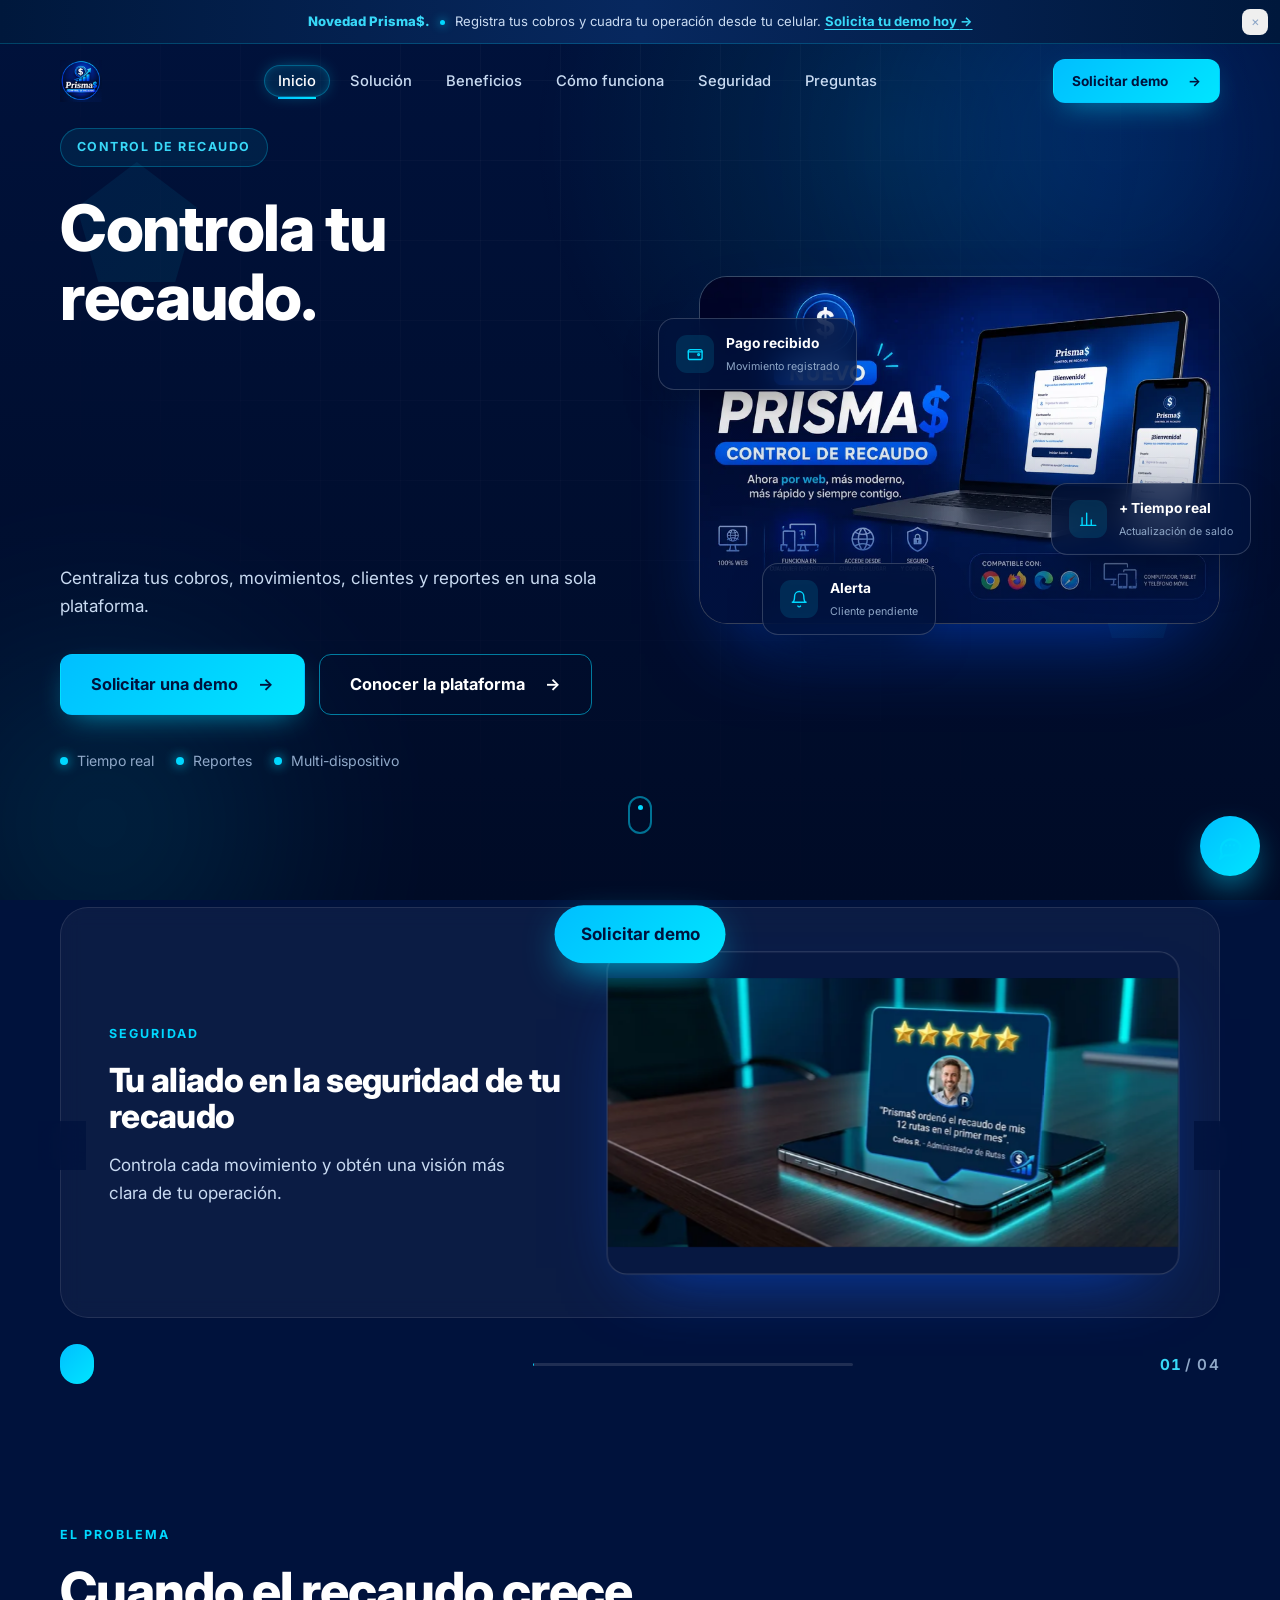
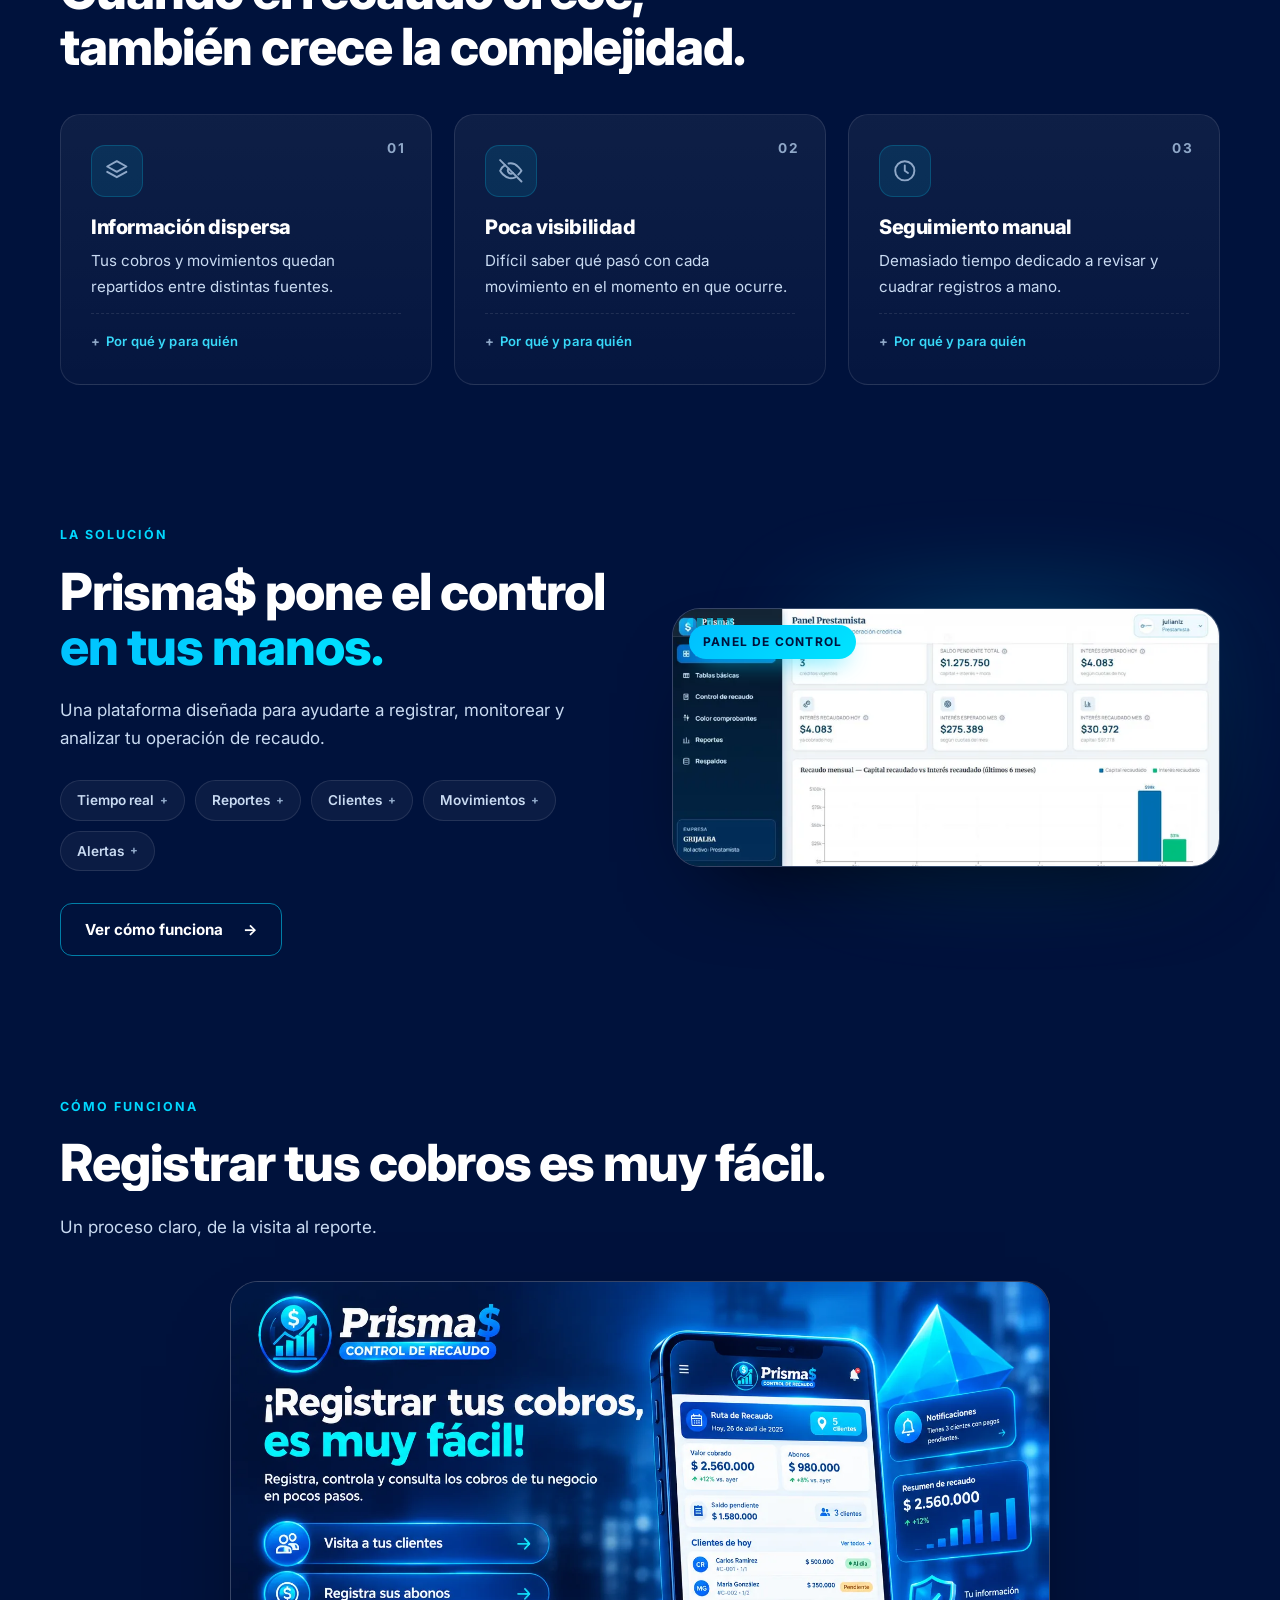
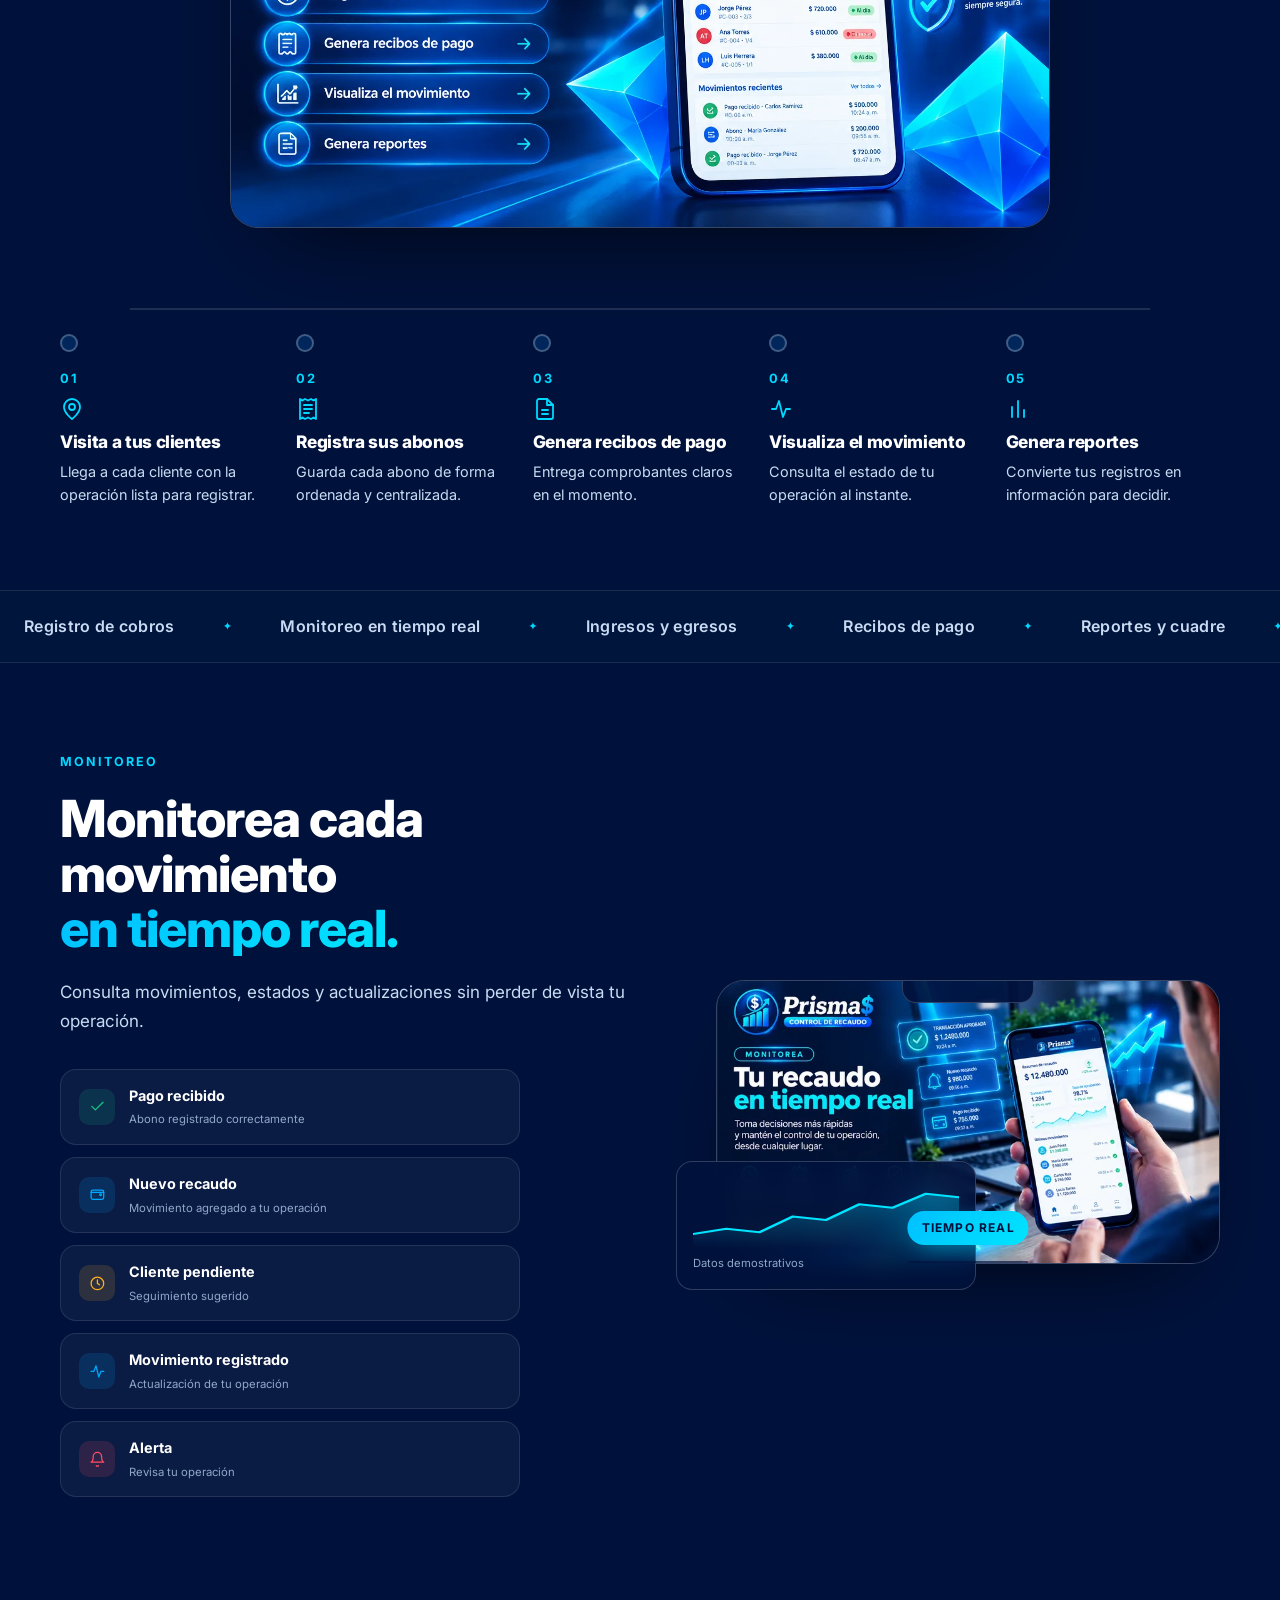
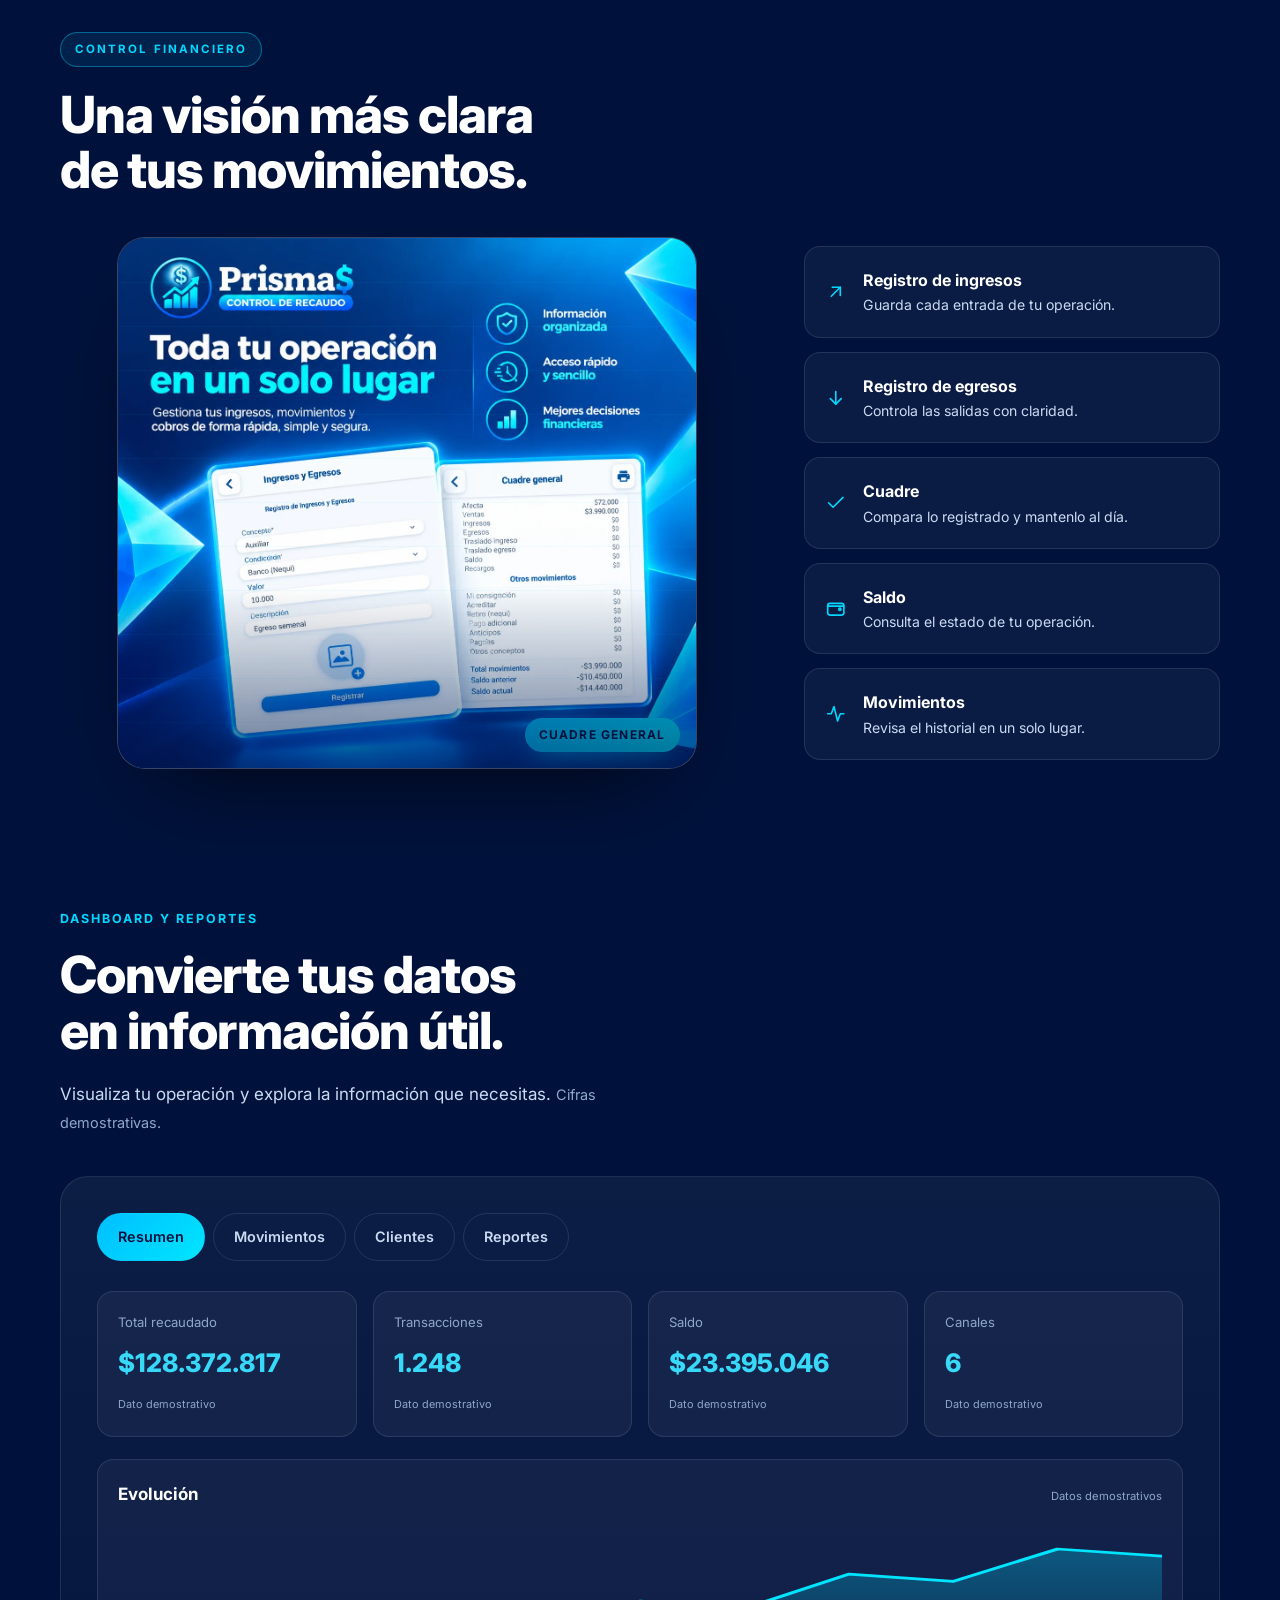
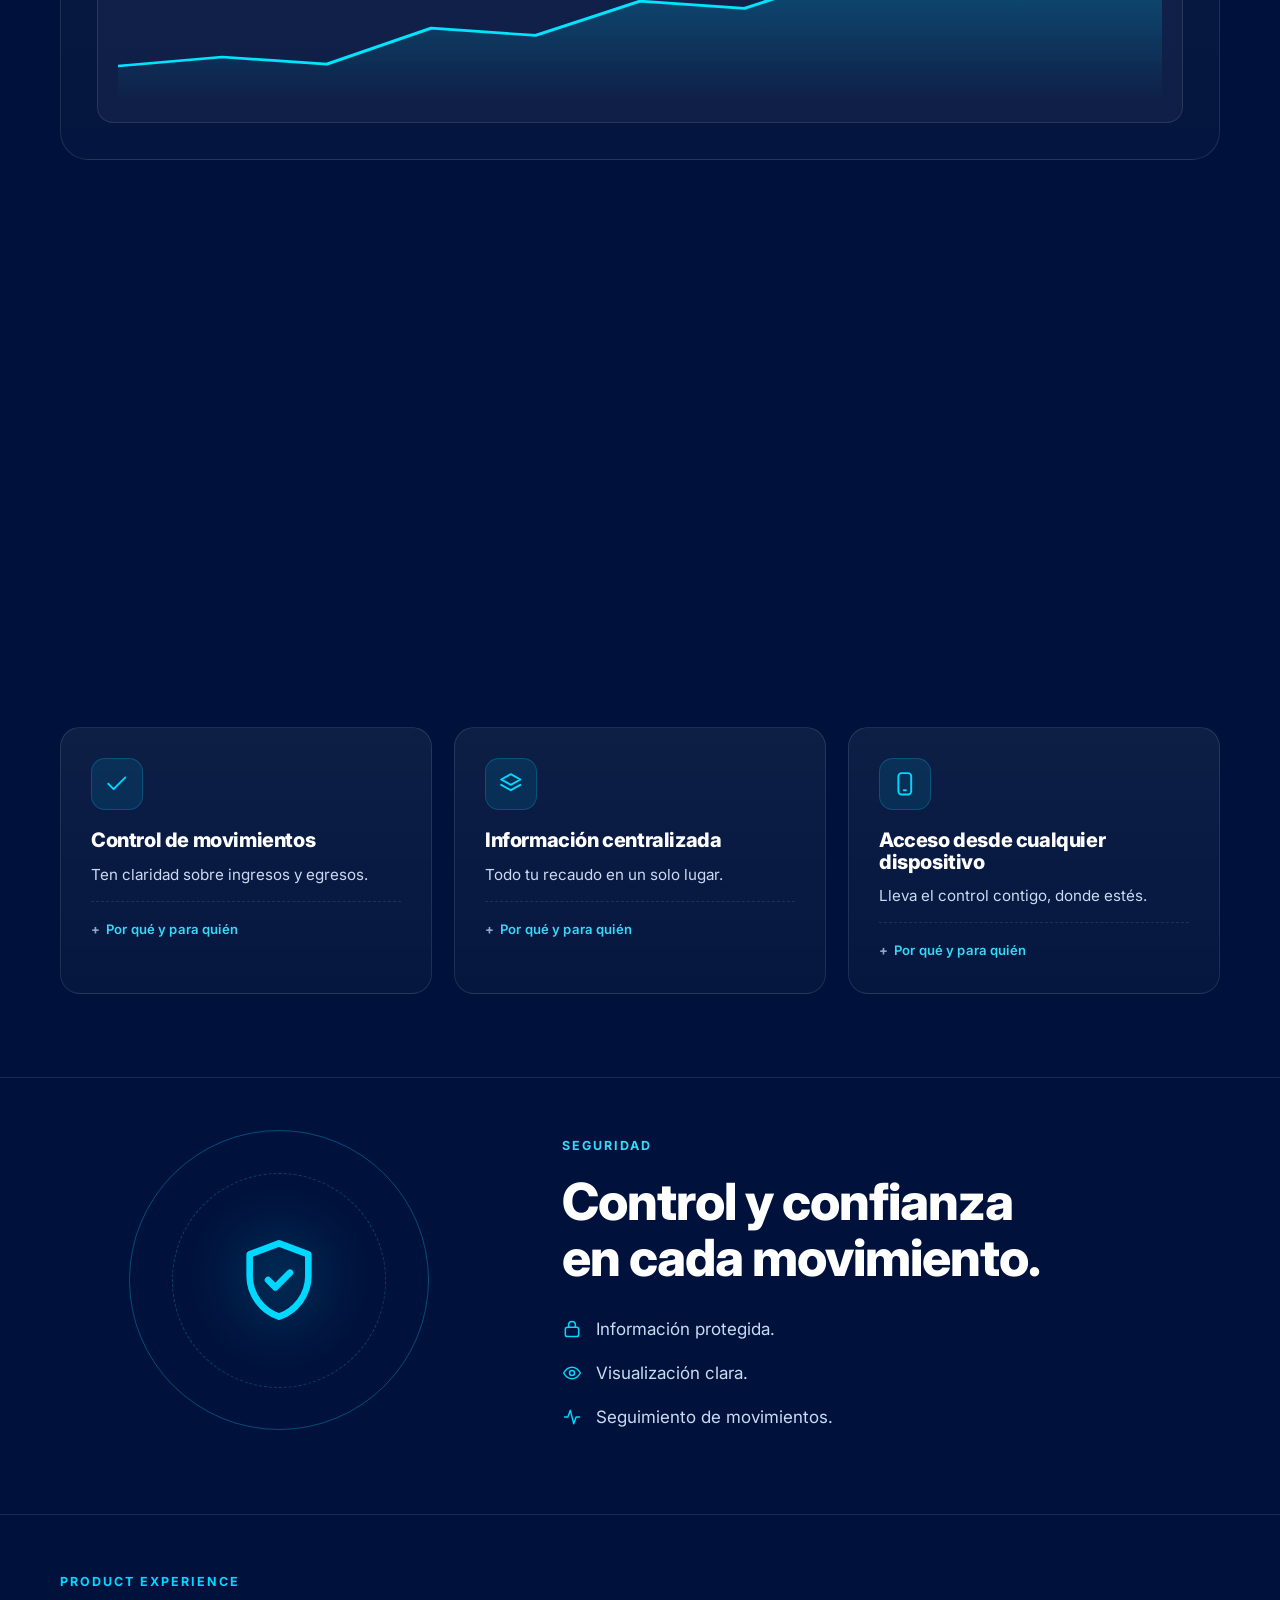
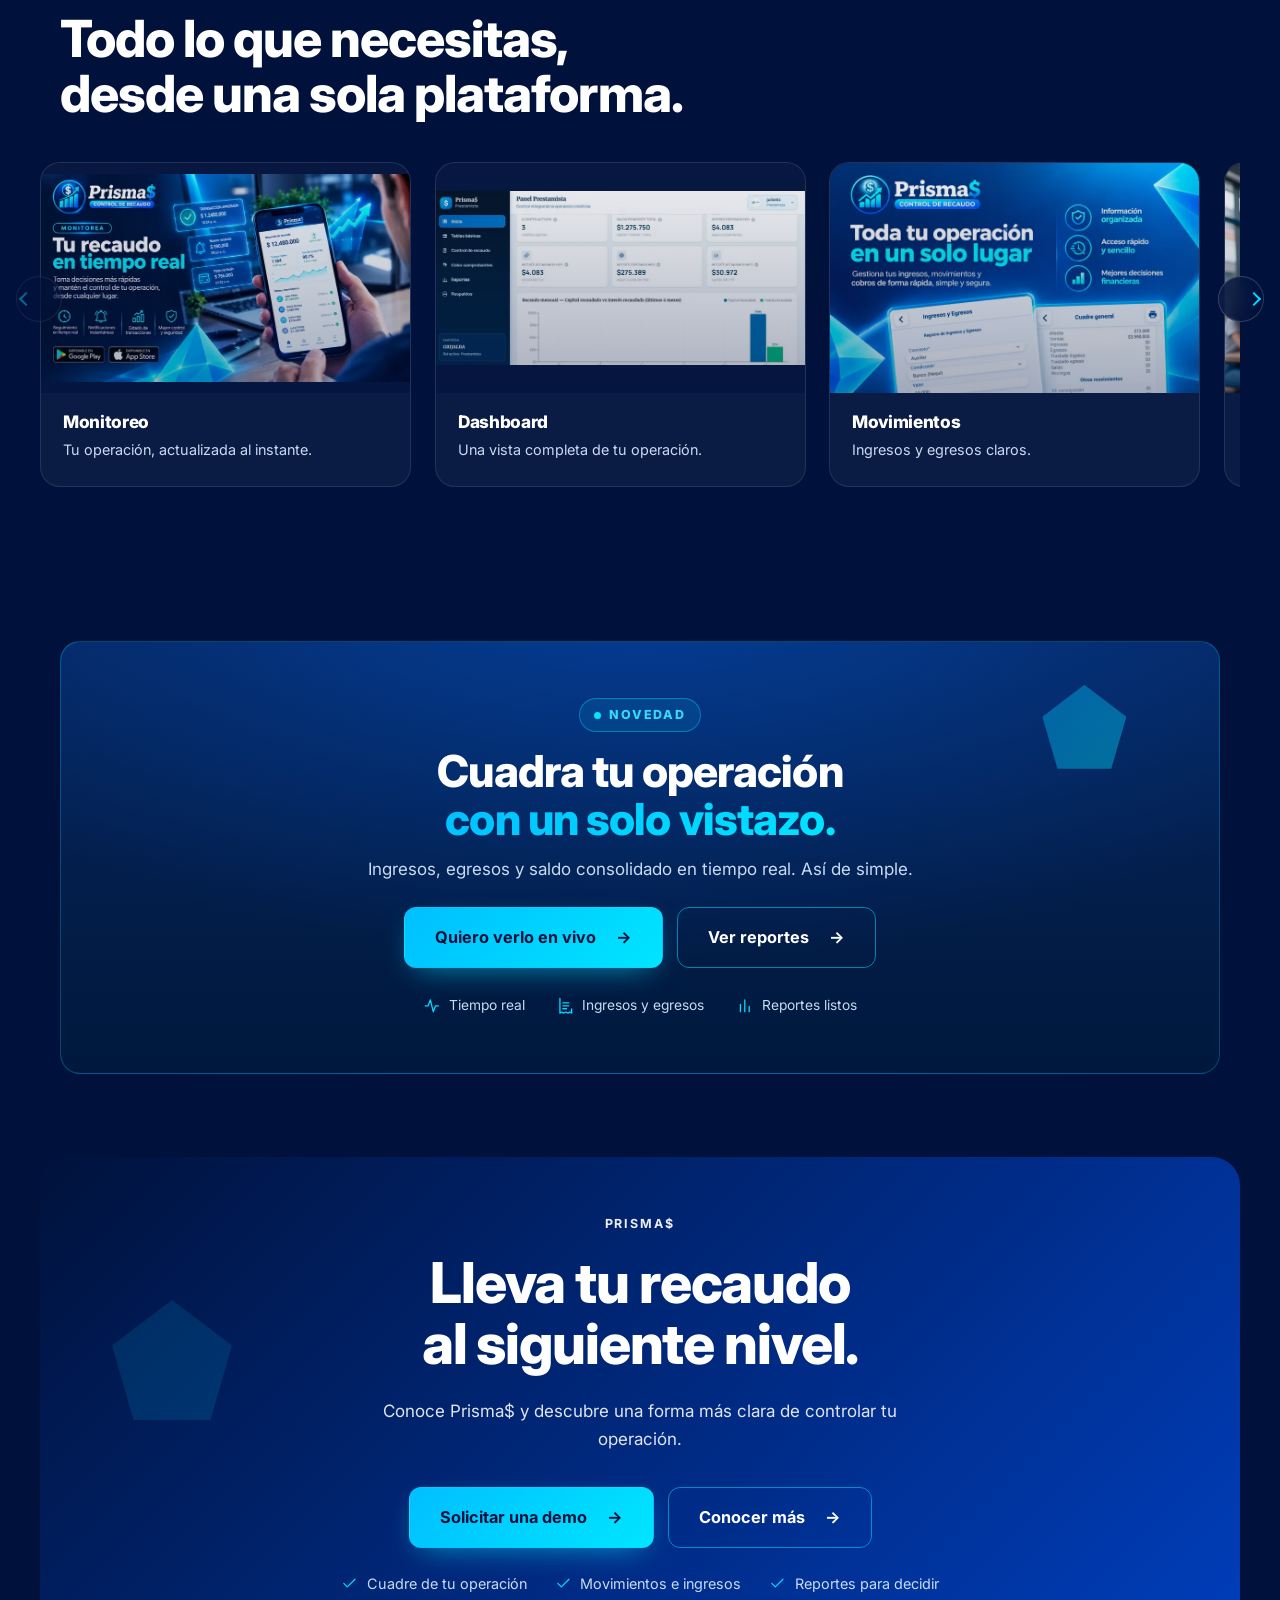
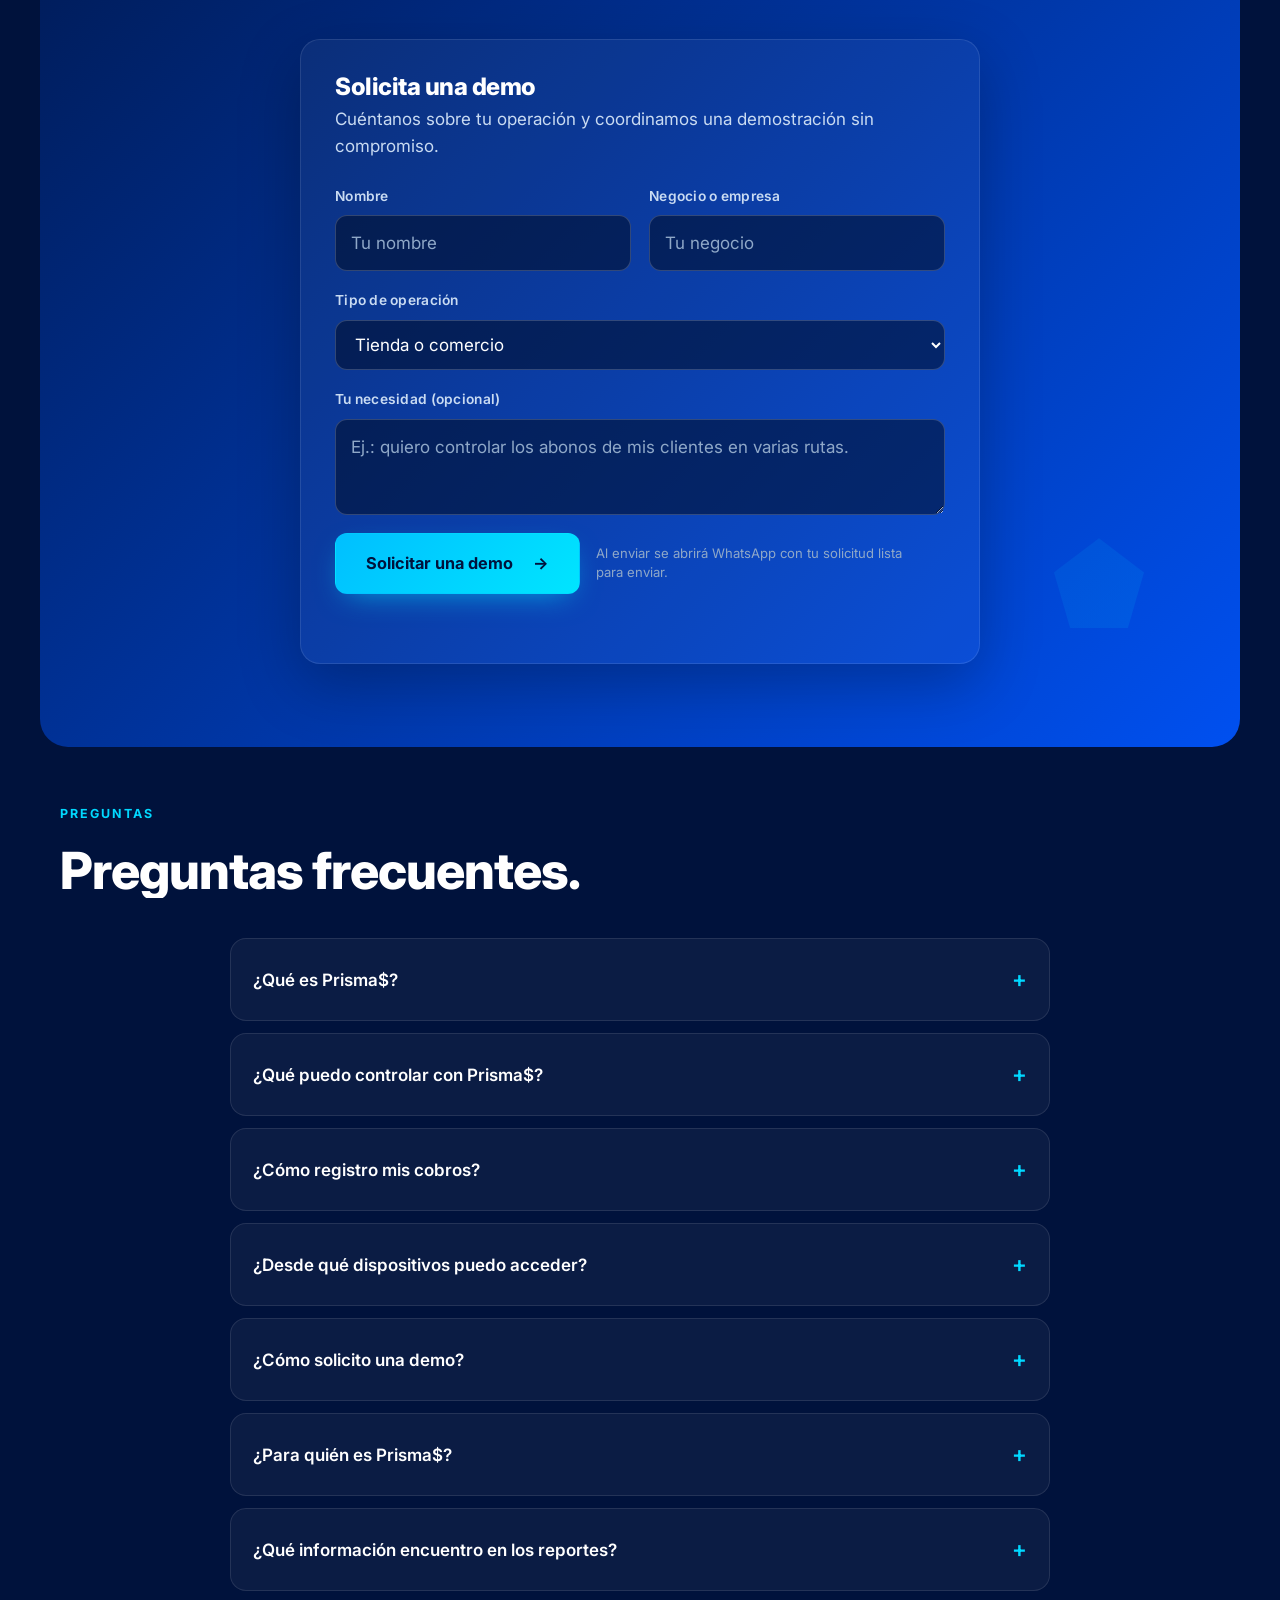
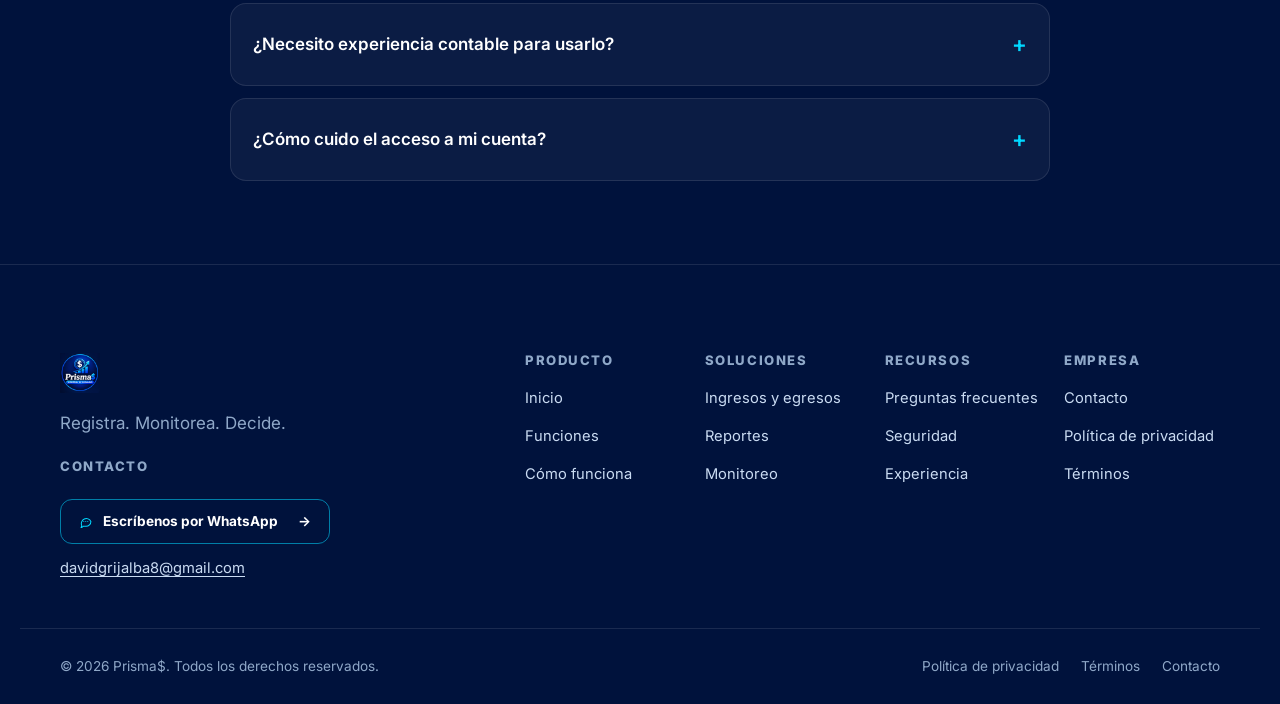
==== index.html @ 73280165 "feat(ux-ui): SPEC 41 F-01..F-10 - capa de venta premium: hero spotlight, word-rotate, check-list dra" ====
<!DOCTYPE html>
<html lang="es" class="announce">
<head>
  <meta charset="UTF-8" />
  <meta name="viewport" content="width=device-width, initial-scale=1.0" />

  <title>Prisma$ | Control de Recaudo</title>
  <meta name="description" content="Prisma$ Control de Recaudo: registra, monitorea y consulta tu operación de recaudo desde una sola plataforma." />
  <meta name="theme-color" content="#00123C" />
  <meta name="author" content="Prisma$" />

  <link rel="icon" type="image/png" sizes="64x64" href="assets/icon-64.png" />
  <link rel="apple-touch-icon" sizes="180x180" href="assets/icon-180.png" />

  <!-- Canonical: ajustar al dominio final de despliegue -->
  <link rel="canonical" href="https://agutierrezg1995.github.io/Prisma--App-de-Recaudo/" />

  <meta property="og:type" content="website" />
  <meta property="og:locale" content="es_ES" />
  <meta property="og:site_name" content="Prisma$" />
  <meta property="og:title" content="Prisma$ | Control de Recaudo" />
  <meta property="og:description" content="Registra, monitorea y consulta tu operación de recaudo desde una sola plataforma." />
  <meta property="og:url" content="https://agutierrezg1995.github.io/Prisma--App-de-Recaudo/" />
  <meta property="og:image" content="https://agutierrezg1995.github.io/Prisma--App-de-Recaudo/assets/og-image.png" />
  <meta property="og:image:width" content="1200" />
  <meta property="og:image:height" content="630" />

  <meta name="twitter:card" content="summary_large_image" />
  <meta name="twitter:title" content="Prisma$ | Control de Recaudo" />
  <meta name="twitter:description" content="Registra, monitorea y consulta tu operación de recaudo desde una sola plataforma." />
  <meta name="twitter:image" content="https://agutierrezg1995.github.io/Prisma--App-de-Recaudo/assets/og-image.png" />

  <link rel="preconnect" href="https://fonts.googleapis.com" />
  <link rel="preconnect" href="https://fonts.gstatic.com" crossorigin />
  <link href="https://fonts.googleapis.com/css2?family=Inter:wght@400;500;600;700;800;900&display=swap" rel="stylesheet" />

  <link rel="preload" as="image" href="assets/hero.webp" imagesrcset="assets/hero-800.webp 800w, assets/hero.webp 1536w" imagesizes="(min-width: 1024px) 600px, 92vw" />
  <link rel="stylesheet" href="css/styles.css" />
  <script>document.documentElement.classList.add("js");</script>

  <script type="application/ld+json">
  {
    "@context": "https://schema.org",
    "@type": "SoftwareApplication",
    "name": "Prisma$ Control de Recaudo",
    "applicationCategory": "BusinessApplication",
    "operatingSystem": "Web, Android, iOS",
    "description": "Plataforma para registrar, monitorear y consultar la operación de recaudo.",
    "offers": { "@type": "Offer", "price": "0", "priceCurrency": "COP" }
  }
  </script>
<script type="application/ld+json">
  {
    "@context": "https://schema.org",
    "@type": "FAQPage",
    "mainEntity": [
      {
        "@type": "Question",
        "name": "¿Qué es Prisma$?",
        "acceptedAnswer": { "@type": "Answer", "text": "Es una plataforma de control de recaudo para registrar, monitorear y analizar tu operación desde un solo lugar." }
      },
      {
        "@type": "Question",
        "name": "¿Qué puedo controlar con Prisma$?",
        "acceptedAnswer": { "@type": "Answer", "text": "Puedes centralizar cobros, movimientos, clientes y reportes, con información en tiempo real de tu operación." }
      },
      {
        "@type": "Question",
        "name": "¿Cómo registro mis cobros?",
        "acceptedAnswer": { "@type": "Answer", "text": "El proceso es simple: visita a tus clientes, registra sus abonos, genera recibos, visualiza el movimiento y genera reportes." }
      },
      {
        "@type": "Question",
        "name": "¿Desde qué dispositivos puedo acceder?",
        "acceptedAnswer": { "@type": "Answer", "text": "Prisma$ está pensado para usarse desde tu smartphone, tablet o computador." }
      },
      {
        "@type": "Question",
        "name": "¿Cómo solicito una demo?",
        "acceptedAnswer": { "@type": "Answer", "text": "Puedes solicitar una demostración desde los botones de esta página para conocer la plataforma." }
      },
      {
        "@type": "Question",
        "name": "¿Para quién es Prisma$?",
        "acceptedAnswer": { "@type": "Answer", "text": "Está pensado para negocios que manejan cobros, abonos o rutas de recaudo y quieren ver su operación desde un solo lugar." }
      },
      {
        "@type": "Question",
        "name": "¿Qué información encuentro en los reportes?",
        "acceptedAnswer": { "@type": "Answer", "text": "Puedes revisar resumen, movimientos, clientes e ingresos y egresos, y generar el cuadre general de tu recaudo." }
      },
      {
        "@type": "Question",
        "name": "¿Necesito experiencia contable para usarlo?",
        "acceptedAnswer": { "@type": "Answer", "text": "No. La idea es que registres los abonos de tus clientes, revises el movimiento y generes tus reportes con pasos sencillos." }
      },
      {
        "@type": "Question",
        "name": "¿Cómo cuido el acceso a mi cuenta?",
        "acceptedAnswer": { "@type": "Answer", "text": "Usa una contraseña personal y no la compartas. Si crees que alguien más tuvo acceso a tu cuenta, avísanos de inmediato." }
      }
    ]
  }
  </script>
</head>
<body>
  <a class="skip-link" href="#main">Saltar al contenido</a>

  <!-- ============ PRELOADER DE MARCA (F-04 §41) ============ -->
  <div class="preloader" data-preloader aria-hidden="true">
    <div class="preloader__inner">
      <img src="assets/logo.webp" alt="" width="56" height="56" />
      <span class="preloader__ring" aria-hidden="true"></span>
    </div>
  </div>

  <!-- ============ ANNOUNCEMENT (banner de promoción) ============ -->
  <div class="topbar" data-topbar>
    <div class="container topbar__inner">
      <p class="topbar__text">
        <strong>Novedad Prisma$.</strong>
        <span class="topbar__sep" aria-hidden="true"></span>
        Registra tus cobros y cuadra tu operación desde tu celular.
        <a class="topbar__link" href="pages/solicitar-demo.html">
          Solicita tu demo hoy <span aria-hidden="true">&rarr;</span>
        </a>
      </p>
      <button class="topbar__close" type="button" aria-label="Cerrar aviso" data-topbar-close>
        <span aria-hidden="true">&times;</span>
      </button>
    </div>
  </div>

  <!-- ============ SCROLL PROGRESS ============ -->
  <div class="scroll-progress" aria-hidden="true" data-scroll-progress>
    <span data-scroll-bar></span>
  </div>

  <div class="bg-decor" aria-hidden="true">
    <span class="prism prism--1"></span>
    <span class="prism prism--2"></span>
    <span class="prism prism--3"></span>
    <span class="glow glow--1"></span>
    <span class="glow glow--2"></span>
    <span class="grid-lines"></span>
  </div>

  <!-- ============ NAVBAR ============ -->
  <header class="navbar" id="navbar" data-navbar>
    <div class="container navbar__inner">
      <a class="navbar__brand" href="#inicio" aria-label="Prisma$, inicio">
        <img src="assets/logo.webp" alt="Logo Prisma$ Control de Recaudo" class="navbar__logo" width="42" height="42" />
      </a>

      <nav class="navbar__nav" id="nav-menu" aria-label="Navegación principal">
        <ul class="navbar__list">
          <span class="nav-indicator" aria-hidden="true" data-nav-indicator></span>
          <li><a class="navbar__link is-active" href="#inicio" data-spy>Inicio</a></li>
          <li><a class="navbar__link" href="#solucion" data-spy>Solución</a></li>
          <li><a class="navbar__link" href="#beneficios" data-spy>Beneficios</a></li>
          <li><a class="navbar__link" href="#como-funciona" data-spy>Cómo funciona</a></li>
          <li><a class="navbar__link" href="#seguridad" data-spy>Seguridad</a></li>
          <li><a class="navbar__link" href="#preguntas" data-spy>Preguntas</a></li>
          <li class="navbar__mobile-cta"><a class="btn btn--primary" href="pages/solicitar-demo.html">Solicitar demo</a></li>
        </ul>
      </nav>

      <div class="navbar__actions">
        <a class="btn btn--primary btn--sm navbar__cta" href="pages/solicitar-demo.html">Solicitar demo</a>
        <button class="navbar__toggle" type="button" aria-label="Abrir menú" aria-expanded="false" aria-controls="nav-menu" data-menu-toggle>
          <span></span><span></span><span></span>
        </button>
      </div>
    </div>
  </header>

  <main id="main">
    <!-- ============ HERO ============ -->
    <section class="hero section" id="inicio" data-spotlight>
      <div class="container hero__inner">
        <div class="hero__content">
          <span class="badge reveal" data-reveal>Control de recaudo</span>
          <h1 class="hero__title">
            <span class="hero__line" data-stagger>Controla tu recaudo.</span>
            <span class="hero__line text-gradient" data-stagger>
              <span class="rotate" data-rotate aria-hidden="true">
                <span class="rotate__item is-on">Toma decisiones en tiempo real.</span>
                <span class="rotate__item">Controla rutas y cuadres al día.</span>
                <span class="rotate__item">Centraliza tu operación completa.</span>
              </span>
              <span class="sr-only">Toma decisiones en tiempo real, controla rutas y cuadres al día y centraliza tu operación completa.</span>
            </span>
          </h1>
          <p class="hero__text reveal" data-reveal data-delay="100">
            Centraliza tus cobros, movimientos, clientes y reportes en una sola plataforma.
          </p>
          <div class="hero__actions reveal" data-reveal data-delay="150">
            <a class="btn btn--primary btn--lg" href="pages/solicitar-demo.html" data-magnetic>Solicitar una demo</a>
            <a class="btn btn--secondary btn--lg" href="#solucion" data-magnetic>Conocer la plataforma</a>
          </div>
          <ul class="hero__meta reveal" data-reveal data-delay="220">
            <li><span class="dot dot--cyan"></span> Tiempo real</li>
            <li><span class="dot dot--cyan"></span> Reportes</li>
            <li><span class="dot dot--cyan"></span> Multi-dispositivo</li>
          </ul>
        </div>

        <div class="hero__visual" data-reveal data-delay="120">
          <div class="hero__media">
            <img src="assets/hero.webp" srcset="assets/hero-800.webp 800w, assets/hero.webp 1536w" sizes="(min-width: 1024px) 600px, 92vw" alt="Prisma$ mostrando el control de recaudo en un dashboard" class="hero__img" width="900" height="700" fetchpriority="high" />
            <span class="hero__media-overlay" aria-hidden="true"></span>
          </div>

          <div class="float-card float-card--a" data-float aria-hidden="true">
            <span class="float-card__icon" data-icon="wallet"></span>
            <div>
              <strong>Pago recibido</strong>
              <small>Movimiento registrado</small>
            </div>
          </div>

          <div class="float-card float-card--b" data-float aria-hidden="true">
            <span class="float-card__icon" data-icon="chart"></span>
            <div>
              <strong>+ Tiempo real</strong>
              <small>Actualización de saldo</small>
            </div>
          </div>

          <div class="float-card float-card--c" data-float aria-hidden="true">
            <span class="float-card__icon" data-icon="bell"></span>
            <div>
              <strong>Alerta</strong>
              <small>Cliente pendiente</small>
            </div>
          </div>
        </div>
      </div>

      <span class="hero__cue" aria-hidden="true" data-hero-cue>
        <span></span>
      </span>
    </section>

    <!-- ============ HERO SLIDER ============ -->
    <section class="slider section" id="plataforma" aria-roledescription="carrusel" aria-label="Conoce Prisma$ en cuatro pasos">
      <div class="container">
        <h2 class="sr-only">Conoce Prisma$ en cuatro pasos</h2>
        <div class="slider__viewport" data-slider>
          <div class="slider__track" data-slider-track>
            <article class="slide is-active" role="group" aria-roledescription="slide" aria-label="1 de 4">
              <div class="slide__content">
                <span class="eyebrow">Seguridad</span>
                <h3 class="slide__title">Tu aliado en la seguridad de tu recaudo</h3>
                <p class="slide__text">Controla cada movimiento y obtén una visión más clara de tu operación.</p>
              </div>
              <div class="slide__media">
                <img src="assets/security.webp" srcset="assets/security-800.webp 800w, assets/security.webp 1494w" sizes="(min-width: 1024px) 640px, 92vw" alt="Pieza de seguridad de Prisma$" loading="lazy" width="900" height="560" />
              </div>
            </article>

            <article class="slide" role="group" aria-roledescription="slide" aria-label="2 de 4">
              <div class="slide__content">
                <span class="eyebrow">Monitoreo</span>
                <h3 class="slide__title">Tu recaudo en tiempo real</h3>
                <p class="slide__text">Consulta movimientos, pagos y estados desde cualquier lugar.</p>
              </div>
              <div class="slide__media">
                <img src="assets/monitor.webp" srcset="assets/monitor-800.webp 800w, assets/monitor.webp 1600w" sizes="(min-width: 1024px) 640px, 92vw" alt="Pieza de monitoreo en tiempo real de Prisma$" loading="lazy" width="900" height="560" />
              </div>
            </article>

            <article class="slide" role="group" aria-roledescription="slide" aria-label="3 de 4">
              <div class="slide__content">
                <span class="eyebrow">Decisiones</span>
                <h3 class="slide__title">Datos que generan decisiones</h3>
                <p class="slide__text">Transforma tus movimientos en información útil para tu operación.</p>
              </div>
              <div class="slide__media">
                <img src="assets/dashboard.webp" srcset="assets/dashboard-800.webp 800w, assets/dashboard.webp 1354w" sizes="(min-width: 1024px) 640px, 92vw" alt="Dashboard y analítica de Prisma$" loading="lazy" width="900" height="560" />
              </div>
            </article>

            <article class="slide" role="group" aria-roledescription="slide" aria-label="4 de 4">
              <div class="slide__content">
                <span class="eyebrow">Operación</span>
                <h3 class="slide__title">Toda tu operación en un solo lugar</h3>
                <p class="slide__text">Registra, consulta y controla tus movimientos de forma sencilla.</p>
              </div>
              <div class="slide__media">
                <img src="assets/finance.webp" srcset="assets/finance-800.webp 800w, assets/finance.webp 1311w" sizes="(min-width: 1024px) 640px, 92vw" alt="Ingresos y egresos de la operación de recaudo" loading="lazy" width="900" height="560" />
              </div>
            </article>
          </div>

          <button class="slider__arrow slider__arrow--prev" type="button" aria-label="Slide anterior" data-slider-prev></button>
          <button class="slider__arrow slider__arrow--next" type="button" aria-label="Slide siguiente" data-slider-next></button>

          <div class="slider__footer">
            <div class="slider__dots" aria-label="Seleccionar slide" data-slider-dots></div>
            <div class="slider__progress" aria-hidden="true"><span data-slider-progress></span></div>
            <div class="slider__counter" aria-hidden="true"><span data-slider-count>01</span><span class="slider__counter-total">/ 04</span></div>
          </div>
        </div>
      </div>
    </section>

    <!-- ============ EL PROBLEMA ============ -->
    <section class="section problem" id="problema">
      <div class="container">
        <header class="section__header reveal" data-reveal>
          <span class="eyebrow">El problema</span>
          <h2 class="section__title">Cuando el recaudo crece,<br />también crece la complejidad.</h2>
        </header>

        <div class="problem__grid">
          <article class="card card--problem reveal" data-reveal data-delay="0">
            <span class="card__index">01</span>
            <span class="card__icon" data-icon="layers" aria-hidden="true"></span>
            <h3 class="card__title">Información dispersa</h3>
            <p class="card__text">Tus cobros y movimientos quedan repartidos entre distintas fuentes.</p>
            <details class="card__detail" data-card-detail>
              <summary>Por qué y para quién</summary>
              <div class="card__detail-body">
                <p><strong>Por qué:</strong> cuando los cobros viven en varias fuentes, el cuadre se complica y se pierde la vista real del recaudo.</p>
                <p><strong>Para quién:</strong> negocios que registran cobros en papel, notas o varios canales y necesitan una sola fuente de verdad.</p>
              </div>
            </details>
          </article>
          <article class="card card--problem reveal" data-reveal data-delay="80">
            <span class="card__index">02</span>
            <span class="card__icon" data-icon="eye-off" aria-hidden="true"></span>
            <h3 class="card__title">Poca visibilidad</h3>
            <p class="card__text">Difícil saber qué pasó con cada movimiento en el momento en que ocurre.</p>
            <details class="card__detail" data-card-detail>
              <summary>Por qué y para quién</summary>
              <div class="card__detail-body">
                <p><strong>Por qué:</strong> sin una vista oportuna de cada movimiento, las decisiones del día a día se toman con retraso.</p>
                <p><strong>Para quién:</strong> quien quiere saber al momento qué abonos entraron y qué queda pendiente.</p>
              </div>
            </details>
          </article>
          <article class="card card--problem reveal" data-reveal data-delay="160">
            <span class="card__index">03</span>
            <span class="card__icon" data-icon="clock" aria-hidden="true"></span>
            <h3 class="card__title">Seguimiento manual</h3>
            <p class="card__text">Demasiado tiempo dedicado a revisar y cuadrar registros a mano.</p>
            <details class="card__detail" data-card-detail>
              <summary>Por qué y para quién</summary>
              <div class="card__detail-body">
                <p><strong>Por qué:</strong> cuadrar a mano consume tiempo que se invierte mejor en atender clientes y vender.</p>
                <p><strong>Para quién:</strong> equipo y personas que hoy pasan horas revisando registros al cierre del día.</p>
              </div>
            </details>
          </article>
        </div>
      </div>
    </section>

    <!-- ============ SOLUCIÓN ============ -->
    <section class="section solution" id="solucion">
      <div class="container solution__inner">
        <div class="solution__content reveal" data-reveal>
          <span class="eyebrow">La solución</span>
          <h2 class="section__title">Prisma$ pone el control<br /><span class="text-gradient">en tus manos.</span></h2>
          <p class="section__lead">Una plataforma diseñada para ayudarte a registrar, monitorear y analizar tu operación de recaudo.</p>

          <ul class="chip-list" aria-label="Capacidades principales">
            <li class="chip"><details class="chip__detail" data-card-detail>
              <summary>Tiempo real</summary>
              <div class="card__detail-body">
                <p><strong>Por qué:</strong> la operación se actualiza al momento para decidir con la información de hoy, no de ayer.</p>
                <p><strong>Para quién:</strong> quien necesita saber qué pasa en su recaudo mientras el día avanza.</p>
              </div>
            </details></li>
            <li class="chip"><details class="chip__detail" data-card-detail>
              <summary>Reportes</summary>
              <div class="card__detail-body">
                <p><strong>Por qué:</strong> los datos ordenados se convierten en información útil para revisar y decidir.</p>
                <p><strong>Para quién:</strong> quien cierra el día y quiere un resumen claro de su operación.</p>
              </div>
            </details></li>
            <li class="chip"><details class="chip__detail" data-card-detail>
              <summary>Clientes</summary>
              <div class="card__detail-body">
                <p><strong>Por qué:</strong> ver el estado de cada cliente permite hacer seguimiento y evitar abonos perdidos.</p>
                <p><strong>Para quién:</strong> negocios que manejan varias cuentas o rutas de cobro.</p>
              </div>
            </details></li>
            <li class="chip"><details class="chip__detail" data-card-detail>
              <summary>Movimientos</summary>
              <div class="card__detail-body">
                <p><strong>Por qué:</strong> registrar cada entrada y salida deja un historial ordenado de tu operación.</p>
                <p><strong>Para quién:</strong> quien quiere saber exactamente qué entró y qué salió.</p>
              </div>
            </details></li>
            <li class="chip"><details class="chip__detail" data-card-detail>
              <summary>Alertas</summary>
              <div class="card__detail-body">
                <p><strong>Por qué:</strong> los avisos ayudan a no perder de vista pagos pendientes ni movimientos por revisar.</p>
                <p><strong>Para quién:</strong> quien atiende muchas cuentas y necesita recordatorios oportunos.</p>
              </div>
            </details></li>
          </ul>

          <a class="btn btn--secondary" href="#como-funciona">Ver cómo funciona</a>
        </div>

        <div class="solution__visual reveal" data-reveal data-delay="120">
          <figure class="device device--dashboard">
            <span class="device__tag" aria-hidden="true">Panel de control</span>
            <img src="assets/dashboard.webp" srcset="assets/dashboard-800.webp 800w, assets/dashboard.webp 1354w" sizes="(min-width: 1024px) 540px, 92vw" alt="Panel de control de recaudo en Prisma$" loading="lazy" width="900" height="620" />
          </figure>
          <span class="solution__glow" aria-hidden="true"></span>
        </div>
      </div>
    </section>

    <!-- ============ CÓMO FUNCIONA ============ -->
    <section class="section process" id="como-funciona">
      <div class="container">
        <header class="section__header reveal" data-reveal>
          <span class="eyebrow">Cómo funciona</span>
          <h2 class="section__title">Registrar tus cobros es muy fácil.</h2>
          <p class="section__lead">Un proceso claro, de la visita al reporte.</p>
        </header>

        <div class="process__visual reveal" data-reveal>
          <figure class="device device--wide">
            <img src="assets/process.webp" srcset="assets/process-800.webp 800w, assets/process.webp 1536w" sizes="(min-width: 1024px) 1160px, 92vw" alt="Registro de cobros en Prisma$" loading="lazy" width="1200" height="620" />
          </figure>
        </div>

        <ol class="timeline" data-timeline>
          <li class="timeline__step reveal" data-reveal>
            <span class="timeline__num">01</span>
            <span class="timeline__icon" data-icon="map-pin" aria-hidden="true"></span>
            <h3>Visita a tus clientes</h3>
            <p>Llega a cada cliente con la operación lista para registrar.</p>
          </li>
          <li class="timeline__step reveal" data-reveal>
            <span class="timeline__num">02</span>
            <span class="timeline__icon" data-icon="receipt" aria-hidden="true"></span>
            <h3>Registra sus abonos</h3>
            <p>Guarda cada abono de forma ordenada y centralizada.</p>
          </li>
          <li class="timeline__step reveal" data-reveal>
            <span class="timeline__num">03</span>
            <span class="timeline__icon" data-icon="file-text" aria-hidden="true"></span>
            <h3>Genera recibos de pago</h3>
            <p>Entrega comprobantes claros en el momento.</p>
          </li>
          <li class="timeline__step reveal" data-reveal>
            <span class="timeline__num">04</span>
            <span class="timeline__icon" data-icon="activity" aria-hidden="true"></span>
            <h3>Visualiza el movimiento</h3>
            <p>Consulta el estado de tu operación al instante.</p>
          </li>
          <li class="timeline__step reveal" data-reveal>
            <span class="timeline__num">05</span>
            <span class="timeline__icon" data-icon="bar-chart" aria-hidden="true"></span>
            <h3>Genera reportes</h3>
            <p>Convierte tus registros en información para decidir.</p>
          </li>
        </ol>
      </div>
    </section>

    <!-- ============ MARQUEE (cinta de características) ============ -->
    <section class="marquee" aria-label="Capacidades de Prisma$">
      <div class="marquee__track" data-marquee>
        <ul class="marquee__group">
          <li>Registro de cobros</li>
          <li class="marquee__glyph" aria-hidden="true">&#10022;</li>
          <li>Monitoreo en tiempo real</li>
          <li class="marquee__glyph" aria-hidden="true">&#10022;</li>
          <li>Ingresos y egresos</li>
          <li class="marquee__glyph" aria-hidden="true">&#10022;</li>
          <li>Recibos de pago</li>
          <li class="marquee__glyph" aria-hidden="true">&#10022;</li>
          <li>Reportes y cuadre</li>
          <li class="marquee__glyph" aria-hidden="true">&#10022;</li>
          <li>Multi-dispositivo</li>
          <li class="marquee__glyph" aria-hidden="true">&#10022;</li>
        </ul>
        <ul class="marquee__group" aria-hidden="true">
          <li>Registro de cobros</li>
          <li class="marquee__glyph">&#10022;</li>
          <li>Monitoreo en tiempo real</li>
          <li class="marquee__glyph">&#10022;</li>
          <li>Ingresos y egresos</li>
          <li class="marquee__glyph">&#10022;</li>
          <li>Recibos de pago</li>
          <li class="marquee__glyph">&#10022;</li>
          <li>Reportes y cuadre</li>
          <li class="marquee__glyph">&#10022;</li>
          <li>Multi-dispositivo</li>
          <li class="marquee__glyph">&#10022;</li>
        </ul>
      </div>
    </section>

    <!-- ============ MONITOREO EN TIEMPO REAL ============ -->
    <section class="section monitor" id="monitoreo">
      <div class="container monitor__inner">
        <div class="monitor__content reveal" data-reveal>
          <span class="eyebrow">Monitoreo</span>
          <h2 class="section__title">Monitorea cada movimiento<br /><span class="text-gradient">en tiempo real.</span></h2>
          <p class="section__lead">Consulta movimientos, estados y actualizaciones sin perder de vista tu operación.</p>

          <div class="monitor__feedback" role="list">
            <div class="notif" role="listitem" data-float>
              <span class="notif__icon notif__icon--success" data-icon="check" aria-hidden="true"></span>
              <div><strong>Pago recibido</strong><small>Abono registrado correctamente</small></div>
            </div>
            <div class="notif" role="listitem" data-float>
              <span class="notif__icon notif__icon--info" data-icon="wallet" aria-hidden="true"></span>
              <div><strong>Nuevo recaudo</strong><small>Movimiento agregado a tu operación</small></div>
            </div>
            <div class="notif" role="listitem" data-float>
              <span class="notif__icon notif__icon--warning" data-icon="clock" aria-hidden="true"></span>
              <div><strong>Cliente pendiente</strong><small>Seguimiento sugerido</small></div>
            </div>
            <div class="notif" role="listitem" data-float>
              <span class="notif__icon notif__icon--info" data-icon="activity" aria-hidden="true"></span>
              <div><strong>Movimiento registrado</strong><small>Actualización de tu operación</small></div>
            </div>
            <div class="notif" role="listitem" data-float>
              <span class="notif__icon notif__icon--danger" data-icon="bell" aria-hidden="true"></span>
              <div><strong>Alerta</strong><small>Revisa tu operación</small></div>
            </div>
          </div>
        </div>

        <div class="monitor__visual reveal" data-reveal data-delay="120">
          <figure class="device device--monitor">
            <span class="device__tag" aria-hidden="true">Tiempo real</span>
            <img src="assets/monitor.webp" srcset="assets/monitor-800.webp 800w, assets/monitor.webp 1600w" sizes="(min-width: 1024px) 540px, 92vw" alt="Aplicación Prisma$ monitoreando movimientos en tiempo real" loading="lazy" width="720" height="405" />
          </figure>
          <div class="mini-chart" aria-hidden="true">
            <svg viewBox="0 0 240 80" preserveAspectRatio="none">
              <defs>
                <linearGradient id="chartFill" x1="0" y1="0" x2="0" y2="1">
                  <stop offset="0%" stop-color="#00D8FF" stop-opacity="0.35" />
                  <stop offset="100%" stop-color="#00D8FF" stop-opacity="0" />
                </linearGradient>
              </defs>
              <path class="mini-chart__area" d="M0,64 L30,58 L60,62 L90,44 L120,48 L150,30 L180,34 L210,18 L240,22 L240,80 L0,80 Z" fill="url(#chartFill)" />
              <path class="mini-chart__line" d="M0,64 L30,58 L60,62 L90,44 L120,48 L150,30 L180,34 L210,18 L240,22" fill="none" stroke="#00E5FF" stroke-width="2.5" stroke-linecap="round" stroke-linejoin="round" />
            </svg>
            <small>Datos demostrativos</small>
          </div>
        </div>
      </div>
    </section>

    <!-- ============ INGRESOS Y EGRESOS ============ -->
    <section class="section finance" id="financiero">
      <div class="container">
        <header class="section__header reveal" data-reveal>
          <span class="tag">Control financiero</span>
          <h2 class="section__title">Una visión más clara<br />de tus movimientos.</h2>
        </header>

        <div class="finance__inner">
          <figure class="device device--hero reveal" data-reveal>
            <span class="device__tag device__tag--finance" aria-hidden="true">Cuadre general</span>
            <img src="assets/finance.webp" srcset="assets/finance-800.webp 800w, assets/finance.webp 1311w" sizes="(min-width: 1024px) 1160px, 92vw" alt="Vista de ingresos, egresos y cuadre general" loading="lazy" width="1200" height="720" />
          </figure>

          <ul class="finance__features reveal" data-reveal data-delay="120">
            <li><span data-icon="arrow-up-right" aria-hidden="true"></span><div><strong>Registro de ingresos</strong><p>Guarda cada entrada de tu operación.</p></div></li>
            <li><span data-icon="arrow-down" aria-hidden="true"></span><div><strong>Registro de egresos</strong><p>Controla las salidas con claridad.</p></div></li>
            <li><span data-icon="check" aria-hidden="true"></span><div><strong>Cuadre</strong><p>Compara lo registrado y mantenlo al día.</p></div></li>
            <li><span data-icon="wallet" aria-hidden="true"></span><div><strong>Saldo</strong><p>Consulta el estado de tu operación.</p></div></li>
            <li><span data-icon="activity" aria-hidden="true"></span><div><strong>Movimientos</strong><p>Revisa el historial en un solo lugar.</p></div></li>
          </ul>
        </div>
      </div>
    </section>

    <!-- ============ DASHBOARD / REPORTES ============ -->
    <section class="section analytics" id="reportes">
      <div class="container">
        <header class="section__header reveal" data-reveal>
          <span class="eyebrow">Dashboard y reportes</span>
          <h2 class="section__title">Convierte tus datos<br />en información útil.</h2>
          <p class="section__lead">Visualiza tu operación y explora la información que necesitas. <span class="muted">Cifras demostrativas.</span></p>
        </header>

        <div class="analytics__panel reveal" data-reveal>
          <div class="tabs" role="tablist" aria-label="Vistas del dashboard">
            <button class="tab is-active" role="tab" id="tab-resumen" aria-selected="true" aria-controls="panel-resumen" data-tab="resumen">Resumen</button>
            <button class="tab" role="tab" id="tab-movimientos" aria-selected="false" aria-controls="panel-movimientos" tabindex="-1" data-tab="movimientos">Movimientos</button>
            <button class="tab" role="tab" id="tab-clientes" aria-selected="false" aria-controls="panel-clientes" tabindex="-1" data-tab="clientes">Clientes</button>
            <button class="tab" role="tab" id="tab-reportes" aria-selected="false" aria-controls="panel-reportes" tabindex="-1" data-tab="reportes">Reportes</button>
          </div>

          <div class="tabs__panels">
            <div class="tabpanel is-active" role="tabpanel" id="panel-resumen" aria-labelledby="tab-resumen" data-panel="resumen">
              <div class="stats">
                <article class="stat"><span class="stat__label">Total recaudado</span><span class="stat__value" data-count="128400000" data-prefix="$">$0</span><span class="stat__hint">Dato demostrativo</span></article>
                <article class="stat"><span class="stat__label">Transacciones</span><span class="stat__value" data-count="1248">0</span><span class="stat__hint">Dato demostrativo</span></article>
                <article class="stat"><span class="stat__label">Saldo</span><span class="stat__value" data-count="23400000" data-prefix="$">$0</span><span class="stat__hint">Dato demostrativo</span></article>
                <article class="stat"><span class="stat__label">Canales</span><span class="stat__value" data-count="6">0</span><span class="stat__hint">Dato demostrativo</span></article>
              </div>
              <div class="chart-card">
                <div class="chart-card__head"><strong>Evolución</strong><small>Datos demostrativos</small></div>
                <svg class="chart" viewBox="0 0 600 200" preserveAspectRatio="none" aria-hidden="true">
                  <defs>
                    <linearGradient id="areaFill" x1="0" y1="0" x2="0" y2="1">
                      <stop offset="0%" stop-color="#00D8FF" stop-opacity="0.30" />
                      <stop offset="100%" stop-color="#00D8FF" stop-opacity="0" />
                    </linearGradient>
                  </defs>
                  <path class="chart__area" d="M0,160 L60,150 L120,158 L180,118 L240,126 L300,88 L360,96 L420,58 L480,66 L540,30 L600,38 L600,200 L0,200 Z" fill="url(#areaFill)" />
                  <path class="chart__line" d="M0,160 L60,150 L120,158 L180,118 L240,126 L300,88 L360,96 L420,58 L480,66 L540,30 L600,38" fill="none" stroke="#00E5FF" stroke-width="3" stroke-linecap="round" stroke-linejoin="round" />
                </svg>
              </div>
            </div>

            <div class="tabpanel" role="tabpanel" id="panel-movimientos" aria-labelledby="tab-movimientos" data-panel="movimientos" hidden>
              <ul class="movement-list">
                <li><span class="movement-list__badge movement-list__badge--in">Ingreso</span><span>Abono cliente</span><strong>$1.250.000</strong><small>Dato demostrativo</small></li>
                <li><span class="movement-list__badge movement-list__badge--out">Egreso</span><span>Pago proveedor</span><strong>$420.000</strong><small>Dato demostrativo</small></li>
                <li><span class="movement-list__badge movement-list__badge--in">Ingreso</span><span>Recaudo ruta 3</span><strong>$860.000</strong><small>Dato demostrativo</small></li>
                <li><span class="movement-list__badge movement-list__badge--out">Egreso</span><span>Gastos operativos</span><strong>$310.000</strong><small>Dato demostrativo</small></li>
              </ul>
            </div>

            <div class="tabpanel" role="tabpanel" id="panel-clientes" aria-labelledby="tab-clientes" data-panel="clientes" hidden>
              <ul class="client-list">
                <li><span class="client-list__avatar" aria-hidden="true">A</span><span>Cliente A</span><strong>Al día</strong></li>
                <li><span class="client-list__avatar" aria-hidden="true">B</span><span>Cliente B</span><strong class="is-pending">Pendiente</strong></li>
                <li><span class="client-list__avatar" aria-hidden="true">C</span><span>Cliente C</span><strong>Al día</strong></li>
                <li><span class="client-list__avatar" aria-hidden="true">D</span><span>Cliente D</span><strong class="is-pending">Pendiente</strong></li>
              </ul>
            </div>

            <div class="tabpanel" role="tabpanel" id="panel-reportes" aria-labelledby="tab-reportes" data-panel="reportes" hidden>
              <ul class="report-list">
                <li><span data-icon="file-text" aria-hidden="true"></span><div><strong>Reporte de recaudo</strong><small>Resumen de tu operación</small></div><span class="btn btn--ghost btn--sm">Generar</span></li>
                <li><span data-icon="bar-chart" aria-hidden="true"></span><div><strong>Reporte de movimientos</strong><small>Detalle de ingresos y egresos</small></div><span class="btn btn--ghost btn--sm">Generar</span></li>
                <li><span data-icon="users" aria-hidden="true"></span><div><strong>Reporte de clientes</strong><small>Estado y seguimiento</small></div><span class="btn btn--ghost btn--sm">Generar</span></li>
              </ul>
            </div>
          </div>
        </div>
      </div>
    </section>

    <!-- ============ BENEFICIOS ============ -->
    <section class="section benefits" id="beneficios">
      <div class="container">
        <header class="section__header reveal" data-reveal>
          <span class="eyebrow">Beneficios</span>
          <h2 class="section__title">Todo bajo control.</h2>
        </header>

        <div class="benefits__grid">
          <article class="card card--benefit reveal" data-reveal>
            <span class="card__icon" data-icon="activity" aria-hidden="true"></span>
            <h3 class="card__title">Monitoreo en tiempo real</h3>
            <p class="card__text">Consulta el estado de tu operación cuando lo necesites.</p>
          
            <details class="card__detail" data-card-detail>
              <summary>Por qué y para quién</summary>
              <div class="card__detail-body">
                <p><strong>Por qué:</strong> ver el estado de la operación al momento reduce sorpresas y permite actuar rápido.</p>
                <p><strong>Para quién:</strong> negocios que necesitan saber qué pasa mientras el día avanza.</p>
              </div>
            </details>
</article>
          <article class="card card--benefit reveal" data-reveal data-delay="60">
            <span class="card__icon" data-icon="receipt" aria-hidden="true"></span>
            <h3 class="card__title">Registro de cobros</h3>
            <p class="card__text">Guarda cada abono de forma ordenada.</p>
          
            <details class="card__detail" data-card-detail>
              <summary>Por qué y para quién</summary>
              <div class="card__detail-body">
                <p><strong>Por qué:</strong> cada abono guardado con orden evita duplicados y facilita el cuadre.</p>
                <p><strong>Para quién:</strong> rutas de cobro o ventas a plazos con muchos abonos diarios.</p>
              </div>
            </details>
</article>
          <article class="card card--benefit reveal" data-reveal data-delay="120">
            <span class="card__icon" data-icon="bar-chart" aria-hidden="true"></span>
            <h3 class="card__title">Reportes</h3>
            <p class="card__text">Transforma movimientos en información útil.</p>
          
            <details class="card__detail" data-card-detail>
              <summary>Por qué y para quién</summary>
              <div class="card__detail-body">
                <p><strong>Por qué:</strong> la información ordenada se convierte en decisiones y reemplaza el conteo manual.</p>
                <p><strong>Para quién:</strong> quien debe resumir la operación sin hacer cálculos a mano.</p>
              </div>
            </details>
</article>
          <article class="card card--benefit reveal" data-reveal>
            <span class="card__icon" data-icon="check" aria-hidden="true"></span>
            <h3 class="card__title">Control de movimientos</h3>
            <p class="card__text">Ten claridad sobre ingresos y egresos.</p>
          
            <details class="card__detail" data-card-detail>
              <summary>Por qué y para quién</summary>
              <div class="card__detail-body">
                <p><strong>Por qué:</strong> ver ingresos y egresos juntos da claridad para cuadrar la operación.</p>
                <p><strong>Para quién:</strong> quienes cierran el día y quieren saber si todo cuadra.</p>
              </div>
            </details>
</article>
          <article class="card card--benefit reveal" data-reveal data-delay="60">
            <span class="card__icon" data-icon="layers" aria-hidden="true"></span>
            <h3 class="card__title">Información centralizada</h3>
            <p class="card__text">Todo tu recaudo en un solo lugar.</p>
          
            <details class="card__detail" data-card-detail>
              <summary>Por qué y para quién</summary>
              <div class="card__detail-body">
                <p><strong>Por qué:</strong> un solo lugar para cobros, clientes y movimientos elimina la dispersión que complica el control.</p>
                <p><strong>Para quién:</strong> negocios con operación repartida en varias personas o puntos.</p>
              </div>
            </details>
</article>
          <article class="card card--benefit reveal" data-reveal data-delay="120">
            <span class="card__icon" data-icon="smartphone" aria-hidden="true"></span>
            <h3 class="card__title">Acceso desde cualquier dispositivo</h3>
            <p class="card__text">Lleva el control contigo, donde estés.</p>
          
            <details class="card__detail" data-card-detail>
              <summary>Por qué y para quién</summary>
              <div class="card__detail-body">
                <p><strong>Por qué:</strong> el control viaja con la operación y se puede consultar desde smartphone, tablet o computador.</p>
                <p><strong>Para quién:</strong> dueños y equipos que atienden fuera del local y necesitan estar al día.</p>
              </div>
            </details>
</article>
        </div>
      </div>
    </section>

    <!-- ============ SEGURIDAD ============ -->
    <section class="section security" id="seguridad">
      <div class="container security__inner">
        <div class="security__visual reveal" data-reveal>
          <div class="shield" aria-hidden="true">
            <span class="shield__ring"></span>
            <span class="shield__core" data-icon="shield"></span>
          </div>
        </div>
        <div class="security__content reveal" data-reveal data-delay="100">
          <span class="eyebrow eyebrow--light">Seguridad</span>
          <h2 class="section__title">Control y confianza<br />en cada movimiento.</h2>
          <ul class="security__list">
            <li><span data-icon="lock" aria-hidden="true"></span> Información protegida.</li>
            <li><span data-icon="eye" aria-hidden="true"></span> Visualización clara.</li>
            <li><span data-icon="activity" aria-hidden="true"></span> Seguimiento de movimientos.</li>
          </ul>
        </div>
      </div>
    </section>

    <!-- ============ PRODUCT EXPERIENCE ============ -->
    <section class="section showcase" id="experiencia">
      <div class="container">
        <header class="section__header reveal" data-reveal>
          <span class="eyebrow">Product experience</span>
          <h2 class="section__title">Todo lo que necesitas,<br />desde una sola plataforma.</h2>
        </header>
      </div>

      <div class="showcase__carousel reveal" data-reveal data-showcase aria-roledescription="carrusel" aria-label="Explora la plataforma">
        <button class="showcase__arrow showcase__arrow--prev" type="button" aria-label="Anterior" aria-controls="showcase-track" data-showcase-prev></button>
        <div class="showcase__track" id="showcase-track" data-showcase-track tabindex="0" aria-label="Desliza para ver las vistas de la plataforma">
          <article class="showcase__card" data-tilt>
            <figure><img src="assets/monitor.webp" srcset="assets/monitor-800.webp 800w, assets/monitor.webp 1600w" sizes="(min-width: 1200px) 400px, (min-width: 768px) 46vw, 92vw" alt="Monitoreo en tiempo real en Prisma$" loading="lazy" width="640" height="400" /></figure>
            <h3>Monitoreo</h3><p>Tu operación, actualizada al instante.</p>
          </article>
          <article class="showcase__card" data-tilt>
            <figure><img src="assets/dashboard.webp" srcset="assets/dashboard-800.webp 800w, assets/dashboard.webp 1354w" sizes="(min-width: 1200px) 400px, (min-width: 768px) 46vw, 92vw" alt="Dashboard de escritorio de Prisma$" loading="lazy" width="640" height="400" /></figure>
            <h3>Dashboard</h3><p>Una vista completa de tu operación.</p>
          </article>
          <article class="showcase__card" data-tilt>
            <figure><img src="assets/finance.webp" srcset="assets/finance-800.webp 800w, assets/finance.webp 1311w" sizes="(min-width: 1200px) 400px, (min-width: 768px) 46vw, 92vw" alt="Reportes y movimientos" loading="lazy" width="640" height="400" /></figure>
            <h3>Movimientos</h3><p>Ingresos y egresos claros.</p>
          </article>
          <article class="showcase__card" data-tilt>
            <figure><img src="assets/usecase.webp" srcset="assets/usecase-800.webp 800w, assets/usecase.webp 1024w" sizes="(min-width: 1200px) 400px, (min-width: 768px) 46vw, 92vw" alt="Clientes y seguimiento en Prisma$" loading="lazy" width="640" height="400" /></figure>
            <h3>Clientes</h3><p>Seguimiento ordenado de cada cliente.</p>
          </article>
          <article class="showcase__card" data-tilt>
            <figure><img src="assets/process.webp" srcset="assets/process-800.webp 800w, assets/process.webp 1536w" sizes="(min-width: 1200px) 400px, (min-width: 768px) 46vw, 92vw" alt="Registro de cobros en Prisma$" loading="lazy" width="640" height="400" /></figure>
            <h3>Reportes</h3><p>Información lista para decidir.</p>
          </article>
        </div>
        <button class="showcase__arrow showcase__arrow--next" type="button" aria-label="Siguiente" aria-controls="showcase-track" data-showcase-next></button>
      </div>
    </section>

    <!-- ============ PROMO BANNER (campaña) ============ -->
    <section class="promo section" aria-labelledby="promo-title">
      <div class="container">
        <div class="promo__inner">
          <div class="promo__frame" aria-hidden="true"></div>
          <span class="prism prism--orbit" aria-hidden="true"></span>
          <span class="promo__flag">Novedad</span>
          <h2 id="promo-title" class="promo__title">Cuadra tu operación <br /><span class="text-gradient">con un solo vistazo.</span></h2>
          <p class="promo__text">Ingresos, egresos y saldo consolidado en tiempo real. Así de simple.</p>
          <div class="promo__actions">
            <a class="btn btn--primary btn--lg" href="pages/solicitar-demo.html" data-magnetic>Quiero verlo en vivo</a>
            <a class="btn btn--secondary btn--lg" href="#reportes" data-magnetic>Ver reportes</a>
          </div>
          <ul class="promo__points check-list">
            <li data-reveal data-delay="0"><span data-icon="activity" aria-hidden="true"></span> Tiempo real</li>
            <li data-reveal data-delay="90"><span data-icon="receipt" aria-hidden="true"></span> Ingresos y egresos</li>
            <li data-reveal data-delay="180"><span data-icon="bar-chart" aria-hidden="true"></span> Reportes listos</li>
          </ul>
        </div>
      </div>
    </section>

    <!-- ============ CTA PRINCIPAL ============ -->
    <section class="section cta" id="demo">
      <div class="cta__decor" aria-hidden="true">
        <span class="prism prism--cta-1"></span>
        <span class="prism prism--cta-2"></span>
      </div>
      <div class="container cta__inner reveal" data-reveal>
        <span class="eyebrow eyebrow--light">Prisma$</span>
        <h2 class="cta__title">Lleva tu recaudo<br />al siguiente nivel.</h2>
        <p class="cta__text">Conoce Prisma$ y descubre una forma más clara de controlar tu operación.</p>
        <div class="cta__actions">
          <a class="btn btn--primary btn--lg" href="pages/solicitar-demo.html" data-magnetic>Solicitar una demo</a>
          <a class="btn btn--secondary btn--lg" href="#solucion" data-magnetic>Conocer más</a>
        </div>

        <ul class="cta__checks check-list" aria-label="Qué verás en la demo">
          <li data-reveal data-delay="0"><span data-icon="check" aria-hidden="true"></span> Cuadre de tu operación</li>
          <li data-reveal data-delay="90"><span data-icon="check" aria-hidden="true"></span> Movimientos e ingresos</li>
          <li data-reveal data-delay="180"><span data-icon="check" aria-hidden="true"></span> Reportes para decidir</li>
        </ul>

        <form class="demo-form" data-demo-form novalidate>
          <h3 class="demo-form__title">Solicita una demo</h3>
          <p class="demo-form__lead">Cuéntanos sobre tu operación y coordinamos una demostración sin compromiso.</p>
          <div class="demo-form__grid">
            <div class="form__field">
              <label class="form__label" for="demo-nombre">Nombre</label>
              <input class="form__input" id="demo-nombre" name="nombre" type="text" autocomplete="name" required minlength="2" maxlength="80" placeholder="Tu nombre" />
            </div>
            <div class="form__field">
              <label class="form__label" for="demo-empresa">Negocio o empresa</label>
              <input class="form__input" id="demo-empresa" name="empresa" type="text" autocomplete="organization" maxlength="80" placeholder="Tu negocio" />
            </div>
            <div class="form__field form__field--full">
              <label class="form__label" for="demo-sector">Tipo de operación</label>
              <select class="form__select" id="demo-sector" name="sector">
                <option value="Tienda o comercio">Tienda o comercio</option>
                <option value="Restaurante o servicio">Restaurante o servicio</option>
                <option value="Venta por catálogo">Venta por catálogo</option>
                <option value="Empresa en crecimiento">Empresa en crecimiento</option>
                <option value="Otro">Otro</option>
              </select>
            </div>
            <div class="form__field form__field--full">
              <label class="form__label" for="demo-mensaje">Tu necesidad (opcional)</label>
              <textarea class="form__textarea" id="demo-mensaje" name="mensaje" maxlength="500" placeholder="Ej.: quiero controlar los abonos de mis clientes en varias rutas."></textarea>
            </div>
            <div class="form__actions form__field--full">
              <button class="btn btn--primary btn--lg" type="submit">Solicitar una demo</button>
              <p class="form__hint">Al enviar se abrirá WhatsApp con tu solicitud lista para enviar.</p>
            </div>
            <p class="form__status form__field--full" role="status" aria-live="polite" data-demo-status></p>
          </div>
        </form>
      </div>
    </section>

    <!-- ============ PREGUNTAS FRECUENTES ============ -->
    <section class="section faq" id="preguntas">
      <div class="container">
        <header class="section__header reveal" data-reveal>
          <span class="eyebrow">Preguntas</span>
          <h2 class="section__title">Preguntas frecuentes.</h2>
        </header>

        <div class="faq__list">
          <details class="faq__item reveal" data-reveal>
            <summary>¿Qué es Prisma$?</summary>
            <p>Es una plataforma de control de recaudo para registrar, monitorear y analizar tu operación desde un solo lugar.</p>
          </details>
          <details class="faq__item reveal" data-reveal>
            <summary>¿Qué puedo controlar con Prisma$?</summary>
            <p>Puedes centralizar cobros, movimientos, clientes y reportes, con información en tiempo real de tu operación.</p>
          </details>
          <details class="faq__item reveal" data-reveal>
            <summary>¿Cómo registro mis cobros?</summary>
            <p>El proceso es simple: visita a tus clientes, registra sus abonos, genera recibos, visualiza el movimiento y genera reportes.</p>
          </details>
          <details class="faq__item reveal" data-reveal>
            <summary>¿Desde qué dispositivos puedo acceder?</summary>
            <p>Prisma$ está pensado para usarse desde tu smartphone, tablet o computador.</p>
          </details>
          <details class="faq__item reveal" data-reveal>
            <summary>¿Cómo solicito una demo?</summary>
            <p>Puedes solicitar una demostración desde los botones de esta página para conocer la plataforma.</p>
          </details>
          <details class="faq__item reveal" data-reveal>
            <summary>¿Para quién es Prisma$?</summary>
            <p>Está pensado para negocios que manejan cobros, abonos o rutas de recaudo y quieren ver su operación desde un solo lugar.</p>
          </details>
          <details class="faq__item reveal" data-reveal>
            <summary>¿Qué información encuentro en los reportes?</summary>
            <p>Puedes revisar resumen, movimientos, clientes e ingresos y egresos, y generar el cuadre general de tu recaudo.</p>
          </details>
          <details class="faq__item reveal" data-reveal>
            <summary>¿Necesito experiencia contable para usarlo?</summary>
            <p>No. La idea es que registres los abonos de tus clientes, revises el movimiento y generes tus reportes con pasos sencillos.</p>
          </details>
          <details class="faq__item reveal" data-reveal>
            <summary>¿Cómo cuido el acceso a mi cuenta?</summary>
            <p>Usa una contraseña personal y no la compartas. Si crees que alguien más tuvo acceso a tu cuenta, avísanos de inmediato.</p>
          </details>
        </div>
      </div>
    </section>
  </main>

  <!-- ============ FOOTER ============ -->
  <footer class="footer">
    <div class="container footer__inner">
      <div class="footer__brand">
        <img src="assets/logo.webp" alt="Logo Prisma$ Control de Recaudo" class="footer__logo" width="40" height="40" loading="lazy" />
        <p>Registra. Monitorea. Decide.</p>

        <div class="footer__contact" data-contact-block hidden>
          <h3 class="footer__contact-title">Contacto</h3>
          <a class="btn btn--secondary btn--sm footer__wa" href="pages/solicitar-demo.html" data-wa-fab hidden data-wa-message="Hola, quiero más información sobre Prisma$ Control de Recaudo.">
            <span data-icon="message-circle" aria-hidden="true"></span>
            Escríbenos por WhatsApp
          </a>
          <a class="footer__email" data-wa-email hidden>Correo de contacto</a>
          <ul class="footer__social" data-social hidden aria-label="Redes sociales de Prisma$"></ul>
        </div>
      </div>

      <nav class="footer__cols" aria-label="Enlaces del sitio">
        <div class="footer__col">
          <h3>Producto</h3>
          <ul>
            <li><a href="#inicio">Inicio</a></li>
            <li><a href="#solucion">Funciones</a></li>
            <li><a href="#como-funciona">Cómo funciona</a></li>
          </ul>
        </div>
        <div class="footer__col">
          <h3>Soluciones</h3>
          <ul>
            <li><a href="#financiero">Ingresos y egresos</a></li>
            <li><a href="#reportes">Reportes</a></li>
            <li><a href="#monitoreo">Monitoreo</a></li>
          </ul>
        </div>
        <div class="footer__col">
          <h3>Recursos</h3>
          <ul>
            <li><a href="#preguntas">Preguntas frecuentes</a></li>
            <li><a href="#seguridad">Seguridad</a></li>
            <li><a href="#experiencia">Experiencia</a></li>
          </ul>
        </div>
        <div class="footer__col">
          <h3>Empresa</h3>
          <ul>
            <li><a href="pages/solicitar-demo.html">Contacto</a></li>
            <li><a href="pages/politica-de-privacidad.html">Política de privacidad</a></li>
            <li><a href="pages/terminos.html">Términos</a></li>
          </ul>
        </div>
      </nav>
    </div>

    <div class="container footer__bottom">
      <p>&copy; <span data-year>2026</span> Prisma$. Todos los derechos reservados.</p>
      <ul>
        <li><a href="pages/politica-de-privacidad.html">Política de privacidad</a></li>
        <li><a href="pages/terminos.html">Términos</a></li>
        <li><a href="pages/solicitar-demo.html">Contacto</a></li>
      </ul>
    </div>
  </footer>

  <a class="wa-fab" href="pages/solicitar-demo.html" aria-label="Escríbenos por WhatsApp" data-wa-fab hidden data-wa-message="Hola, quiero más información sobre Prisma$ Control de Recaudo.">
    <span data-icon="message-circle" aria-hidden="true"></span>
  </a>

  <a class="sticky-cta" href="pages/solicitar-demo.html" data-sticky-cta>Solicitar demo</a>

  <button class="to-top" type="button" data-to-top aria-label="Volver arriba">
    <svg viewBox="0 0 24 24" fill="none" stroke="currentColor" stroke-width="2.2" stroke-linecap="round" stroke-linejoin="round" aria-hidden="true"><path d="M12 19V5"/><path d="m5 12 7-7 7 7"/></svg>
  </button>

  <div class="toast" role="status" aria-live="polite" data-toast hidden></div>

  <script src="js/main.js" defer></script>
</body>
</html>
---- css/styles.css ----
/* =========================================================
   PRISMA$ — DESIGN SYSTEM + LANDING
   ========================================================= */

/* ---------- TOKENS ---------- */
:root {
  /* Primary */
  --prisma-navy-950: #00123C;
  --prisma-navy-900: #00183C;
  --prisma-navy-800: #00265C;
  --prisma-blue-900: #00398F;
  --prisma-blue-800: #0050F0;
  --prisma-blue-700: #0068FF;
  --prisma-blue-600: #0088FF;

  /* Cyan / accent */
  --prisma-cyan-500: #00BFFF;
  --prisma-cyan-400: #00D8FF;
  --prisma-cyan-300: #38D8F8;
  --prisma-aqua: #00E5FF;

  /* Light */
  --prisma-white: #FFFFFF;
  --prisma-surface: #F4F9FF;
  --prisma-surface-2: #EAF5FF;
  --prisma-text-dark: #08213F;
  --prisma-text-muted: #5E7188;

  /* Brand accent */
  --prisma-yellow: #FFC21A;

  /* Semantic */
  --success: #17C784;
  --warning: #FFB020;
  --danger: #FF4D67;
  --info: #00A8FF;

  /* Gradients */
  --grad-principal: linear-gradient(135deg, #00123C 0%, #00398F 45%, #0068FF 100%);
  --grad-hero: linear-gradient(115deg, #00123C 0%, #00265C 45%, #0050F0 100%);
  --grad-cyan: linear-gradient(135deg, #00BFFF, #00E5FF);
  --grad-dark: linear-gradient(180deg, #00123C 0%, #000B26 100%);
  --grad-cta: linear-gradient(135deg, #00123C 0%, #0050F0 100%);

  /* Surfaces & ink (dark theme) */
  --bg: #00123C;
  --bg-deep: #000B26;
  --ink: #FFFFFF;
  --ink-soft: #C9DBF2;
  --ink-muted: #8FA8C8;
  --line: rgba(255, 255, 255, 0.10);
  --line-strong: rgba(255, 255, 255, 0.18);
  --glass: rgba(255, 255, 255, 0.045);
  --glass-2: rgba(255, 255, 255, 0.07);

  /* Radius */
  --r-sm: 12px;
  --r-md: 16px;
  --r-lg: 20px;
  --r-xl: 28px;

  /* Layout */
  --container: 1240px;
  --gutter: clamp(20px, 4vw, 40px);

  /* Motion */
  --ease: cubic-bezier(0.22, 1, 0.36, 1);
  --ease-soft: cubic-bezier(0.4, 0, 0.2, 1);
  --dur: 600ms;

  /* Announcement bar (topbar): offset de desplazamiento del navbar/hero */
  --announce-offset: 44px;
}

/* ---------- RESET / BASE ---------- */
*, *::before, *::after { box-sizing: border-box; }
* { margin: 0; }

html {
  scroll-behavior: smooth;
  scroll-padding-top: calc(88px + var(--announce-offset, 0px));
  -webkit-text-size-adjust: 100%;
}

body {
  font-family: "Inter", system-ui, -apple-system, "Segoe UI", Roboto, sans-serif;
  font-size: clamp(17px, 1.1vw, 20px);
  line-height: 1.65;
  color: var(--ink);
  background: var(--prisma-navy-950);
  overflow-x: hidden;
  -webkit-font-smoothing: antialiased;
  text-rendering: optimizeLegibility;
}

body.no-scroll { overflow: hidden; }

img { display: block; max-width: 100%; height: auto; }
a { color: inherit; text-decoration: none; }
ul, ol { list-style: none; padding: 0; }
button { font: inherit; color: inherit; cursor: pointer; }

h1, h2, h3, h4 { line-height: 1.08; font-weight: 800; letter-spacing: -0.02em; }

:focus-visible {
  outline: 3px solid var(--prisma-cyan-400);
  outline-offset: 3px;
  border-radius: 6px;
}

.skip-link {
  position: absolute;
  left: 16px;
  top: -60px;
  z-index: 200;
  padding: 10px 18px;
  background: var(--prisma-cyan-400);
  color: var(--prisma-navy-950);
  border-radius: 10px;
  font-weight: 700;
  transition: top 0.2s var(--ease);
}
.skip-link:focus { top: 16px; }

/* ---------- TYPOGRAPHY UTILITIES ---------- */
.text-gradient {
  background: var(--grad-cyan);
  -webkit-background-clip: text;
  background-clip: text;
  color: transparent;
}
.muted { color: var(--ink-muted); font-size: 0.85em; }

.eyebrow {
  display: inline-block;
  font-size: 0.78rem;
  font-weight: 700;
  letter-spacing: 0.16em;
  text-transform: uppercase;
  color: var(--prisma-cyan-400);
  margin-bottom: 18px;
}
.eyebrow--light { color: var(--prisma-cyan-300); }

.tag {
  display: inline-block;
  padding: 7px 14px;
  font-size: 0.72rem;
  font-weight: 700;
  letter-spacing: 0.18em;
  text-transform: uppercase;
  color: var(--prisma-cyan-400);
  border: 1px solid rgba(0, 216, 255, 0.4);
  border-radius: 999px;
  margin-bottom: 20px;
  background: rgba(0, 216, 255, 0.08);
}

/* ---------- LAYOUT ---------- */
.container {
  width: 100%;
  max-width: var(--container);
  margin-inline: auto;
  padding-inline: var(--gutter);
}

.section {
  position: relative;
  padding-block: clamp(48px, 6.5vw, 88px);
}

/* Compactación de densidad §40: reduce el hueco visual entre secciones de 72–140px a 48–88px */
.section + .section { padding-top: clamp(28px, 4vw, 52px); }

.section__header {
  max-width: 780px;
  margin-bottom: clamp(24px, 3.5vw, 40px);
}
.section__header.center { margin-inline: auto; text-align: center; }
.section__title { font-size: clamp(32px, 4vw, 54px); }
.section__lead {
  margin-top: 22px;
  color: var(--ink-soft);
  max-width: 620px;
}

/* ---------- BACKGROUND DECOR ---------- */
.bg-decor {
  position: fixed;
  inset: 0;
  z-index: -1;
  pointer-events: none;
  background: var(--grad-dark);
  overflow: hidden;
}
.glow {
  position: absolute;
  border-radius: 50%;
  filter: blur(90px);
  opacity: 0.5;
}
.glow--1 {
  width: 46vw; height: 46vw;
  top: -12vw; right: -10vw;
  background: radial-gradient(circle, rgba(0, 104, 255, 0.55), transparent 70%);
}
.glow--2 {
  width: 40vw; height: 40vw;
  bottom: -14vw; left: -12vw;
  background: radial-gradient(circle, rgba(0, 216, 255, 0.32), transparent 70%);
}
.grid-lines {
  position: absolute;
  inset: 0;
  background-image:
    linear-gradient(rgba(255, 255, 255, 0.035) 1px, transparent 1px),
    linear-gradient(90deg, rgba(255, 255, 255, 0.035) 1px, transparent 1px);
  background-size: 80px 80px;
  mask-image: radial-gradient(ellipse at 50% 0%, #000 0%, transparent 75%);
}

.prism {
  position: absolute;
  width: 120px;
  height: 120px;
  background: var(--grad-cyan);
  opacity: 0.07;
  clip-path: polygon(50% 0%, 100% 38%, 82% 100%, 18% 100%, 0% 38%);
  animation: float 12s ease-in-out infinite;
}
.prism--1 { top: 18%; left: 6%; }
.prism--2 { top: 62%; right: 8%; width: 80px; height: 80px; animation-delay: -4s; opacity: 0.05; }
.prism--3 { top: 40%; right: 24%; width: 56px; height: 56px; animation-delay: -8s; opacity: 0.06; }

@keyframes float {
  0%, 100% { transform: translateY(0) rotate(0deg); }
  50% { transform: translateY(-22px) rotate(6deg); }
}

/* ---------- BADGE / CHIP / DOT ---------- */
.badge {
  display: inline-flex;
  align-items: center;
  gap: 8px;
  padding: 8px 16px;
  font-size: 0.78rem;
  font-weight: 700;
  letter-spacing: 0.12em;
  text-transform: uppercase;
  color: var(--prisma-cyan-300);
  background: rgba(0, 216, 255, 0.08);
  border: 1px solid rgba(0, 216, 255, 0.28);
  border-radius: 999px;
  margin-bottom: 26px;
}

.chip-list { display: flex; flex-wrap: wrap; gap: 10px; margin: 28px 0 32px; }
.chip {
  padding: 8px 16px;
  font-size: 0.85rem;
  font-weight: 600;
  color: var(--ink-soft);
  background: var(--glass);
  border: 1px solid var(--line);
  border-radius: 999px;
  transition: border-color 0.3s var(--ease), color 0.3s var(--ease);
}
.chip:hover { border-color: var(--prisma-cyan-400); color: var(--prisma-cyan-300); }

.chip__detail {
  position: relative;
  display: inline-block;
}
.chip__detail summary {
  cursor: pointer;
  list-style: none;
  display: inline-flex;
  align-items: center;
  gap: 6px;
  font: inherit;
  color: inherit;
}
.chip__detail summary::-webkit-details-marker { display: none; }
.chip__detail summary::after {
  content: "+";
  font-size: 0.85em;
  font-weight: 700;
  color: var(--ink-muted);
  transition: transform 0.2s var(--ease);
}
.chip__detail[open] summary::after { transform: rotate(45deg); }
.chip__detail summary:focus-visible {
  outline: 2px solid var(--prisma-cyan-300);
  outline-offset: 3px;
  border-radius: 999px;
  color: var(--prisma-cyan-300);
}
.chip__detail .card__detail-body {
  position: absolute;
  top: calc(100% + 10px);
  left: 0;
  z-index: 6;
  width: clamp(220px, 18vw, 300px);
  min-width: 220px;
  max-width: calc(100vw - 32px);
  padding: 12px 14px;
  background: rgba(8, 20, 58, 0.97);
  border: 1px solid var(--line);
  border-radius: var(--r-sm);
  box-shadow: 0 14px 40px rgba(2, 6, 23, 0.5);
}
@media (max-width: 520px) {
  .chip__detail .card__detail-body { left: auto; right: 0; }
}

.dot { width: 8px; height: 8px; border-radius: 50%; display: inline-block; }
.dot--cyan { background: var(--prisma-cyan-400); box-shadow: 0 0 12px var(--prisma-cyan-400); }

/* ---------- BUTTONS ---------- */
.btn {
  display: inline-flex;
  align-items: center;
  justify-content: center;
  gap: 10px;
  padding: 13px 24px;
  font-size: 0.95rem;
  font-weight: 700;
  border: 1px solid transparent;
  border-radius: var(--r-sm);
  cursor: pointer;
  position: relative;
  overflow: hidden;
  transition: transform 0.25s var(--ease), box-shadow 0.3s var(--ease),
              background 0.3s var(--ease), border-color 0.3s var(--ease);
  white-space: nowrap;
}
.btn:active { transform: scale(0.98); }
.btn[hidden] { display: none; }

.btn--primary {
  background: var(--grad-cyan);
  color: var(--prisma-navy-950);
  box-shadow: 0 10px 30px -12px rgba(0, 216, 255, 0.7);
}
.btn--primary::before {
  content: "";
  position: absolute;
  top: 0; bottom: 0; left: -60%;
  width: 45%;
  background: linear-gradient(105deg, transparent 20%, rgba(255, 255, 255, 0.45) 50%, transparent 80%);
  transform: translateX(-20%) skewX(-18deg);
  pointer-events: none;
}
.btn--primary:hover {
  box-shadow: 0 16px 40px -12px rgba(0, 216, 255, 0.95);
  transform: translateY(-2px);
}

.btn--secondary {
  background: transparent;
  color: var(--ink);
  border-color: rgba(0, 216, 255, 0.55);
}
.btn--secondary:hover {
  background: rgba(0, 216, 255, 0.10);
  border-color: var(--prisma-cyan-400);
  transform: translateY(-2px);
}

.btn--ghost {
  background: var(--glass);
  border-color: var(--line);
  color: var(--ink-soft);
}
.btn--ghost:hover { border-color: var(--prisma-cyan-400); color: var(--ink); }

.btn--sm { padding: 10px 18px; font-size: 0.85rem; }
.btn--lg { padding: 16px 30px; font-size: 1.02rem; }

/* ---------- ICONS ---------- */
[data-icon] {
  display: inline-flex;
  align-items: center;
  justify-content: center;
  color: var(--prisma-cyan-400);
}
[data-icon] svg { width: 1em; height: 1em; display: block; }
.card__icon [data-icon], .card__icon[data-icon] { font-size: 1.6rem; }

/* =========================================================
   NAVBAR
   ========================================================= */
.navbar {
  position: fixed;
  inset: var(--announce-offset, 0px) 0 auto 0;
  z-index: 100;
  background: transparent;
  border-bottom: 1px solid transparent;
  transition: background 0.35s var(--ease), border-color 0.35s var(--ease),
              backdrop-filter 0.35s var(--ease), inset 0.35s var(--ease);
}
.navbar.is-scrolled {
  background: rgba(0, 18, 60, 0.88);
  backdrop-filter: blur(18px);
  -webkit-backdrop-filter: blur(18px);
  border-bottom: 1px solid rgba(255, 255, 255, 0.10);
}
.navbar__inner {
  display: flex;
  align-items: center;
  justify-content: space-between;
  gap: 24px;
  min-height: 74px;
}
.navbar__logo { height: 42px; width: auto; animation: navLogo 0.8s var(--ease) both; }
@keyframes navLogo {
  from { opacity: 0; transform: translateY(-10px); }
  to { opacity: 1; transform: none; }
}

.navbar__list { display: flex; align-items: center; gap: 6px; }
.navbar__link {
  position: relative;
  display: inline-block;
  padding: 8px 14px;
  font-size: 0.92rem;
  font-weight: 500;
  color: var(--ink-soft);
  border-radius: 8px;
  transition: color 0.3s var(--ease);
}
.navbar__link::after {
  content: "";
  position: absolute;
  left: 14px; right: 14px; bottom: 2px;
  height: 2px;
  background: var(--grad-cyan);
  transform: scaleX(0);
  transform-origin: left;
  transition: transform 0.3s var(--ease);
}
.navbar__link:hover { color: var(--ink); }
.navbar__link:hover::after,
.navbar__link.is-active::after { transform: scaleX(1); }
.navbar__link.is-active { color: var(--ink); }

.navbar__actions { display: flex; align-items: center; gap: 12px; }
.navbar__mobile-cta { display: none; }

.navbar__toggle {
  display: none;
  width: 44px; height: 44px;
  border: 1px solid var(--line);
  border-radius: 10px;
  background: var(--glass);
  flex-direction: column;
  align-items: center;
  justify-content: center;
  gap: 5px;
}
.navbar__toggle span {
  display: block;
  width: 20px; height: 2px;
  background: var(--ink);
  border-radius: 2px;
  transition: transform 0.3s var(--ease), opacity 0.3s var(--ease);
}
.navbar__toggle[aria-expanded="true"] span:nth-child(1) { transform: translateY(7px) rotate(45deg); }
.navbar__toggle[aria-expanded="true"] span:nth-child(2) { opacity: 0; }
.navbar__toggle[aria-expanded="true"] span:nth-child(3) { transform: translateY(-7px) rotate(-45deg); }

/* =========================================================
   HERO
   ========================================================= */
.hero { padding-top: calc(var(--announce-offset, 0px) + 84px); }
.hero__inner {
  display: grid;
  grid-template-columns: 1.05fr 0.95fr;
  gap: clamp(40px, 5vw, 72px);
  align-items: center;
}
.hero__title { font-size: clamp(42px, 5vw, 76px); }
.hero__line { display: block; }
.hero__text {
  margin-top: 26px;
  font-size: clamp(17px, 1.3vw, 21px);
  color: var(--ink-soft);
  max-width: 540px;
}
.hero__actions { display: flex; flex-wrap: wrap; gap: 14px; margin-top: 34px; }
.hero__meta {
  display: flex; flex-wrap: wrap; gap: 22px;
  margin-top: 34px;
  font-size: 0.88rem;
  color: var(--ink-muted);
}
.hero__meta li { display: flex; align-items: center; gap: 9px; }

.hero__visual { position: relative; }
.hero__media {
  position: relative;
  border-radius: var(--r-xl);
  overflow: hidden;
  border: 1px solid var(--line-strong);
  box-shadow: 0 40px 90px -40px rgba(0, 80, 240, 0.7);
  background: var(--glass);
}
.hero__img { width: 100%; aspect-ratio: 3 / 2; object-fit: cover; }
.hero__media-overlay {
  position: absolute; inset: 0;
  background: linear-gradient(180deg, transparent 40%, rgba(0, 18, 60, 0.55) 100%);
}

.float-card {
  position: absolute;
  display: flex;
  align-items: center;
  gap: 12px;
  padding: 13px 17px;
  background: rgba(0, 18, 60, 0.72);
  backdrop-filter: blur(14px);
  -webkit-backdrop-filter: blur(14px);
  border: 1px solid var(--line-strong);
  border-radius: var(--r-md);
  box-shadow: 0 20px 50px -20px rgba(0, 0, 0, 0.7);
  font-size: 0.8rem;
  will-change: transform;
}
.float-card strong { display: block; font-size: 0.86rem; }
.float-card small { color: var(--ink-muted); }
.float-card__icon {
  display: flex; align-items: center; justify-content: center;
  width: 38px; height: 38px;
  border-radius: 11px;
  background: rgba(0, 216, 255, 0.12);
  color: var(--prisma-cyan-400);
  font-size: 1.15rem;
}
.float-card--a { top: 12%; left: -8%; animation: cardFloat 7s ease-in-out infinite; }
.float-card--b { bottom: 20%; right: -6%; animation: cardFloat 8s ease-in-out infinite -2s; }
.float-card--c { bottom: -3%; left: 12%; animation: cardFloat 9s ease-in-out infinite -4s; }

@keyframes cardFloat {
  0%, 100% { transform: translateY(0); }
  50% { transform: translateY(-12px); }
}

/* =========================================================
   SLIDER
   ========================================================= */
.slider { padding-top: 0; }
.slider__viewport { position: relative; }
.slider__track { display: grid; }
.slide {
  grid-area: 1 / 1;
  display: grid;
  grid-template-columns: 0.9fr 1.1fr;
  gap: clamp(28px, 4vw, 56px);
  align-items: center;
  padding: clamp(28px, 4vw, 48px);
  border: 1px solid var(--line);
  border-radius: var(--r-xl);
  background: var(--glass);
  backdrop-filter: blur(10px);
  -webkit-backdrop-filter: blur(10px);
}
.js .slide {
  opacity: 0;
  transform: translateX(28px);
  pointer-events: none;
  transition: opacity 0.7s var(--ease), transform 0.7s var(--ease);
}
.js .slide.is-active { opacity: 1; transform: none; pointer-events: auto; }
.js .slide.is-prev { transform: translateX(-28px); }
.slide__title { font-size: clamp(26px, 2.6vw, 38px); margin-bottom: 16px; }
.slide__text { color: var(--ink-soft); max-width: 420px; }
.slide__media {
  border-radius: var(--r-lg);
  overflow: hidden;
  border: 1px solid var(--line-strong);
  box-shadow: 0 30px 70px -35px rgba(0, 80, 240, 0.75);
}
.slide__media img { width: 100%; aspect-ratio: 16 / 9; object-fit: contain; background: rgba(0, 18, 60, 0.35); }

.sr-only {
  position: absolute;
  width: 1px; height: 1px;
  padding: 0; margin: -1px;
  overflow: hidden;
  clip: rect(0, 0, 0, 0);
  white-space: nowrap;
  border: 0;
}

.slider__arrow {
  position: absolute;
  top: 50%;
  transform: translateY(-50%);
  width: 48px; height: 48px;
  border-radius: 50%;
  border: 1px solid var(--line-strong);
  background: rgba(0, 18, 60, 0.75);
  backdrop-filter: blur(10px);
  z-index: 3;
  transition: background 0.3s var(--ease), border-color 0.3s var(--ease), transform 0.3s var(--ease);
}
.slider__arrow::before {
  content: "";
  position: absolute; inset: 0;
  margin: auto;
  width: 11px; height: 11px;
  border-top: 2px solid var(--prisma-cyan-400);
  border-right: 2px solid var(--prisma-cyan-400);
}
.slider__arrow--prev { left: -22px; }
.slider__arrow--prev::before { transform: rotate(-135deg); margin-left: 4px; }
.slider__arrow--next { right: -22px; }
.slider__arrow--next::before { transform: rotate(45deg); margin-right: 4px; }
.slider__arrow:hover { background: rgba(0, 216, 255, 0.16); border-color: var(--prisma-cyan-400); }
.slider__arrow:hover { transform: translateY(-50%) scale(1.05); }

.slider__footer {
  display: flex;
  align-items: center;
  justify-content: space-between;
  gap: 24px;
  margin-top: 26px;
}
.slider__dots { display: flex; gap: 10px; }
.slider__dots button {
  width: 34px; height: 4px;
  border: 0; padding: 20px 0;
  border-radius: 999px;
  background: rgba(255, 255, 255, 0.2);
  background-clip: content-box;
  transition: background 0.3s var(--ease);
}
.slider__dots button.is-active { background: var(--grad-cyan); }
.slider__counter {
  display: inline-flex;
  align-items: baseline;
  gap: 2px;
  font-variant-numeric: tabular-nums;
  font-weight: 700;
  letter-spacing: 0.08em;
  color: var(--prisma-cyan-300);
  white-space: nowrap;
}
.slider__counter span { font-size: 0.95rem; }
.slider__counter-total { color: var(--ink-muted); font-size: 0.85rem; font-weight: 600; }
.slider__progress {
  flex: 1;
  height: 3px;
  max-width: 320px;
  background: rgba(255, 255, 255, 0.12);
  border-radius: 999px;
  overflow: hidden;
}
.slider__progress span {
  display: block;
  height: 100%;
  width: 0;
  background: var(--grad-cyan);
  transition: width 0.4s cubic-bezier(0.22, 1, 0.36, 1);
}

/* =========================================================
   CARDS
   ========================================================= */
.card {
  position: relative;
  padding: 30px;
  border: 1px solid var(--line);
  border-radius: var(--r-lg);
  background: linear-gradient(180deg, rgba(255,255,255,0.055), rgba(255,255,255,0.02));
  transition: transform 0.35s var(--ease), border-color 0.35s var(--ease),
              box-shadow 0.35s var(--ease);
}
.card:hover {
  transform: translateY(-6px);
  border-color: rgba(0, 216, 255, 0.4);
  box-shadow: 0 24px 60px -30px rgba(0, 216, 255, 0.6);
}
.card__icon {
  display: inline-flex;
  align-items: center;
  justify-content: center;
  width: 52px; height: 52px;
  border-radius: 14px;
  background: rgba(0, 216, 255, 0.10);
  border: 1px solid rgba(0, 216, 255, 0.2);
  font-size: 1.5rem;
  color: var(--prisma-cyan-400);
  margin-bottom: 20px;
  transition: box-shadow 0.35s var(--ease), transform 0.35s var(--ease);
}
.card:hover .card__icon { box-shadow: 0 0 26px -4px rgba(0, 216, 255, 0.7); }

.card--problem .card__icon { color: var(--ink-muted); }
.card--problem:hover .card__icon { color: var(--prisma-cyan-400); }
.card__title { font-size: 1.25rem; margin-bottom: 10px; }
.card__text { color: var(--ink-soft); font-size: 0.95rem; }
.card__index {
  position: absolute;
  top: 22px; right: 26px;
  font-size: 0.85rem;
  font-weight: 700;
  color: var(--ink-muted);
  letter-spacing: 0.1em;
}

.problem__grid {
  display: grid;
  grid-template-columns: repeat(3, 1fr);
  gap: 22px;
}

/* =========================================================
   SOLUTION
   ========================================================= */
.solution__inner {
  display: grid;
  grid-template-columns: 1fr 1fr;
  gap: clamp(36px, 5vw, 68px);
  align-items: center;
}
.solution__visual { position: relative; }
.solution__glow {
  position: absolute;
  inset: -12% -8%;
  background: radial-gradient(circle at 60% 40%, rgba(0, 216, 255, 0.22), transparent 65%);
  filter: blur(40px);
  z-index: -1;
}

.device {
  position: relative;
  border-radius: var(--r-xl);
  overflow: hidden;
  border: 1px solid var(--line-strong);
  background: var(--glass);
  box-shadow: 0 40px 90px -45px rgba(0, 0, 0, 0.85);
}
.device img { width: 100%; object-fit: contain; }
.device--dashboard img { aspect-ratio: 1354 / 638; }
.device--wide img { aspect-ratio: 3 / 2; }
.device--hero img { aspect-ratio: 1311 / 1200; }
.device--monitor { width: min(620px, 100%); margin-inline: auto; }
.device--monitor img { aspect-ratio: 1671 / 941; }
.finance__inner .device--hero { max-width: 580px; margin-inline: auto; }

.device__tag {
  position: absolute;
  z-index: 2;
  top: 16px; left: 16px;
  display: inline-block;
  padding: 7px 14px;
  font-size: 0.75rem;
  font-weight: 700;
  letter-spacing: 0.1em;
  text-transform: uppercase;
  color: var(--prisma-navy-950);
  background: var(--grad-cyan);
  border-radius: 999px;
  box-shadow: 0 10px 24px -10px rgba(0, 216, 255, 0.8);
}
.device--monitor .device__tag { top: auto; bottom: 18px; left: 50%; transform: translateX(-50%); }
.device--hero .device__tag { top: auto; bottom: 16px; right: 16px; left: auto; }

/* Ventana de aplicación (dashboard → solución) */
.device--dashboard::before {
  content: "";
  position: absolute;
  top: 0; left: 0; right: 0;
  height: 28px;
  background: rgba(255, 255, 255, 0.06);
  border-bottom: 1px solid rgba(255, 255, 255, 0.08);
}
.device--dashboard::after {
  content: "";
  position: absolute;
  top: 9px; left: 14px;
  width: 48px; height: 9px;
  border-radius: 999px;
  background: repeating-linear-gradient(90deg, rgba(0, 216, 255, 0.55) 0 6px, transparent 6px 10px);
}

/* Marco de dispositivo (monitoreo → app móvil) */
.device--monitor::before,
.device--monitor::after {
  content: "";
  position: absolute;
  left: 50%;
  transform: translateX(-50%);
  background: rgba(0, 18, 60, 0.92);
  z-index: 2;
}
.device--monitor::before {
  top: 0;
  width: 132px; height: 22px;
  border-radius: 0 0 14px 14px;
  border: 1px solid var(--line-strong);
  border-top: 0;
}
.device--monitor::after {
  bottom: 0;
  width: 120px; height: 2px;
  border-radius: 999px;
  opacity: 0.7;
}

/* Ledger (cuadre → financiero) */
.device--hero::before {
  content: "";
  position: absolute;
  inset: 0;
  background: repeating-linear-gradient(180deg, rgba(0, 216, 255, 0.05) 0 1px, transparent 1px 44px);
  z-index: 2;
  pointer-events: none;
}
.device--hero::after {
  content: "";
  position: absolute;
  left: 0; right: 0; bottom: 0;
  height: 34%;
  background: linear-gradient(180deg, transparent, rgba(0, 18, 60, 0.55));
  z-index: 2;
  pointer-events: none;
}

/* =========================================================
   PROCESS / TIMELINE
   ========================================================= */
.process__visual { max-width: 820px; margin: 0 auto clamp(48px, 7vw, 80px); }

.timeline {
  position: relative;
  display: grid;
  grid-template-columns: repeat(5, 1fr);
  gap: 22px;
  padding-top: 34px;
}
.timeline::before {
  content: "";
  position: absolute;
  top: 0; left: 6%; right: 6%;
  height: 2px;
  background: rgba(255, 255, 255, 0.12);
}
.timeline::after {
  content: "";
  position: absolute;
  top: 0; left: 6%;
  height: 2px;
  width: var(--progress, 0%);
  max-width: 88%;
  background: var(--grad-cyan);
  box-shadow: 0 0 16px rgba(0, 216, 255, 0.8);
  transition: width 0.3s linear;
}
.timeline__step { position: relative; padding-top: 26px; transition: transform 0.35s var(--ease); }
.timeline__step:hover { transform: translateY(-4px); }
.timeline__step::before {
  content: "";
  position: absolute;
  top: -8px; left: 0;
  width: 18px; height: 18px;
  border-radius: 50%;
  background: var(--prisma-navy-800);
  border: 2px solid rgba(255, 255, 255, 0.25);
  transition: background 0.4s var(--ease), border-color 0.4s var(--ease), box-shadow 0.4s var(--ease);
}
.timeline__step.is-lit::before {
  background: var(--prisma-cyan-400);
  border-color: var(--prisma-cyan-300);
  box-shadow: 0 0 20px rgba(0, 216, 255, 0.9);
}
.timeline__num {
  display: block;
  font-size: 0.8rem;
  font-weight: 700;
  letter-spacing: 0.14em;
  color: var(--prisma-cyan-400);
  margin-bottom: 8px;
}
.timeline__icon { font-size: 1.5rem; margin-bottom: 12px; }
.timeline__step h3 { font-size: 1.08rem; margin-bottom: 8px; }
.timeline__step p { font-size: 0.9rem; color: var(--ink-soft); }

/* =========================================================
   MONITOR
   ========================================================= */
.monitor__inner {
  display: grid;
  grid-template-columns: 1fr 0.85fr;
  gap: clamp(36px, 5vw, 72px);
  align-items: center;
}
.monitor__feedback { margin-top: 34px; display: grid; gap: 12px; max-width: 460px; }
.notif {
  display: flex;
  align-items: center;
  gap: 14px;
  padding: 14px 18px;
  border: 1px solid var(--line);
  border-radius: var(--r-md);
  background: var(--glass);
  font-size: 0.85rem;
  transition: transform 0.3s var(--ease), border-color 0.3s var(--ease);
}
.notif:hover { transform: translateX(6px); border-color: var(--line-strong); }
.notif strong { display: block; font-size: 0.9rem; }
.notif small { color: var(--ink-muted); }
.notif__icon {
  display: flex; align-items: center; justify-content: center;
  width: 36px; height: 36px; flex: none;
  border-radius: 10px;
  font-size: 1.05rem;
}
.notif__icon--success { background: rgba(23, 199, 132, 0.14); color: var(--success); }
.notif__icon--info { background: rgba(0, 168, 255, 0.14); color: var(--info); }
.notif__icon--warning { background: rgba(255, 176, 32, 0.14); color: var(--warning); }
.notif__icon--danger { background: rgba(255, 77, 103, 0.14); color: var(--danger); }

.js .monitor__content.is-visible .notif { animation: notifIn 0.6s var(--ease) both; }
.js .monitor__content.is-visible .notif:nth-child(2) { animation-delay: 0.12s; }
.js .monitor__content.is-visible .notif:nth-child(3) { animation-delay: 0.24s; }
.js .monitor__content.is-visible .notif:nth-child(4) { animation-delay: 0.36s; }
.js .monitor__content.is-visible .notif:nth-child(5) { animation-delay: 0.48s; }
@keyframes notifIn { from { opacity: 0; transform: translateX(18px); } }

.monitor__visual { position: relative; }
.mini-chart {
  position: absolute;
  bottom: -26px; left: -8%;
  width: min(300px, 70%);
  padding: 16px;
  background: rgba(0, 18, 60, 0.85);
  backdrop-filter: blur(12px);
  border: 1px solid var(--line-strong);
  border-radius: var(--r-md);
}
.mini-chart svg { width: 100%; height: 70px; display: block; }
.mini-chart small { display: block; margin-top: 6px; color: var(--ink-muted); font-size: 0.7rem; }
.mini-chart__line { stroke-dasharray: 420; stroke-dashoffset: 420; }
.is-visible .mini-chart__line { animation: draw 1.6s var(--ease) forwards; }
@keyframes draw { to { stroke-dashoffset: 0; } }

/* =========================================================
   FINANCE
   ========================================================= */
.finance__inner {
  display: grid;
  grid-template-columns: 1.25fr 0.75fr;
  gap: clamp(32px, 4vw, 56px);
  align-items: center;
}
.finance__features { display: grid; gap: 14px; }
.finance__features li {
  display: flex;
  gap: 16px;
  padding: 20px;
  border: 1px solid var(--line);
  border-radius: var(--r-md);
  background: var(--glass);
  transition: border-color 0.3s var(--ease), transform 0.3s var(--ease);
}
.finance__features li:hover { border-color: rgba(0, 216, 255, 0.4); transform: translateX(6px); }
.finance__features [data-icon] { font-size: 1.35rem; flex: none; }
.finance__features strong { display: block; font-size: 1rem; }
.finance__features p { font-size: 0.88rem; color: var(--ink-soft); }

/* =========================================================
   ANALYTICS / TABS
   ========================================================= */
.analytics__panel {
  border: 1px solid var(--line);
  border-radius: var(--r-xl);
  background: linear-gradient(180deg, rgba(255,255,255,0.05), rgba(255,255,255,0.015));
  padding: clamp(22px, 3vw, 36px);
}
.tabs { display: flex; flex-wrap: wrap; gap: 8px; margin-bottom: 30px; }
.tab {
  padding: 11px 20px;
  font-size: 0.9rem;
  font-weight: 600;
  color: var(--ink-soft);
  background: transparent;
  border: 1px solid var(--line);
  border-radius: 999px;
  transition: all 0.3s var(--ease);
}
.tab:hover { color: var(--ink); border-color: var(--line-strong); }
.tab.is-active {
  color: var(--prisma-navy-950);
  background: var(--grad-cyan);
  border-color: transparent;
}

.stats {
  display: grid;
  grid-template-columns: repeat(4, 1fr);
  gap: 16px;
  margin-bottom: 22px;
}
.stat {
  padding: 20px;
  border: 1px solid var(--line);
  border-radius: var(--r-md);
  background: var(--glass);
}
.stat__label { display: block; font-size: 0.82rem; color: var(--ink-muted); }
.stat__value {
  display: block;
  margin: 8px 0 4px;
  font-size: clamp(1.3rem, 2vw, 1.8rem);
  font-weight: 800;
  color: var(--prisma-cyan-300);
}
.stat__hint { font-size: 0.68rem; color: var(--ink-muted); }

.chart-card {
  border: 1px solid var(--line);
  border-radius: var(--r-md);
  background: var(--glass);
  padding: 20px;
}
.chart-card__head { display: flex; justify-content: space-between; align-items: baseline; margin-bottom: 14px; }
.chart-card__head small { color: var(--ink-muted); font-size: 0.7rem; }
.chart { width: 100%; height: 180px; display: block; }
.chart__line { stroke-dasharray: 900; stroke-dashoffset: 900; }
.is-visible .chart__line { animation: draw 2s var(--ease) forwards; }

.movement-list, .client-list, .report-list { display: grid; gap: 10px; }
.movement-list li, .client-list li, .report-list li {
  display: flex;
  align-items: center;
  gap: 14px;
  padding: 16px 18px;
  border: 1px solid var(--line);
  border-radius: var(--r-md);
  background: var(--glass);
  font-size: 0.92rem;
}
.movement-list li span:nth-child(2), .client-list li span:nth-child(2) { flex: 1; }
.movement-list strong, .client-list strong { color: var(--prisma-cyan-300); }
.movement-list small, .client-list small, .report-list small { color: var(--ink-muted); font-size: 0.72rem; }
.movement-list__badge {
  padding: 5px 11px;
  border-radius: 999px;
  font-size: 0.72rem;
  font-weight: 700;
}
.movement-list__badge--in { background: rgba(23, 199, 132, 0.16); color: var(--success); }
.movement-list__badge--out { background: rgba(255, 77, 103, 0.16); color: var(--danger); }
.client-list__avatar {
  width: 36px; height: 36px; flex: none;
  display: grid; place-items: center;
  border-radius: 50%;
  background: rgba(0, 216, 255, 0.12);
  color: var(--prisma-cyan-300);
  font-weight: 700;
}
.is-pending { color: var(--warning) !important; }
.report-list li [data-icon] { font-size: 1.35rem; }
.report-list li div { flex: 1; }
.report-list strong { display: block; }

/* =========================================================
   BENEFITS
   ========================================================= */
.benefits__grid {
  display: grid;
  grid-template-columns: repeat(3, 1fr);
  gap: 22px;
}

/* =========================================================
   SECURITY
   ========================================================= */
.security {
  background: var(--prisma-navy-950);
  border-block: 1px solid var(--line);
}
.security__inner {
  display: grid;
  grid-template-columns: 0.8fr 1.2fr;
  gap: clamp(36px, 5vw, 72px);
  align-items: center;
}
.security__visual { display: grid; place-items: center; }
.shield { position: relative; width: clamp(200px, 26vw, 300px); aspect-ratio: 1; display: grid; place-items: center; }
.shield__ring {
  position: absolute; inset: 0;
  border: 1px solid rgba(0, 216, 255, 0.3);
  border-radius: 50%;
  animation: pulse 4s ease-in-out infinite;
}
.shield__ring::before {
  content: ""; position: absolute; inset: 14%;
  border: 1px dashed rgba(0, 216, 255, 0.25);
  border-radius: 50%;
}
.shield__core {
  position: relative;
  font-size: clamp(3.5rem, 8vw, 5.5rem);
  color: var(--prisma-cyan-400);
  filter: drop-shadow(0 0 30px rgba(0, 216, 255, 0.6));
}
@keyframes pulse {
  0%, 100% { transform: scale(1); opacity: 0.8; }
  50% { transform: scale(1.06); opacity: 1; }
}
.security__list { margin-top: 30px; display: grid; gap: 16px; }
.security__list li { display: flex; align-items: center; gap: 14px; color: var(--ink-soft); }
.security__list [data-icon] { font-size: 1.25rem; }

/* =========================================================
   SHOWCASE
   ========================================================= */
.showcase__carousel { position: relative; overflow: hidden; padding-inline: var(--gutter); }
.showcase__track {
  display: flex;
  gap: 24px;
  overflow-x: auto;
  scroll-snap-type: x mandatory;
  padding-bottom: 20px;
  scrollbar-width: thin;
}
.showcase__track::-webkit-scrollbar { height: 6px; }
.showcase__track::-webkit-scrollbar-thumb { background: rgba(0, 216, 255, 0.4); border-radius: 999px; }
.showcase__card {
  flex: 0 0 calc((var(--container) - var(--gutter) * 2 - 48px) / 3);
  scroll-snap-align: start;
  border: 1px solid var(--line);
  border-radius: var(--r-lg);
  background: var(--glass);
  overflow: hidden;
  transition: transform 0.35s var(--ease), border-color 0.35s var(--ease);
}
.showcase__card:hover { transform: translateY(-6px); border-color: rgba(0, 216, 255, 0.4); }
.showcase__card figure { margin: 0; overflow: hidden; aspect-ratio: 16 / 10; display: grid; place-items: center; background: rgba(0, 18, 60, 0.35); position: relative; }
.showcase__card img { width: 100%; height: 100%; object-fit: contain; transition: transform 0.6s var(--ease); }
.showcase__card figure::after {
  content: "";
  position: absolute;
  inset: 0;
  background: linear-gradient(180deg, rgba(0, 18, 60, 0.06), rgba(0, 18, 60, 0.34));
  pointer-events: none;
}
.showcase__card:hover img { transform: scale(1.03); }
.showcase__card h3 { padding: 20px 22px 6px; font-size: 1.08rem; }
.showcase__card p { padding: 0 22px 24px; color: var(--ink-soft); font-size: 0.9rem; }
.showcase__track:focus-visible { outline: 2px solid var(--prisma-cyan-400); outline-offset: 4px; }
.showcase__arrow {
  position: absolute;
  top: 40%;
  transform: translateY(-50%);
  width: 46px; height: 46px;
  border-radius: 50%;
  border: 1px solid var(--line-strong);
  background: rgba(0, 18, 60, 0.75);
  backdrop-filter: blur(10px);
  z-index: 3;
  transition: background 0.3s var(--ease), border-color 0.3s var(--ease), transform 0.3s var(--ease);
}
.showcase__arrow::before {
  content: "";
  position: absolute; inset: 0;
  margin: auto;
  width: 10px; height: 10px;
  border-top: 2px solid var(--prisma-cyan-400);
  border-right: 2px solid var(--prisma-cyan-400);
}
.showcase__arrow--prev { left: 16px; }
.showcase__arrow--prev::before { transform: rotate(-135deg); margin-left: 4px; }
.showcase__arrow--next { right: 16px; }
.showcase__arrow--next::before { transform: rotate(45deg); margin-right: 4px; }
.showcase__arrow:hover { background: rgba(0, 216, 255, 0.16); border-color: var(--prisma-cyan-400); }
.showcase__arrow:hover { transform: translateY(-50%) scale(1.05); }
.showcase__arrow[aria-disabled="true"] { opacity: 0.45; pointer-events: none; }

/* =========================================================
   CTA
   ========================================================= */
.cta {
  overflow: hidden;
  background: var(--grad-cta);
  border-radius: var(--r-xl);
  width: min(100% - 2 * var(--gutter), var(--container));
  margin-inline: auto;
}
.cta__inner { position: relative; text-align: center; max-width: 760px; margin-inline: auto; }
.cta .eyebrow--light { color: rgba(255, 255, 255, 0.92); }
.cta__title { font-size: clamp(34px, 4.4vw, 58px); }
.cta__text { margin: 22px auto 34px; color: rgba(255, 255, 255, 0.88); max-width: 520px; }
.cta__actions { display: flex; flex-wrap: wrap; gap: 14px; justify-content: center; }
.cta__decor { position: absolute; inset: 0; pointer-events: none; }
.prism--cta-1 { top: 12%; left: 6%; opacity: 0.12; }
.prism--cta-2 { bottom: 10%; right: 8%; width: 90px; height: 90px; opacity: 0.1; animation-delay: -5s; }

/* =========================================================
   FAQ
   ========================================================= */
.faq__list { max-width: 820px; margin-inline: auto; display: grid; gap: 12px; }
.faq__item {
  border: 1px solid var(--line);
  border-radius: var(--r-md);
  background: var(--glass);
  padding: 4px 22px;
  transition: border-color 0.3s var(--ease);
}
.faq__item[open] { border-color: rgba(0, 216, 255, 0.4); }
.faq__item summary {
  cursor: pointer;
  padding: 18px 0;
  font-weight: 600;
  list-style: none;
  display: flex;
  justify-content: space-between;
  align-items: center;
  gap: 16px;
}
.faq__item summary::-webkit-details-marker { display: none; }
.faq__item summary::after {
  content: "+";
  color: var(--prisma-cyan-400);
  font-size: 1.4rem;
  transition: transform 0.3s var(--ease);
}
.faq__item[open] summary::after { transform: rotate(45deg); }
.faq__item p { padding: 0 0 20px; color: var(--ink-soft); font-size: 0.94rem; }

/* =========================================================
   FOOTER
   ========================================================= */
.footer {
  background: var(--prisma-navy-950);
  border-top: 1px solid var(--line);
  padding-top: clamp(56px, 7vw, 88px);
}
.footer__inner {
  display: grid;
  grid-template-columns: 1.2fr 2fr;
  gap: 48px;
  padding-bottom: 48px;
}
.footer__logo { height: 40px; width: auto; margin-bottom: 16px; }
.footer__brand p { color: var(--ink-muted); }
.footer__cols { display: grid; grid-template-columns: repeat(4, 1fr); gap: 24px; }
.footer__col h3 {
  font-size: 0.82rem;
  letter-spacing: 0.12em;
  text-transform: uppercase;
  color: var(--ink-muted);
  margin-bottom: 16px;
}
.footer__col ul { display: grid; gap: 10px; }
.footer__col a {
  font-size: 0.92rem;
  color: var(--ink-soft);
  position: relative;
  transition: color 0.3s var(--ease);
}
.footer__col a::after {
  content: "";
  position: absolute;
  left: 0; bottom: -2px;
  height: 1px; width: 100%;
  background: var(--grad-cyan);
  transform: scaleX(0);
  transform-origin: left;
  transition: transform 0.3s var(--ease);
}
.footer__col a:hover { color: var(--prisma-cyan-300); }
.footer__col a:hover::after { transform: scaleX(1); }
.footer__bottom {
  display: flex;
  flex-wrap: wrap;
  justify-content: space-between;
  align-items: center;
  gap: 16px;
  padding-block: 26px;
  border-top: 1px solid var(--line);
  font-size: 0.85rem;
  color: var(--ink-muted);
}
.footer__bottom ul { display: flex; flex-wrap: wrap; gap: 22px; }
.footer__bottom a:hover { color: var(--prisma-cyan-300); }

/* =========================================================
   STICKY CTA (mobile)
   ========================================================= */
.sticky-cta {
  position: fixed;
  bottom: calc(18px + env(safe-area-inset-bottom, 0px));
  left: 50%;
  transform: translate(-50%, 140%);
  z-index: 90;
  padding: 15px 26px;
  font-weight: 700;
  color: var(--prisma-navy-950);
  background: var(--grad-cyan);
  border-radius: 999px;
  box-shadow: 0 14px 40px -12px rgba(0, 216, 255, 0.9);
  transition: transform 0.4s var(--ease);
}
.sticky-cta.is-visible { transform: translate(-50%, 0); }

/* =========================================================
   FOOTER CONTACTO + WHATSAPP FAB (SPEC 39.8 / DUDE-18)
   ========================================================= */
.footer__contact {
  display: grid;
  gap: 12px;
  margin-top: 22px;
}
.footer__contact-title {
  font-size: 0.82rem;
  letter-spacing: 0.12em;
  text-transform: uppercase;
  color: var(--ink-muted);
  margin-bottom: 14px;
}
.footer__contact .btn { width: fit-content; }
.footer__wa { display: inline-flex; }

.footer__email {
  font-size: 0.92rem;
  color: var(--ink-soft);
  text-decoration: underline;
  text-underline-offset: 3px;
  transition: color 0.3s var(--ease);
  width: fit-content;
}
.footer__email[hidden] { display: none; }
.footer__email:hover { color: var(--prisma-cyan-300); }
.footer__email:focus-visible {
  outline: 2px solid var(--prisma-cyan-300);
  outline-offset: 3px;
  border-radius: 4px;
}

.footer__social {
  display: flex;
  flex-wrap: wrap;
  gap: 10px;
  margin-top: 4px;
}
.footer__social[hidden] { display: none; }
.footer__social li { margin: 0; list-style: none; }
.footer__social a {
  display: inline-flex;
  align-items: center;
  justify-content: center;
  width: 44px;
  height: 44px;
  min-height: 44px;
  border: 1px solid var(--line-strong);
  border-radius: var(--r-sm);
  color: var(--ink-soft);
  background: var(--glass);
  transition: color 0.3s var(--ease), border-color 0.3s var(--ease),
              background 0.3s var(--ease), transform 0.3s var(--ease);
}
.footer__social a:hover {
  color: var(--prisma-cyan-300);
  border-color: var(--prisma-cyan-400);
  background: var(--glass-2);
  transform: translateY(-2px);
}
.footer__social a:focus-visible {
  outline: 2px solid var(--prisma-cyan-300);
  outline-offset: 3px;
  border-radius: var(--r-sm);
}
.footer__social a svg { width: 20px; height: 20px; }

/* WhatsApp fab: se muestra solo cuando hay canal real (JS remueve [hidden]) */
.wa-fab {
  position: fixed;
  right: calc(20px + env(safe-area-inset-right, 0px));
  bottom: calc(24px + env(safe-area-inset-bottom, 0px));
  z-index: 80;
  display: inline-flex;
  align-items: center;
  justify-content: center;
  width: 60px;
  height: 60px;
  border-radius: 50%;
  color: var(--prisma-navy-950);
  background: var(--grad-cyan);
  box-shadow: 0 14px 36px -10px rgba(0, 216, 255, 0.85);
  transition: transform 0.3s var(--ease), box-shadow 0.3s var(--ease);
}
.wa-fab[hidden] { display: none; }
.wa-fab svg { width: 28px; height: 28px; }
.wa-fab:hover {
  transform: translateY(-3px);
  box-shadow: 0 18px 44px -10px rgba(0, 216, 255, 0.95);
}
.wa-fab:active { transform: scale(0.97); }
.wa-fab:focus-visible {
  outline: 2px solid var(--prisma-cyan-300);
  outline-offset: 4px;
}

/* =========================================================
   LEGAL PAGES (politica/términos)
   ========================================================= */
.legal {
  max-width: 860px;
  margin-inline: auto;
  padding-top: 1rem;
}
.section--legal { padding-top: clamp(104px, 12vw, 150px); }

.legal__crumb {
  display: flex;
  gap: 0.5rem;
  align-items: center;
  font-size: 0.85rem;
  color: var(--ink-muted);
  margin-bottom: 1.5rem;
}
.legal__crumb a { color: var(--prisma-cyan-400); }
.legal__crumb a:hover { color: var(--prisma-cyan-300); }
.legal h1 {
  font-size: clamp(2rem, 5vw, 3rem);
  font-weight: 800;
  color: var(--ink);
  letter-spacing: -0.02em;
  margin-bottom: 0.5rem;
}
.legal__meta { color: var(--ink-muted); font-size: 0.9rem; margin-bottom: 1.75rem; }
.legal .lead { font-size: 1.05rem; color: var(--ink-soft); line-height: 1.7; margin-bottom: 2rem; }
.legal h2 {
  font-size: 1.25rem;
  font-weight: 700;
  color: var(--ink-soft);
  margin-top: 2.5rem;
  margin-bottom: 0.75rem;
}
.legal p, .legal li { color: var(--ink-soft); line-height: 1.7; max-width: 70ch; }
.legal ul { padding-left: 1.25rem; margin-bottom: 1rem; }
.legal ul li { list-style: disc; margin-bottom: 0.35rem; }
.legal a { color: var(--prisma-cyan-300); text-decoration: underline; text-underline-offset: 3px; }
.legal a:hover { color: var(--prisma-cyan-300); }
.legal__note {
  color: var(--ink-muted);
  border: 1px dashed rgba(0, 216, 255, 0.35);
  border-radius: 12px;
  padding: 0.9rem 1.1rem;
  font-size: 0.9rem;
  line-height: 1.6;
  background: rgba(0, 216, 255, 0.04);
}

/* 404 */
.notfound { text-align: center; }
.notfound__icon { font-size: 4rem; margin-bottom: 8px; }
.notfound .eyebrow { margin-bottom: 12px; }
.notfound h1 { margin-bottom: 1rem; }
.notfound__text {
  color: var(--ink-soft);
  max-width: 520px;
  margin-inline: auto;
  line-height: 1.7;
}
.notfound__actions {
  display: flex;
  flex-wrap: wrap;
  gap: 14px;
  justify-content: center;
  margin-top: 32px;
}

/* Formulario de demo (SPEC 39.1) */
.demo-form {
  margin-top: 44px;
  margin-inline: auto;
  max-width: 680px;
  text-align: left;
  background: var(--glass);
  border: 1px solid var(--line);
  border-radius: var(--r-lg);
  padding: clamp(22px, 4vw, 34px);
  box-shadow: 0 20px 60px rgba(0, 0, 0, 0.25);
}
.demo-form__title { font-size: 1.5rem; margin-bottom: 6px; }
.demo-form__lead { color: var(--ink-soft); margin-bottom: 24px; line-height: 1.6; }
.demo-form__grid { display: grid; grid-template-columns: 1fr; gap: 18px; }
@media (min-width: 560px) { .demo-form__grid { grid-template-columns: 1fr 1fr; } }
.form__field { display: flex; flex-direction: column; gap: 8px; }
.form__field--full { grid-column: 1 / -1; }
.form__label { font-size: 0.86rem; font-weight: 600; color: var(--ink-soft); letter-spacing: 0.02em; }
.form__input,
.form__select,
.form__textarea {
  width: 100%;
  font: inherit;
  color: var(--ink);
  background: rgba(0, 11, 38, 0.55);
  border: 1px solid var(--line-strong);
  border-radius: var(--r-sm);
  padding: 13px 15px;
  transition: border-color 0.2s ease, box-shadow 0.2s ease;
}
.form__input::placeholder,
.form__textarea::placeholder { color: var(--ink-muted); }
.form__select { color-scheme: dark; }
.form__select option { background: var(--prisma-navy-900); color: var(--ink); }
.form__textarea { min-height: 96px; resize: vertical; }
.form__input:focus-visible,
.form__select:focus-visible,
.form__textarea:focus-visible {
  outline: none;
  border-color: var(--prisma-cyan-300);
  box-shadow: 0 0 0 3px rgba(0, 216, 255, 0.18);
}
.form__input:user-invalid,
.form__textarea:user-invalid {
  border-color: var(--danger);
  box-shadow: 0 0 0 3px rgba(255, 77, 103, 0.15);
}
.form__actions { display: flex; flex-wrap: wrap; align-items: center; gap: 16px; }
.form__hint { font-size: 0.82rem; color: var(--ink-muted); margin: 0; max-width: 320px; line-height: 1.5; }
.form__status { font-size: 0.9rem; color: var(--prisma-cyan-300); min-height: 1.2em; margin: 0; }

/* Detalle por card "por qué y para quién" (SPEC 39.6) */
.card__detail {
  margin-top: 14px;
  border-top: 1px dashed var(--line);
  padding-top: 12px;
}
.card__detail summary {
  cursor: pointer;
  list-style: none;
  display: inline-flex;
  align-items: center;
  gap: 6px;
  font-size: 0.82rem;
  font-weight: 600;
  color: var(--prisma-cyan-300);
  letter-spacing: 0.01em;
}
.card__detail summary::-webkit-details-marker { display: none; }
.card__detail summary::before { content: "+"; color: var(--ink-muted); font-weight: 700; transition: transform 0.2s ease; }
.card__detail[open] summary::before { transform: rotate(45deg); }
.card__detail summary:focus-visible { outline: 2px solid var(--prisma-cyan-300); outline-offset: 4px; border-radius: 4px; }
.card__detail-body { margin-top: 10px; color: var(--ink-soft); font-size: 0.85rem; line-height: 1.6; }
.card__detail-body p + p { margin-top: 6px; }
.card__detail-body strong { color: var(--prisma-cyan-400); font-weight: 600; }

/* =========================================================
   REVEALS
   ========================================================= */
.js [data-reveal] {
  opacity: 0;
  transform: translateY(26px);
  transition: opacity 0.7s var(--ease), transform 0.7s var(--ease);
}
.js [data-reveal].is-visible { opacity: 1; transform: none; }
.js .hero__visual[data-reveal] { transform: translateY(26px) scale(0.96); }
.js .hero__visual[data-reveal].is-visible { transform: none; }

.js [data-stagger] { opacity: 0; transform: translateY(28px); }
.hero.hero--ready [data-stagger] {
  animation: rise 0.8s var(--ease) forwards;
}
.hero.hero--ready [data-stagger]:nth-child(2) { animation-delay: 0.12s; }
@keyframes rise { to { opacity: 1; transform: none; } }

/* =========================================================
   EXPERIENCIA UX/UI §40 — banner, progress, marquee, promo,
   toast, back-to-top, nav indicator, FAQ smooth
   ========================================================= */

/* ---------- ANNOUNCEMENT / TOPBAR §40 ---------- */
.topbar {
  position: fixed;
  top: 0; left: 0; right: 0;
  height: 44px;
  z-index: 110;
  overflow: hidden;
  background: linear-gradient(90deg, var(--prisma-navy-900), #07285F 50%, var(--prisma-navy-900));
  border-bottom: 1px solid rgba(0, 216, 255, 0.22);
  color: var(--ink-soft);
  font-size: 0.82rem;
  transition: transform 0.35s var(--ease);
}
html.announce-closed .topbar { transform: translateY(-100%); }
html.announce-closed { --announce-offset: 0px; }
/* Páginas sin topbar (legales/404) no desplazan navbar ni hero */
html:not(.announce) { --announce-offset: 0px; }
.topbar__inner {
  display: flex;
  align-items: center;
  justify-content: center;
  gap: 12px;
  min-height: 44px;
  text-align: center;
  padding-top: 4px;
  padding-bottom: 4px;
}
.topbar__text strong { color: var(--prisma-cyan-300); font-weight: 800; }
.topbar__sep {
  display: inline-block;
  width: 5px; height: 5px;
  margin: 0 6px;
  border-radius: 50%;
  background: var(--prisma-cyan-400);
  box-shadow: 0 0 10px var(--prisma-cyan-400);
  vertical-align: middle;
}
.topbar__link {
  color: var(--prisma-cyan-300);
  font-weight: 700;
  white-space: nowrap;
  text-decoration: underline;
  text-underline-offset: 3px;
}
.topbar__link:hover, .topbar__link:focus-visible { color: var(--prisma-aqua); }
.topbar__close {
  position: absolute;
  right: 12px; top: 50%;
  transform: translateY(-50%);
  width: 26px; height: 26px;
  display: grid; place-items: center;
  border: 1px solid transparent;
  border-radius: 8px;
  color: var(--ink-muted);
  transition: color 0.25s var(--ease), background 0.25s var(--ease);
}
.topbar__close:hover, .topbar__close:focus-visible {
  color: var(--ink);
  background: rgba(0, 216, 255, 0.12);
  border-color: rgba(0, 216, 255, 0.4);
}
@media (max-width: 767px) {
  .topbar__inner { justify-content: flex-start; text-align: left; }
  .topbar__link { display: block; margin-top: 2px; }
  .topbar__close { right: 6px; }
}

/* ---------- SCROLL PROGRESS §40 ---------- */
.scroll-progress {
  position: fixed;
  top: var(--announce-offset, 0px);
  left: 0; right: 0;
  height: 3px;
  z-index: 109;
  pointer-events: none;
}
.scroll-progress span {
  display: block;
  height: 100%;
  width: 0;
  background: var(--grad-cyan);
  box-shadow: 0 0 12px rgba(0, 216, 255, 0.8);
  transform: scaleX(var(--progress, 0));
  transform-origin: left;
}

/* ---------- NAV INDICATOR §40 (píldora deslizante del navbar) ---------- */
.nav-indicator {
  position: absolute;
  top: 4px;
  height: calc(100% - 8px);
  border-radius: 999px;
  background: rgba(0, 216, 255, 0.10);
  border: 1px solid rgba(0, 216, 255, 0.35);
  box-shadow: 0 0 18px -6px rgba(0, 216, 255, 0.6), inset 0 0 14px -8px rgba(0, 216, 255, 0.7);
  transform: translateX(var(--nav-x, 0));
  width: var(--nav-w, 0px);
  transition: transform 0.35s var(--ease), width 0.35s var(--ease);
  pointer-events: none;
}
.navbar__list { position: relative; }
@media (max-width: 1023px) { .nav-indicator { display: none; } }

/* ---------- MARQUEE §40 (cinta de características) ---------- */
.marquee {
  padding-block: 22px;
  background: rgba(0, 24, 60, 0.6);
  border-top: 1px solid var(--line);
  border-bottom: 1px solid var(--line);
  overflow: hidden;
}
.marquee__track { display: flex; width: max-content; }
.marquee__group {
  display: flex;
  align-items: center;
  gap: clamp(24px, 4vw, 48px);
  padding-inline: clamp(12px, 2vw, 24px);
  white-space: nowrap;
  font-size: clamp(0.85rem, 1.3vw, 1rem);
  font-weight: 600;
  letter-spacing: 0.02em;
  color: var(--ink-soft);
}
.marquee__glyph { color: var(--prisma-cyan-400); font-size: 0.7em; }
@media (prefers-reduced-motion: no-preference) {
  .marquee__track { animation: marqueeScroll 32s linear infinite; }
  .marquee:hover .marquee__track, .marquee:focus-within .marquee__track { animation-play-state: paused; }
}
@media (prefers-reduced-motion: reduce) {
  .marquee__track { flex-wrap: wrap; width: auto; }
  .marquee__group[aria-hidden="true"] { display: none; }
}
@keyframes marqueeScroll {
  from { transform: translateX(0); }
  to { transform: translateX(-50%); }
}

/* ---------- PROMO BANNER §40 ---------- */
.promo { padding-top: clamp(40px, 5vw, 72px); }
.promo__inner {
  position: relative;
  overflow: hidden;
  border-radius: var(--r-lg);
  padding: clamp(28px, 5vw, 56px);
  text-align: center;
  background:
    radial-gradient(120% 140% at 50% -10%, rgba(0, 104, 255, 0.35), transparent 60%),
    linear-gradient(180deg, #06255C, #00183C);
  border: 1px solid rgba(0, 216, 255, 0.25);
}
.promo__frame {
  position: absolute;
  inset: -1px;
  border-radius: inherit;
  padding: 1px;
  background: conic-gradient(from var(--angle, 0deg), transparent 0deg, rgba(0, 229, 255, 0.9) 18deg, rgba(255, 194, 26, 0.7) 40deg, transparent 70deg, transparent 180deg, rgba(0, 229, 255, 0.5) 300deg, transparent 340deg);
  opacity: 0.85;
  pointer-events: none;
  -webkit-mask: linear-gradient(#000 0 0) content-box, linear-gradient(#000 0 0);
  -webkit-mask-composite: xor;
          mask-composite: exclude;
}
@property --angle { syntax: "<angle>"; inherits: false; initial-value: 0deg; }
@media (prefers-reduced-motion: no-preference) {
  .promo__frame { animation: promoSpin 7s linear infinite; }
}
@media (prefers-reduced-motion: reduce) { .promo__frame { opacity: 0.35; } }
@keyframes promoSpin { to { --angle: 360deg; } }
.promo__flag {
  display: inline-flex;
  align-items: center;
  gap: 8px;
  margin-bottom: 16px;
  padding: 6px 14px;
  border-radius: 999px;
  border: 1px solid rgba(0, 216, 255, 0.4);
  background: rgba(0, 216, 255, 0.10);
  color: var(--prisma-cyan-300);
  font-size: 0.78rem;
  font-weight: 800;
  letter-spacing: 0.14em;
  text-transform: uppercase;
}
.promo__flag::before {
  content: "";
  width: 7px; height: 7px;
  border-radius: 50%;
  background: var(--prisma-aqua);
  box-shadow: 0 0 0 0 rgba(0, 229, 255, 0.7);
  animation: promoPulse 2.2s ease-out infinite;
}
@media (prefers-reduced-motion: reduce) { .promo__flag::before { animation: none; } }
@keyframes promoPulse {
  0% { box-shadow: 0 0 0 0 rgba(0, 229, 255, 0.7); }
  70% { box-shadow: 0 0 0 10px rgba(0, 229, 255, 0); }
  100% { box-shadow: 0 0 0 0 rgba(0, 229, 255, 0); }
}
.promo__title { font-size: clamp(28px, 4vw, 44px); margin-bottom: 12px; }
.promo__text { max-width: 560px; margin: 0 auto 24px; color: var(--ink-soft); }
.promo__actions { display: flex; gap: 14px; justify-content: center; flex-wrap: wrap; }
.promo__points {
  display: flex;
  gap: clamp(16px, 3vw, 32px);
  justify-content: center;
  flex-wrap: wrap;
  margin-top: 26px;
  color: var(--ink-soft);
  font-size: 0.86rem;
}
.promo__points li { display: inline-flex; align-items: center; gap: 8px; }
.promo__points [data-icon] { color: var(--prisma-cyan-400); font-size: 1.1rem; }
@media (max-width: 767px) {
  .promo__actions .btn { width: 100%; }
  .promo__points { flex-direction: column; align-items: center; }
}

/* ---------- TOAST §40 ---------- */
.toast {
  position: fixed;
  left: 50%;
  bottom: calc(24px + env(safe-area-inset-bottom, 0px));
  z-index: 120;
  transform: translate(-50%, 20px);
  display: flex;
  align-items: center;
  gap: 10px;
  max-width: min(92vw, 520px);
  padding: 14px 18px;
  border-radius: var(--r-md);
  background: rgba(0, 24, 60, 0.96);
  border: 1px solid rgba(0, 216, 255, 0.45);
  box-shadow: 0 18px 44px -14px rgba(0, 0, 0, 0.6), 0 0 0 1px rgba(0, 216, 255, 0.12);
  color: var(--ink);
  font-size: 0.9rem;
  opacity: 0;
  pointer-events: none;
  transition: opacity 0.35s var(--ease), transform 0.35s var(--ease);
}
.toast.is-visible { opacity: 1; transform: translate(-50%, 0); pointer-events: auto; }
.toast svg { flex: none; color: var(--prisma-aqua); }
.toast strong { color: var(--prisma-cyan-300); }

/* ---------- BACK TO TOP §40 ---------- */
.to-top {
  position: fixed;
  right: 18px;
  bottom: calc(126px + env(safe-area-inset-bottom, 0px));
  z-index: 95;
  width: 44px; height: 44px;
  display: grid; place-items: center;
  border-radius: 50%;
  border: 1px solid rgba(0, 216, 255, 0.4);
  background: rgba(0, 18, 60, 0.9);
  color: var(--prisma-cyan-300);
  opacity: 0;
  transform: translateY(12px);
  pointer-events: none;
  transition: opacity 0.35s var(--ease), transform 0.35s var(--ease), background 0.25s var(--ease);
}
.to-top.is-visible { opacity: 1; transform: translateY(0); pointer-events: auto; }
.to-top:hover { background: rgba(0, 216, 255, 0.14); }
.to-top:focus-visible { outline-offset: 4px; }
.to-top svg { width: 20px; height: 20px; }
@media (max-width: 767px) { .to-top { bottom: calc(152px + env(safe-area-inset-bottom, 0px)); } }

/* ---------- FAQ SMOOTH §40 ---------- */
.faq__item p {
  max-height: 0;
  margin: 0;
  opacity: 0;
  overflow: hidden;
  transition: max-height 0.5s var(--ease), opacity 0.4s var(--ease), margin 0.4s var(--ease);
}
.faq__item[open] p { max-height: 340px; margin-top: 10px; opacity: 1; }

/* ---------- MAGNETIC & TILT §40 (transform lo aplica JS) ---------- */
[data-magnetic], [data-tilt] { will-change: transform; }

/* =========================================================
   RESPONSIVE
   ========================================================= */
@media (max-width: 1199px) {
  .hero__inner { grid-template-columns: 1fr 1fr; }
  .timeline { grid-template-columns: repeat(3, 1fr); row-gap: 40px; }
  .timeline::before, .timeline::after { display: none; }
  .timeline__step::before { display: none; }
  .showcase__card { flex-basis: calc((100vw - var(--gutter) * 2 - 24px) / 2); }
}

@media (max-width: 1023px) {
  .hero__inner { grid-template-columns: 1fr; }
  .hero__text, .hero__title { max-width: 100%; }
  .hero__visual { order: 2; }
  .solution__inner, .monitor__inner, .security__inner, .finance__inner {
    grid-template-columns: 1fr;
  }
  .solution__visual { order: 2; }
  .monitor__visual { order: 2; }
  .footer__inner { grid-template-columns: 1fr; gap: 36px; }
  .problem__grid, .benefits__grid { grid-template-columns: repeat(2, 1fr); }
  .stats { grid-template-columns: repeat(2, 1fr); }
}

@media (max-width: 767px) {
  :root { --announce-offset: 54px; --gutter: 20px; }
  .topbar { height: 54px; }
  .topbar__inner { min-height: 54px; }

  .navbar__nav {
    position: fixed;
    inset: calc(74px + var(--announce-offset, 0px)) 0 auto 0;
    background: rgba(0, 18, 60, 0.97);
    backdrop-filter: blur(18px);
    -webkit-backdrop-filter: blur(18px);
    border-bottom: 1px solid var(--line);
    max-height: 0;
    overflow: hidden;
    transition: max-height 0.4s var(--ease);
  }
  .navbar__nav.is-open { max-height: 460px; }
  .navbar__list { flex-direction: column; align-items: stretch; gap: 0; padding: 12px 20px 20px; }
  .navbar__link { padding: 15px 6px; font-size: 1.02rem; border-bottom: 1px solid var(--line); border-radius: 0; }
  .navbar__link::after { display: none; }
  .navbar__toggle { display: flex; }
  .navbar__cta { display: none; }
  .navbar__mobile-cta { display: block; }
  .navbar__mobile-cta .btn { width: 100%; margin-top: 8px; }

  .slide { grid-template-columns: 1fr; padding: 24px; }
  .slide__media { order: -1; }
  .slider__arrow { width: 42px; height: 42px; }
  .slider__arrow--prev { left: 8px; }
  .slider__arrow--next { right: 8px; }
  .slider__footer { flex-direction: column; align-items: flex-start; }

  .problem__grid, .benefits__grid { grid-template-columns: 1fr; }
  .showcase__card { flex-basis: 85%; }
  .showcase__arrow { display: none; }
  .timeline { grid-template-columns: 1fr; row-gap: 28px; }
  .timeline__step { padding-top: 0; padding-left: 0; }
  .device--monitor { width: 100%; }
  .mini-chart { position: relative; bottom: auto; left: auto; margin-top: 20px; width: 100%; }

  .float-card--a { top: 8%; left: 0; }
  .float-card--b { right: 0; }
  .float-card--c { display: none; }

  .cta { width: calc(100% - 32px); }
  .footer__cols { grid-template-columns: repeat(2, 1fr); }
  .hero__actions .btn, .cta__actions .btn { width: 100%; }
  .btn--sticky-hidden { display: none; }

  /* El fab no debe superponerse al sticky CTA en mobile (§36) */
  .wa-fab { bottom: calc(92px + env(safe-area-inset-bottom, 0px)); }
}

@media (max-width: 420px) {
  .stats { grid-template-columns: 1fr; }
  .footer__cols { grid-template-columns: 1fr; }
}

/* =========================================================
   REDUCED MOTION
   ========================================================= */
@media (prefers-reduced-motion: no-preference) {
  /* §39.2 drift sutil del arte del slider (1 → 1.03, puede repetir) */
  .js .slide.is-active .slide__media { animation: prismSlideBreathe 8s cubic-bezier(0.22, 1, 0.36, 1) forwards; }
  @keyframes prismSlideBreathe { to { transform: scale(1.03); } }
  /* §39.4 shimmer discreto en CTA primario, una pasada por hover */
  .btn--primary:hover::before { animation: prismBtnSheen 0.7s var(--ease) forwards; }
  @keyframes prismBtnSheen { to { transform: translateX(340%) skewX(-18deg); } }
}

@media (prefers-reduced-motion: reduce) {
  html { scroll-behavior: auto; }
  *, *::before, *::after {
    animation-duration: 0.001ms !important;
    animation-iteration-count: 1 !important;
    transition-duration: 0.001ms !important;
  }
  [data-reveal], [data-stagger] { opacity: 1 !important; transform: none !important; }
  .chart__line, .mini-chart__line { stroke-dashoffset: 0 !important; }
  .prism, .shield__ring { animation: none !important; }
}

/* =========================================================
   41. EXPERTO UX/UI — VENTA Y PERCEPCIÓN (F-01…F-10)
   Spec §41 · Guardas §19/§23/§35 (todo transform/opacity;
   reduced-motion desactiva; contenido sin datos ficticios)
   ========================================================= */

/* ---------- F-01 HERO SPOTLIGHT (luz que sigue el puntero) ---------- */
.js .hero[data-spotlight]::before {
  content: "";
  position: absolute;
  inset: 0;
  background: radial-gradient(560px circle at var(--mx, 70%) var(--my, 16%),
              rgba(0, 229, 255, 0.10), transparent 65%);
  pointer-events: none;
  z-index: 0;
}
.js .hero[data-spotlight] > .container { position: relative; z-index: 1; }

/* ---------- F-02 HERO WORD-ROTATE (frases de valor) ---------- */
.hero__line { min-height: 1.25em; display: inline-block; }
.rotate { position: relative; display: grid; }
.rotate__item {
  grid-area: 1 / 1;
  opacity: 0;
  transform: translateY(45%) scale(0.98);
  filter: blur(6px);
  transition: opacity 0.6s var(--ease), transform 0.6s var(--ease), filter 0.6s var(--ease);
  will-change: transform, opacity;
}
.rotate__item.is-on { opacity: 1; transform: none; filter: none; }

/* ---------- F-03 CHECK-LIST CON DIBUJO DE ÍCONO ---------- */
.check-list { list-style: none; }
.js .check-list li[data-reveal] {
  opacity: 0;
  transform: translateY(12px);
  transition: opacity 0.5s var(--ease), transform 0.5s var(--ease);
}
.js .check-list li[data-reveal].is-visible { opacity: 1; transform: none; }
.check-list [data-icon] { color: var(--prisma-cyan-400); }
.check-list li svg path,
.check-list li svg polyline,
.check-list li svg line {
  stroke-dasharray: 44;
  stroke-dashoffset: 44;
}
.js .check-list li[data-reveal].is-visible svg path,
.js .check-list li[data-reveal].is-visible svg polyline,
.js .check-list li[data-reveal].is-visible svg line {
  animation: checkDraw 0.7s var(--ease) 0.2s forwards;
}
@keyframes checkDraw { to { stroke-dashoffset: 0; } }

/* ---------- CTA CHECKS (listado de demostración) ---------- */
.cta__checks {
  display: flex;
  flex-wrap: wrap;
  gap: 10px 28px;
  justify-content: center;
  margin-top: 24px;
  color: var(--ink-soft);
  font-size: 0.9rem;
}
.cta__checks li { display: inline-flex; align-items: center; gap: 9px; }
.cta__checks [data-icon] { font-size: 1.05rem; }

/* ---------- F-04 PRELOADER DE MARCA ---------- */
.preloader {
  position: fixed;
  inset: 0;
  z-index: 300;
  display: grid;
  place-items: center;
  background: #00102E;
  opacity: 1;
  visibility: visible;
  transition: opacity 0.4s ease 0.05s, visibility 0.4s ease 0.05s;
}
.preloader.is-hidden { opacity: 0; visibility: hidden; }
.preloader__inner { position: relative; display: grid; place-items: center; }
.preloader__ring {
  position: absolute;
  inset: -14px;
  border-radius: 50%;
  border: 2px solid transparent;
  border-top-color: var(--prisma-cyan-400);
  border-right-color: rgba(0, 229, 255, 0.4);
}
.preloader img { border-radius: 14px; }
@media (prefers-reduced-motion: no-preference) {
  .preloader__ring { animation: preloaderSpin 0.8s linear infinite; }
  .preloader img { animation: preloaderPulse 1.6s ease-in-out infinite; }
  @keyframes preloaderSpin { to { transform: rotate(360deg); } }
  @keyframes preloaderPulse { 0%, 100% { transform: scale(1); } 50% { transform: scale(1.06); } }
}
@media (prefers-reduced-motion: reduce) { .preloader { display: none; } }

/* ---------- F-05 PRISMA-PARTÍCULAS ASCENDENTES EN CTA ---------- */
.cta__decor::before,
.cta__decor::after {
  content: "";
  position: absolute;
  bottom: -12%;
  width: 5px;
  height: 5px;
  border-radius: 50%;
  background: var(--prisma-cyan-400);
  box-shadow: 0 0 12px rgba(0, 229, 255, 0.8);
  opacity: 0;
  pointer-events: none;
}
.cta__decor::before { left: 10%; }
.cta__decor::after { right: 14%; width: 4px; height: 4px; background: var(--prisma-yellow); }
@media (prefers-reduced-motion: no-preference) {
  .cta__decor::before { animation: ctaRiseA 9s linear infinite; }
  .cta__decor::after { animation: ctaRiseB 11s linear infinite; }
  @keyframes ctaRiseA {
    0% { transform: translate3d(0, 55vh, 0) scale(0.6); opacity: 0; }
    12% { opacity: 0.9; }
    100% { transform: translate3d(2vw, -8vh, 0) scale(1); opacity: 0; }
  }
  @keyframes ctaRiseB {
    0% { transform: translate3d(0, 45vh, 0) scale(0.8); opacity: 0; }
    12% { opacity: 0.7; }
    100% { transform: translate3d(-6vw, -4vh, 0) scale(1.2); opacity: 0; }
  }
}

/* ---------- F-06 HERO DEVICE CON RESPUESTA AL SCROLL ---------- */
.js .hero__media {
  transform: translate3d(0, var(--hero-y, 0px), 0) scale(var(--hero-s, 1));
  transition: transform 0.18s linear;
  will-change: transform;
}

/* ---------- F-07 HEADING SHIMMER (una pasada al revelar) ---------- */
.js .section__title { position: relative; overflow: hidden; }
.section__title::after {
  content: "";
  position: absolute;
  top: 0;
  bottom: 0;
  left: 0;
  width: 45%;
  background: linear-gradient(100deg, transparent, rgba(0, 229, 255, 0.22), transparent);
  transform: translateX(-140%) skewX(-14deg);
  pointer-events: none;
}
@media (prefers-reduced-motion: no-preference) {
  .js .section__header[data-reveal].is-visible .section__title::after {
    animation: headingShine 0.95s var(--ease) 0.12s both;
  }
  @keyframes headingShine {
    to { transform: translateX(320%) skewX(-14deg); }
  }
}

/* ---------- F-08 FLECHA DESLIZABLE EN CTAs ---------- */
.btn::after {
  content: "\2192";
  display: inline-block;
  margin-left: 10px;
  transition: transform 0.3s var(--ease);
  will-change: transform;
}
.btn:hover::after { transform: translateX(5px); }

/* ---------- F-09 SCROLL CUE EN HERO ---------- */
.hero__cue {
  position: absolute;
  left: 50%;
  bottom: 22px;
  transform: translateX(-50%);
  z-index: 2;
  opacity: 0;
  transition: opacity 0.6s var(--ease);
}
.js .hero--ready .hero__cue { opacity: 1; }
.hero__cue.is-hidden { opacity: 0 !important; }
.hero__cue span {
  display: block;
  width: 24px;
  height: 38px;
  border: 2px solid rgba(0, 216, 255, 0.5);
  border-radius: 999px;
  position: relative;
}
.hero__cue span::after {
  content: "";
  position: absolute;
  top: 7px;
  left: 50%;
  width: 5px;
  height: 5px;
  margin-left: -2.5px;
  border-radius: 50%;
  background: var(--prisma-cyan-400);
}
@media (prefers-reduced-motion: no-preference) {
  .hero__cue span::after { animation: cueDrop 1.8s ease-in-out infinite; }
  @keyframes cueDrop {
    0% { transform: translateY(0); opacity: 0; }
    25% { opacity: 1; }
    70% { transform: translateY(14px); opacity: 0; }
    100% { transform: translateY(0); opacity: 0; }
  }
}
@media (max-width: 560px) { .hero__cue { display: none; } }

/* ---------- F-10 PRISMA EN ÓRBITA (promo) ---------- */
.prism--orbit {
  top: 10%;
  right: 8%;
  width: 84px;
  height: 84px;
  opacity: 0.38;
  z-index: 1;
  animation-delay: 0s;
}
@media (prefers-reduced-motion: no-preference) {
  .prism--orbit { animation: prismOrbit 16s linear infinite; }
  @keyframes prismOrbit {
    0% { transform: rotate(0deg) translateY(0); }
    50% { transform: rotate(180deg) translateY(-10px); }
    100% { transform: rotate(360deg) translateY(0); }
  }
}

/* ---------- F-10b GLOW BORDER EN CARDS (hover) ---------- */
.card::after {
  content: "";
  position: absolute;
  inset: 0;
  border-radius: inherit;
  padding: 1.5px;
  background: linear-gradient(135deg, rgba(0, 229, 255, 0.75), rgba(0, 229, 255, 0) 45%, rgba(255, 194, 26, 0.25) 85%);
  -webkit-mask: linear-gradient(#000 0 0) content-box, linear-gradient(#000 0 0);
  -webkit-mask-composite: xor;
          mask-composite: exclude;
  opacity: 0;
  transform: scale(0.985);
  transition: opacity 0.35s var(--ease), transform 0.35s var(--ease);
  pointer-events: none;
  z-index: 2;
}
.card:hover::after { opacity: 1; transform: none; }
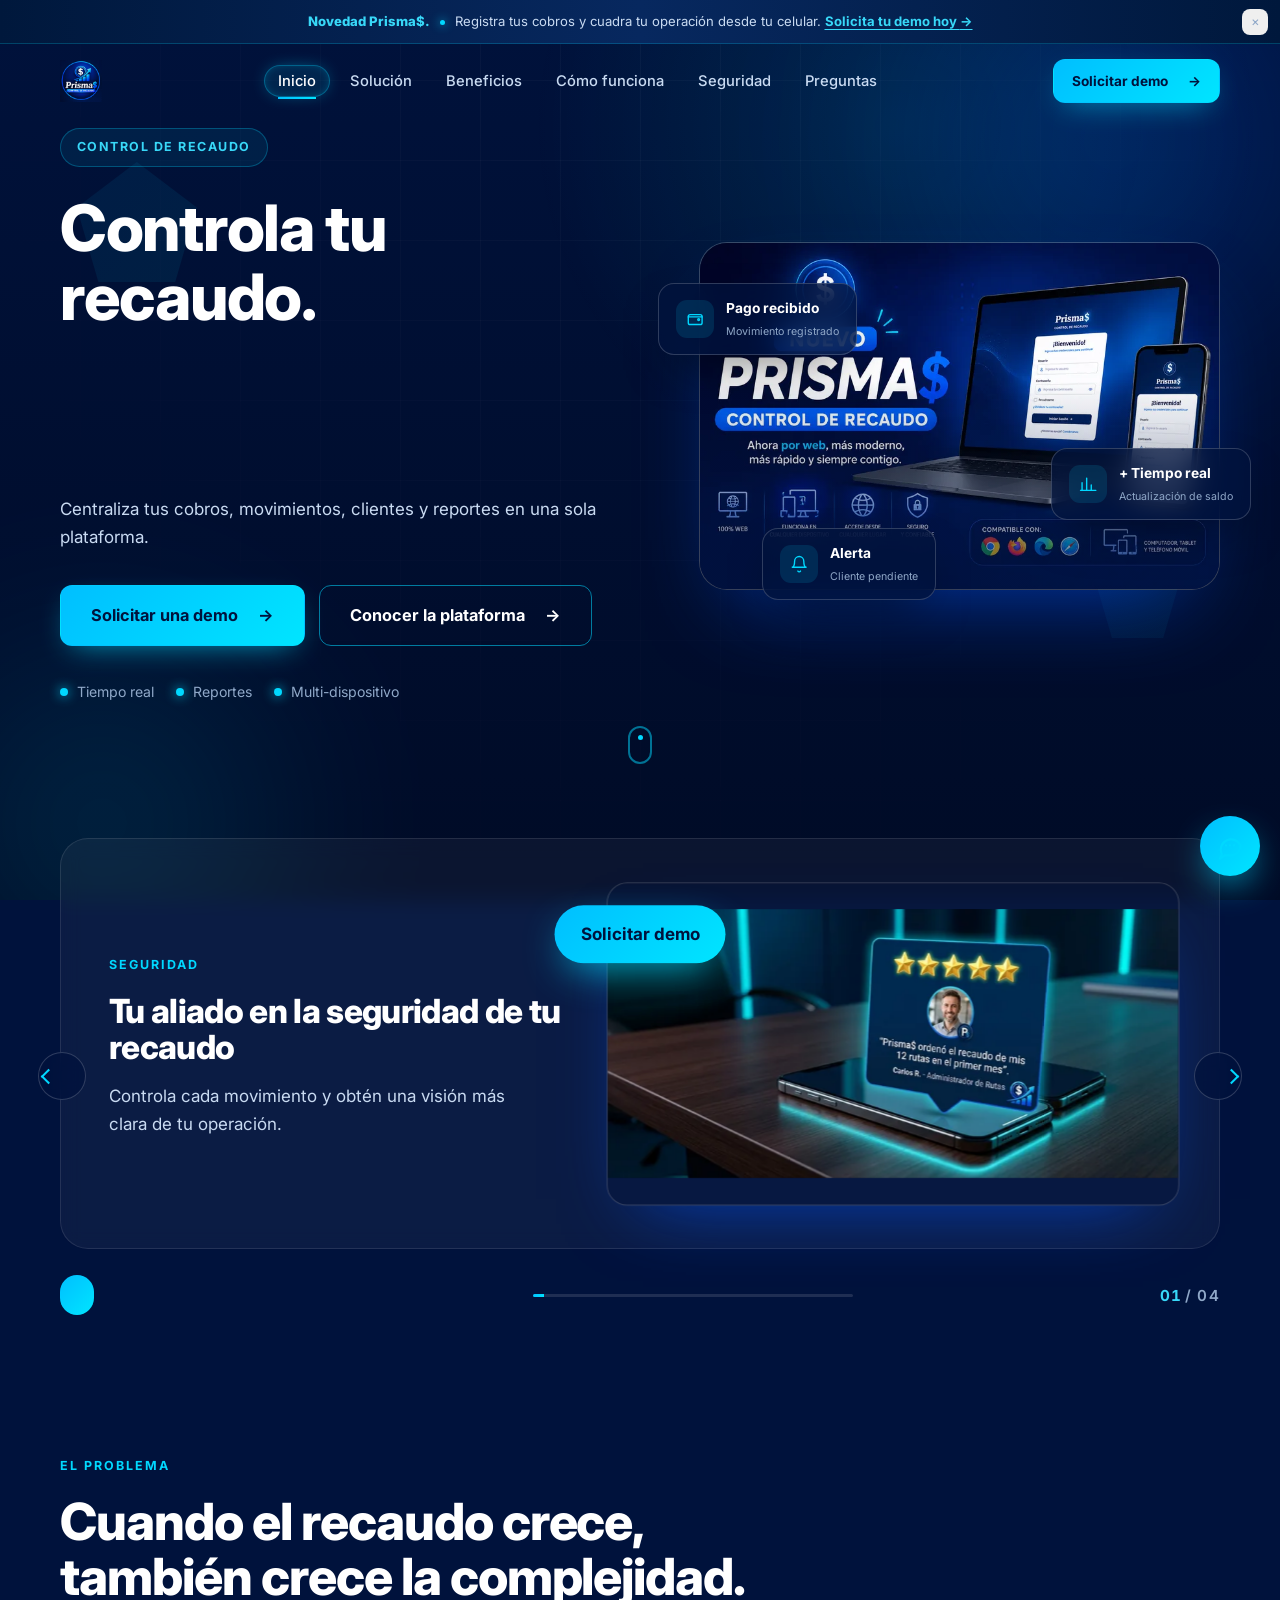
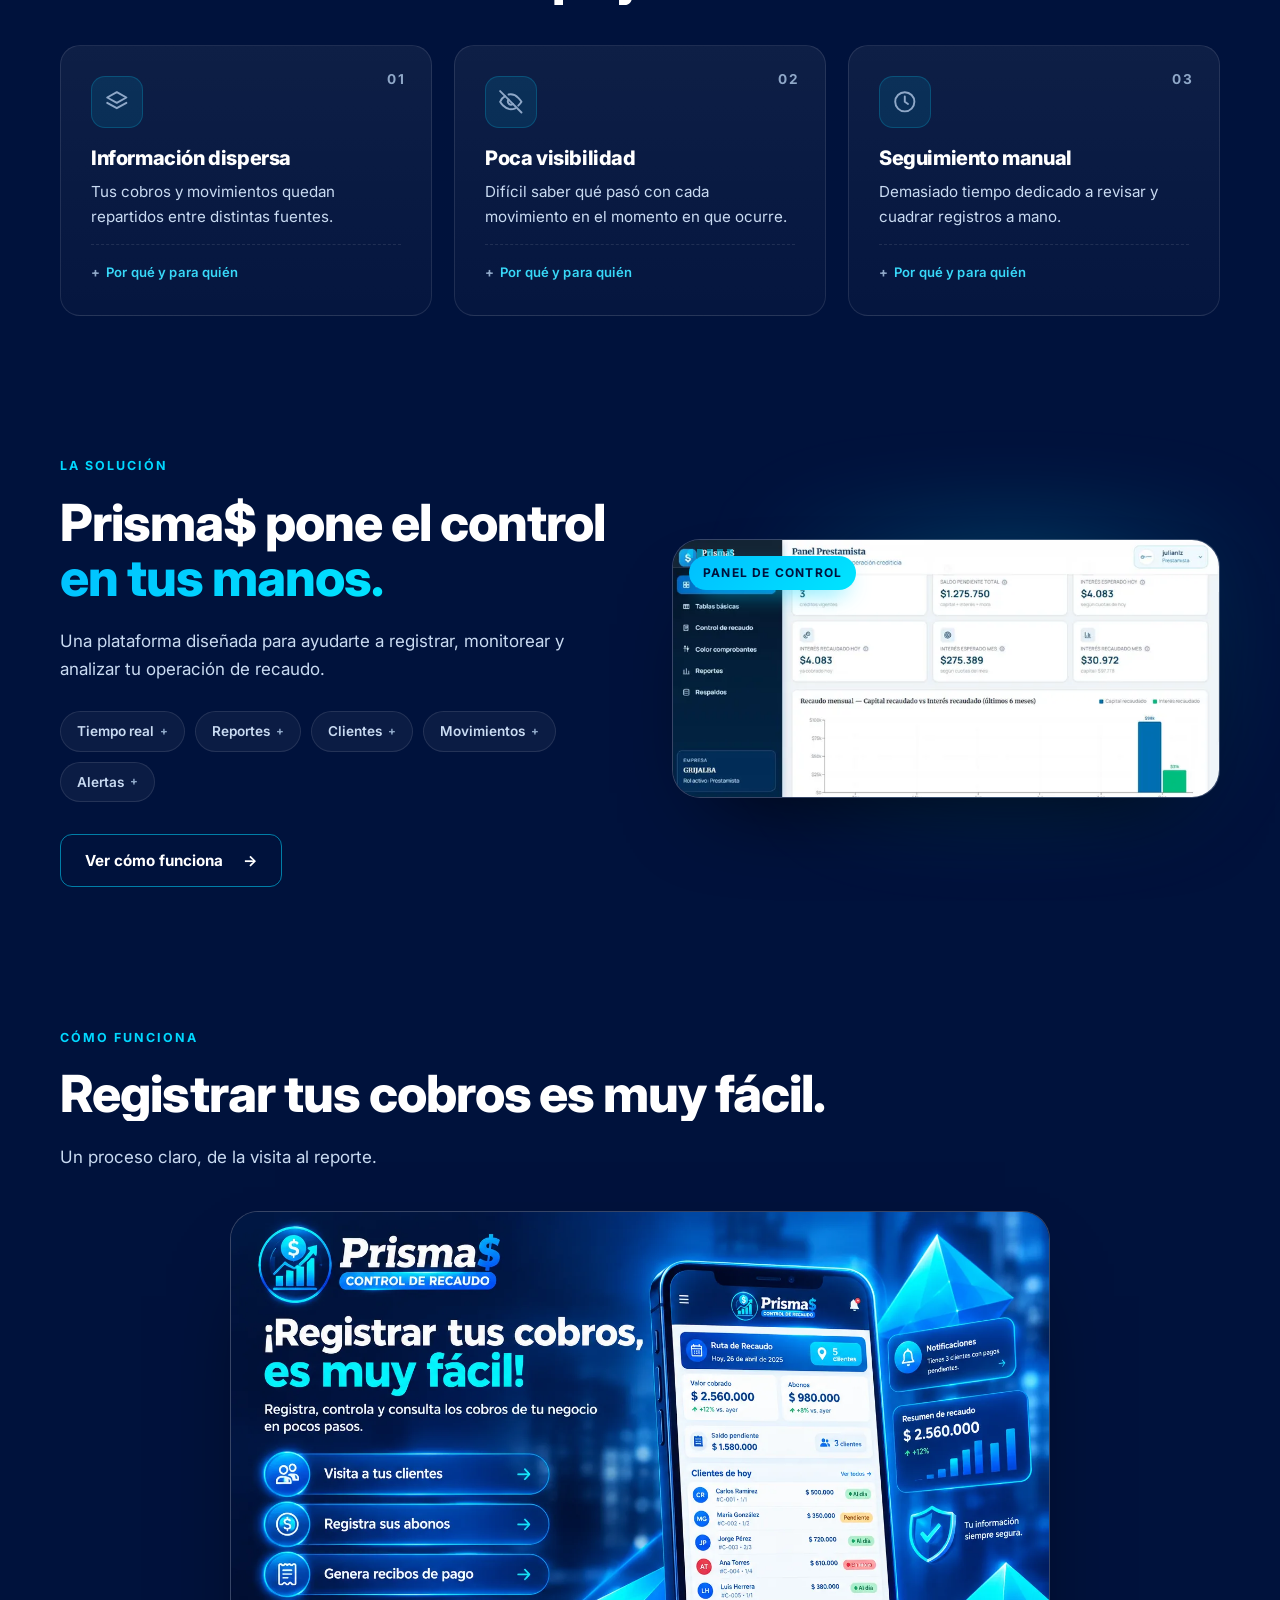
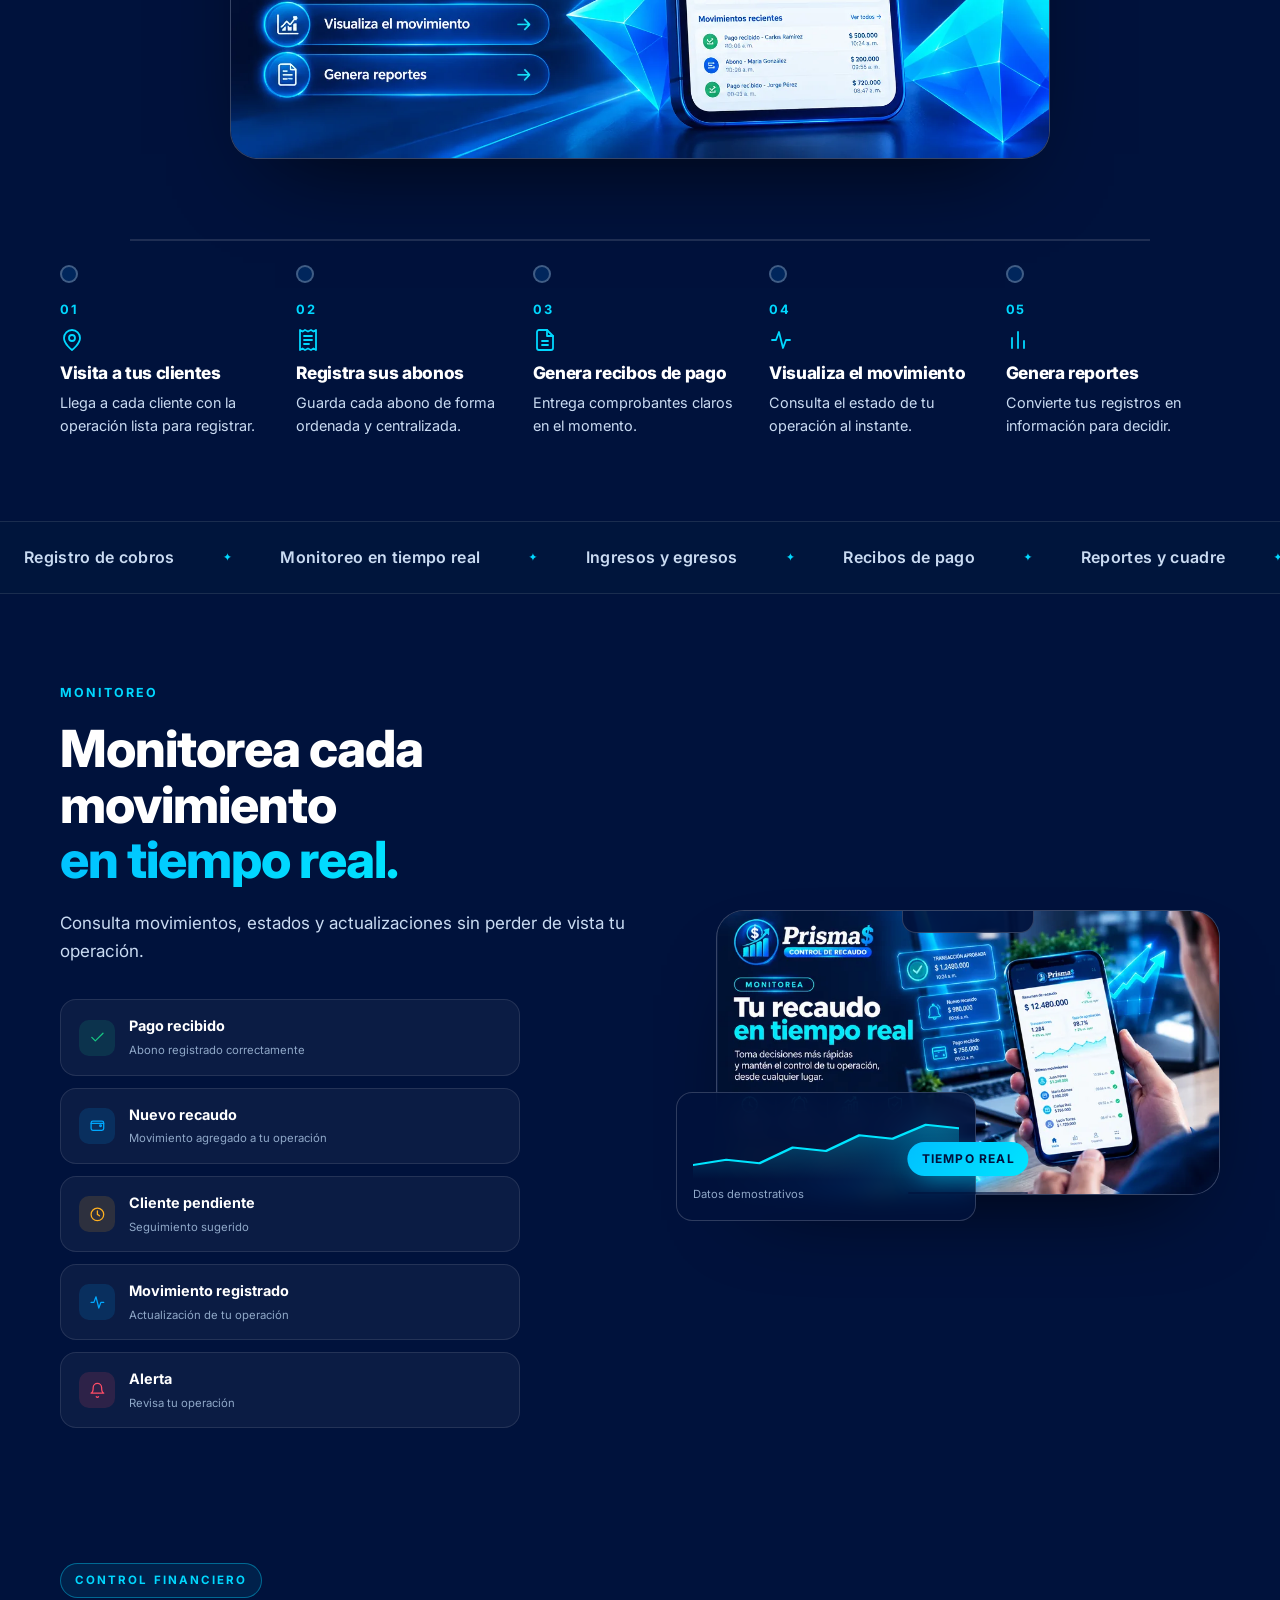
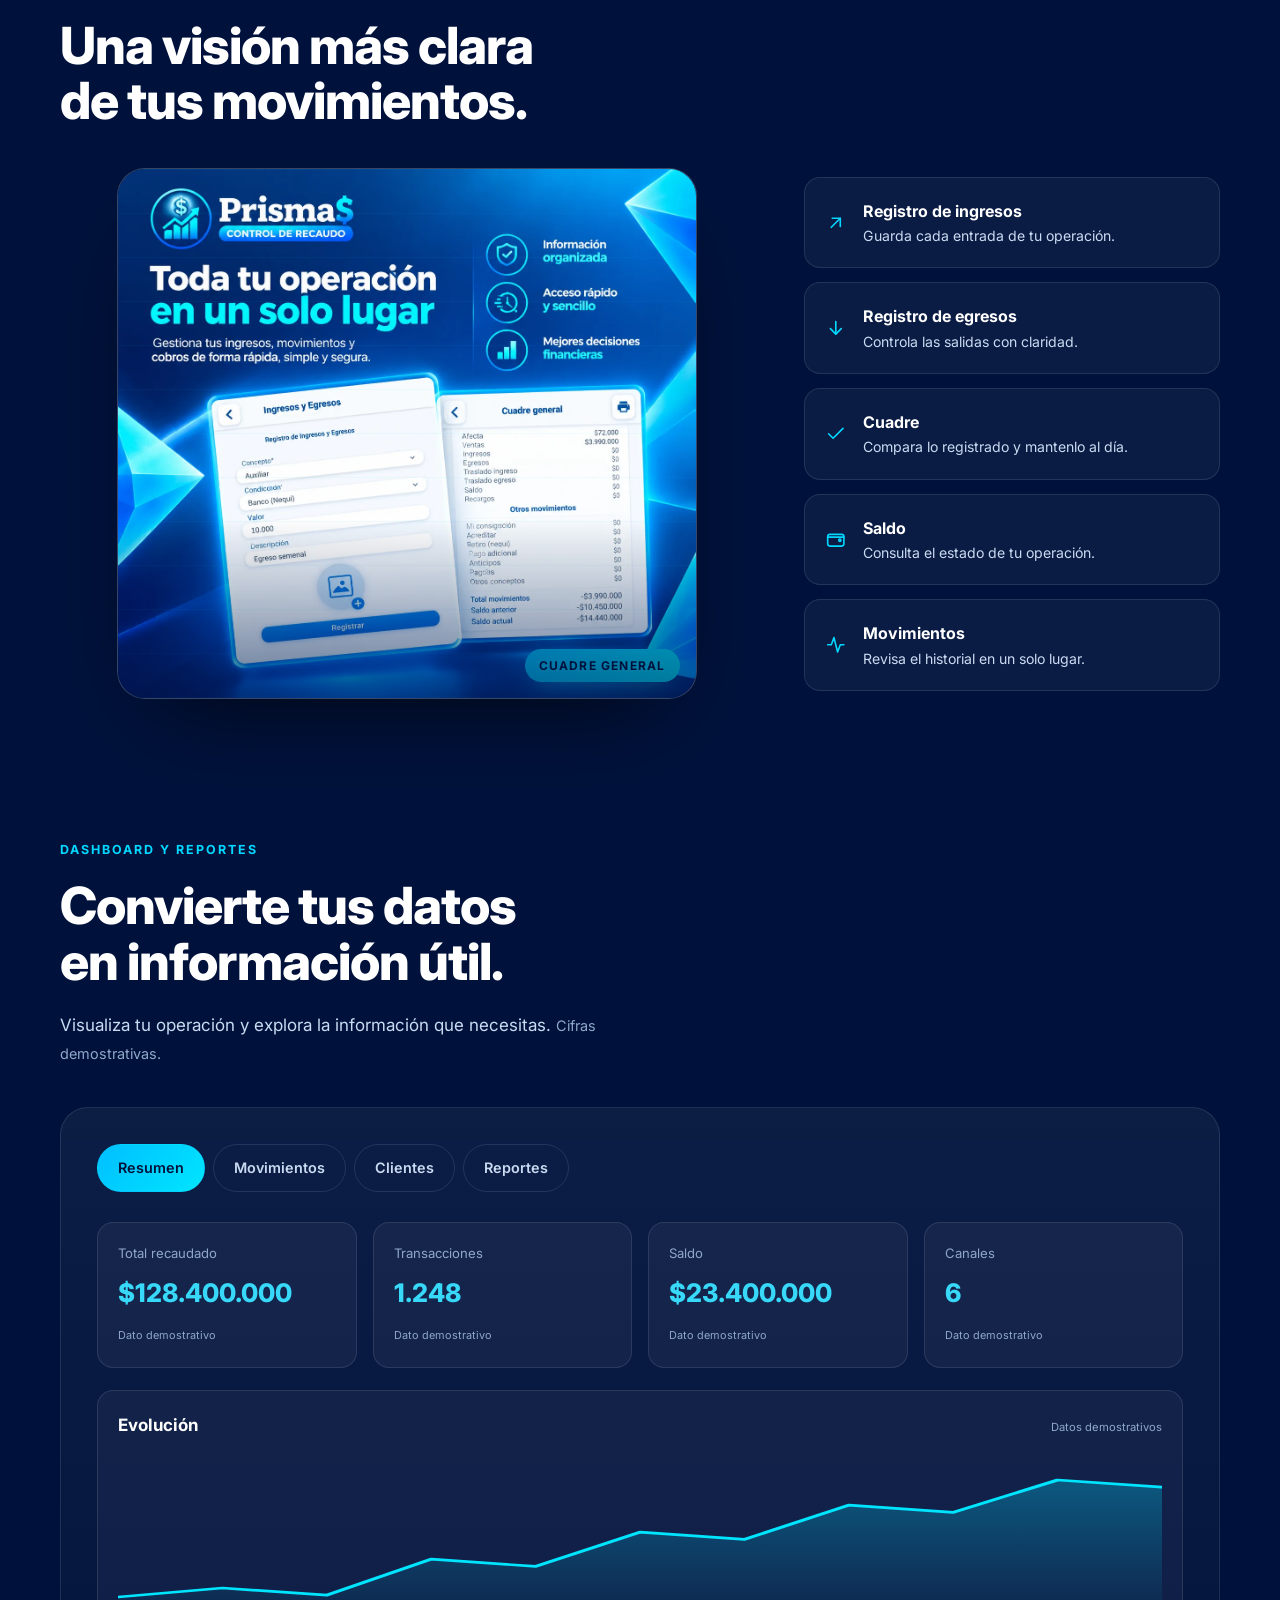
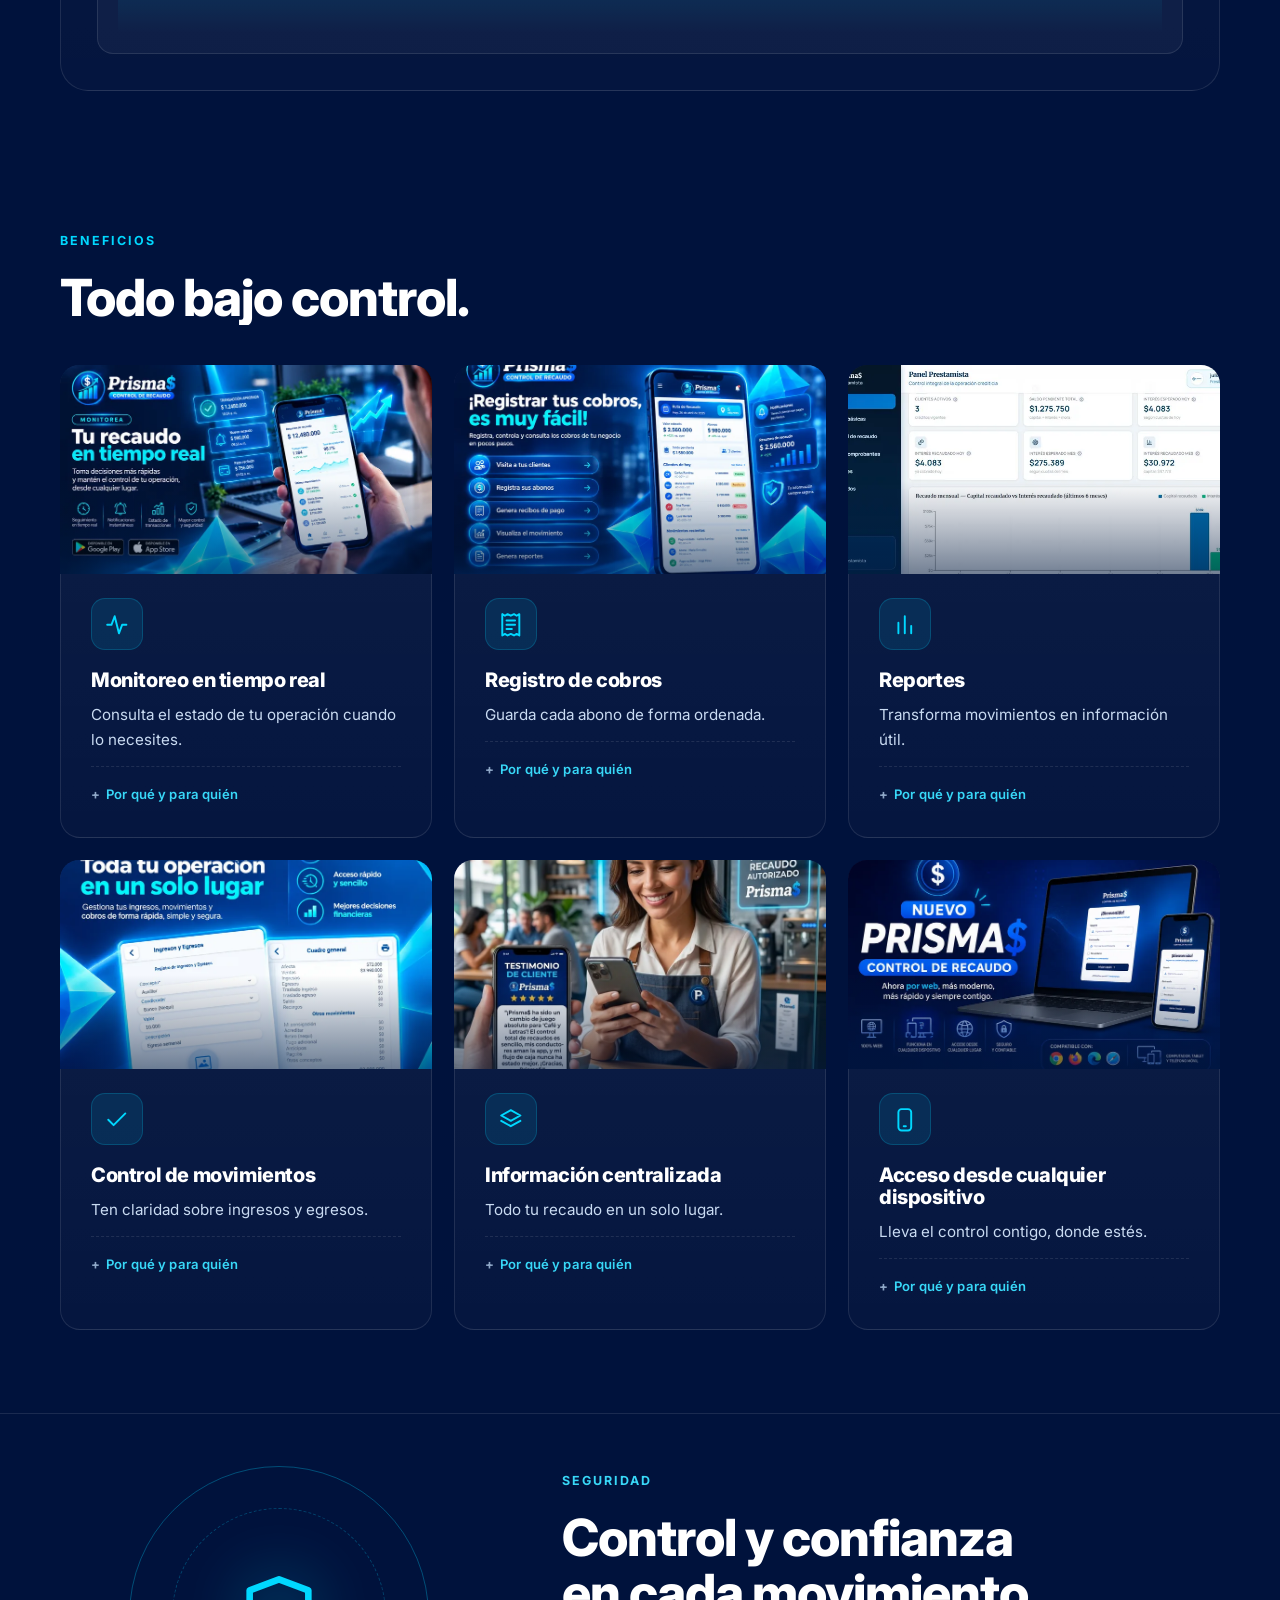
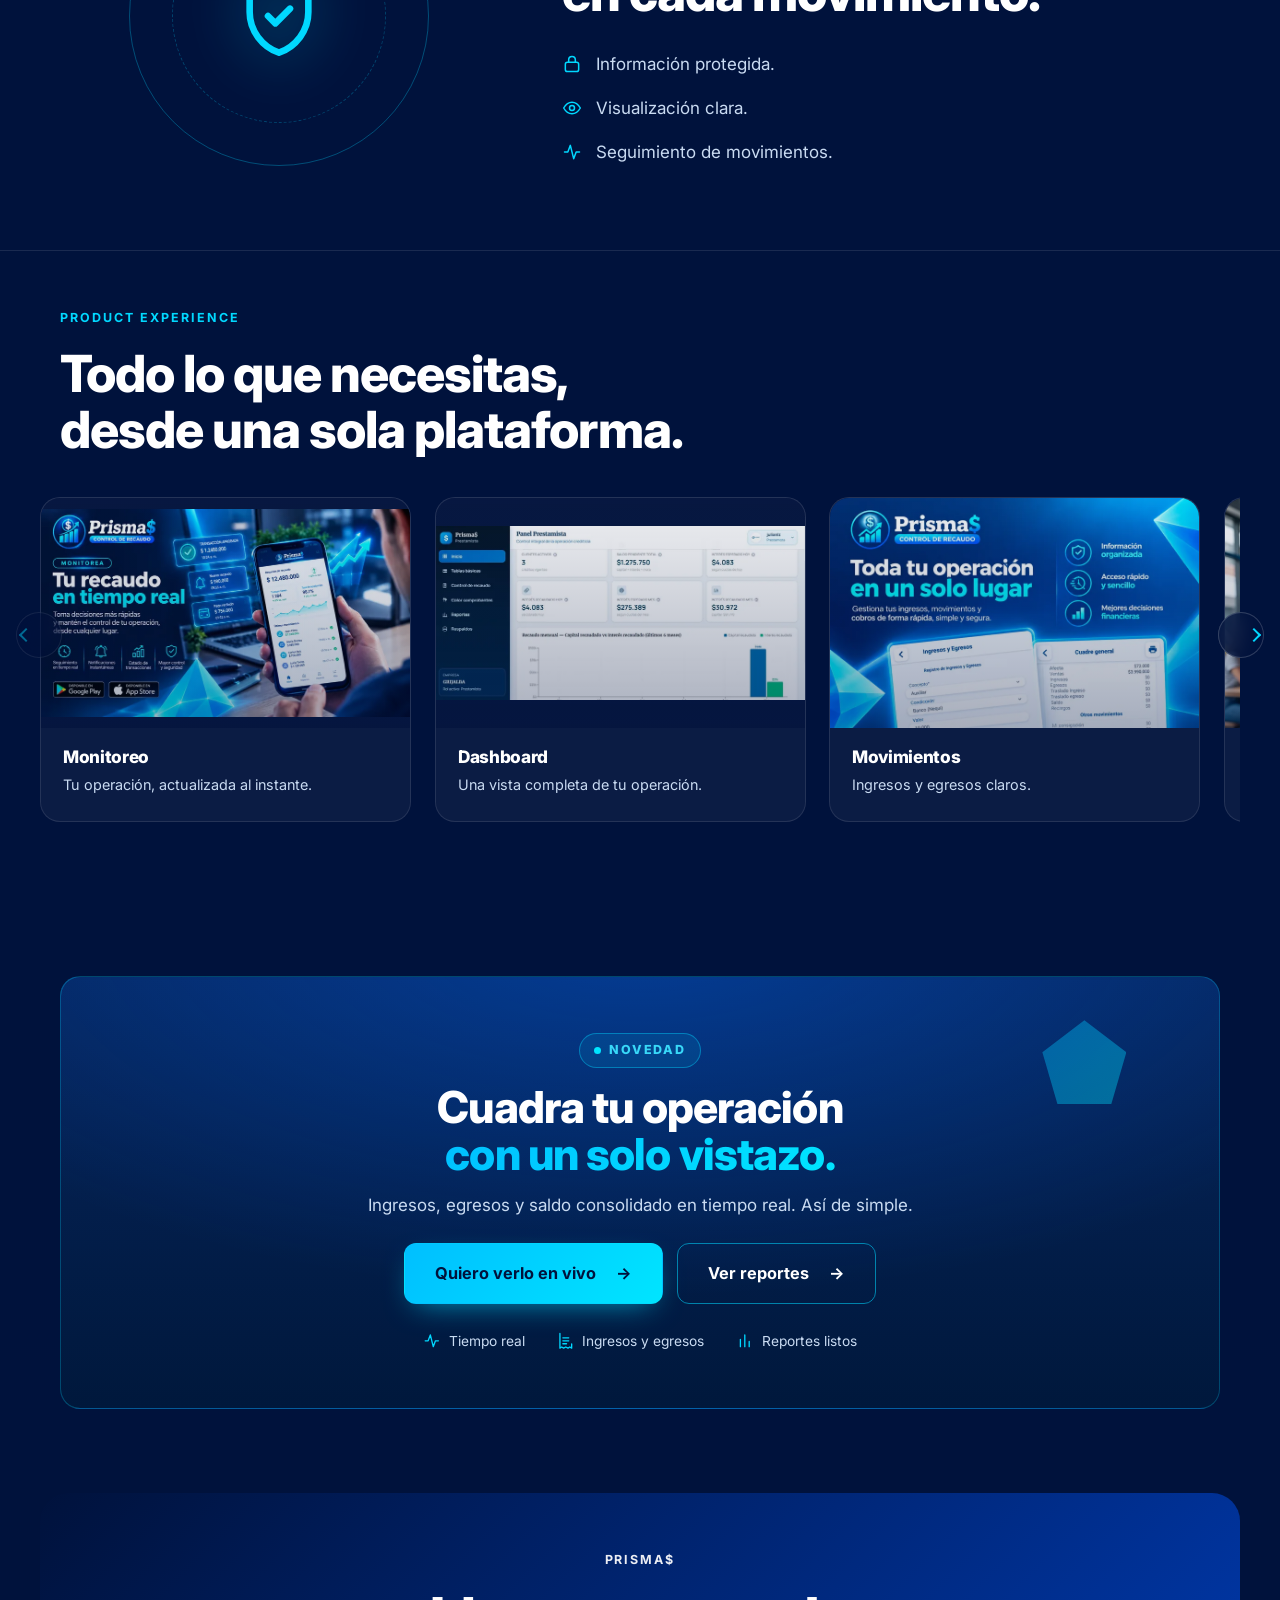
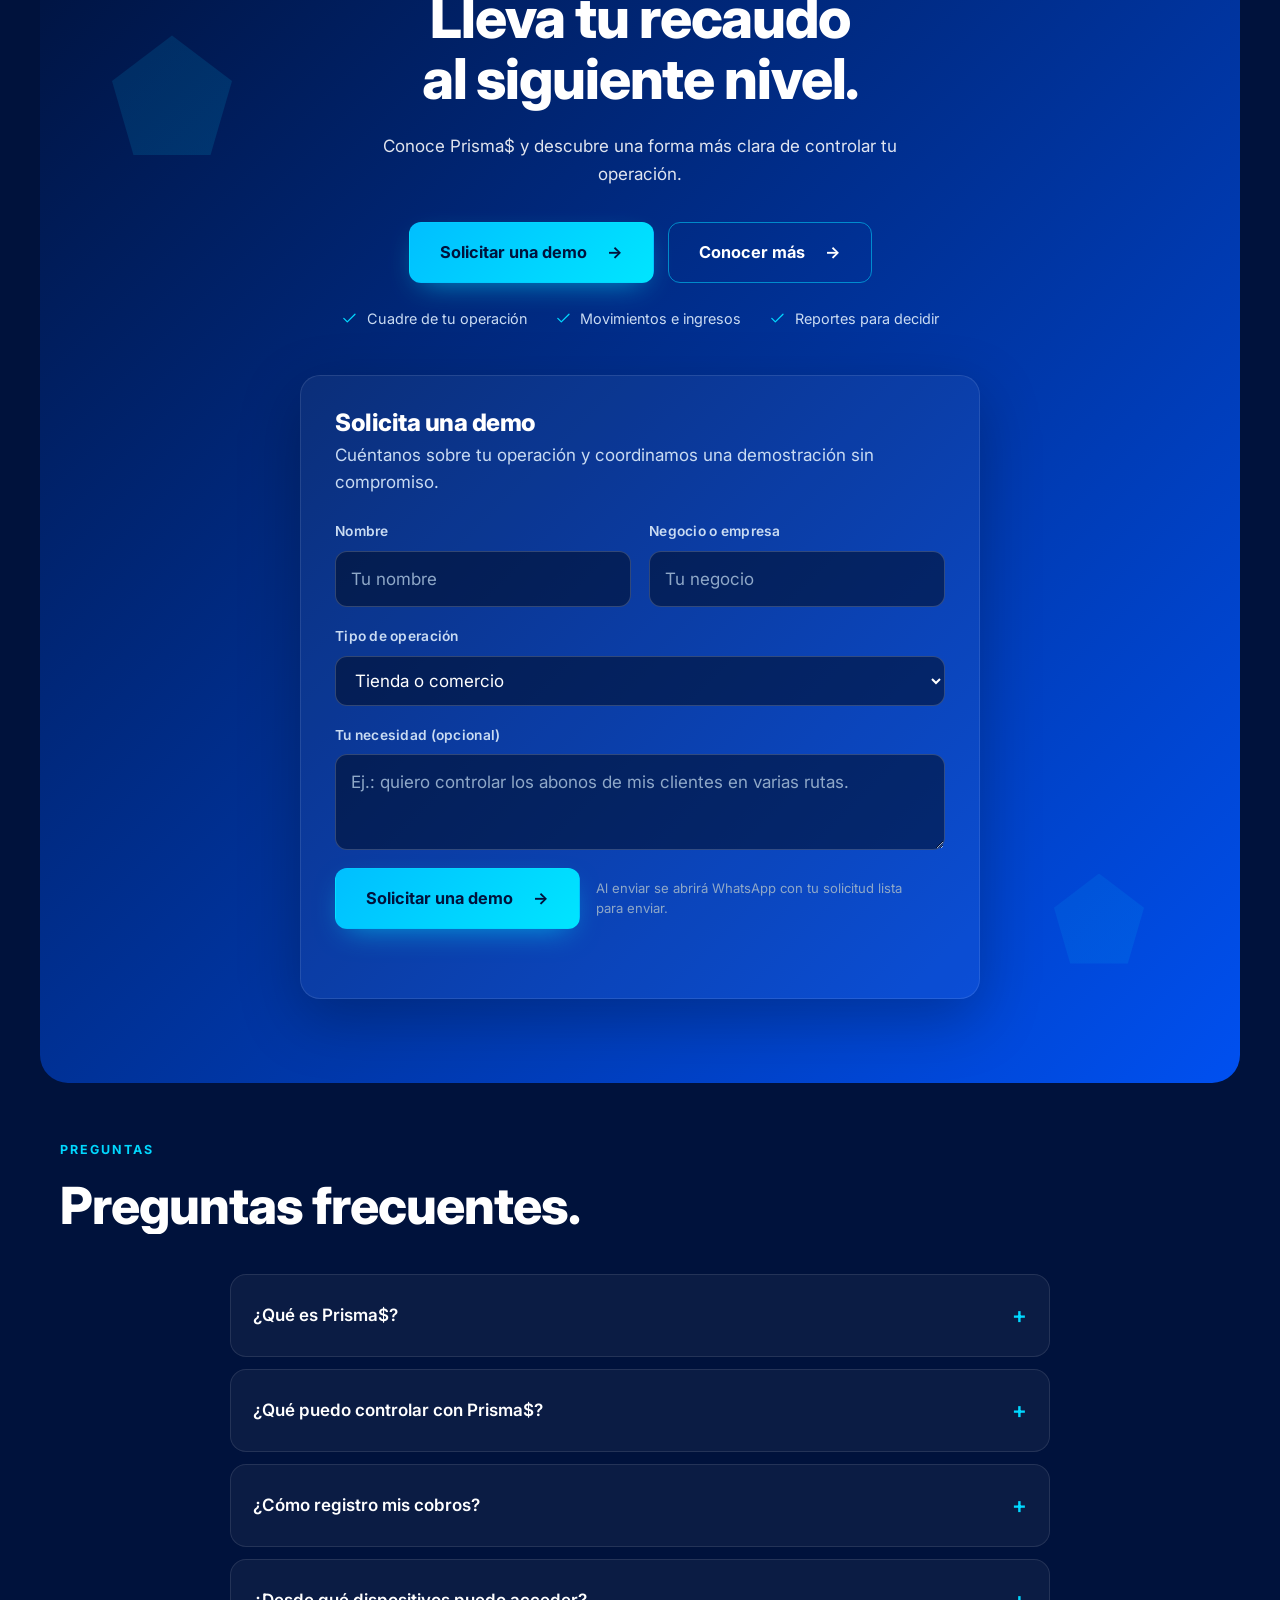
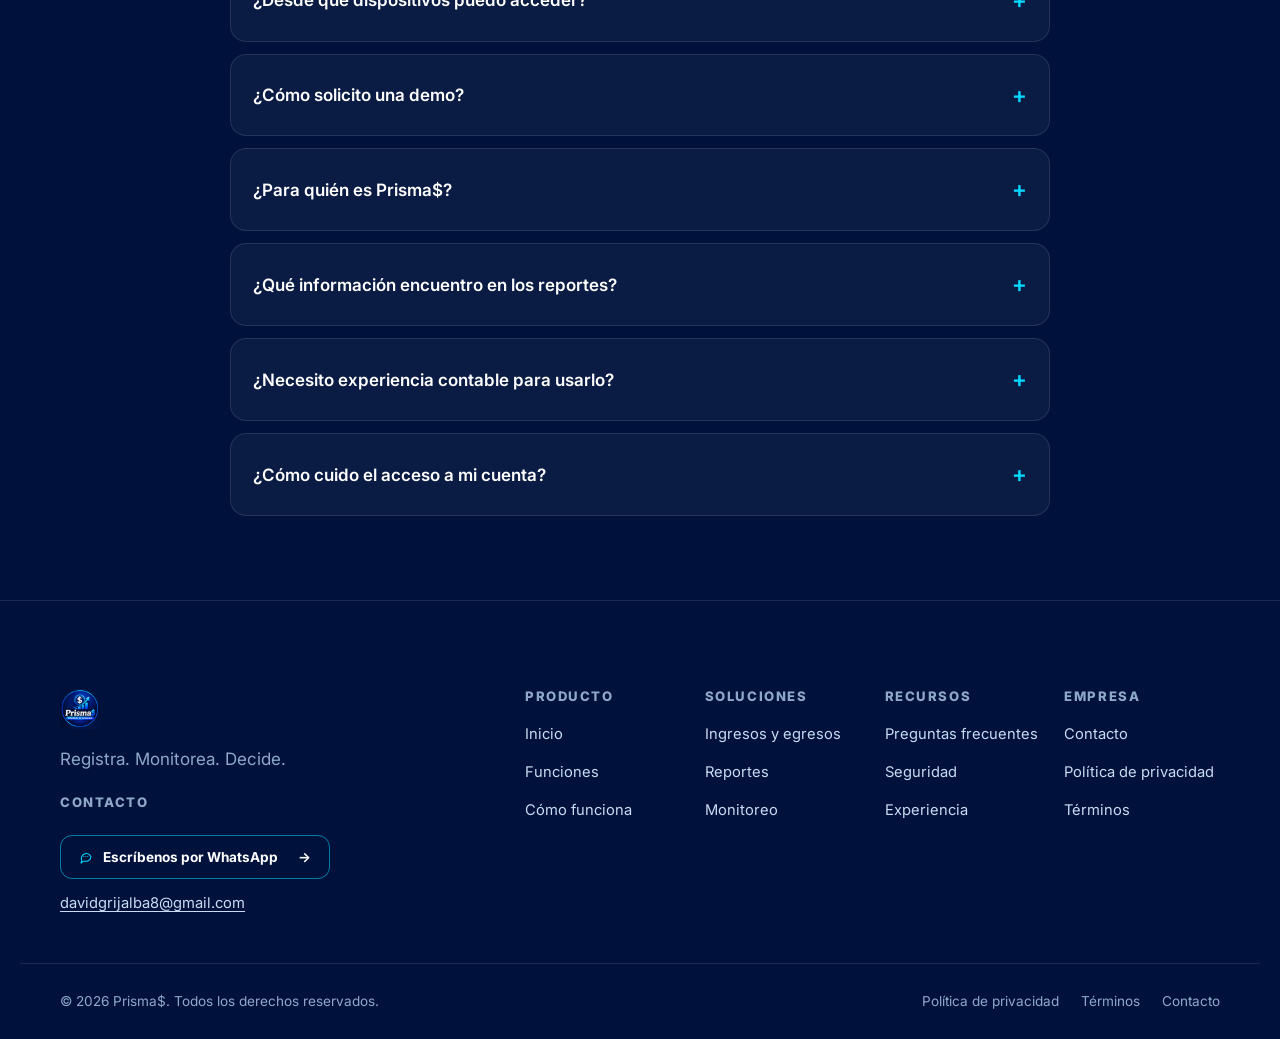
==== commit 47251537: "fix(ux-ui): F-02 hero - swap de frase unica (sin doble-texto) + F-11 cards de beneficios con miniatu" ====
--- a/index.html
+++ b/index.html
@@ -183,11 +183,7 @@
           <h1 class="hero__title">
             <span class="hero__line" data-stagger>Controla tu recaudo.</span>
             <span class="hero__line text-gradient" data-stagger>
-              <span class="rotate" data-rotate aria-hidden="true">
-                <span class="rotate__item is-on">Toma decisiones en tiempo real.</span>
-                <span class="rotate__item">Controla rutas y cuadres al día.</span>
-                <span class="rotate__item">Centraliza tu operación completa.</span>
-              </span>
+              <span data-rotate aria-hidden="true">Toma decisiones en tiempo real.</span>
               <span class="sr-only">Toma decisiones en tiempo real, controla rutas y cuadres al día y centraliza tu operación completa.</span>
             </span>
           </h1>
@@ -659,6 +655,9 @@
 
         <div class="benefits__grid">
           <article class="card card--benefit reveal" data-reveal>
+            <span class="card__thumb">
+              <img src="assets/monitor.webp" srcset="assets/monitor-800.webp 800w, assets/monitor.webp 1536w" sizes="(min-width: 1024px) 340px, 92vw" alt="Panel de monitoreo en tiempo real de Prisma$" loading="lazy" width="900" height="700" />
+            </span>
             <span class="card__icon" data-icon="activity" aria-hidden="true"></span>
             <h3 class="card__title">Monitoreo en tiempo real</h3>
             <p class="card__text">Consulta el estado de tu operación cuando lo necesites.</p>
@@ -672,6 +671,9 @@
             </details>
 </article>
           <article class="card card--benefit reveal" data-reveal data-delay="60">
+            <span class="card__thumb">
+              <img src="assets/process.webp" srcset="assets/process-800.webp 800w, assets/process.webp 1536w" sizes="(min-width: 1024px) 340px, 92vw" alt="Registro ordenado de cobros en Prisma$" loading="lazy" width="900" height="700" />
+            </span>
             <span class="card__icon" data-icon="receipt" aria-hidden="true"></span>
             <h3 class="card__title">Registro de cobros</h3>
             <p class="card__text">Guarda cada abono de forma ordenada.</p>
@@ -685,6 +687,9 @@
             </details>
 </article>
           <article class="card card--benefit reveal" data-reveal data-delay="120">
+            <span class="card__thumb">
+              <img src="assets/dashboard.webp" srcset="assets/dashboard-800.webp 800w, assets/dashboard.webp 1536w" sizes="(min-width: 1024px) 340px, 92vw" alt="Reportes consolidados en el dashboard de Prisma$" loading="lazy" width="900" height="700" />
+            </span>
             <span class="card__icon" data-icon="bar-chart" aria-hidden="true"></span>
             <h3 class="card__title">Reportes</h3>
             <p class="card__text">Transforma movimientos en información útil.</p>
@@ -698,6 +703,9 @@
             </details>
 </article>
           <article class="card card--benefit reveal" data-reveal>
+            <span class="card__thumb">
+              <img src="assets/finance.webp" srcset="assets/finance-800.webp 800w, assets/finance.webp 1536w" sizes="(min-width: 1024px) 340px, 92vw" alt="Ingresos y egresos de tu operación en Prisma$" loading="lazy" width="900" height="700" />
+            </span>
             <span class="card__icon" data-icon="check" aria-hidden="true"></span>
             <h3 class="card__title">Control de movimientos</h3>
             <p class="card__text">Ten claridad sobre ingresos y egresos.</p>
@@ -711,6 +719,9 @@
             </details>
 </article>
           <article class="card card--benefit reveal" data-reveal data-delay="60">
+            <span class="card__thumb">
+              <img src="assets/usecase.webp" srcset="assets/usecase-800.webp 800w, assets/usecase.webp 1536w" sizes="(min-width: 1024px) 340px, 92vw" alt="Toda tu operación centralizada en Prisma$" loading="lazy" width="900" height="700" />
+            </span>
             <span class="card__icon" data-icon="layers" aria-hidden="true"></span>
             <h3 class="card__title">Información centralizada</h3>
             <p class="card__text">Todo tu recaudo en un solo lugar.</p>
@@ -724,6 +735,9 @@
             </details>
 </article>
           <article class="card card--benefit reveal" data-reveal data-delay="120">
+            <span class="card__thumb">
+              <img src="assets/hero.webp" srcset="assets/hero-800.webp 800w, assets/hero.webp 1536w" sizes="(min-width: 1024px) 340px, 92vw" alt="Acceso a Prisma$ desde cualquier dispositivo" loading="lazy" width="900" height="700" />
+            </span>
             <span class="card__icon" data-icon="smartphone" aria-hidden="true"></span>
             <h3 class="card__title">Acceso desde cualquier dispositivo</h3>
             <p class="card__text">Lleva el control contigo, donde estés.</p>
--- a/css/styles.css
+++ b/css/styles.css
@@ -1981,16 +1981,12 @@
 
 /* ---------- F-02 HERO WORD-ROTATE (frases de valor) ---------- */
 .hero__line { min-height: 1.25em; display: inline-block; }
-.rotate { position: relative; display: grid; }
-.rotate__item {
-  grid-area: 1 / 1;
-  opacity: 0;
-  transform: translateY(45%) scale(0.98);
-  filter: blur(6px);
-  transition: opacity 0.6s var(--ease), transform 0.6s var(--ease), filter 0.6s var(--ease);
-  will-change: transform, opacity;
-}
-.rotate__item.is-on { opacity: 1; transform: none; filter: none; }
+[data-rotate] {
+  display: inline-block;
+  transition: opacity 0.35s var(--ease);
+  will-change: opacity;
+}
+[data-rotate].is-swap { opacity: 0; }
 
 /* ---------- F-03 CHECK-LIST CON DIBUJO DE ÍCONO ---------- */
 .check-list { list-style: none; }
@@ -2189,6 +2185,33 @@
   }
 }
 
+/* ---------- F-12 CARDS DE BENEFICIOS CON IMAGEN (pasada 23) ---------- */
+.card__thumb {
+  display: block;
+  position: relative;
+  margin: -31px -31px 24px;
+  overflow: hidden;
+  border-radius: calc(var(--r-lg) - 1px) calc(var(--r-lg) - 1px) 0 0;
+  aspect-ratio: 16 / 9;
+  background: linear-gradient(135deg, rgba(0, 216, 255, 0.16), rgba(0, 216, 255, 0.04));
+}
+.card__thumb img {
+  display: block;
+  width: 100%;
+  height: 100%;
+  object-fit: cover;
+  object-position: center;
+  transition: transform 0.6s var(--ease);
+}
+.card:hover .card__thumb img { transform: scale(1.05); }
+.card__thumb::after {
+  content: "";
+  position: absolute;
+  inset: 0;
+  background: linear-gradient(180deg, transparent 55%, rgba(0, 24, 60, 0.55));
+  pointer-events: none;
+}
+
 /* ---------- F-10b GLOW BORDER EN CARDS (hover) ---------- */
 .card::after {
   content: "";
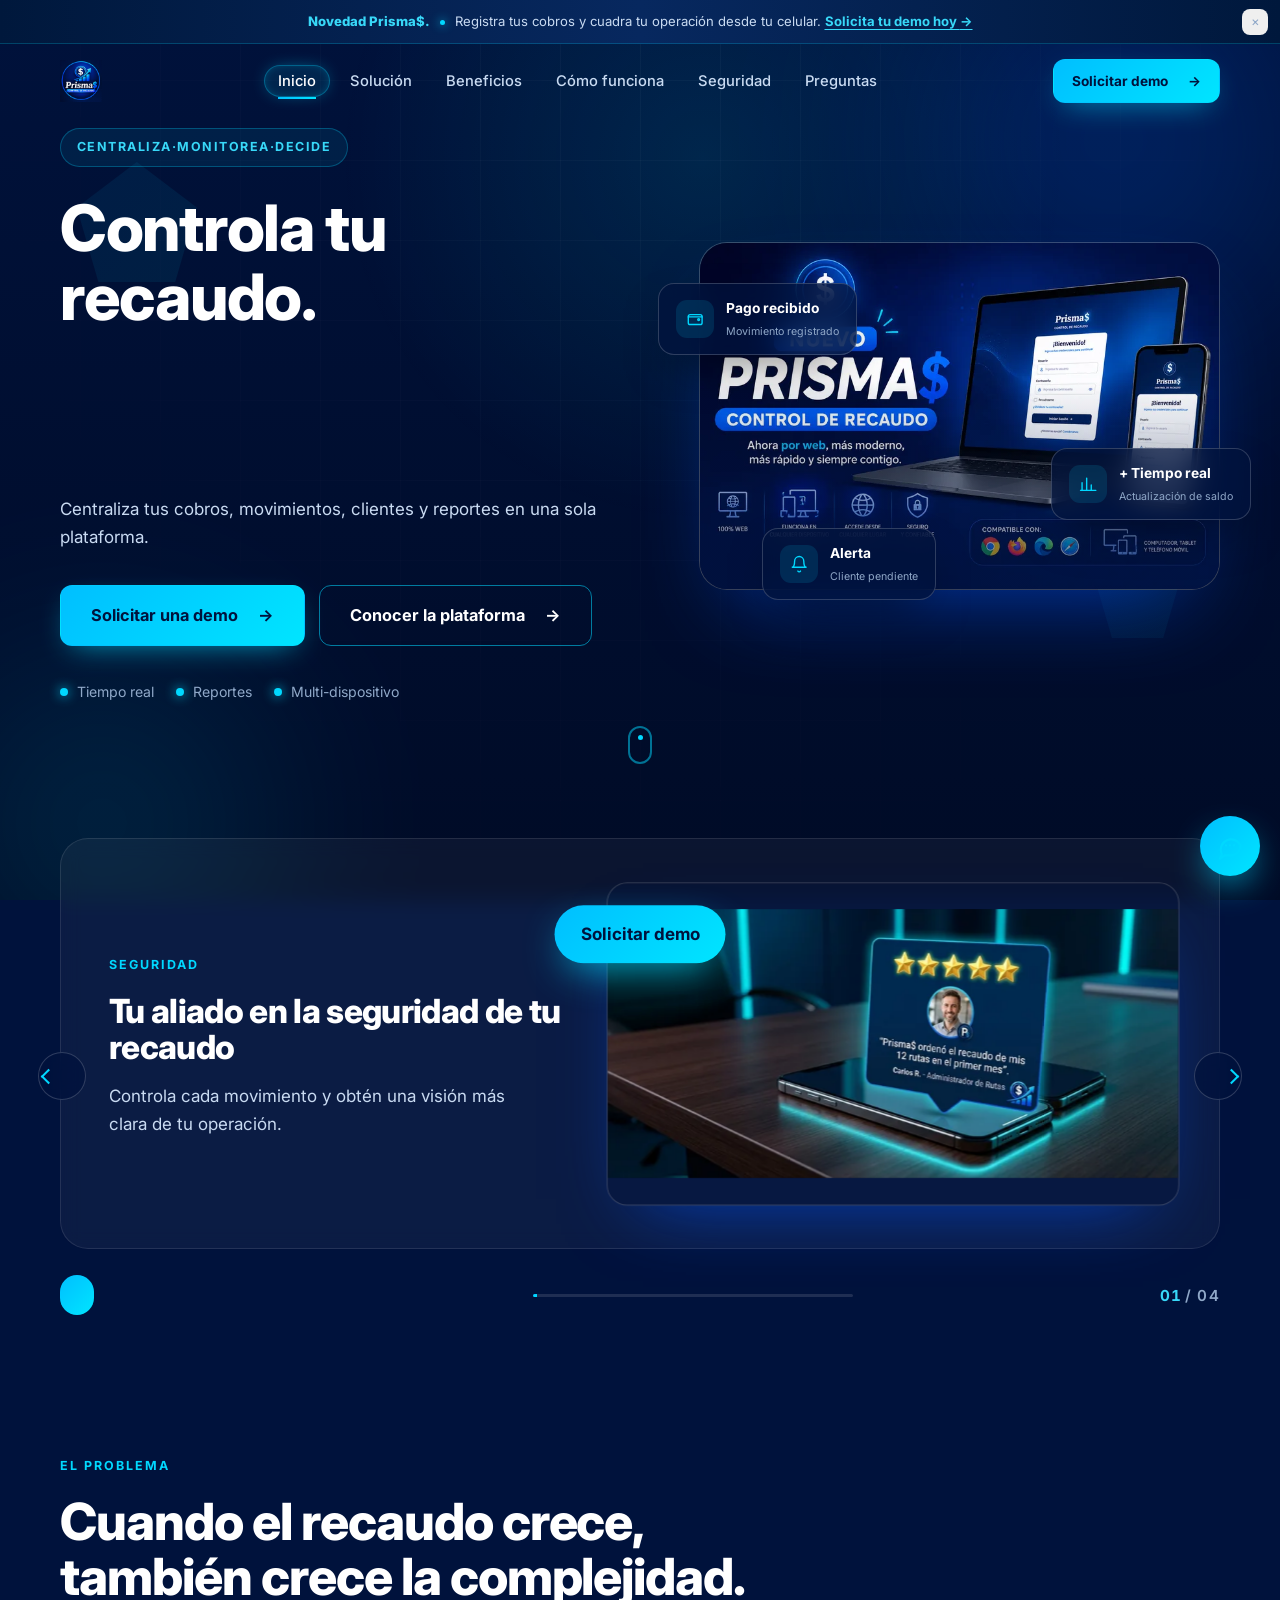
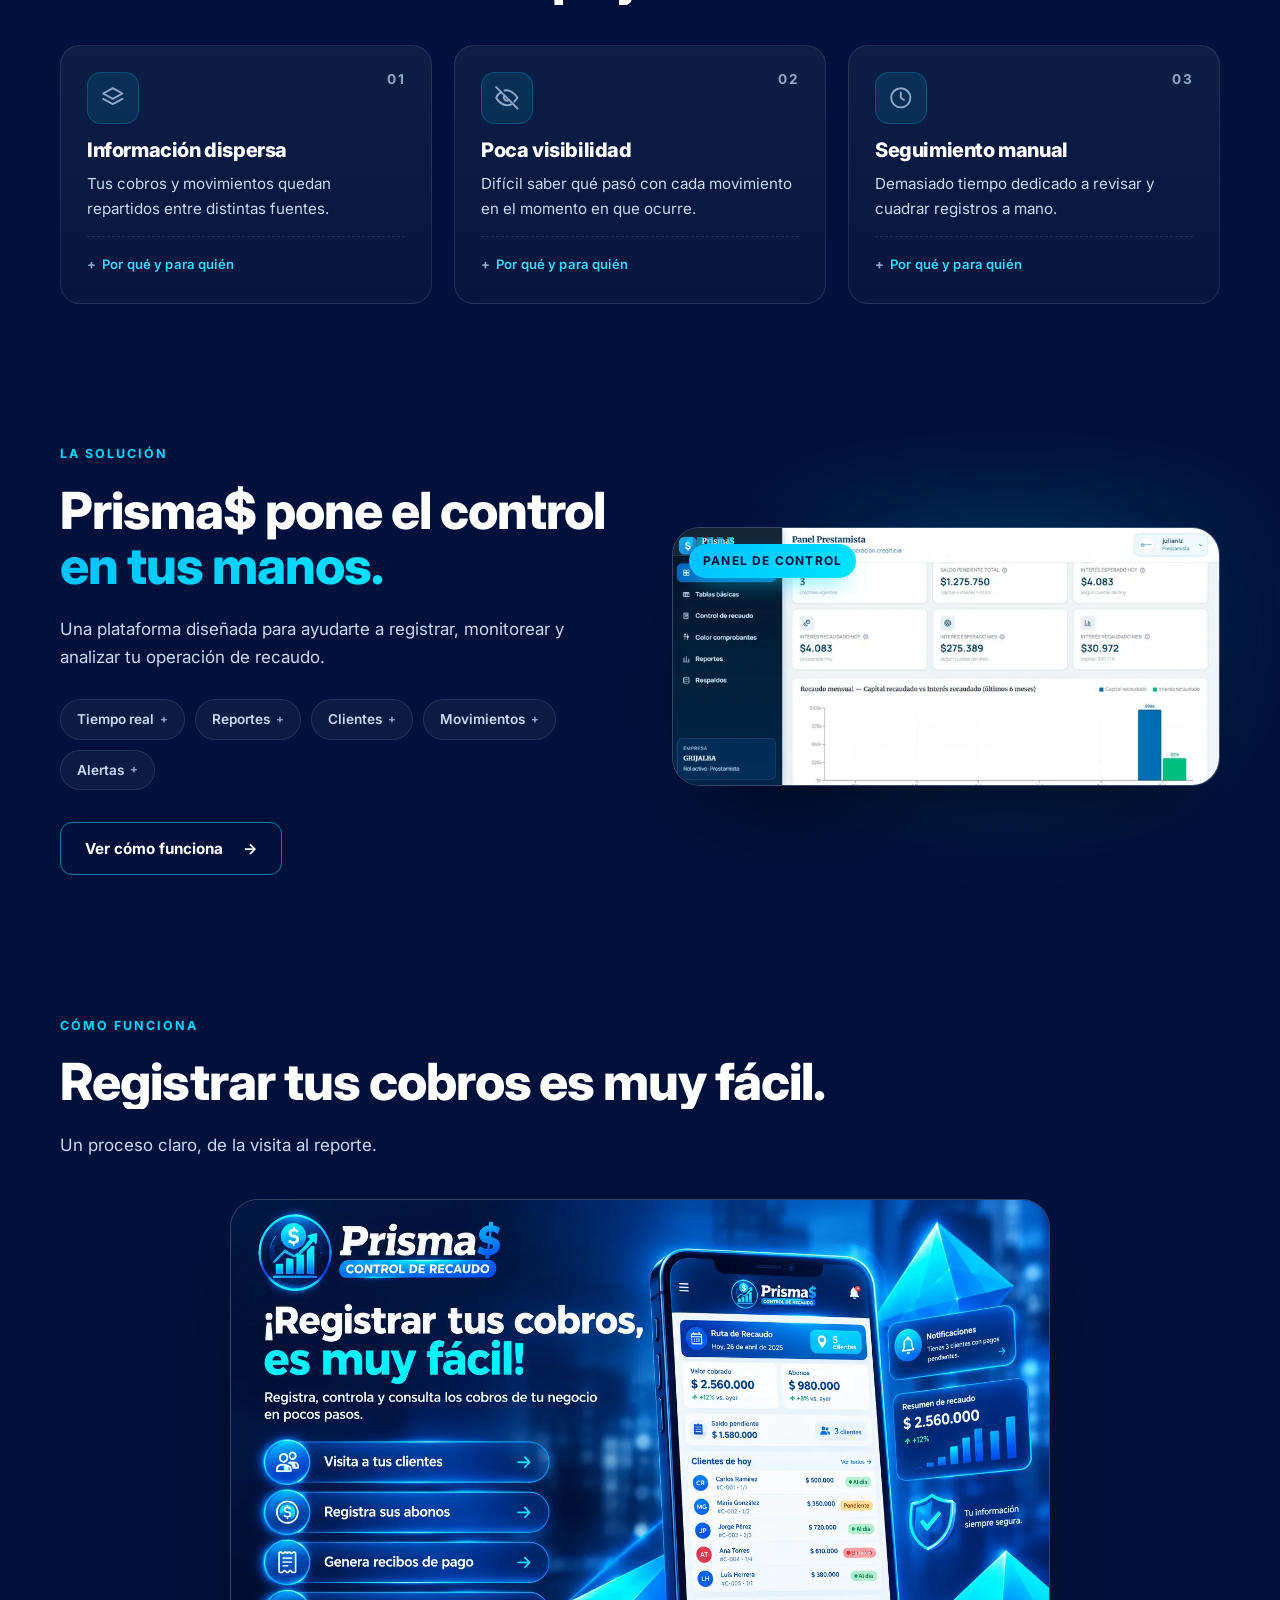
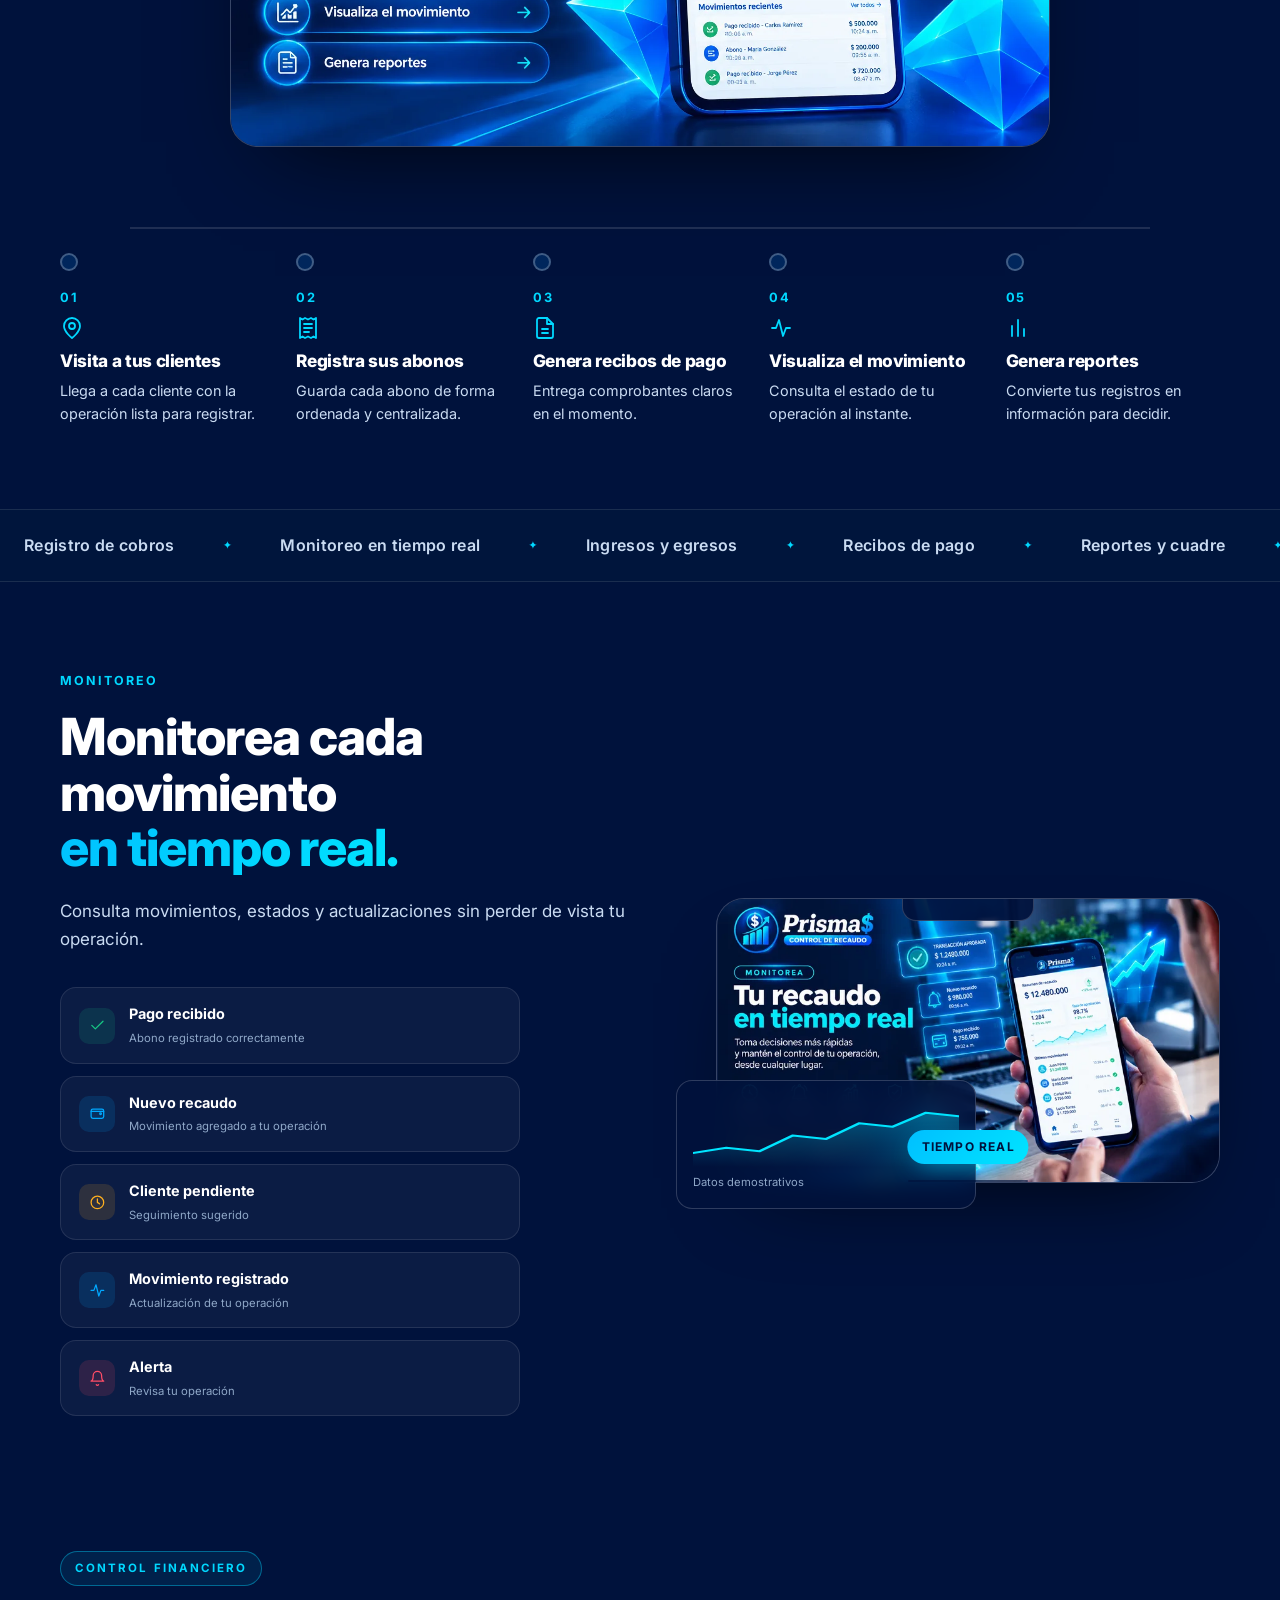
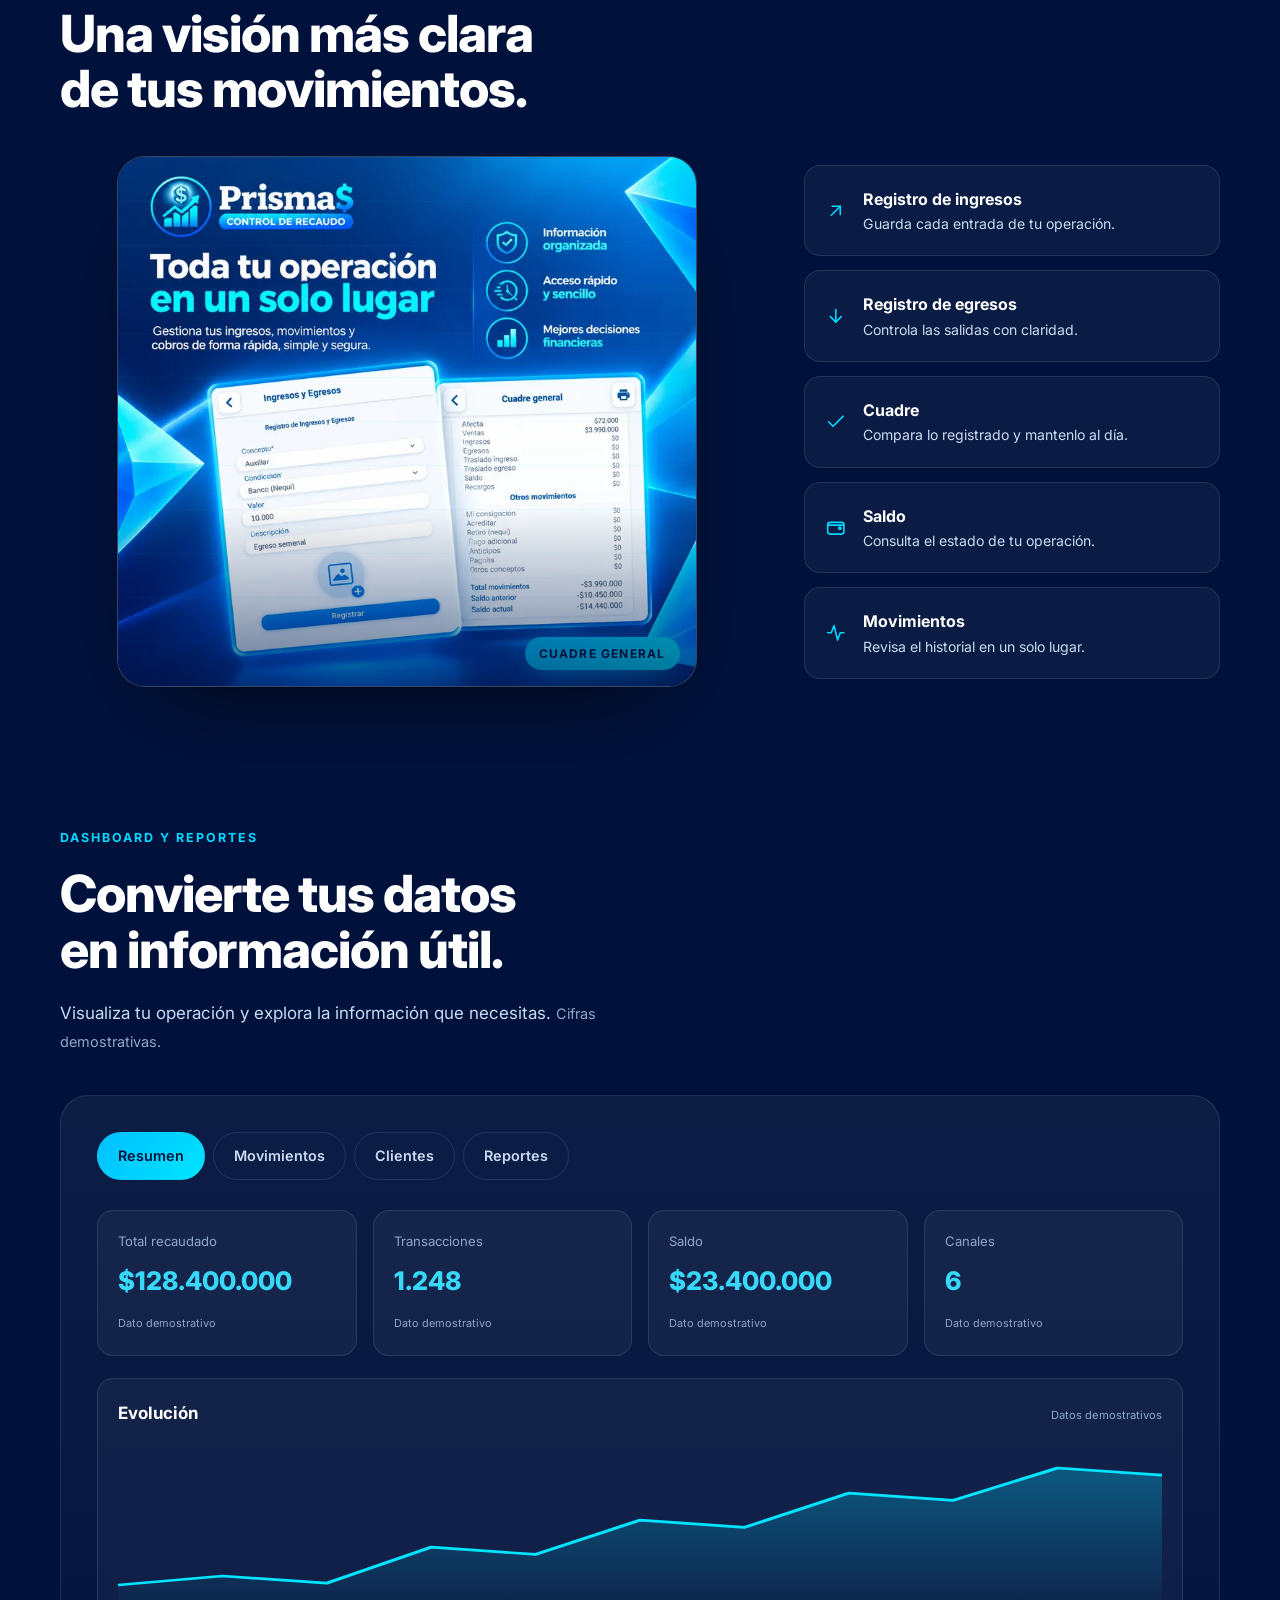
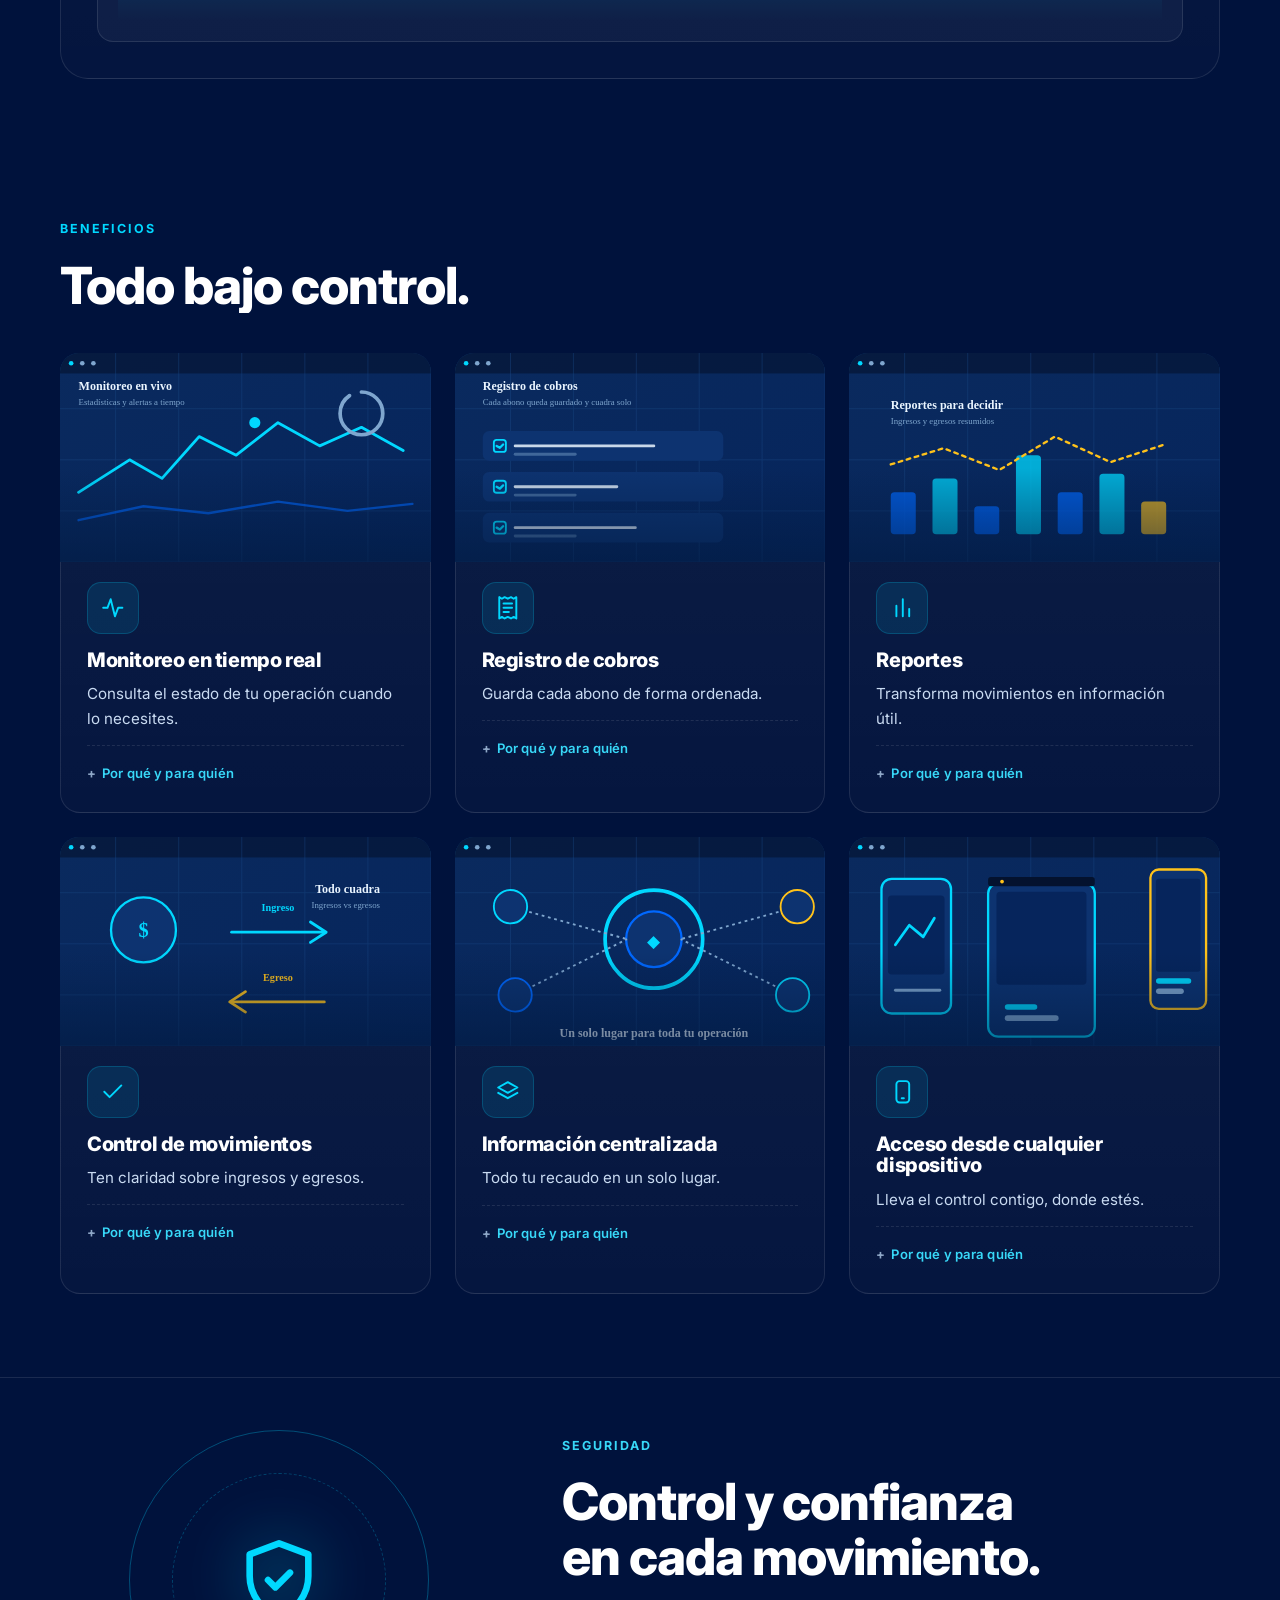
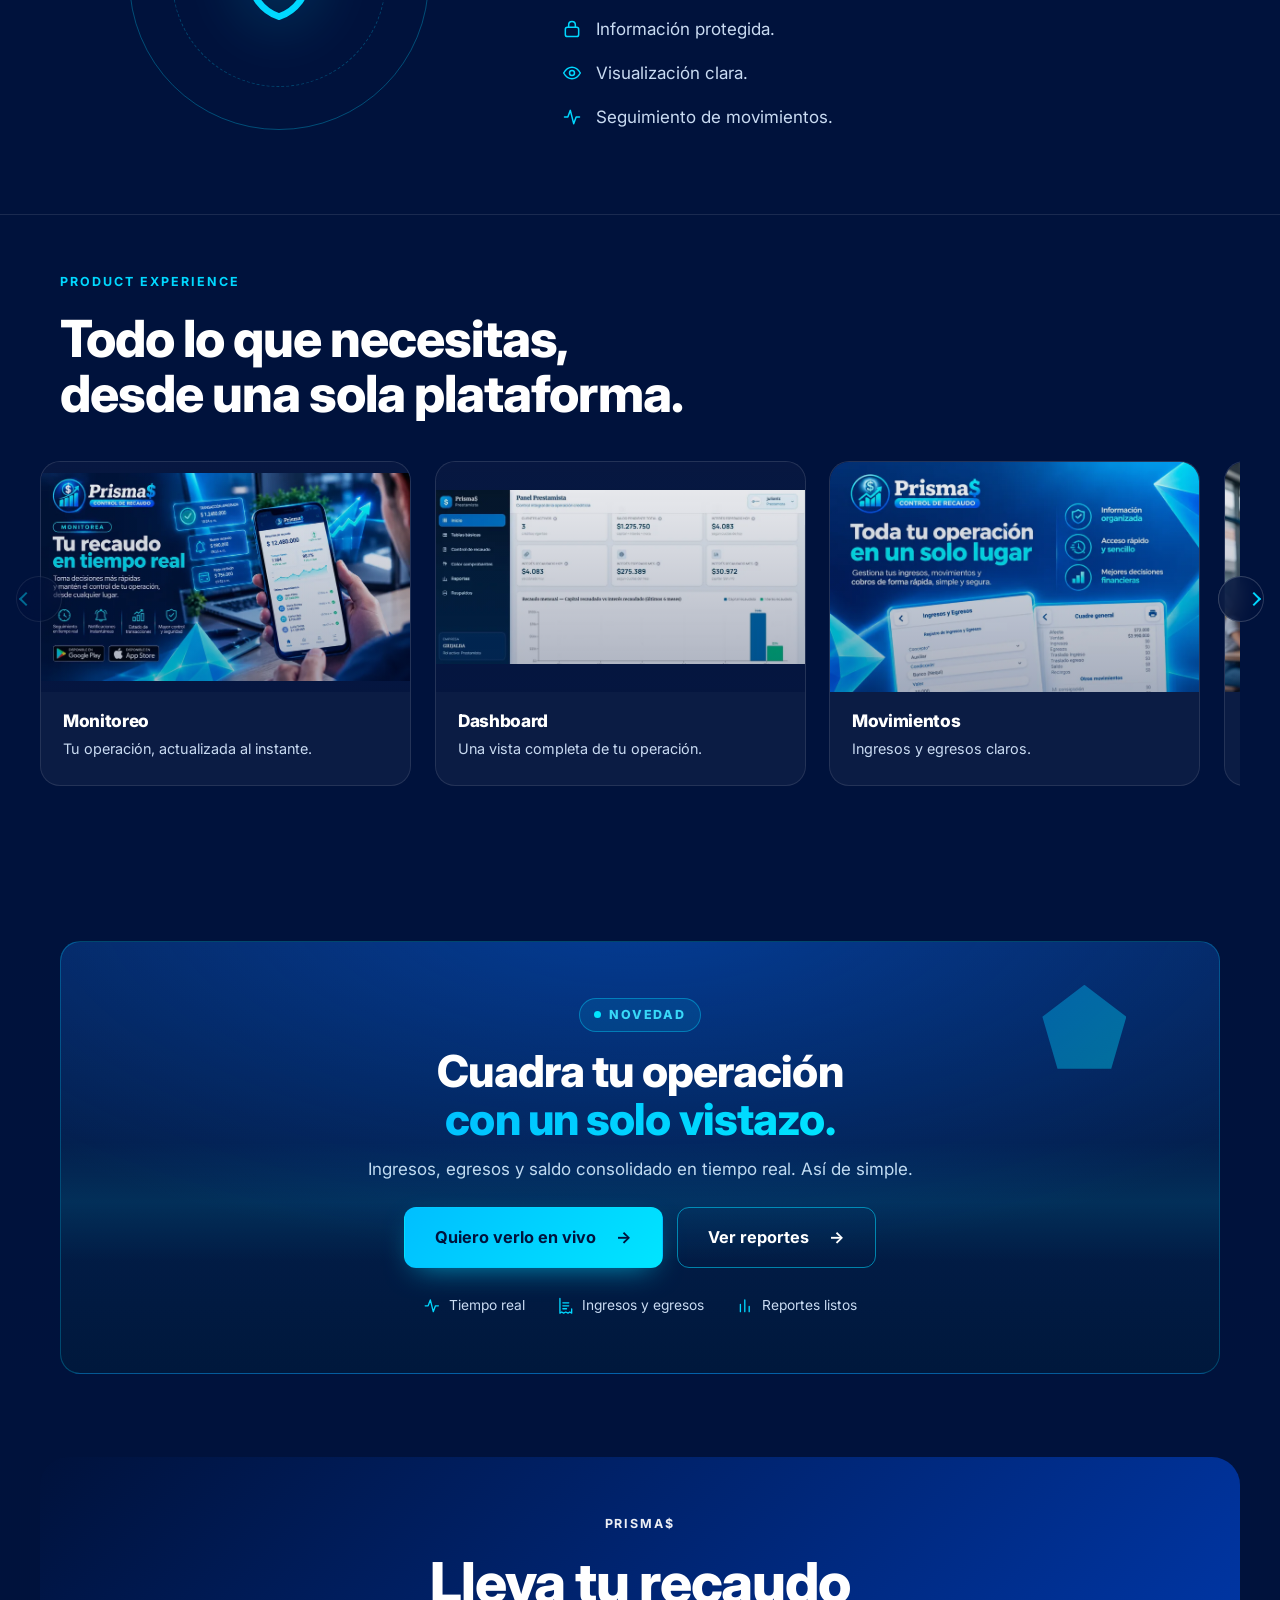
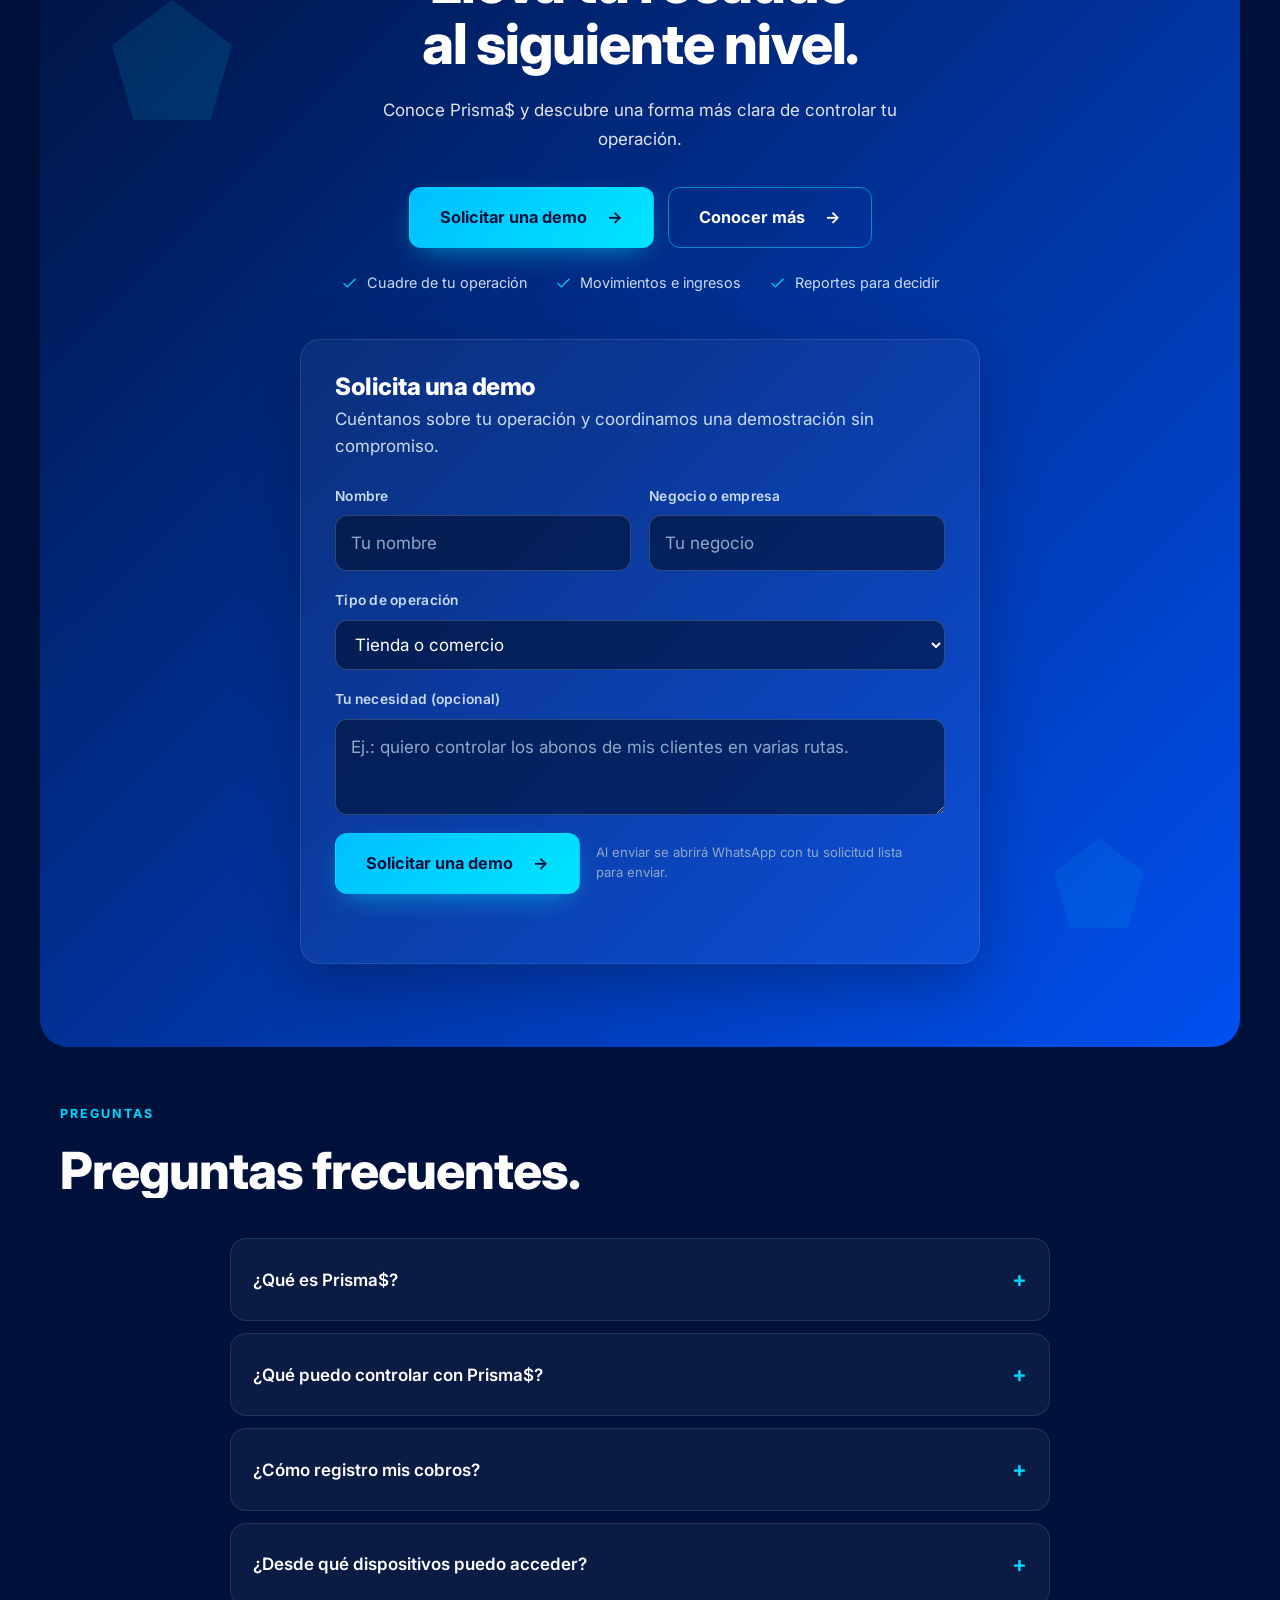
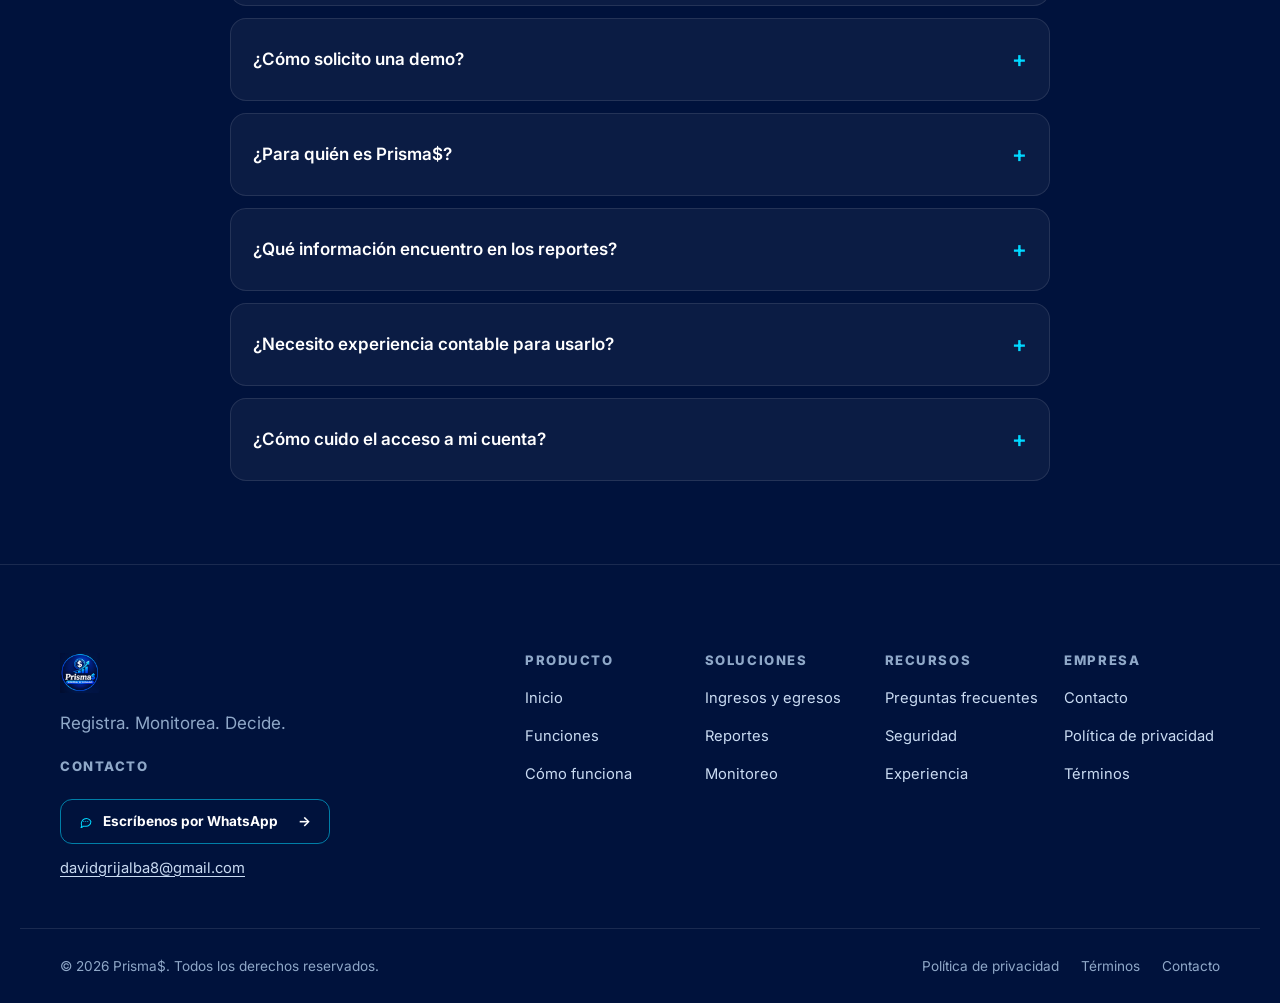
==== commit 114e8359: "feat(autonomic): SPEC 42 G-01..G-10 - movimiento vivo JS (autoplay showcase, sparkles, aurora drift," ====
--- a/index.html
+++ b/index.html
@@ -120,7 +120,7 @@
       <p class="topbar__text">
         <strong>Novedad Prisma$.</strong>
         <span class="topbar__sep" aria-hidden="true"></span>
-        Registra tus cobros y cuadra tu operación desde tu celular.
+        <span class="topbar__msg" data-topbar-msg>Registra tus cobros y cuadra tu operación desde tu celular.</span>
         <a class="topbar__link" href="pages/solicitar-demo.html">
           Solicita tu demo hoy <span aria-hidden="true">&rarr;</span>
         </a>
@@ -179,7 +179,7 @@
     <section class="hero section" id="inicio" data-spotlight>
       <div class="container hero__inner">
         <div class="hero__content">
-          <span class="badge reveal" data-reveal>Control de recaudo</span>
+          <span class="badge reveal" data-reveal>Centraliza&middot;Monitorea&middot;Decide</span>
           <h1 class="hero__title">
             <span class="hero__line" data-stagger>Controla tu recaudo.</span>
             <span class="hero__line text-gradient" data-stagger>
@@ -204,6 +204,9 @@
         <div class="hero__visual" data-reveal data-delay="120">
           <div class="hero__media">
             <img src="assets/hero.webp" srcset="assets/hero-800.webp 800w, assets/hero.webp 1536w" sizes="(min-width: 1024px) 600px, 92vw" alt="Prisma$ mostrando el control de recaudo en un dashboard" class="hero__img" width="900" height="700" fetchpriority="high" />
+            <img class="hero__slide" src="assets/art-monitoreo.svg" alt="" aria-hidden="true" loading="lazy" width="800" height="450" />
+            <img class="hero__slide" src="assets/art-reportes.svg" alt="" aria-hidden="true" loading="lazy" width="800" height="450" />
+            <img class="hero__slide" src="assets/art-movimientos.svg" alt="" aria-hidden="true" loading="lazy" width="800" height="450" />
             <span class="hero__media-overlay" aria-hidden="true"></span>
           </div>
 
@@ -656,7 +659,7 @@
         <div class="benefits__grid">
           <article class="card card--benefit reveal" data-reveal>
             <span class="card__thumb">
-              <img src="assets/monitor.webp" srcset="assets/monitor-800.webp 800w, assets/monitor.webp 1536w" sizes="(min-width: 1024px) 340px, 92vw" alt="Panel de monitoreo en tiempo real de Prisma$" loading="lazy" width="900" height="700" />
+              <img src="assets/art-monitoreo.svg" alt="Panel de monitoreo en tiempo real de Prisma$" loading="lazy" width="800" height="450" />
             </span>
             <span class="card__icon" data-icon="activity" aria-hidden="true"></span>
             <h3 class="card__title">Monitoreo en tiempo real</h3>
@@ -672,7 +675,7 @@
 </article>
           <article class="card card--benefit reveal" data-reveal data-delay="60">
             <span class="card__thumb">
-              <img src="assets/process.webp" srcset="assets/process-800.webp 800w, assets/process.webp 1536w" sizes="(min-width: 1024px) 340px, 92vw" alt="Registro ordenado de cobros en Prisma$" loading="lazy" width="900" height="700" />
+              <img src="assets/art-registro.svg" alt="Registro ordenado de cobros en Prisma$" loading="lazy" width="800" height="450" />
             </span>
             <span class="card__icon" data-icon="receipt" aria-hidden="true"></span>
             <h3 class="card__title">Registro de cobros</h3>
@@ -688,7 +691,7 @@
 </article>
           <article class="card card--benefit reveal" data-reveal data-delay="120">
             <span class="card__thumb">
-              <img src="assets/dashboard.webp" srcset="assets/dashboard-800.webp 800w, assets/dashboard.webp 1536w" sizes="(min-width: 1024px) 340px, 92vw" alt="Reportes consolidados en el dashboard de Prisma$" loading="lazy" width="900" height="700" />
+              <img src="assets/art-reportes.svg" alt="Reportes consolidados en el dashboard de Prisma$" loading="lazy" width="800" height="450" />
             </span>
             <span class="card__icon" data-icon="bar-chart" aria-hidden="true"></span>
             <h3 class="card__title">Reportes</h3>
@@ -704,7 +707,7 @@
 </article>
           <article class="card card--benefit reveal" data-reveal>
             <span class="card__thumb">
-              <img src="assets/finance.webp" srcset="assets/finance-800.webp 800w, assets/finance.webp 1536w" sizes="(min-width: 1024px) 340px, 92vw" alt="Ingresos y egresos de tu operación en Prisma$" loading="lazy" width="900" height="700" />
+              <img src="assets/art-movimientos.svg" alt="Ingresos y egresos de tu operación en Prisma$" loading="lazy" width="800" height="450" />
             </span>
             <span class="card__icon" data-icon="check" aria-hidden="true"></span>
             <h3 class="card__title">Control de movimientos</h3>
@@ -720,7 +723,7 @@
 </article>
           <article class="card card--benefit reveal" data-reveal data-delay="60">
             <span class="card__thumb">
-              <img src="assets/usecase.webp" srcset="assets/usecase-800.webp 800w, assets/usecase.webp 1536w" sizes="(min-width: 1024px) 340px, 92vw" alt="Toda tu operación centralizada en Prisma$" loading="lazy" width="900" height="700" />
+              <img src="assets/art-centralizada.svg" alt="Toda tu operación centralizada en Prisma$" loading="lazy" width="800" height="450" />
             </span>
             <span class="card__icon" data-icon="layers" aria-hidden="true"></span>
             <h3 class="card__title">Información centralizada</h3>
@@ -736,7 +739,7 @@
 </article>
           <article class="card card--benefit reveal" data-reveal data-delay="120">
             <span class="card__thumb">
-              <img src="assets/hero.webp" srcset="assets/hero-800.webp 800w, assets/hero.webp 1536w" sizes="(min-width: 1024px) 340px, 92vw" alt="Acceso a Prisma$ desde cualquier dispositivo" loading="lazy" width="900" height="700" />
+              <img src="assets/art-dispositivos.svg" alt="Acceso a Prisma$ desde cualquier dispositivo" loading="lazy" width="800" height="450" />
             </span>
             <span class="card__icon" data-icon="smartphone" aria-hidden="true"></span>
             <h3 class="card__title">Acceso desde cualquier dispositivo</h3>
@@ -818,6 +821,7 @@
         <div class="promo__inner">
           <div class="promo__frame" aria-hidden="true"></div>
           <span class="prism prism--orbit" aria-hidden="true"></span>
+          <span class="scanline" data-scanline aria-hidden="true"></span>
           <span class="promo__flag">Novedad</span>
           <h2 id="promo-title" class="promo__title">Cuadra tu operación <br /><span class="text-gradient">con un solo vistazo.</span></h2>
           <p class="promo__text">Ingresos, egresos y saldo consolidado en tiempo real. Así de simple.</p>
--- a/css/styles.css
+++ b/css/styles.css
@@ -126,7 +126,8 @@
 .text-gradient {
   background: var(--grad-cyan);
   -webkit-background-clip: text;
-  background-clip: text;
+          background-clip: text;
+  -webkit-text-fill-color: transparent;
   color: transparent;
 }
 .muted { color: var(--ink-muted); font-size: 0.85em; }
@@ -2230,3 +2231,110 @@
   z-index: 2;
 }
 .card:hover::after { opacity: 1; transform: none; }
+
+/* =========================================================
+   42. AUTONOMIC UX — MOVIMIENTO VIVO CONSTANTE (G-01…G-10)
+   Spec §42 · Guardas §19/§23/§35 (JS se apaga con
+   reduced-motion / tab oculta; solo transform/opacity)
+   ========================================================= */
+
+/* ---------- G-05 CONTADOR DEL SLIDER CON PULSO ---------- */
+@media (prefers-reduced-motion: no-preference) {
+  .slider__counter [data-slider-count] {
+    display: inline-block;
+    transform-origin: left center;
+    animation: countPulse 2.4s ease-in-out infinite;
+  }
+  @keyframes countPulse {
+    0%, 100% { transform: scale(1); opacity: 0.8; }
+    50% { transform: scale(1.12); opacity: 1; }
+  }
+}
+
+/* ---------- G-06 PUNTOS "ACTIVIDAD VIVO" EN HERO META ---------- */
+@media (prefers-reduced-motion: no-preference) {
+  .hero__meta .dot { animation: dotLife 2.8s ease-in-out infinite; }
+  .hero__meta li:nth-child(2) .dot { animation-delay: 0.35s; }
+  .hero__meta li:nth-child(3) .dot { animation-delay: 0.7s; }
+  @keyframes dotLife {
+    0%, 100% { opacity: 0.25; transform: scale(0.85); }
+    50% { opacity: 1; transform: scale(1.15); }
+  }
+}
+
+/* ---------- G-07 RIPPLE RINGS EN WhatsApp FAB ---------- */
+.wa-fab::before, .wa-fab::after {
+  content: "";
+  position: absolute;
+  inset: -2px;
+  border-radius: 50%;
+  border: 2px solid rgba(0, 216, 255, 0.5);
+  pointer-events: none;
+  opacity: 0;
+}
+@media (prefers-reduced-motion: no-preference) {
+  .wa-fab::before { animation: fabRipple 2.8s ease-out infinite; }
+  .wa-fab::after { animation: fabRipple 2.8s ease-out infinite 1.4s; }
+  @keyframes fabRipple {
+    0% { transform: scale(0.7); opacity: 0.7; }
+    100% { transform: scale(1.9); opacity: 0; }
+  }
+}
+@media (prefers-reduced-motion: reduce) { .wa-fab::before, .wa-fab::after { display: none; } }
+
+/* ---------- G-02 SPARKLES (partículas JS) ---------- */
+.spark {
+  position: absolute;
+  width: 6px;
+  height: 6px;
+  border-radius: 50%;
+  background: var(--prisma-cyan-400);
+  box-shadow: 0 0 12px rgba(0, 229, 255, 0.9);
+  pointer-events: none;
+  z-index: 1;
+}
+.spark--gold { background: var(--prisma-yellow); box-shadow: 0 0 10px rgba(255, 194, 26, 0.8); }
+.promo__inner .spark { z-index: 3; }
+
+/* ---------- G-08 SCANLINE (barrido de luz, JS rAF) ---------- */
+.scanline {
+  position: absolute;
+  left: 0;
+  right: 0;
+  top: 0;
+  height: 120px;
+  background: linear-gradient(180deg, transparent, rgba(0, 229, 255, 0.09), transparent);
+  pointer-events: none;
+  opacity: 0;
+}
+.scanline.is-on { opacity: 1; }
+
+/* ---------- G-10 HERO PREVIEW CROSSFADE ---------- */
+.hero__slide {
+  position: absolute;
+  inset: 0;
+  width: 100%;
+  height: 100%;
+  object-fit: cover;
+  opacity: 0;
+  transition: opacity 1s var(--ease);
+}
+.hero__slide.is-on { opacity: 1; }
+
+/* ---------- G-10 TOPBAR CÍCLICO ---------- */
+.topbar__msg { display: inline-block; transition: opacity 0.35s var(--ease); }
+.topbar__msg.is-swap { opacity: 0; }
+
+/* ---------- G-09 PASE DE COMPACIDAD (densidad #2) ---------- */
+.card {
+  --card-pad: 26px;
+  padding: var(--card-pad);
+}
+.card__thumb {
+  margin: calc(-1 * var(--card-pad) - 1px) calc(-1 * var(--card-pad) - 1px) 20px;
+}
+.card__icon { margin-bottom: 16px; }
+.benefits__grid { gap: clamp(16px, 2vw, 24px); }
+
+/* G-10 (base imgs del tour) */
+.hero__img { transition: opacity 1s var(--ease); }
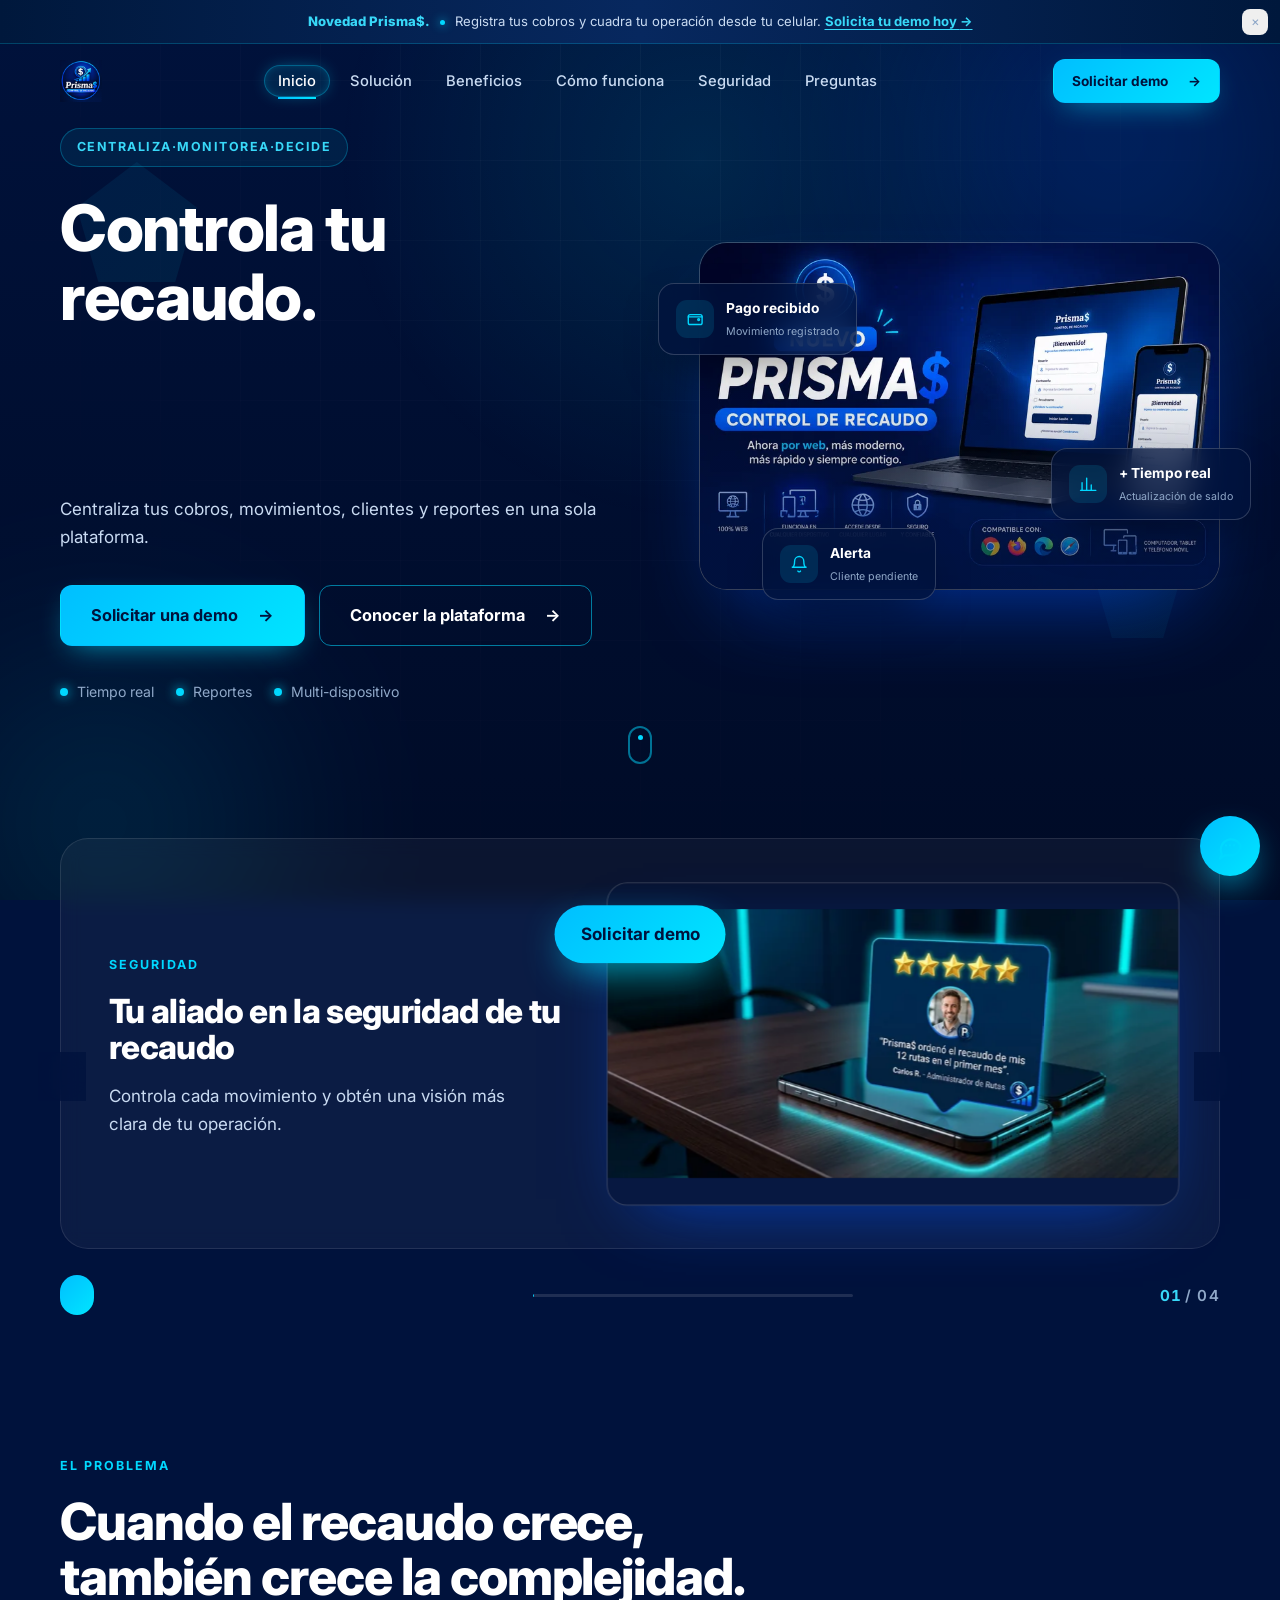
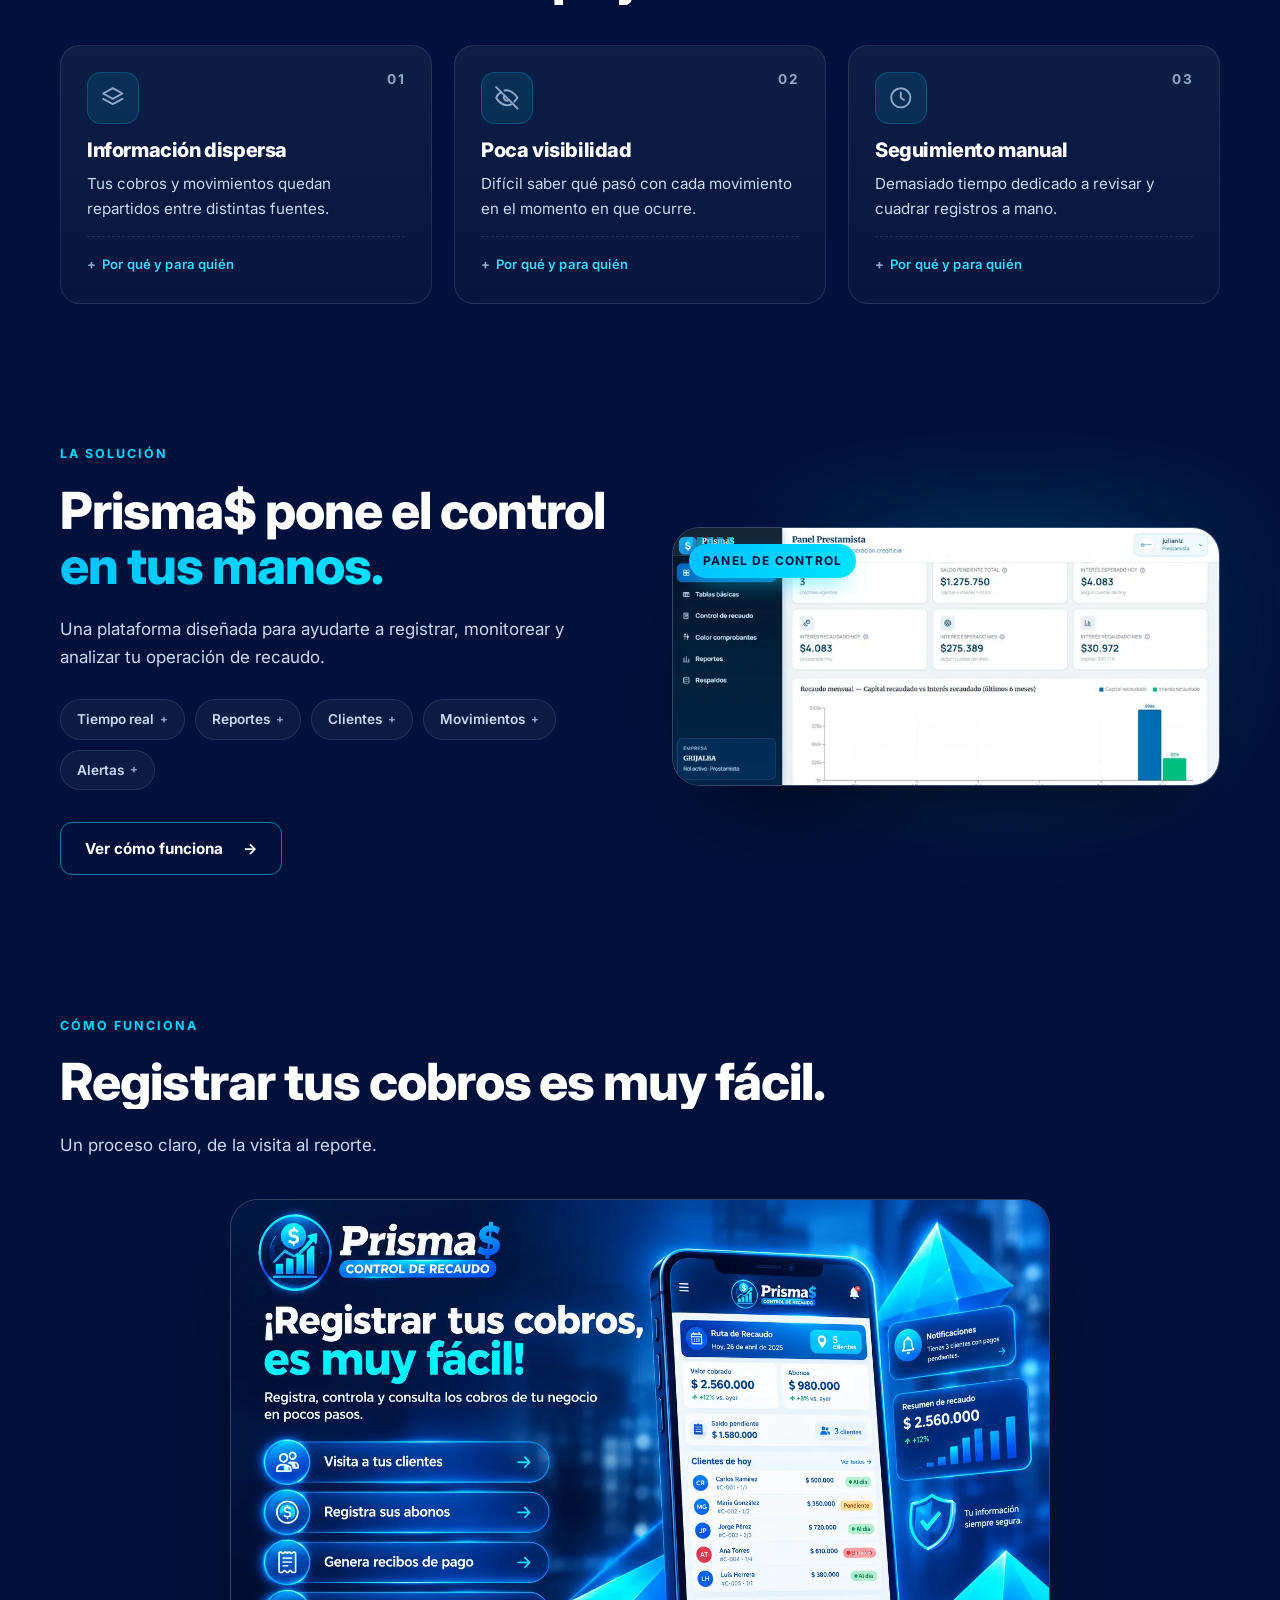
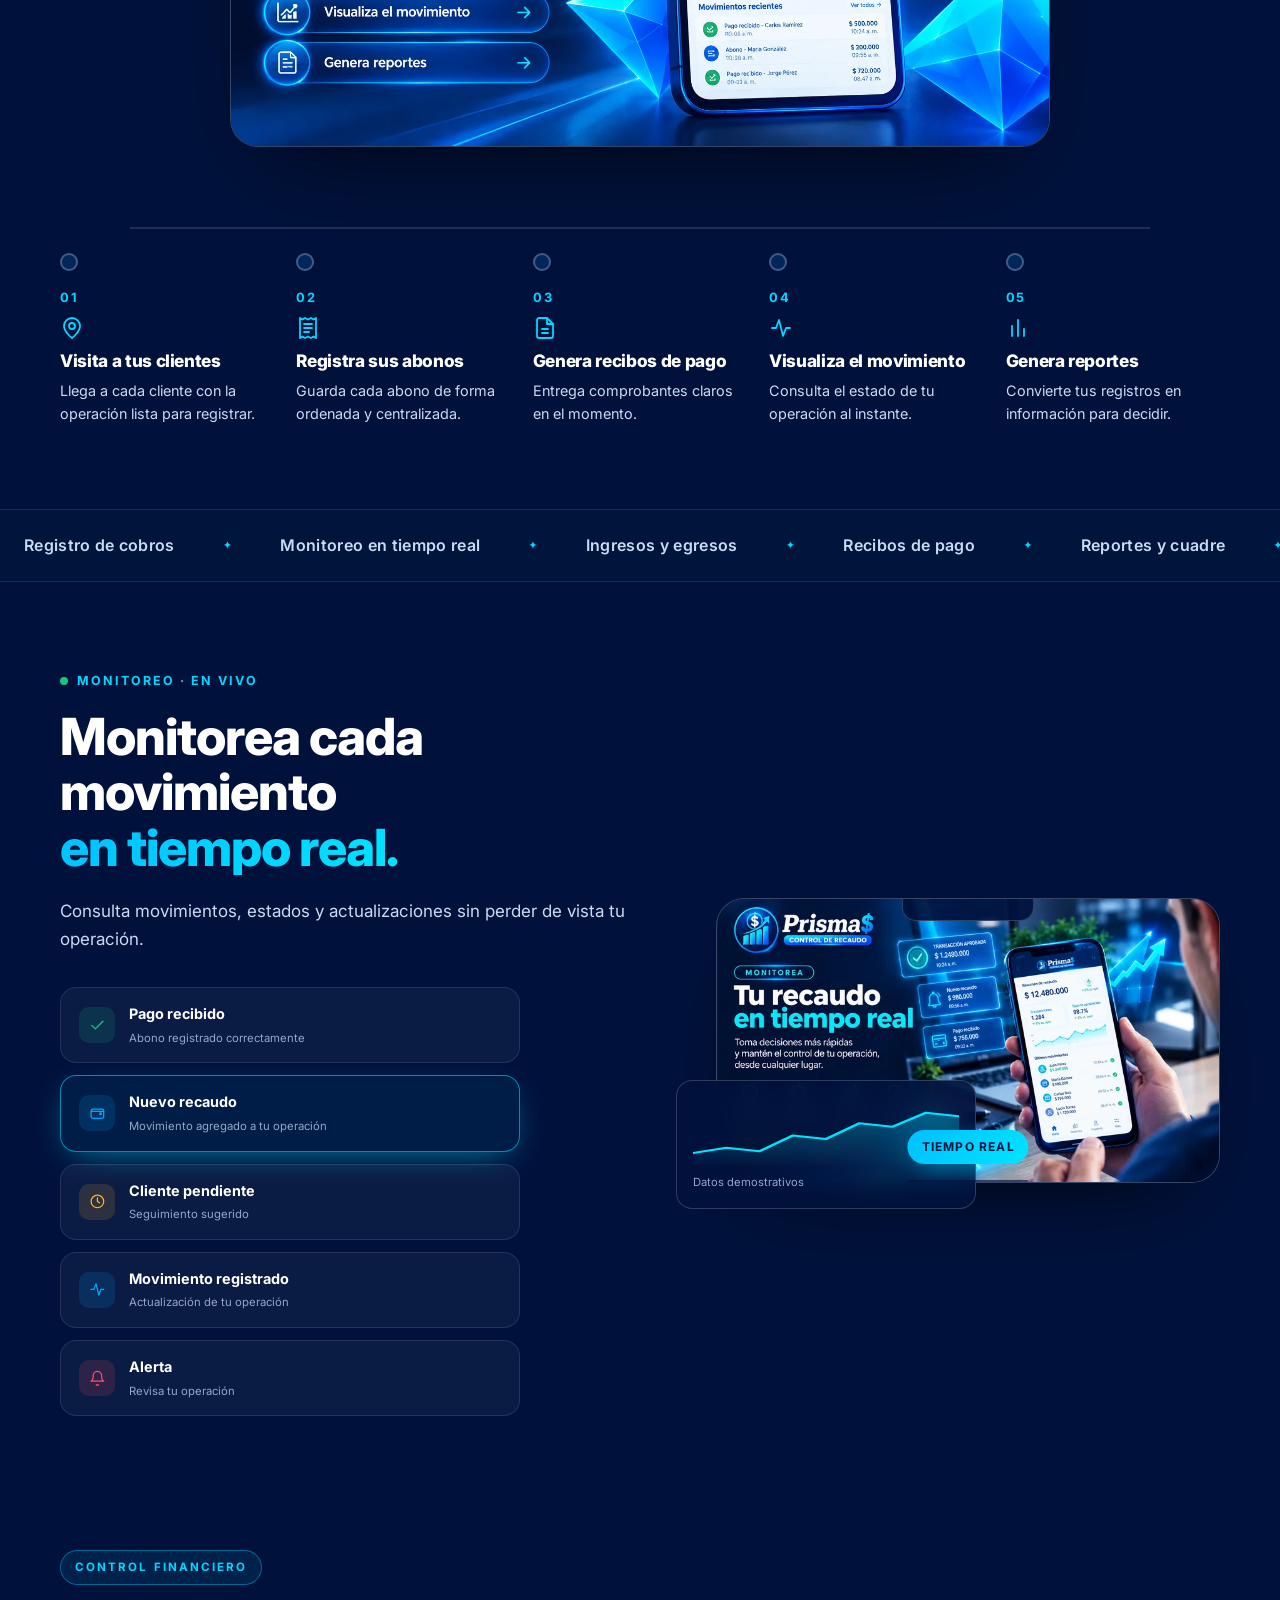
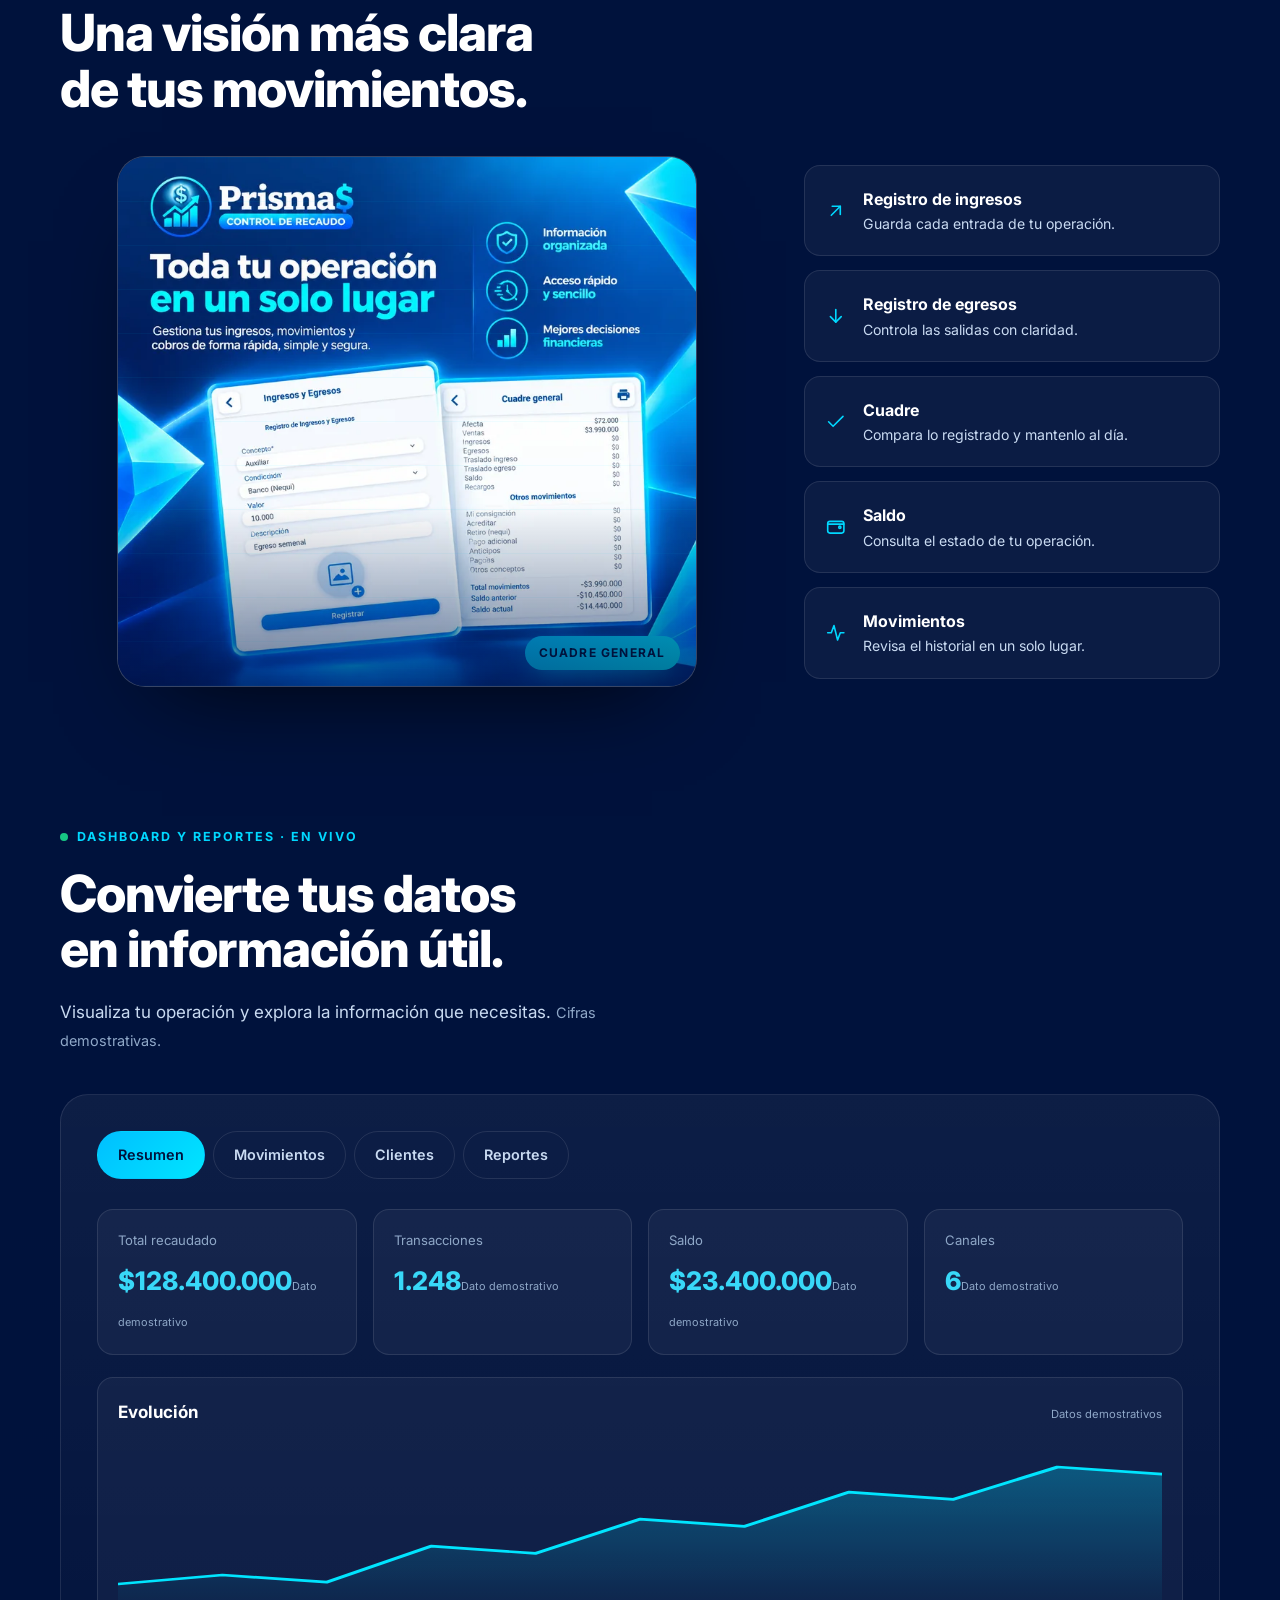
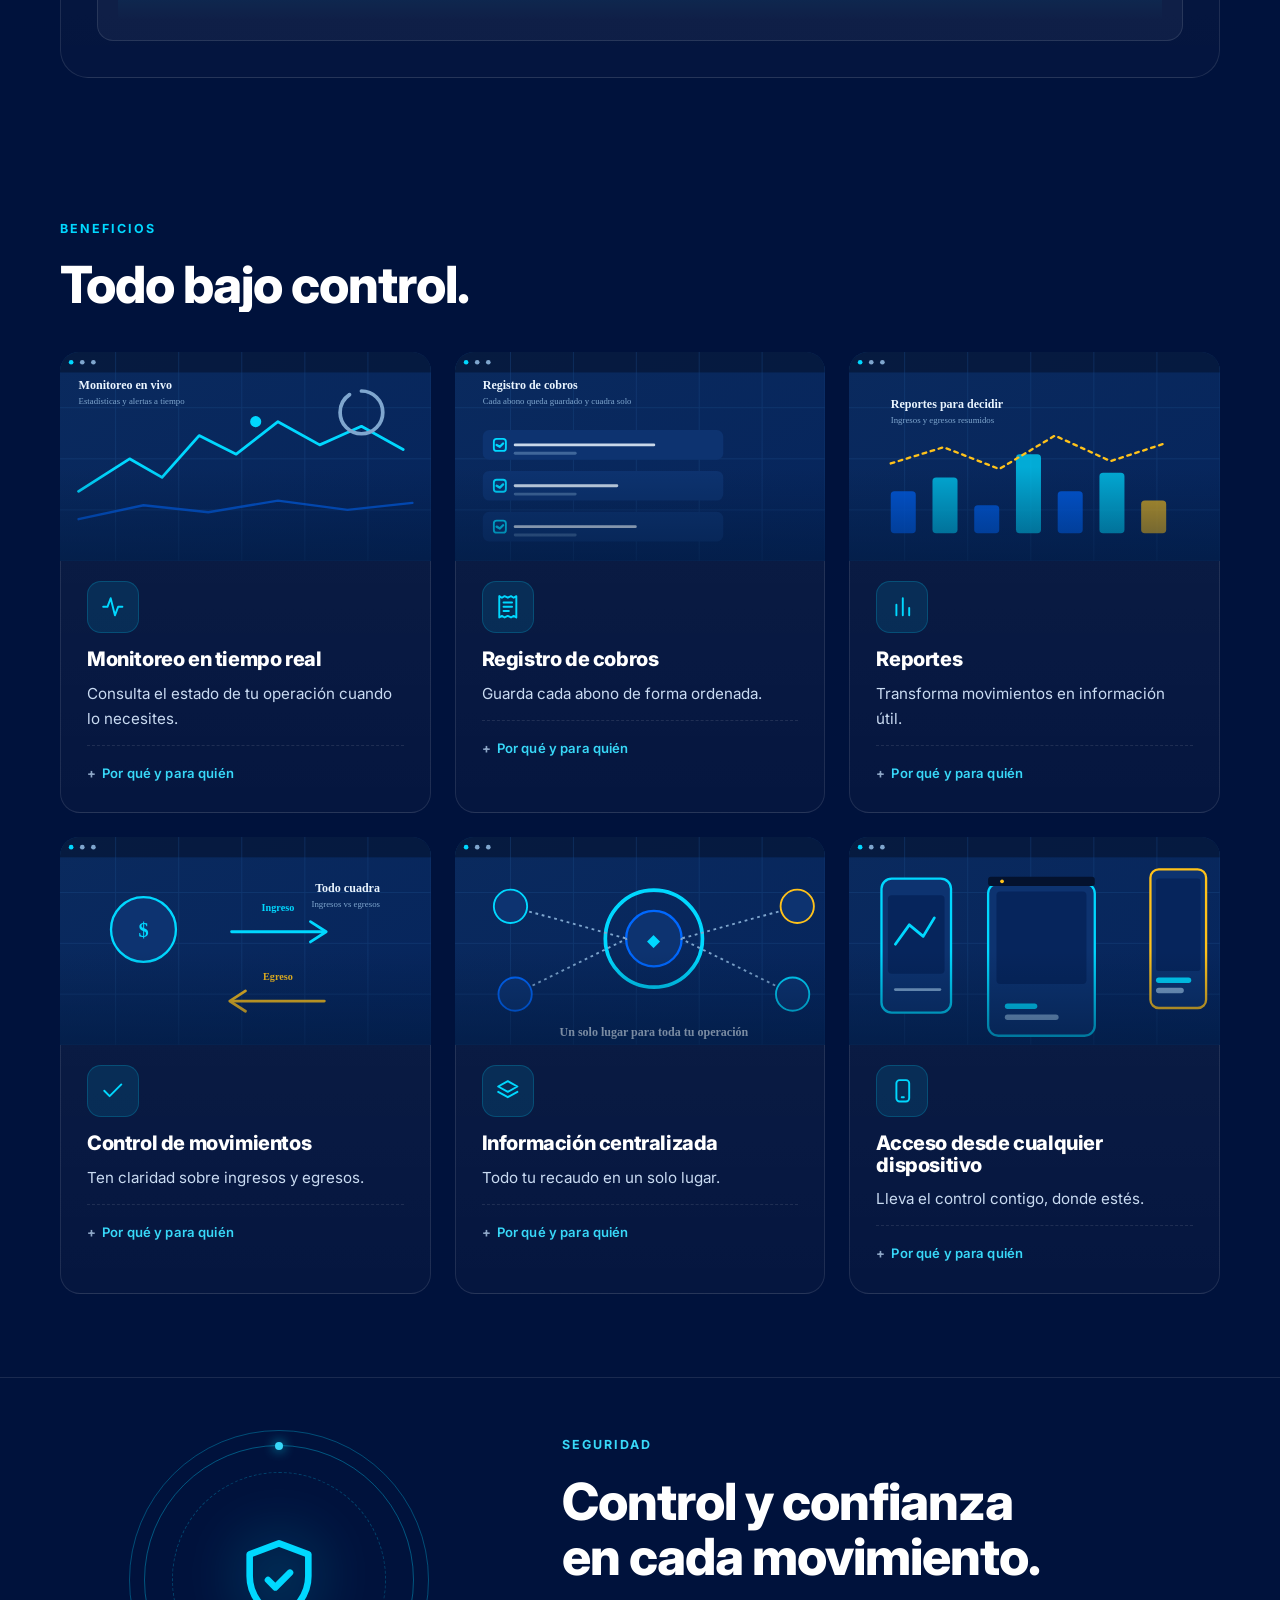
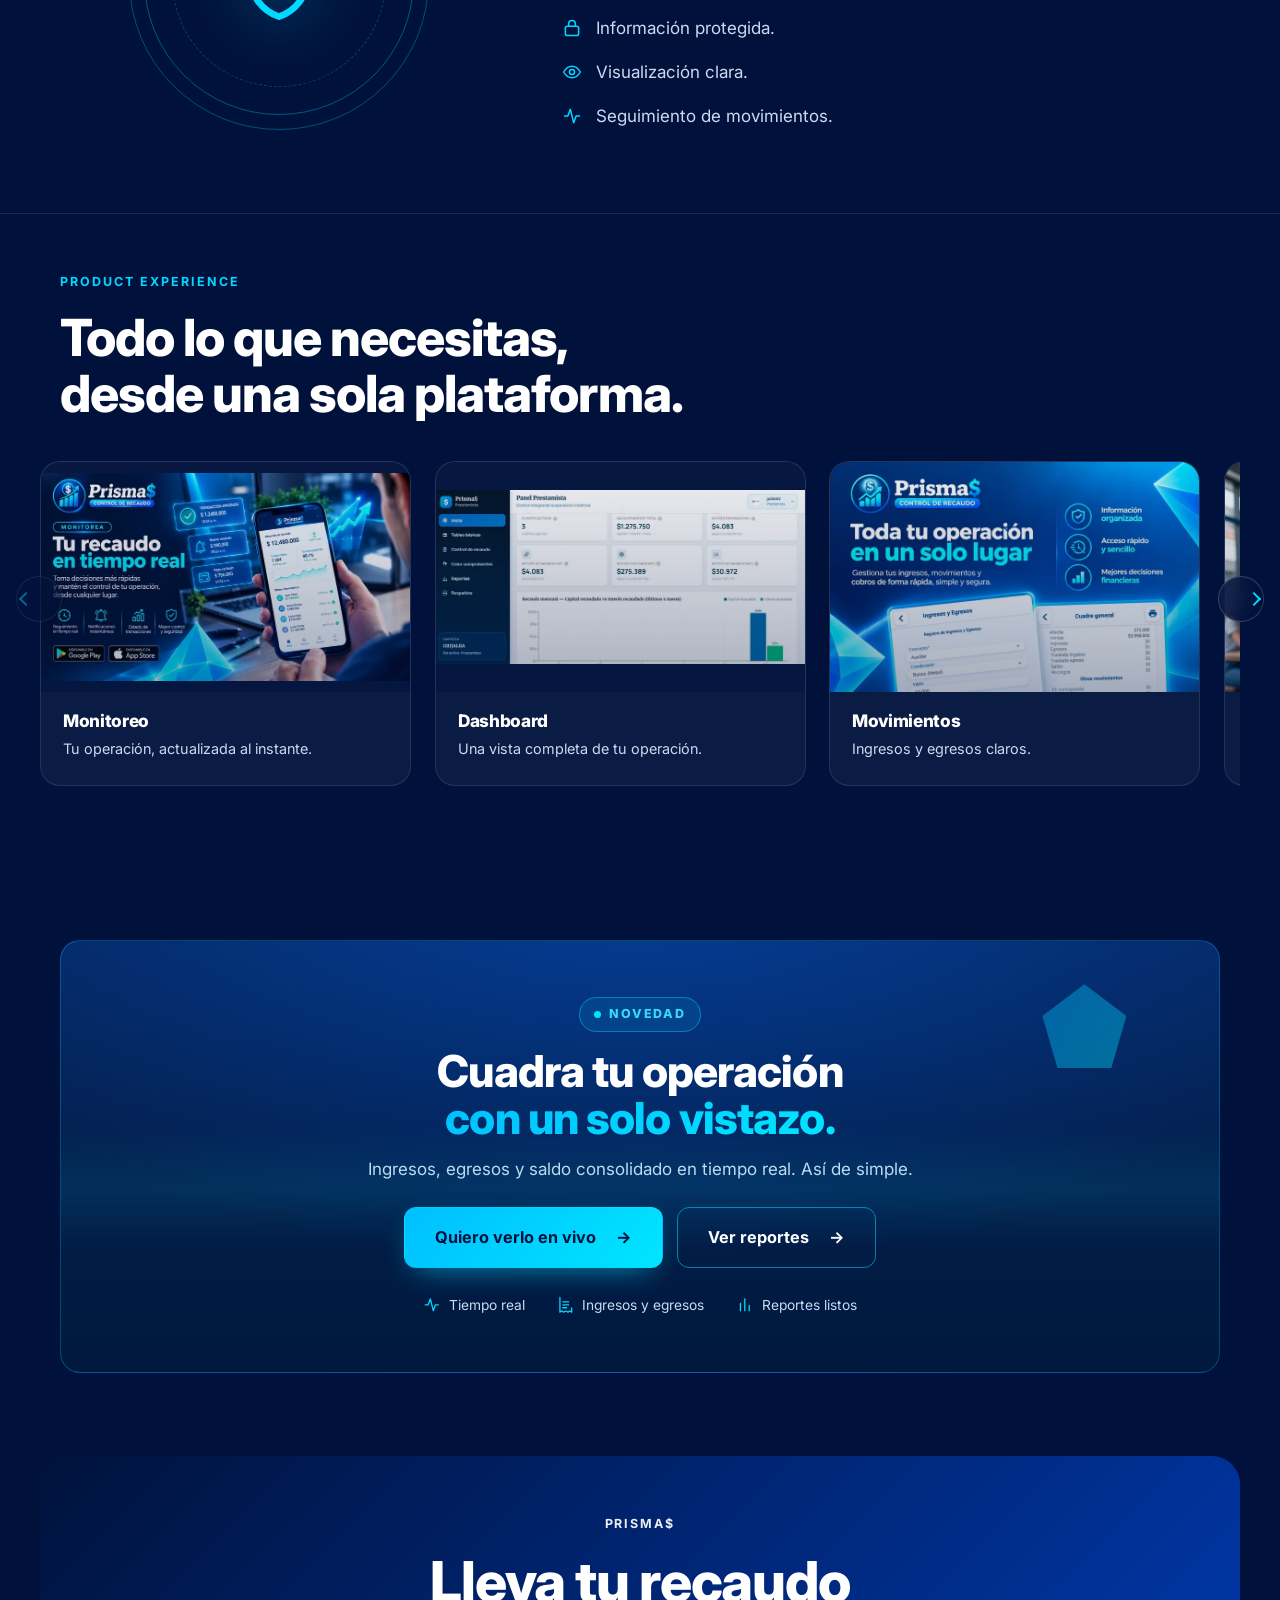
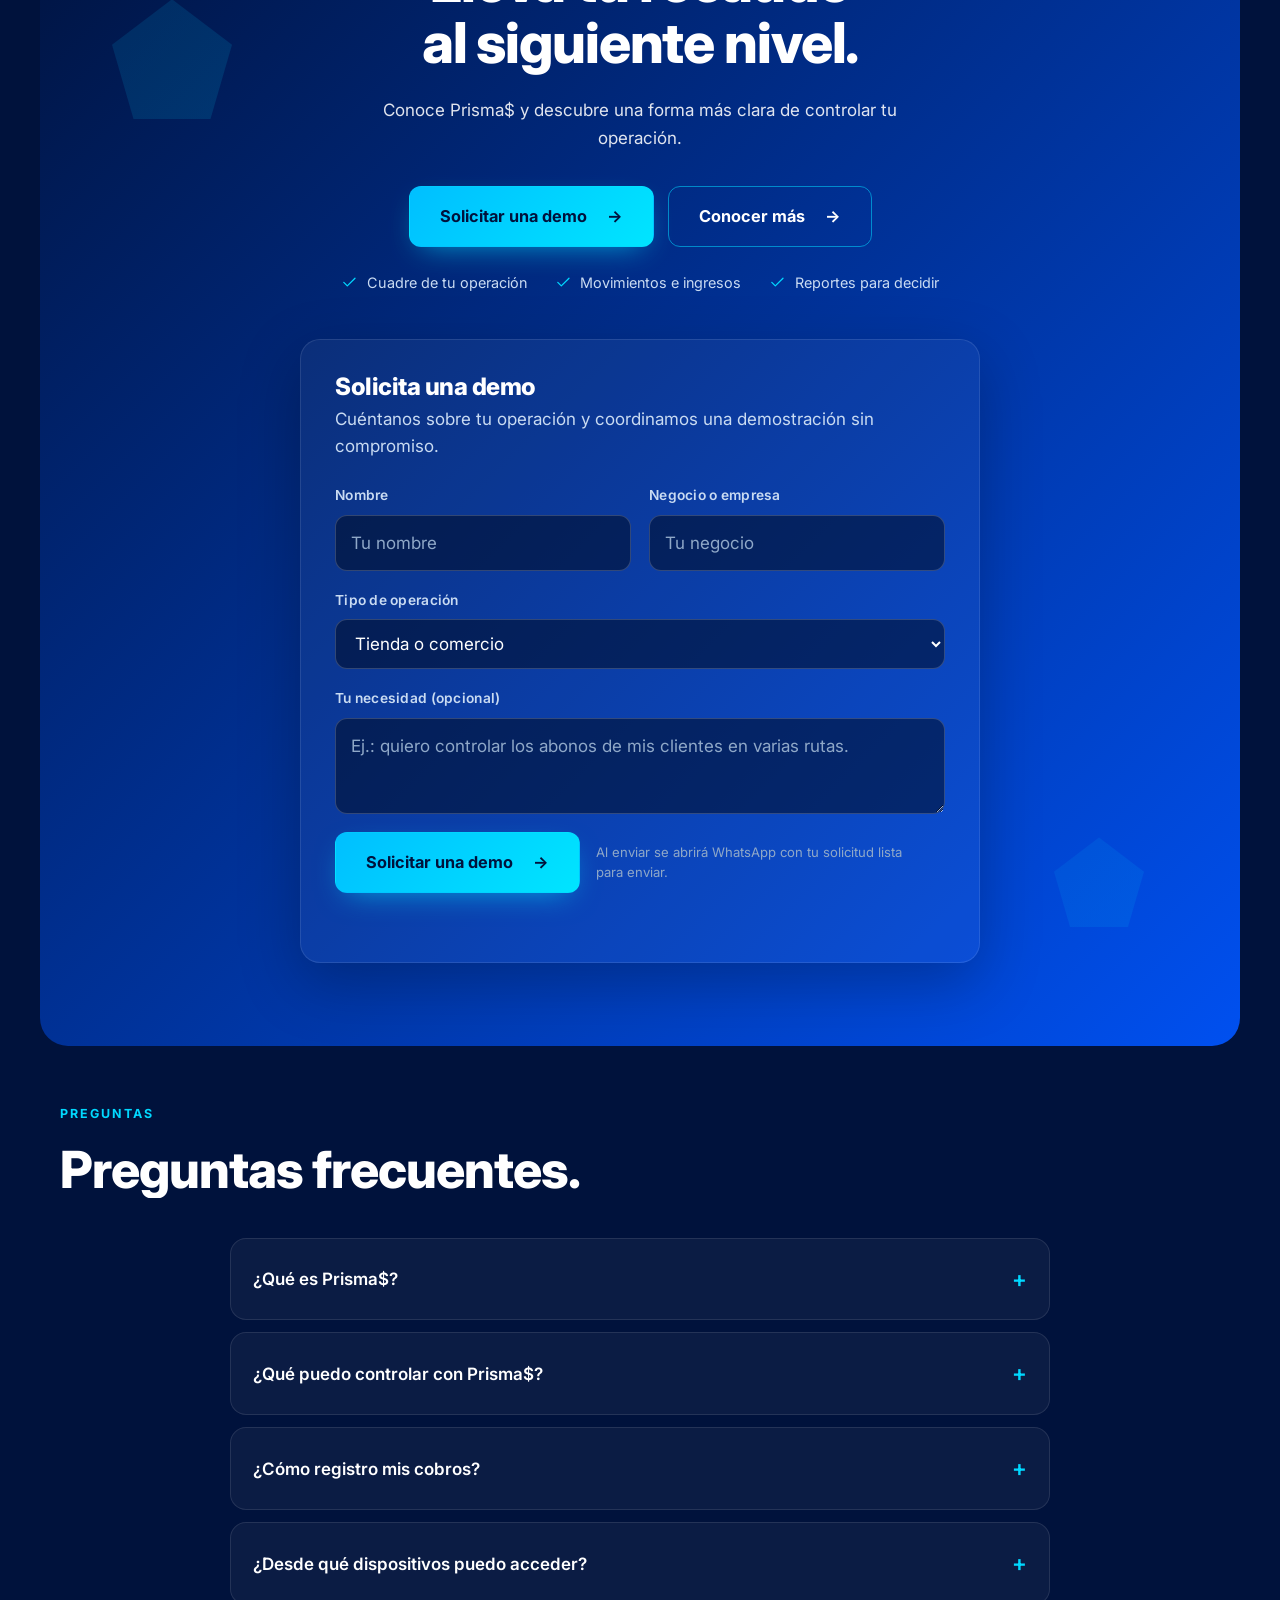
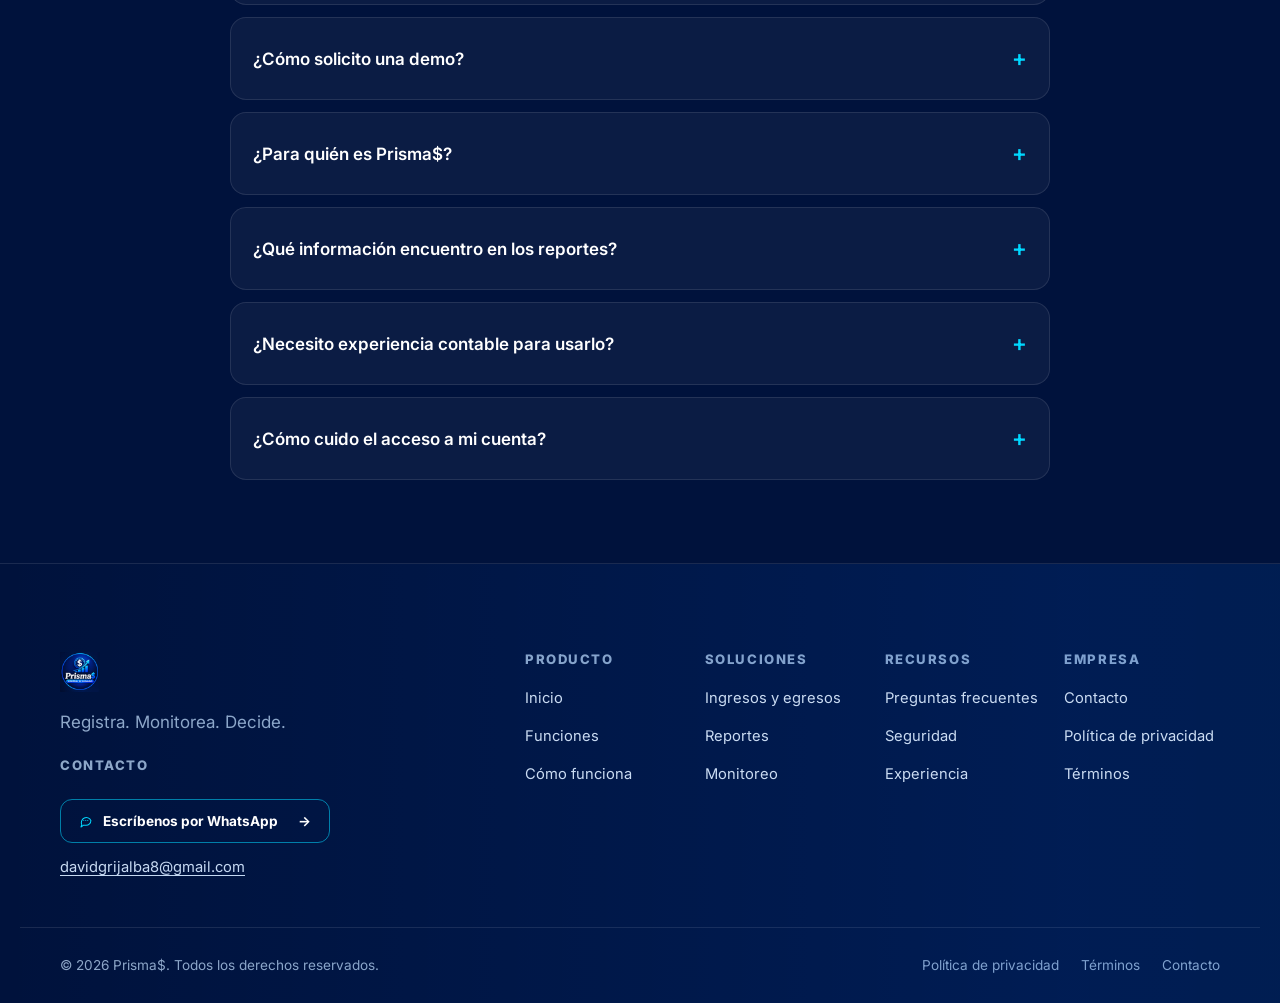
==== commit 164bba5b: "feat(live): SPEC 43 H-01..H-09 animaciones constantes + O-01 badge En vivo - feed en vivo Monitoreo " ====
--- a/index.html
+++ b/index.html
@@ -503,7 +503,7 @@
     <section class="section monitor" id="monitoreo">
       <div class="container monitor__inner">
         <div class="monitor__content reveal" data-reveal>
-          <span class="eyebrow">Monitoreo</span>
+          <span class="eyebrow eyebrow--live">Monitoreo · En vivo</span>
           <h2 class="section__title">Monitorea cada movimiento<br /><span class="text-gradient">en tiempo real.</span></h2>
           <p class="section__lead">Consulta movimientos, estados y actualizaciones sin perder de vista tu operación.</p>
 
@@ -546,6 +546,7 @@
               </defs>
               <path class="mini-chart__area" d="M0,64 L30,58 L60,62 L90,44 L120,48 L150,30 L180,34 L210,18 L240,22 L240,80 L0,80 Z" fill="url(#chartFill)" />
               <path class="mini-chart__line" d="M0,64 L30,58 L60,62 L90,44 L120,48 L150,30 L180,34 L210,18 L240,22" fill="none" stroke="#00E5FF" stroke-width="2.5" stroke-linecap="round" stroke-linejoin="round" />
+              <circle class="mini-chart__dot" cx="0" cy="0" r="3.5" fill="#E6FBFF" />
             </svg>
             <small>Datos demostrativos</small>
           </div>
@@ -564,6 +565,7 @@
         <div class="finance__inner">
           <figure class="device device--hero reveal" data-reveal>
             <span class="device__tag device__tag--finance" aria-hidden="true">Cuadre general</span>
+            <span class="device__sweep" aria-hidden="true"></span>
             <img src="assets/finance.webp" srcset="assets/finance-800.webp 800w, assets/finance.webp 1311w" sizes="(min-width: 1024px) 1160px, 92vw" alt="Vista de ingresos, egresos y cuadre general" loading="lazy" width="1200" height="720" />
           </figure>
 
@@ -582,7 +584,7 @@
     <section class="section analytics" id="reportes">
       <div class="container">
         <header class="section__header reveal" data-reveal>
-          <span class="eyebrow">Dashboard y reportes</span>
+          <span class="eyebrow eyebrow--live">Dashboard y reportes · En vivo</span>
           <h2 class="section__title">Convierte tus datos<br />en información útil.</h2>
           <p class="section__lead">Visualiza tu operación y explora la información que necesitas. <span class="muted">Cifras demostrativas.</span></p>
         </header>
@@ -763,6 +765,7 @@
         <div class="security__visual reveal" data-reveal>
           <div class="shield" aria-hidden="true">
             <span class="shield__ring"></span>
+            <span class="shield__orbit"><span class="shield__sat"></span></span>
             <span class="shield__core" data-icon="shield"></span>
           </div>
         </div>
@@ -841,6 +844,7 @@
     <!-- ============ CTA PRINCIPAL ============ -->
     <section class="section cta" id="demo">
       <div class="cta__decor" aria-hidden="true">
+        <span class="cta__sweep"></span>
         <span class="prism prism--cta-1"></span>
         <span class="prism prism--cta-2"></span>
       </div>
--- a/css/styles.css
+++ b/css/styles.css
@@ -1959,7 +1959,7 @@
   }
   [data-reveal], [data-stagger] { opacity: 1 !important; transform: none !important; }
   .chart__line, .mini-chart__line { stroke-dashoffset: 0 !important; }
-  .prism, .shield__ring { animation: none !important; }
+  .prism, .shield__ring, .shield__orbit, .mini-chart__dot { animation: none !important; }
 }
 
 /* =========================================================
@@ -2338,3 +2338,187 @@
 
 /* G-10 (base imgs del tour) */
 .hero__img { transition: opacity 1s var(--ease); }
+
+/* =========================================================
+   43. EXPERIENCIA VIVA — ANIMACIONES CONSTANTES Y PIEZAS
+   ORIGINALES (H-01…H-09, O-01)
+   Spec §43 · Guardas §19/§23/§35 (transform/opacity/bg only;
+   reduced-motion desactiva; contenido sin datos ficticios)
+   ========================================================= */
+
+/* ---------- O-01 BADGE "EN VIVO" (eyebrows con datos vivos) ---------- */
+.eyebrow--live { display: inline-flex; align-items: center; gap: 9px; }
+.eyebrow--live::before {
+  content: "";
+  width: 8px;
+  height: 8px;
+  border-radius: 50%;
+  background: var(--success);
+  box-shadow: 0 0 0 0 rgba(23, 199, 132, 0.65);
+}
+@media (prefers-reduced-motion: no-preference) {
+  .eyebrow--live::before { animation: livePing 2.2s ease-out infinite; }
+}
+@keyframes livePing {
+  0% { box-shadow: 0 0 0 0 rgba(23, 199, 132, 0.7); }
+  70%, 100% { box-shadow: 0 0 0 9px rgba(23, 199, 132, 0); }
+}
+
+/* ---------- H-01 FEED EN VIVO (Monitoreo, JS en cascada 1.6s) ---------- */
+@media (prefers-reduced-motion: no-preference) {
+  .js .monitor__content .notif {
+    transition: border-color 0.5s var(--ease), background-color 0.5s var(--ease),
+                box-shadow 0.5s var(--ease);
+  }
+  .js .monitor__content .notif.is-live {
+    border-color: rgba(0, 216, 255, 0.6);
+    background: rgba(0, 216, 255, 0.06);
+    box-shadow: 0 10px 34px -14px rgba(0, 216, 255, 0.7);
+  }
+}
+
+/* ---------- H-02 PUNTO VIAJERO (mini-gráfico de Monitoreo) ---------- */
+.mini-chart__dot { opacity: 0; }
+@supports (offset-path: path("M0 0")) {
+  @media (prefers-reduced-motion: no-preference) {
+    .mini-chart__dot {
+      offset-path: path("M0,64 L30,58 L60,62 L90,44 L120,48 L150,30 L180,34 L210,18 L240,22");
+      offset-distance: 0%;
+      filter: drop-shadow(0 0 5px rgba(0, 229, 255, 0.9));
+      animation: miniDot 8s ease-in-out infinite;
+    }
+  }
+  @keyframes miniDot {
+    0% { offset-distance: 0%; opacity: 0; }
+    8% { opacity: 1; }
+    92% { opacity: 1; }
+    100% { offset-distance: 100%; opacity: 0; }
+  }
+}
+
+/* ---------- H-03 BARRIDO DE CUADRE (panel financiero) ---------- */
+.device__sweep {
+  position: absolute;
+  top: 0; bottom: 0; left: -65%;
+  width: 65%;
+  background: linear-gradient(100deg, transparent, rgba(0, 229, 255, 0.10), transparent);
+  transform: translateX(-100%);
+  opacity: 0;
+  z-index: 3;
+  pointer-events: none;
+}
+@media (prefers-reduced-motion: no-preference) {
+  .device__sweep { animation: deviceSweep 7s ease-in-out infinite 1.2s; }
+  @keyframes deviceSweep {
+    0%, 55% { transform: translateX(-100%); opacity: 0; }
+    70% { opacity: 0.85; }
+    100% { transform: translateX(260%); opacity: 0; }
+  }
+}
+
+/* ---------- H-04 RESPIRO DEL CTA (barrido ambiental) ---------- */
+.cta__sweep {
+  position: absolute;
+  top: -20%; bottom: -20%;
+  left: -60%;
+  width: 40%;
+  background: linear-gradient(105deg, transparent, rgba(0, 229, 255, 0.07), transparent);
+  transform: translateX(-100%) skewX(-12deg);
+  opacity: 0;
+  pointer-events: none;
+}
+@media (prefers-reduced-motion: no-preference) {
+  .cta__sweep { animation: ctaSweep 9s ease-in-out infinite 2s; }
+  @keyframes ctaSweep {
+    0%, 50% { transform: translateX(-100%) skewX(-12deg); opacity: 0; }
+    68% { opacity: 1; }
+    100% { transform: translateX(480%) skewX(-12deg); opacity: 0; }
+  }
+}
+
+/* ---------- H-05 SATÉLITE ORBITAL (Seguridad) ---------- */
+.shield__orbit {
+  position: absolute;
+  inset: 5%;
+  border: 1px solid rgba(0, 216, 255, 0.35);
+  border-radius: 50%;
+}
+.shield__sat {
+  position: absolute;
+  top: -4px; left: 50%;
+  width: 8px; height: 8px;
+  margin-left: -4px;
+  border-radius: 50%;
+  background: var(--prisma-cyan-300);
+  box-shadow: 0 0 12px rgba(0, 229, 255, 0.9);
+}
+@media (prefers-reduced-motion: no-preference) {
+  .shield__orbit { animation: shieldOrbit 14s linear infinite; }
+  @keyframes shieldOrbit { to { transform: rotate(360deg); } }
+}
+
+/* ---------- H-06 PULSO EN CASCADA (chips de Solución) ---------- */
+@media (prefers-reduced-motion: no-preference) {
+  .chip { position: relative; }
+  .chip::before {
+    content: "";
+    position: absolute;
+    inset: 6px;
+    border-radius: 999px;
+    box-shadow: 0 0 0 0 rgba(0, 216, 255, 0);
+    pointer-events: none;
+    animation: chipLife 3s ease-in-out infinite;
+  }
+  .chip:nth-child(2)::before { animation-delay: 0.6s; }
+  .chip:nth-child(3)::before { animation-delay: 1.2s; }
+  .chip:nth-child(4)::before { animation-delay: 1.8s; }
+  .chip:nth-child(5)::before { animation-delay: 2.4s; }
+  @keyframes chipLife {
+    0%, 100% { box-shadow: 0 0 0 0 rgba(0, 216, 255, 0); }
+    50% { box-shadow: 0 0 0 6px rgba(0, 216, 255, 0.12); }
+  }
+}
+
+/* ---------- H-07 STATS QUE RESPIRAN (Dashboard) ---------- */
+@media (prefers-reduced-motion: no-preference) {
+  .stat .stat__value {
+    display: inline-block;
+    transform-origin: left bottom;
+    animation: statLife 4s ease-in-out infinite;
+  }
+  .stat:nth-child(2) .stat__value { animation-delay: 0.5s; }
+  .stat:nth-child(3) .stat__value { animation-delay: 1s; }
+  .stat:nth-child(4) .stat__value { animation-delay: 1.5s; }
+  @keyframes statLife {
+    0%, 100% { transform: scale(1); opacity: 0.85; }
+    50% { transform: scale(1.04); opacity: 1; }
+  }
+}
+
+/* ---------- H-08 BRILLO DE LA LÍNEA DEL TIMELINE ---------- */
+@media (prefers-reduced-motion: no-preference) {
+  .timeline::after { animation: timelineGlow 3s ease-in-out infinite; }
+  @keyframes timelineGlow {
+    0%, 100% { box-shadow: 0 0 12px rgba(0, 216, 255, 0.7); }
+    50% { box-shadow: 0 0 22px rgba(0, 216, 255, 1); }
+  }
+}
+
+/* ---------- H-09 DERIVA DEL GRADIENTE DEL FOOTER ---------- */
+.footer { position: relative; overflow: hidden; }
+.footer::before {
+  content: "";
+  position: absolute;
+  inset: 0;
+  background: linear-gradient(90deg, transparent, rgba(0, 104, 255, 0.12), rgba(0, 229, 255, 0.07), transparent);
+  background-size: 250% 100%;
+  pointer-events: none;
+}
+@media (prefers-reduced-motion: no-preference) {
+  .footer::before { animation: footerDrift 18s ease-in-out infinite; }
+  @keyframes footerDrift {
+    0% { background-position: 0% 0; }
+    50% { background-position: 100% 0; }
+    100% { background-position: 0% 0; }
+  }
+}
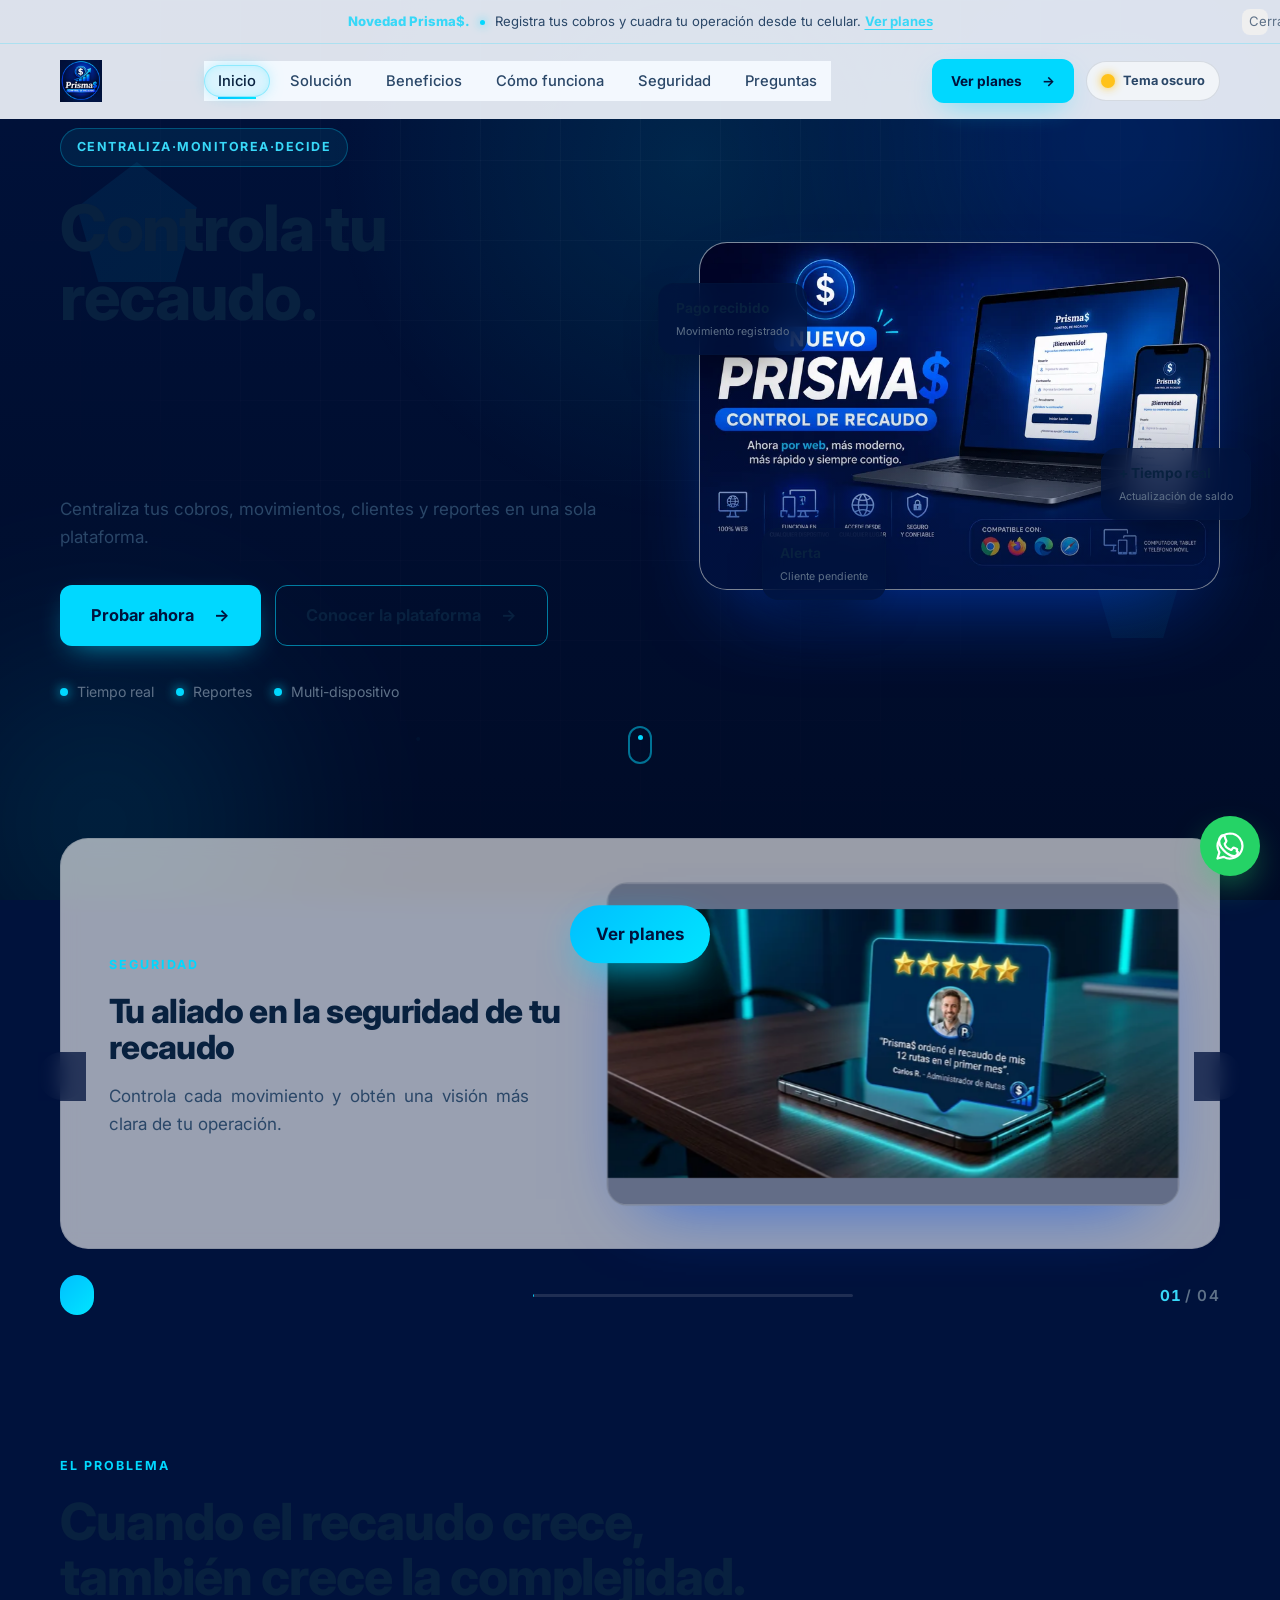
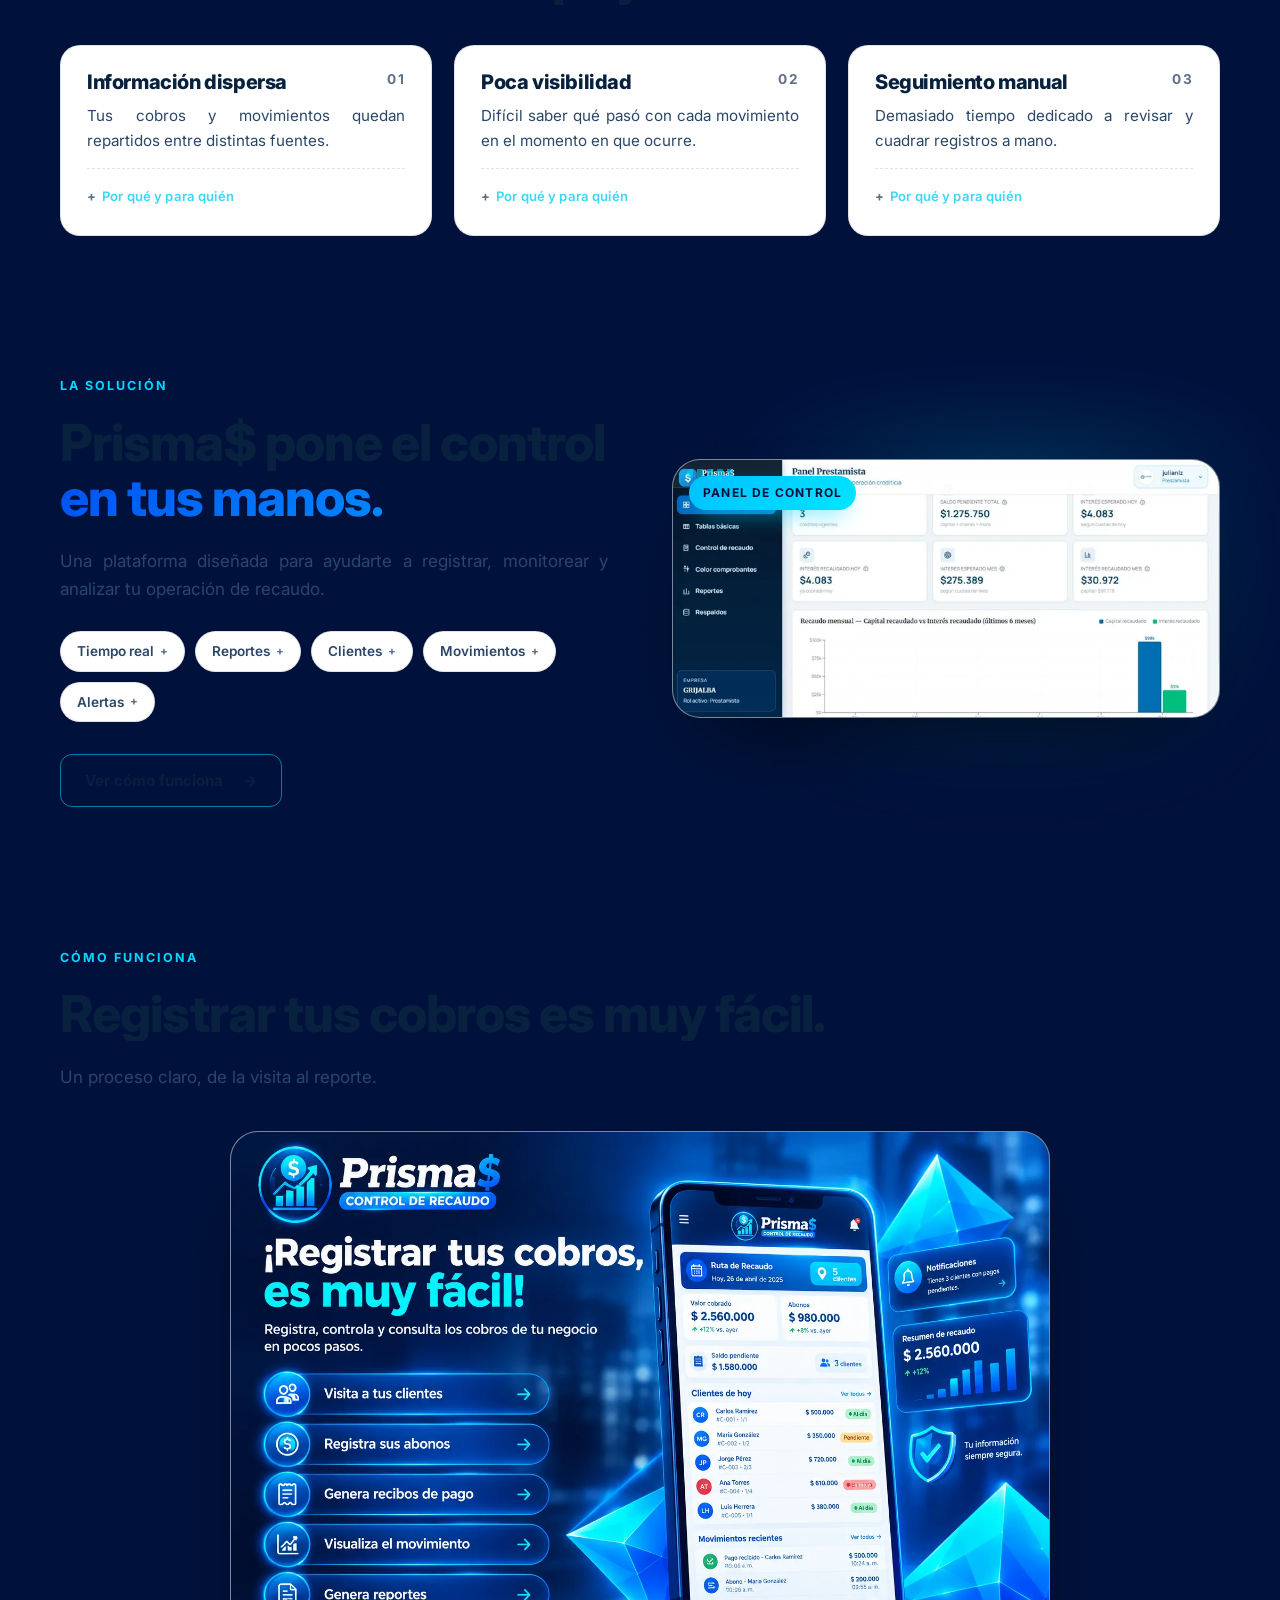
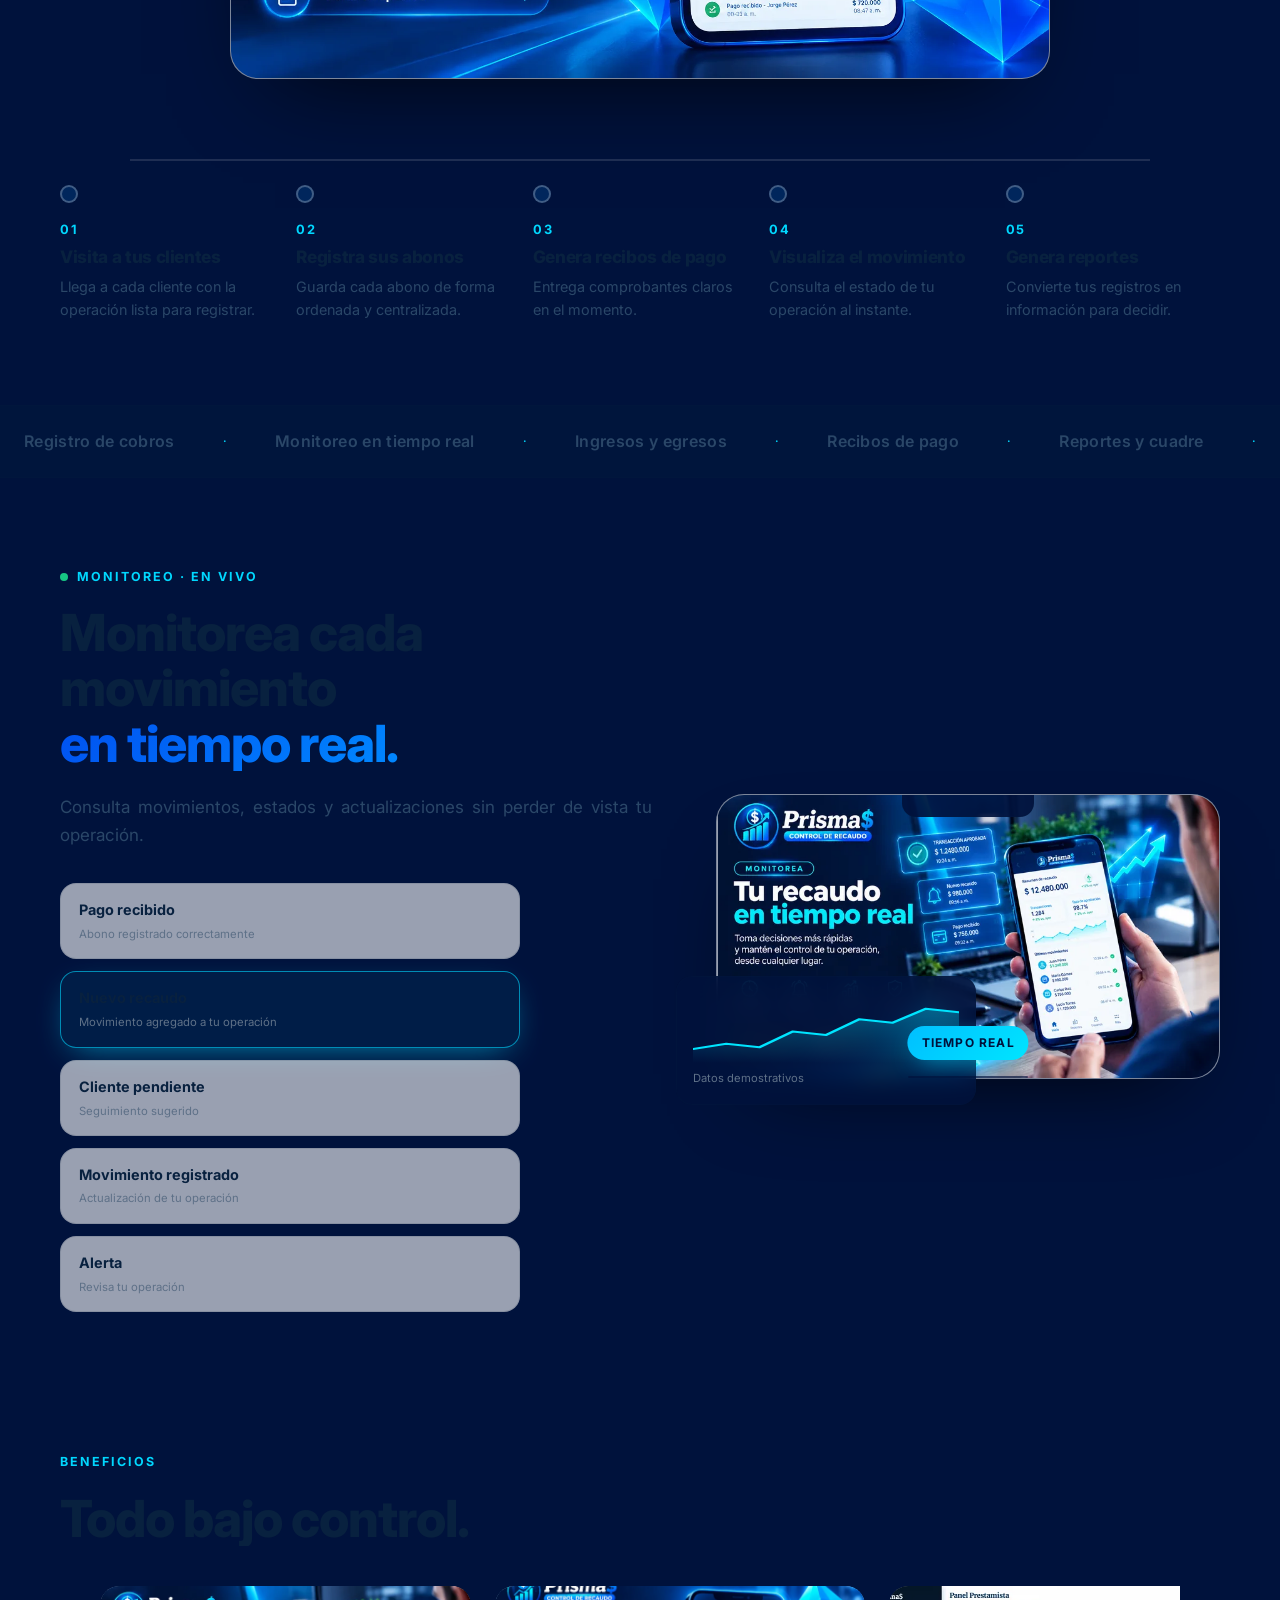
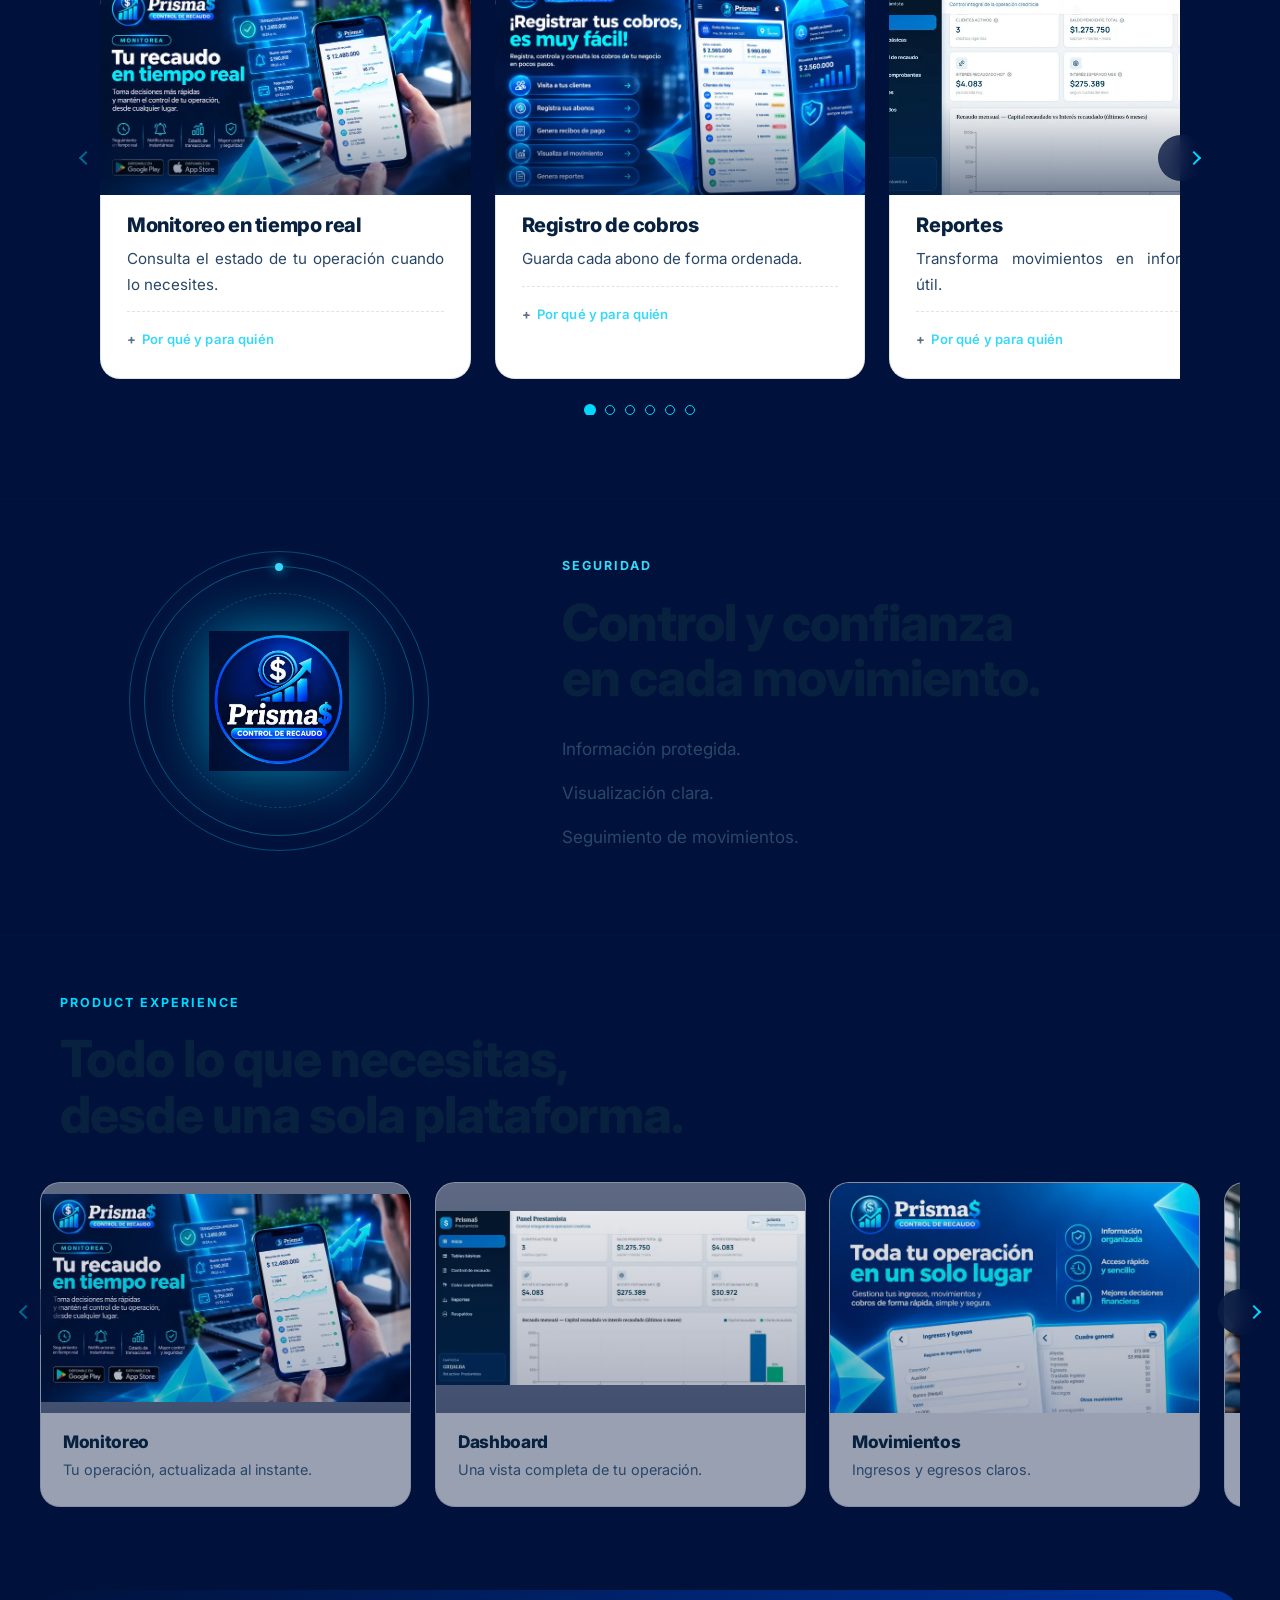
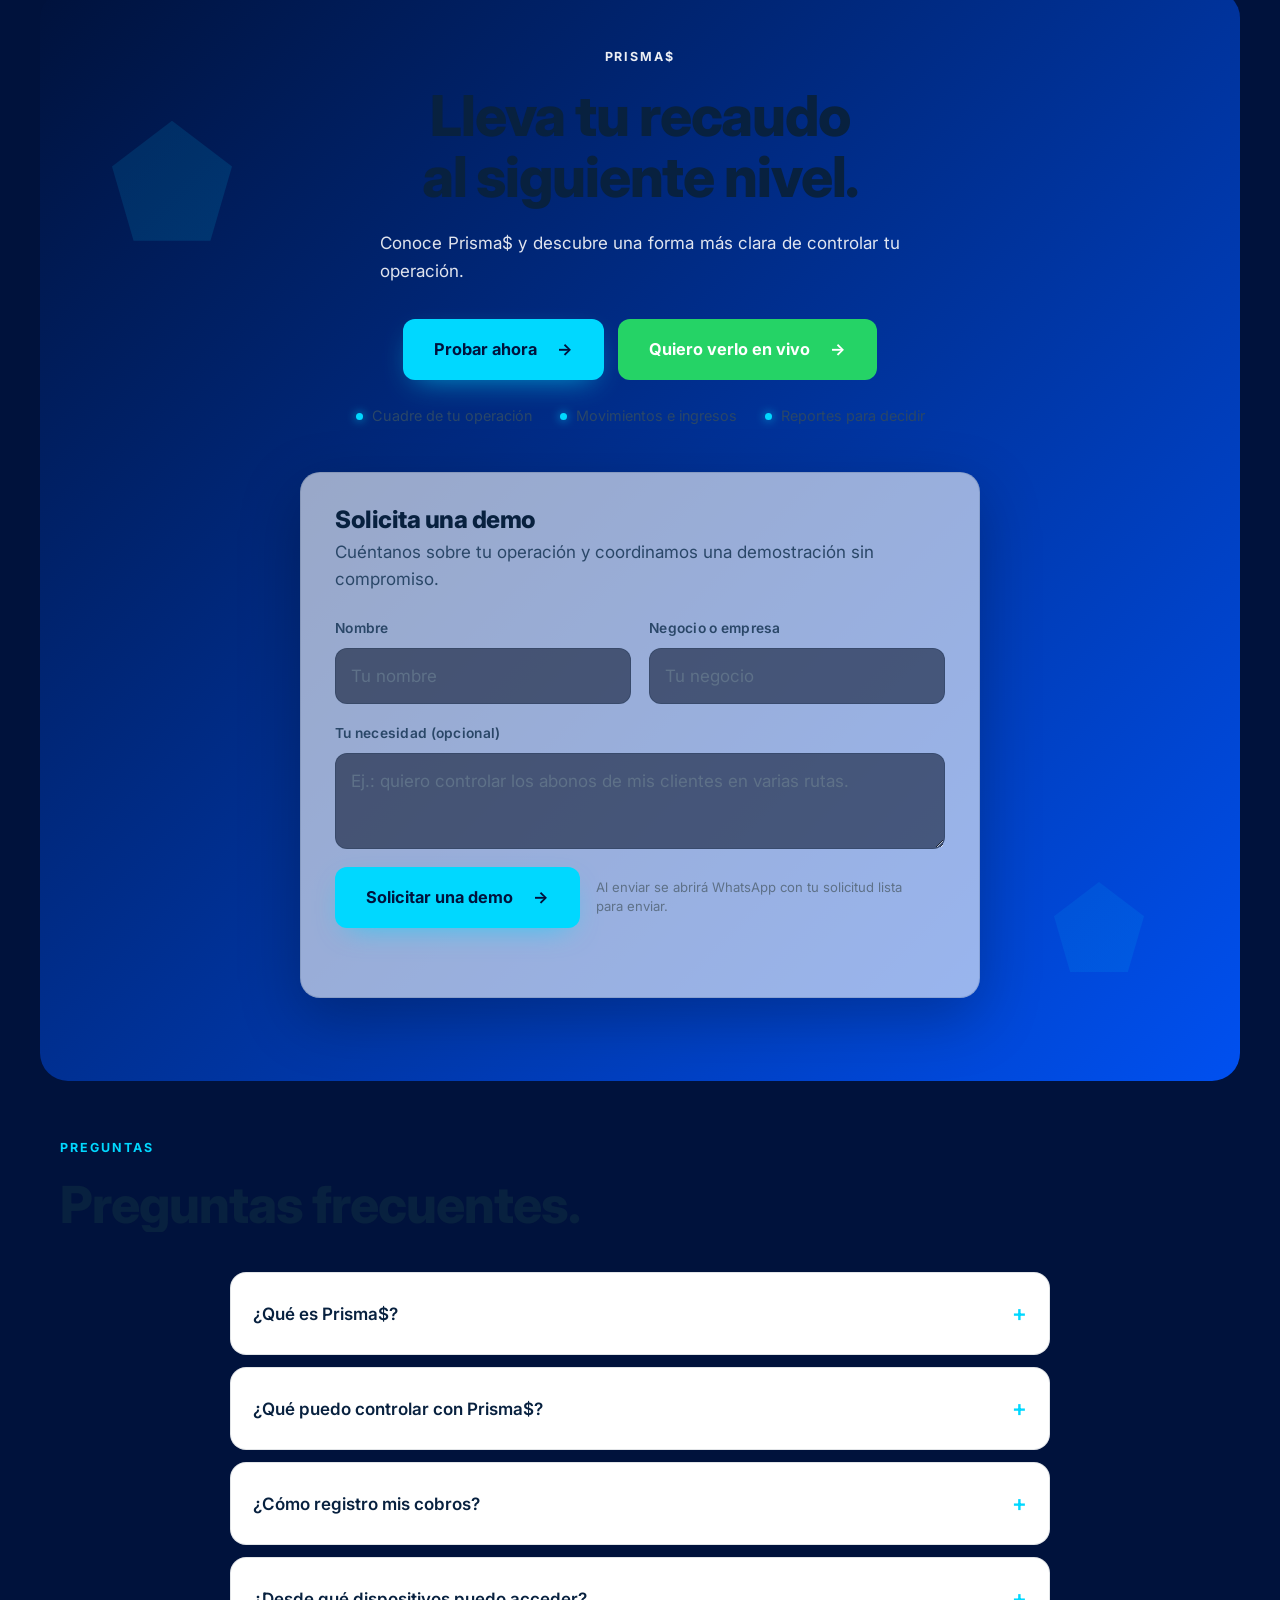
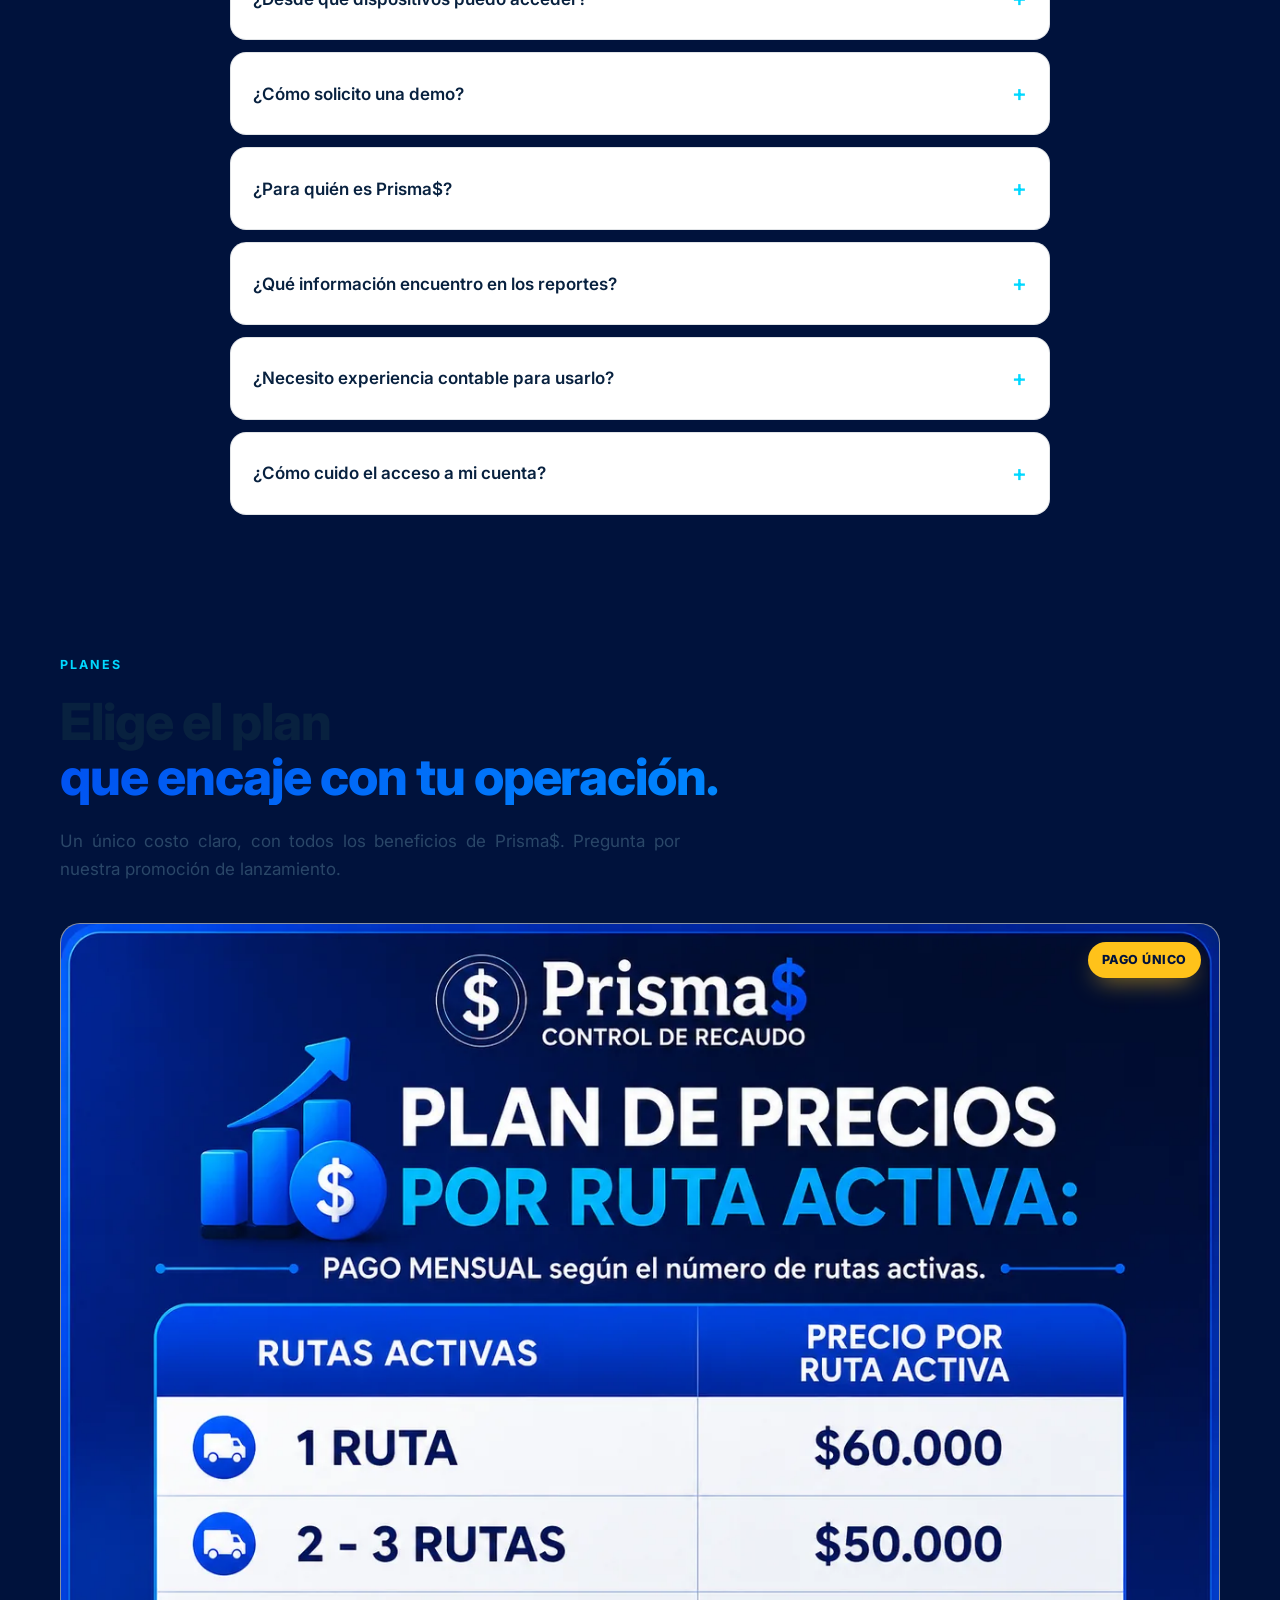
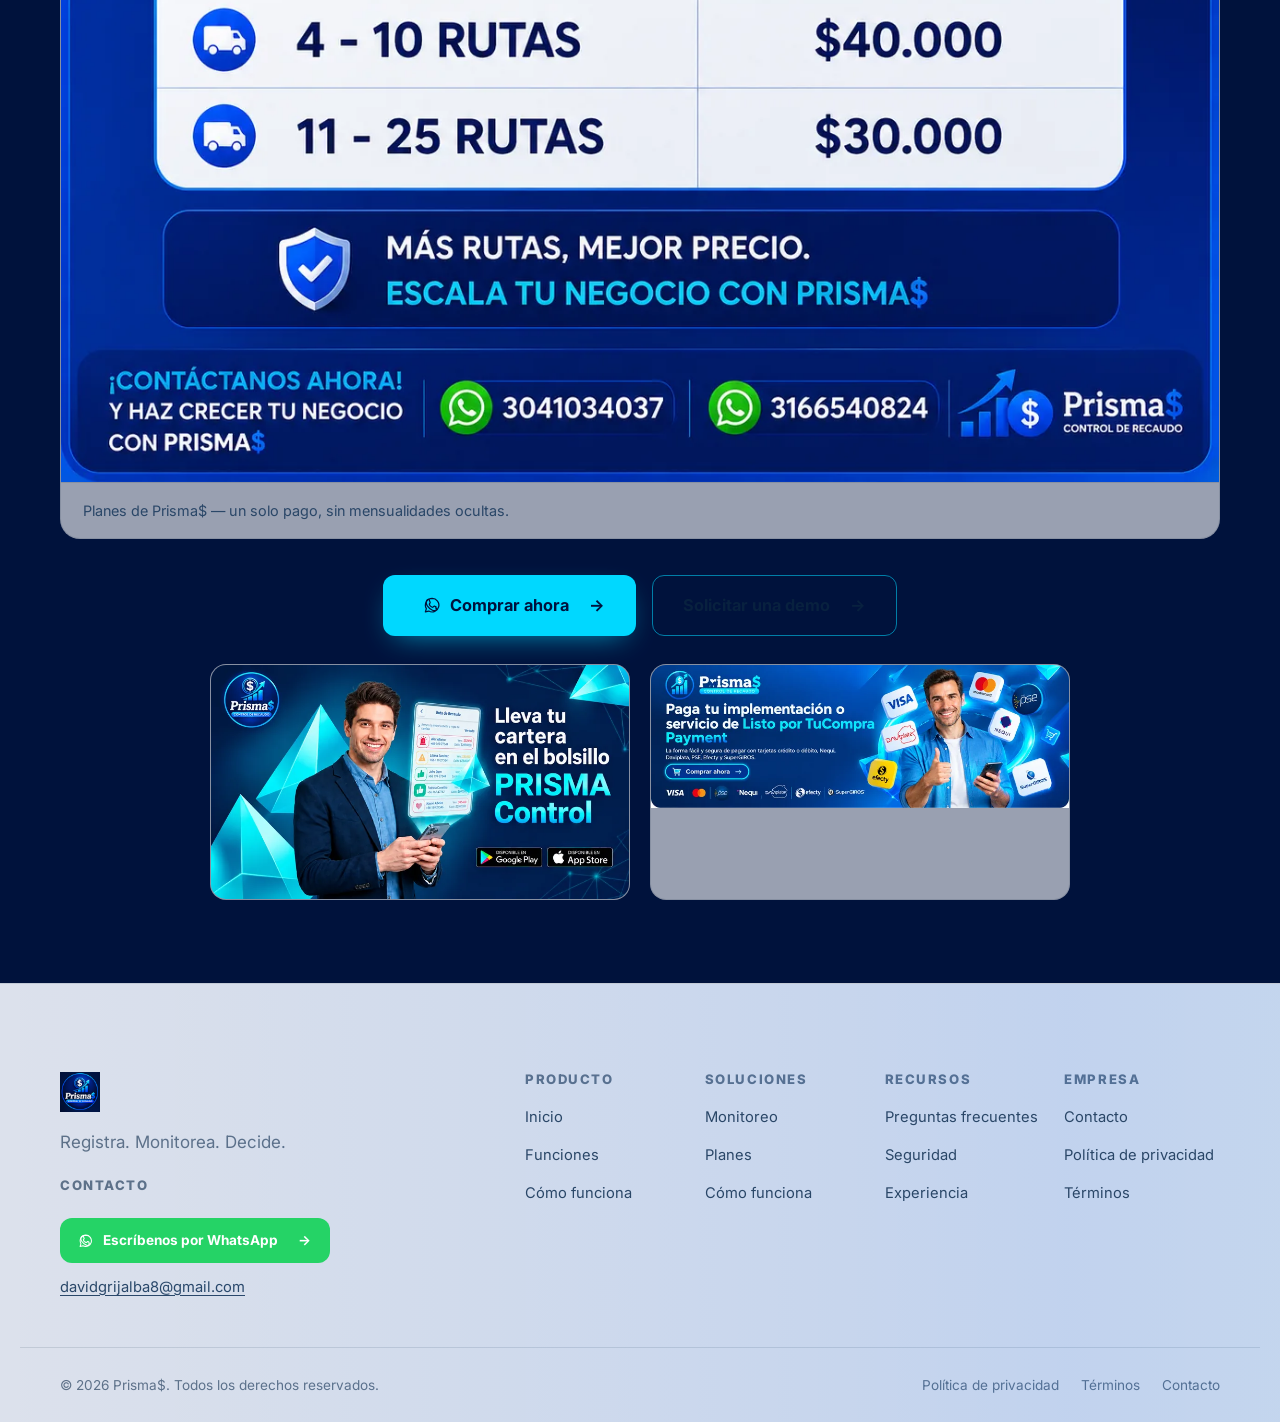
==== commit 11b9163c: "Resolucion de novedades Reunion Griajlba 20/09/2026" ====
--- a/index.html
+++ b/index.html
@@ -121,12 +121,12 @@
         <strong>Novedad Prisma$.</strong>
         <span class="topbar__sep" aria-hidden="true"></span>
         <span class="topbar__msg" data-topbar-msg>Registra tus cobros y cuadra tu operación desde tu celular.</span>
-        <a class="topbar__link" href="pages/solicitar-demo.html">
-          Solicita tu demo hoy <span aria-hidden="true">&rarr;</span>
+        <a class="topbar__link" href="#planes">
+          Ver planes
         </a>
       </p>
       <button class="topbar__close" type="button" aria-label="Cerrar aviso" data-topbar-close>
-        <span aria-hidden="true">&times;</span>
+        Cerrar
       </button>
     </div>
   </div>
@@ -161,12 +161,15 @@
           <li><a class="navbar__link" href="#como-funciona" data-spy>Cómo funciona</a></li>
           <li><a class="navbar__link" href="#seguridad" data-spy>Seguridad</a></li>
           <li><a class="navbar__link" href="#preguntas" data-spy>Preguntas</a></li>
-          <li class="navbar__mobile-cta"><a class="btn btn--primary" href="pages/solicitar-demo.html">Solicitar demo</a></li>
+          <li class="navbar__mobile-cta"><a class="btn btn--primary" href="#planes">Ver planes</a></li>
         </ul>
       </nav>
 
       <div class="navbar__actions">
-        <a class="btn btn--primary btn--sm navbar__cta" href="pages/solicitar-demo.html">Solicitar demo</a>
+        <a class="btn btn--primary btn--sm navbar__cta" href="#planes">Ver planes</a>
+        <button class="theme-toggle" type="button" aria-label="Activar tema claro" aria-pressed="false" data-theme-toggle>
+          <span class="theme-toggle__label" data-theme-label>Tema claro</span>
+        </button>
         <button class="navbar__toggle" type="button" aria-label="Abrir menú" aria-expanded="false" aria-controls="nav-menu" data-menu-toggle>
           <span></span><span></span><span></span>
         </button>
@@ -191,7 +194,7 @@
             Centraliza tus cobros, movimientos, clientes y reportes en una sola plataforma.
           </p>
           <div class="hero__actions reveal" data-reveal data-delay="150">
-            <a class="btn btn--primary btn--lg" href="pages/solicitar-demo.html" data-magnetic>Solicitar una demo</a>
+            <a class="btn btn--primary btn--lg" href="#planes" data-magnetic>Probar ahora</a>
             <a class="btn btn--secondary btn--lg" href="#solucion" data-magnetic>Conocer la plataforma</a>
           </div>
           <ul class="hero__meta reveal" data-reveal data-delay="220">
@@ -204,9 +207,9 @@
         <div class="hero__visual" data-reveal data-delay="120">
           <div class="hero__media">
             <img src="assets/hero.webp" srcset="assets/hero-800.webp 800w, assets/hero.webp 1536w" sizes="(min-width: 1024px) 600px, 92vw" alt="Prisma$ mostrando el control de recaudo en un dashboard" class="hero__img" width="900" height="700" fetchpriority="high" />
-            <img class="hero__slide" src="assets/art-monitoreo.svg" alt="" aria-hidden="true" loading="lazy" width="800" height="450" />
-            <img class="hero__slide" src="assets/art-reportes.svg" alt="" aria-hidden="true" loading="lazy" width="800" height="450" />
-            <img class="hero__slide" src="assets/art-movimientos.svg" alt="" aria-hidden="true" loading="lazy" width="800" height="450" />
+            <img class="hero__slide" src="assets/monitor.webp" alt="" aria-hidden="true" loading="lazy" width="800" height="450" />
+            <img class="hero__slide" src="assets/finance.webp" alt="" aria-hidden="true" loading="lazy" width="800" height="450" />
+            <img class="hero__slide" src="assets/process.webp" alt="" aria-hidden="true" loading="lazy" width="800" height="450" />
             <span class="hero__media-overlay" aria-hidden="true"></span>
           </div>
 
@@ -470,31 +473,31 @@
       <div class="marquee__track" data-marquee>
         <ul class="marquee__group">
           <li>Registro de cobros</li>
-          <li class="marquee__glyph" aria-hidden="true">&#10022;</li>
+          <li class="marquee__glyph" aria-hidden="true">&#183;</li>
           <li>Monitoreo en tiempo real</li>
-          <li class="marquee__glyph" aria-hidden="true">&#10022;</li>
+          <li class="marquee__glyph" aria-hidden="true">&#183;</li>
           <li>Ingresos y egresos</li>
-          <li class="marquee__glyph" aria-hidden="true">&#10022;</li>
+          <li class="marquee__glyph" aria-hidden="true">&#183;</li>
           <li>Recibos de pago</li>
-          <li class="marquee__glyph" aria-hidden="true">&#10022;</li>
+          <li class="marquee__glyph" aria-hidden="true">&#183;</li>
           <li>Reportes y cuadre</li>
-          <li class="marquee__glyph" aria-hidden="true">&#10022;</li>
+          <li class="marquee__glyph" aria-hidden="true">&#183;</li>
           <li>Multi-dispositivo</li>
-          <li class="marquee__glyph" aria-hidden="true">&#10022;</li>
+          <li class="marquee__glyph" aria-hidden="true">&#183;</li>
         </ul>
         <ul class="marquee__group" aria-hidden="true">
           <li>Registro de cobros</li>
-          <li class="marquee__glyph">&#10022;</li>
+          <li class="marquee__glyph">&#183;</li>
           <li>Monitoreo en tiempo real</li>
-          <li class="marquee__glyph">&#10022;</li>
+          <li class="marquee__glyph">&#183;</li>
           <li>Ingresos y egresos</li>
-          <li class="marquee__glyph">&#10022;</li>
+          <li class="marquee__glyph">&#183;</li>
           <li>Recibos de pago</li>
-          <li class="marquee__glyph">&#10022;</li>
+          <li class="marquee__glyph">&#183;</li>
           <li>Reportes y cuadre</li>
-          <li class="marquee__glyph">&#10022;</li>
+          <li class="marquee__glyph">&#183;</li>
           <li>Multi-dispositivo</li>
-          <li class="marquee__glyph">&#10022;</li>
+          <li class="marquee__glyph">&#183;</li>
         </ul>
       </div>
     </section>
@@ -554,102 +557,6 @@
       </div>
     </section>
 
-    <!-- ============ INGRESOS Y EGRESOS ============ -->
-    <section class="section finance" id="financiero">
-      <div class="container">
-        <header class="section__header reveal" data-reveal>
-          <span class="tag">Control financiero</span>
-          <h2 class="section__title">Una visión más clara<br />de tus movimientos.</h2>
-        </header>
-
-        <div class="finance__inner">
-          <figure class="device device--hero reveal" data-reveal>
-            <span class="device__tag device__tag--finance" aria-hidden="true">Cuadre general</span>
-            <span class="device__sweep" aria-hidden="true"></span>
-            <img src="assets/finance.webp" srcset="assets/finance-800.webp 800w, assets/finance.webp 1311w" sizes="(min-width: 1024px) 1160px, 92vw" alt="Vista de ingresos, egresos y cuadre general" loading="lazy" width="1200" height="720" />
-          </figure>
-
-          <ul class="finance__features reveal" data-reveal data-delay="120">
-            <li><span data-icon="arrow-up-right" aria-hidden="true"></span><div><strong>Registro de ingresos</strong><p>Guarda cada entrada de tu operación.</p></div></li>
-            <li><span data-icon="arrow-down" aria-hidden="true"></span><div><strong>Registro de egresos</strong><p>Controla las salidas con claridad.</p></div></li>
-            <li><span data-icon="check" aria-hidden="true"></span><div><strong>Cuadre</strong><p>Compara lo registrado y mantenlo al día.</p></div></li>
-            <li><span data-icon="wallet" aria-hidden="true"></span><div><strong>Saldo</strong><p>Consulta el estado de tu operación.</p></div></li>
-            <li><span data-icon="activity" aria-hidden="true"></span><div><strong>Movimientos</strong><p>Revisa el historial en un solo lugar.</p></div></li>
-          </ul>
-        </div>
-      </div>
-    </section>
-
-    <!-- ============ DASHBOARD / REPORTES ============ -->
-    <section class="section analytics" id="reportes">
-      <div class="container">
-        <header class="section__header reveal" data-reveal>
-          <span class="eyebrow eyebrow--live">Dashboard y reportes · En vivo</span>
-          <h2 class="section__title">Convierte tus datos<br />en información útil.</h2>
-          <p class="section__lead">Visualiza tu operación y explora la información que necesitas. <span class="muted">Cifras demostrativas.</span></p>
-        </header>
-
-        <div class="analytics__panel reveal" data-reveal>
-          <div class="tabs" role="tablist" aria-label="Vistas del dashboard">
-            <button class="tab is-active" role="tab" id="tab-resumen" aria-selected="true" aria-controls="panel-resumen" data-tab="resumen">Resumen</button>
-            <button class="tab" role="tab" id="tab-movimientos" aria-selected="false" aria-controls="panel-movimientos" tabindex="-1" data-tab="movimientos">Movimientos</button>
-            <button class="tab" role="tab" id="tab-clientes" aria-selected="false" aria-controls="panel-clientes" tabindex="-1" data-tab="clientes">Clientes</button>
-            <button class="tab" role="tab" id="tab-reportes" aria-selected="false" aria-controls="panel-reportes" tabindex="-1" data-tab="reportes">Reportes</button>
-          </div>
-
-          <div class="tabs__panels">
-            <div class="tabpanel is-active" role="tabpanel" id="panel-resumen" aria-labelledby="tab-resumen" data-panel="resumen">
-              <div class="stats">
-                <article class="stat"><span class="stat__label">Total recaudado</span><span class="stat__value" data-count="128400000" data-prefix="$">$0</span><span class="stat__hint">Dato demostrativo</span></article>
-                <article class="stat"><span class="stat__label">Transacciones</span><span class="stat__value" data-count="1248">0</span><span class="stat__hint">Dato demostrativo</span></article>
-                <article class="stat"><span class="stat__label">Saldo</span><span class="stat__value" data-count="23400000" data-prefix="$">$0</span><span class="stat__hint">Dato demostrativo</span></article>
-                <article class="stat"><span class="stat__label">Canales</span><span class="stat__value" data-count="6">0</span><span class="stat__hint">Dato demostrativo</span></article>
-              </div>
-              <div class="chart-card">
-                <div class="chart-card__head"><strong>Evolución</strong><small>Datos demostrativos</small></div>
-                <svg class="chart" viewBox="0 0 600 200" preserveAspectRatio="none" aria-hidden="true">
-                  <defs>
-                    <linearGradient id="areaFill" x1="0" y1="0" x2="0" y2="1">
-                      <stop offset="0%" stop-color="#00D8FF" stop-opacity="0.30" />
-                      <stop offset="100%" stop-color="#00D8FF" stop-opacity="0" />
-                    </linearGradient>
-                  </defs>
-                  <path class="chart__area" d="M0,160 L60,150 L120,158 L180,118 L240,126 L300,88 L360,96 L420,58 L480,66 L540,30 L600,38 L600,200 L0,200 Z" fill="url(#areaFill)" />
-                  <path class="chart__line" d="M0,160 L60,150 L120,158 L180,118 L240,126 L300,88 L360,96 L420,58 L480,66 L540,30 L600,38" fill="none" stroke="#00E5FF" stroke-width="3" stroke-linecap="round" stroke-linejoin="round" />
-                </svg>
-              </div>
-            </div>
-
-            <div class="tabpanel" role="tabpanel" id="panel-movimientos" aria-labelledby="tab-movimientos" data-panel="movimientos" hidden>
-              <ul class="movement-list">
-                <li><span class="movement-list__badge movement-list__badge--in">Ingreso</span><span>Abono cliente</span><strong>$1.250.000</strong><small>Dato demostrativo</small></li>
-                <li><span class="movement-list__badge movement-list__badge--out">Egreso</span><span>Pago proveedor</span><strong>$420.000</strong><small>Dato demostrativo</small></li>
-                <li><span class="movement-list__badge movement-list__badge--in">Ingreso</span><span>Recaudo ruta 3</span><strong>$860.000</strong><small>Dato demostrativo</small></li>
-                <li><span class="movement-list__badge movement-list__badge--out">Egreso</span><span>Gastos operativos</span><strong>$310.000</strong><small>Dato demostrativo</small></li>
-              </ul>
-            </div>
-
-            <div class="tabpanel" role="tabpanel" id="panel-clientes" aria-labelledby="tab-clientes" data-panel="clientes" hidden>
-              <ul class="client-list">
-                <li><span class="client-list__avatar" aria-hidden="true">A</span><span>Cliente A</span><strong>Al día</strong></li>
-                <li><span class="client-list__avatar" aria-hidden="true">B</span><span>Cliente B</span><strong class="is-pending">Pendiente</strong></li>
-                <li><span class="client-list__avatar" aria-hidden="true">C</span><span>Cliente C</span><strong>Al día</strong></li>
-                <li><span class="client-list__avatar" aria-hidden="true">D</span><span>Cliente D</span><strong class="is-pending">Pendiente</strong></li>
-              </ul>
-            </div>
-
-            <div class="tabpanel" role="tabpanel" id="panel-reportes" aria-labelledby="tab-reportes" data-panel="reportes" hidden>
-              <ul class="report-list">
-                <li><span data-icon="file-text" aria-hidden="true"></span><div><strong>Reporte de recaudo</strong><small>Resumen de tu operación</small></div><span class="btn btn--ghost btn--sm">Generar</span></li>
-                <li><span data-icon="bar-chart" aria-hidden="true"></span><div><strong>Reporte de movimientos</strong><small>Detalle de ingresos y egresos</small></div><span class="btn btn--ghost btn--sm">Generar</span></li>
-                <li><span data-icon="users" aria-hidden="true"></span><div><strong>Reporte de clientes</strong><small>Estado y seguimiento</small></div><span class="btn btn--ghost btn--sm">Generar</span></li>
-              </ul>
-            </div>
-          </div>
-        </div>
-      </div>
-    </section>
-
     <!-- ============ BENEFICIOS ============ -->
     <section class="section benefits" id="beneficios">
       <div class="container">
@@ -658,15 +565,16 @@
           <h2 class="section__title">Todo bajo control.</h2>
         </header>
 
-        <div class="benefits__grid">
-          <article class="card card--benefit reveal" data-reveal>
+        <div class="benefits__carousel reveal" data-reveal data-benefits aria-roledescription="carrusel" aria-label="Beneficios de Prisma$">
+          <button class="benefits__arrow benefits__arrow--prev" type="button" aria-label="Anterior" data-benefits-prev></button>
+          <div class="benefits__track" data-benefits-track>
+          <article class="card card--benefit">
             <span class="card__thumb">
-              <img src="assets/art-monitoreo.svg" alt="Panel de monitoreo en tiempo real de Prisma$" loading="lazy" width="800" height="450" />
+              <img src="assets/monitor.webp" srcset="assets/monitor-800.webp 800w, assets/monitor.webp 1600w" sizes="(min-width: 1200px) 360px, (min-width: 768px) 46vw, 92vw" alt="Monitoreo en tiempo real de Prisma$" loading="lazy" width="800" height="450" />
             </span>
-            <span class="card__icon" data-icon="activity" aria-hidden="true"></span>
             <h3 class="card__title">Monitoreo en tiempo real</h3>
             <p class="card__text">Consulta el estado de tu operación cuando lo necesites.</p>
-          
+
             <details class="card__detail" data-card-detail>
               <summary>Por qué y para quién</summary>
               <div class="card__detail-body">
@@ -675,14 +583,13 @@
               </div>
             </details>
 </article>
-          <article class="card card--benefit reveal" data-reveal data-delay="60">
+          <article class="card card--benefit">
             <span class="card__thumb">
-              <img src="assets/art-registro.svg" alt="Registro ordenado de cobros en Prisma$" loading="lazy" width="800" height="450" />
+              <img src="assets/process.webp" srcset="assets/process-800.webp 800w, assets/process.webp 1536w" sizes="(min-width: 1200px) 360px, (min-width: 768px) 46vw, 92vw" alt="Registro ordenado de cobros en Prisma$" loading="lazy" width="800" height="450" />
             </span>
-            <span class="card__icon" data-icon="receipt" aria-hidden="true"></span>
             <h3 class="card__title">Registro de cobros</h3>
             <p class="card__text">Guarda cada abono de forma ordenada.</p>
-          
+
             <details class="card__detail" data-card-detail>
               <summary>Por qué y para quién</summary>
               <div class="card__detail-body">
@@ -691,14 +598,13 @@
               </div>
             </details>
 </article>
-          <article class="card card--benefit reveal" data-reveal data-delay="120">
+          <article class="card card--benefit">
             <span class="card__thumb">
-              <img src="assets/art-reportes.svg" alt="Reportes consolidados en el dashboard de Prisma$" loading="lazy" width="800" height="450" />
+              <img src="assets/dashboard.webp" srcset="assets/dashboard-800.webp 800w, assets/dashboard.webp 1354w" sizes="(min-width: 1200px) 360px, (min-width: 768px) 46vw, 92vw" alt="Reportes consolidados en el dashboard de Prisma$" loading="lazy" width="800" height="450" />
             </span>
-            <span class="card__icon" data-icon="bar-chart" aria-hidden="true"></span>
             <h3 class="card__title">Reportes</h3>
             <p class="card__text">Transforma movimientos en información útil.</p>
-          
+
             <details class="card__detail" data-card-detail>
               <summary>Por qué y para quién</summary>
               <div class="card__detail-body">
@@ -707,14 +613,13 @@
               </div>
             </details>
 </article>
-          <article class="card card--benefit reveal" data-reveal>
+          <article class="card card--benefit">
             <span class="card__thumb">
-              <img src="assets/art-movimientos.svg" alt="Ingresos y egresos de tu operación en Prisma$" loading="lazy" width="800" height="450" />
+              <img src="assets/finance.webp" srcset="assets/finance-800.webp 800w, assets/finance.webp 1311w" sizes="(min-width: 1200px) 360px, (min-width: 768px) 46vw, 92vw" alt="Ingresos y egresos de tu operación en Prisma$" loading="lazy" width="800" height="450" />
             </span>
-            <span class="card__icon" data-icon="check" aria-hidden="true"></span>
             <h3 class="card__title">Control de movimientos</h3>
             <p class="card__text">Ten claridad sobre ingresos y egresos.</p>
-          
+
             <details class="card__detail" data-card-detail>
               <summary>Por qué y para quién</summary>
               <div class="card__detail-body">
@@ -723,14 +628,13 @@
               </div>
             </details>
 </article>
-          <article class="card card--benefit reveal" data-reveal data-delay="60">
+          <article class="card card--benefit">
             <span class="card__thumb">
-              <img src="assets/art-centralizada.svg" alt="Toda tu operación centralizada en Prisma$" loading="lazy" width="800" height="450" />
+              <img src="assets/hero.webp" srcset="assets/hero-800.webp 800w, assets/hero.webp 1536w" sizes="(min-width: 1200px) 360px, (min-width: 768px) 46vw, 92vw" alt="Toda tu operación centralizada en Prisma$" loading="lazy" width="800" height="450" />
             </span>
-            <span class="card__icon" data-icon="layers" aria-hidden="true"></span>
             <h3 class="card__title">Información centralizada</h3>
             <p class="card__text">Todo tu recaudo en un solo lugar.</p>
-          
+
             <details class="card__detail" data-card-detail>
               <summary>Por qué y para quién</summary>
               <div class="card__detail-body">
@@ -739,14 +643,13 @@
               </div>
             </details>
 </article>
-          <article class="card card--benefit reveal" data-reveal data-delay="120">
+          <article class="card card--benefit">
             <span class="card__thumb">
-              <img src="assets/art-dispositivos.svg" alt="Acceso a Prisma$ desde cualquier dispositivo" loading="lazy" width="800" height="450" />
+              <img src="assets/usecase.webp" srcset="assets/usecase-800.webp 800w, assets/usecase.webp 1024w" sizes="(min-width: 1200px) 360px, (min-width: 768px) 46vw, 92vw" alt="Acceso a Prisma$ desde cualquier dispositivo" loading="lazy" width="800" height="450" />
             </span>
-            <span class="card__icon" data-icon="smartphone" aria-hidden="true"></span>
             <h3 class="card__title">Acceso desde cualquier dispositivo</h3>
             <p class="card__text">Lleva el control contigo, donde estés.</p>
-          
+
             <details class="card__detail" data-card-detail>
               <summary>Por qué y para quién</summary>
               <div class="card__detail-body">
@@ -755,6 +658,9 @@
               </div>
             </details>
 </article>
+          </div>
+          <button class="benefits__arrow benefits__arrow--next" type="button" aria-label="Siguiente" data-benefits-next></button>
+          <div class="benefits__dots" aria-label="Seleccionar beneficio" data-benefits-dots></div>
         </div>
       </div>
     </section>
@@ -766,7 +672,7 @@
           <div class="shield" aria-hidden="true">
             <span class="shield__ring"></span>
             <span class="shield__orbit"><span class="shield__sat"></span></span>
-            <span class="shield__core" data-icon="shield"></span>
+            <img class="shield__core shield__core--img" src="assets/logo.webp" alt="" width="140" height="140" />
           </div>
         </div>
         <div class="security__content reveal" data-reveal data-delay="100">
@@ -818,29 +724,6 @@
       </div>
     </section>
 
-    <!-- ============ PROMO BANNER (campaña) ============ -->
-    <section class="promo section" aria-labelledby="promo-title">
-      <div class="container">
-        <div class="promo__inner">
-          <div class="promo__frame" aria-hidden="true"></div>
-          <span class="prism prism--orbit" aria-hidden="true"></span>
-          <span class="scanline" data-scanline aria-hidden="true"></span>
-          <span class="promo__flag">Novedad</span>
-          <h2 id="promo-title" class="promo__title">Cuadra tu operación <br /><span class="text-gradient">con un solo vistazo.</span></h2>
-          <p class="promo__text">Ingresos, egresos y saldo consolidado en tiempo real. Así de simple.</p>
-          <div class="promo__actions">
-            <a class="btn btn--primary btn--lg" href="pages/solicitar-demo.html" data-magnetic>Quiero verlo en vivo</a>
-            <a class="btn btn--secondary btn--lg" href="#reportes" data-magnetic>Ver reportes</a>
-          </div>
-          <ul class="promo__points check-list">
-            <li data-reveal data-delay="0"><span data-icon="activity" aria-hidden="true"></span> Tiempo real</li>
-            <li data-reveal data-delay="90"><span data-icon="receipt" aria-hidden="true"></span> Ingresos y egresos</li>
-            <li data-reveal data-delay="180"><span data-icon="bar-chart" aria-hidden="true"></span> Reportes listos</li>
-          </ul>
-        </div>
-      </div>
-    </section>
-
     <!-- ============ CTA PRINCIPAL ============ -->
     <section class="section cta" id="demo">
       <div class="cta__decor" aria-hidden="true">
@@ -852,15 +735,14 @@
         <span class="eyebrow eyebrow--light">Prisma$</span>
         <h2 class="cta__title">Lleva tu recaudo<br />al siguiente nivel.</h2>
         <p class="cta__text">Conoce Prisma$ y descubre una forma más clara de controlar tu operación.</p>
-        <div class="cta__actions">
-          <a class="btn btn--primary btn--lg" href="pages/solicitar-demo.html" data-magnetic>Solicitar una demo</a>
-          <a class="btn btn--secondary btn--lg" href="#solucion" data-magnetic>Conocer más</a>
-        </div>
-
+<div class="cta__actions">
+          <a class="btn btn--primary btn--lg" href="#planes" data-magnetic>Probar ahora</a>
+          <a class="btn btn--wa btn--lg" href="https://wa.me/573183366064?text=Buenas%20tardes%20me%20gustaria%20saber%20como%20funciona" target="_blank" rel="noopener" data-magnetic>Quiero verlo en vivo</a>
+        </div>
         <ul class="cta__checks check-list" aria-label="Qué verás en la demo">
-          <li data-reveal data-delay="0"><span data-icon="check" aria-hidden="true"></span> Cuadre de tu operación</li>
-          <li data-reveal data-delay="90"><span data-icon="check" aria-hidden="true"></span> Movimientos e ingresos</li>
-          <li data-reveal data-delay="180"><span data-icon="check" aria-hidden="true"></span> Reportes para decidir</li>
+          <li data-reveal data-delay="0"><span class="check-dot" aria-hidden="true"></span> Cuadre de tu operación</li>
+          <li data-reveal data-delay="90"><span class="check-dot" aria-hidden="true"></span> Movimientos e ingresos</li>
+          <li data-reveal data-delay="180"><span class="check-dot" aria-hidden="true"></span> Reportes para decidir</li>
         </ul>
 
         <form class="demo-form" data-demo-form novalidate>
@@ -874,16 +756,6 @@
             <div class="form__field">
               <label class="form__label" for="demo-empresa">Negocio o empresa</label>
               <input class="form__input" id="demo-empresa" name="empresa" type="text" autocomplete="organization" maxlength="80" placeholder="Tu negocio" />
-            </div>
-            <div class="form__field form__field--full">
-              <label class="form__label" for="demo-sector">Tipo de operación</label>
-              <select class="form__select" id="demo-sector" name="sector">
-                <option value="Tienda o comercio">Tienda o comercio</option>
-                <option value="Restaurante o servicio">Restaurante o servicio</option>
-                <option value="Venta por catálogo">Venta por catálogo</option>
-                <option value="Empresa en crecimiento">Empresa en crecimiento</option>
-                <option value="Otro">Otro</option>
-              </select>
             </div>
             <div class="form__field form__field--full">
               <label class="form__label" for="demo-mensaje">Tu necesidad (opcional)</label>
@@ -947,6 +819,38 @@
         </div>
       </div>
     </section>
+  <!-- ============ PLANES ============ -->
+    <section class="section planes" id="planes">
+      <div class="container">
+        <header class="section__header reveal" data-reveal>
+          <span class="eyebrow">Planes</span>
+          <h2 class="section__title">Elige el plan<br /><span class="text-gradient">que encaje con tu operación.</span></h2>
+          <p class="section__lead">Un único costo claro, con todos los beneficios de Prisma$. Pregunta por nuestra promoción de lanzamiento.</p>
+        </header>
+
+        <figure class="planes__banner reveal" data-reveal>
+          <span class="planes__pay-badge" aria-hidden="true">Pago único</span>
+          <img class="planes__img" src="assets/precios.webp" srcset="assets/precios-800.webp 800w, assets/precios.webp 1200w" sizes="(min-width: 1024px) 860px, 92vw" alt="Planes y precios de Prisma$" loading="lazy" width="1200" height="760" />
+          <figcaption class="planes__figcaption">Planes de Prisma$ — un solo pago, sin mensualidades ocultas.</figcaption>
+        </figure>
+
+        <div class="planes__actions reveal" data-reveal data-delay="120">
+          <a class="btn btn--primary btn--lg" href="https://wa.me/573183366064?text=Hola,%20quiero%20saber%20los%20precios%20de%20Prisma$" target="_blank" rel="noopener" data-magnetic>
+            <span class="btn__bg"></span><span data-icon="whatsapp" aria-hidden="true"></span> Comprar ahora
+          </a>
+          <a class="btn btn--secondary btn--lg" href="#demo" data-magnetic>Solicitar una demo</a>
+        </div>
+
+        <div class="planes__stores reveal" data-reveal>
+          <a class="stores__link" href="https://wa.me/573183366064?text=Quiero%20descargar%20la%20app%20de%20Prisma$" target="_blank" rel="noopener">
+            <img src="assets/playstore.webp" srcset="assets/playstore-800.webp 800w, assets/playstore.webp 1200w" sizes="(min-width: 1024px) 420px, 72vw" alt="Disponible en Google Play" loading="lazy" width="1200" height="400" />
+          </a>
+          <a class="stores__link" href="https://wa.me/573183366064?text=Quiero%20descargar%20la%20app%20de%20Prisma$" target="_blank" rel="noopener">
+            <img src="assets/compra.webp" srcset="assets/compra-800.webp 800w, assets/compra.webp 1200w" sizes="(min-width: 1024px) 420px, 72vw" alt="Compra Prisma$ por WhatsApp" loading="lazy" width="1200" height="400" />
+          </a>
+        </div>
+      </div>
+    </section>
   </main>
 
   <!-- ============ FOOTER ============ -->
@@ -959,7 +863,7 @@
         <div class="footer__contact" data-contact-block hidden>
           <h3 class="footer__contact-title">Contacto</h3>
           <a class="btn btn--secondary btn--sm footer__wa" href="pages/solicitar-demo.html" data-wa-fab hidden data-wa-message="Hola, quiero más información sobre Prisma$ Control de Recaudo.">
-            <span data-icon="message-circle" aria-hidden="true"></span>
+            <span data-icon="whatsapp" aria-hidden="true"></span>
             Escríbenos por WhatsApp
           </a>
           <a class="footer__email" data-wa-email hidden>Correo de contacto</a>
@@ -979,9 +883,9 @@
         <div class="footer__col">
           <h3>Soluciones</h3>
           <ul>
-            <li><a href="#financiero">Ingresos y egresos</a></li>
-            <li><a href="#reportes">Reportes</a></li>
             <li><a href="#monitoreo">Monitoreo</a></li>
+            <li><a href="#planes">Planes</a></li>
+            <li><a href="#como-funciona">Cómo funciona</a></li>
           </ul>
         </div>
         <div class="footer__col">
@@ -1014,10 +918,10 @@
   </footer>
 
   <a class="wa-fab" href="pages/solicitar-demo.html" aria-label="Escríbenos por WhatsApp" data-wa-fab hidden data-wa-message="Hola, quiero más información sobre Prisma$ Control de Recaudo.">
-    <span data-icon="message-circle" aria-hidden="true"></span>
+    <span data-icon="whatsapp" aria-hidden="true"></span>
   </a>
 
-  <a class="sticky-cta" href="pages/solicitar-demo.html" data-sticky-cta>Solicitar demo</a>
+  <a class="sticky-cta" href="#planes" data-sticky-cta>Ver planes</a>
 
   <button class="to-top" type="button" data-to-top aria-label="Volver arriba">
     <svg viewBox="0 0 24 24" fill="none" stroke="currentColor" stroke-width="2.2" stroke-linecap="round" stroke-linejoin="round" aria-hidden="true"><path d="M12 19V5"/><path d="m5 12 7-7 7 7"/></svg>
--- a/css/styles.css
+++ b/css/styles.css
@@ -316,6 +316,30 @@
 
 .dot { width: 8px; height: 8px; border-radius: 50%; display: inline-block; }
 .dot--cyan { background: var(--prisma-cyan-400); box-shadow: 0 0 12px var(--prisma-cyan-400); }
+
+/* ---------- SIN ICONOS GENÉRICOS (decorativos ocultos) ---------- */
+.card__icon,
+.float-card__icon,
+.notif__icon,
+.timeline__icon,
+.security__list [data-icon] { display: none !important; }
+
+.check-dot {
+  width: 7px; height: 7px; border-radius: 50%;
+  background: var(--prisma-cyan-400);
+  box-shadow: 0 0 10px rgba(0, 216, 255, 0.8);
+  flex: none;
+}
+.check-list li { display: flex; align-items: center; gap: 10px; }
+
+/* ---------- TEXTOS JUSTIFICADOS (P17) ---------- */
+.slide__text,
+.card__text,
+.section__lead,
+.cta__text,
+.faq__item p,
+.security__list li,
+.planes__figcaption { text-align: justify; }
 
 /* ---------- BUTTONS ---------- */
 .btn {
@@ -339,18 +363,9 @@
 .btn[hidden] { display: none; }
 
 .btn--primary {
-  background: var(--grad-cyan);
+  background: var(--prisma-cyan-400);
   color: var(--prisma-navy-950);
   box-shadow: 0 10px 30px -12px rgba(0, 216, 255, 0.7);
-}
-.btn--primary::before {
-  content: "";
-  position: absolute;
-  top: 0; bottom: 0; left: -60%;
-  width: 45%;
-  background: linear-gradient(105deg, transparent 20%, rgba(255, 255, 255, 0.45) 50%, transparent 80%);
-  transform: translateX(-20%) skewX(-18deg);
-  pointer-events: none;
 }
 .btn--primary:hover {
   box-shadow: 0 16px 40px -12px rgba(0, 216, 255, 0.95);
@@ -387,6 +402,7 @@
 }
 [data-icon] svg { width: 1em; height: 1em; display: block; }
 .card__icon [data-icon], .card__icon[data-icon] { font-size: 1.6rem; }
+.btn [data-icon], .wa-fab [data-icon], .footer__wa [data-icon] { color: currentColor; }
 
 /* =========================================================
    NAVBAR
@@ -447,6 +463,56 @@
 
 .navbar__actions { display: flex; align-items: center; gap: 12px; }
 .navbar__mobile-cta { display: none; }
+
+.theme-toggle {
+  display: inline-flex;
+  align-items: center;
+  gap: 8px;
+  padding: 8px 14px;
+  font-size: 0.8rem;
+  font-weight: 700;
+  color: var(--ink-soft);
+  background: var(--glass);
+  border: 1px solid var(--line);
+  border-radius: 999px;
+  cursor: pointer;
+  transition: background 0.3s var(--ease), color 0.3s var(--ease), border-color 0.3s var(--ease);
+}
+.theme-toggle:hover { color: var(--ink); border-color: var(--prisma-cyan-400); }
+.theme-toggle::before {
+  content: "";
+  width: 14px; height: 14px; flex: none;
+  border-radius: 50%;
+  background: var(--prisma-cyan-400);
+  box-shadow: 0 0 10px rgba(0, 216, 255, 0.8);
+}
+html[data-theme="light"] .theme-toggle::before { background: var(--prisma-yellow); box-shadow: 0 0 10px rgba(255, 194, 26, 0.9); }
+
+/* ---------- TEMA CLARO (P8) ---------- */
+html[data-theme="light"] {
+  --bg: #F4F9FF;
+  --bg-deep: #EAF5FF;
+  --ink: #08213F;
+  --ink-soft: #2A4768;
+  --ink-muted: #5E7188;
+  --line: rgba(8, 33, 63, 0.12);
+  --line-strong: rgba(8, 33, 63, 0.2);
+  --glass: rgba(255, 255, 255, 0.6);
+  --glass-2: rgba(255, 255, 255, 0.75);
+}
+html[data-theme="light"] .navbar,
+html[data-theme="light"] .topbar,
+html[data-theme="light"] .footer { background: rgba(244, 249, 255, 0.9); }
+html[data-theme="light"] .navbar.is-scrolled { background: rgba(244, 249, 255, 0.92); border-bottom-color: rgba(8, 33, 63, 0.12); }
+html[data-theme="light"] .navbar__nav { background: rgba(244, 249, 255, 0.98); border-bottom-color: rgba(8, 33, 63, 0.12); }
+html[data-theme="light"] .navbar__link { color: var(--ink-soft); }
+html[data-theme="light"] .navbar__link:hover,
+html[data-theme="light"] .navbar__link.is-active { color: var(--ink); }
+html[data-theme="light"] .topbar__text { color: var(--ink-soft); }
+html[data-theme="light"] .card,
+html[data-theme="light"] .faq__item,
+html[data-theme="light"] .chip { background: var(--prisma-white); }
+html[data-theme="light"] .text-gradient { background-image: linear-gradient(135deg, #0050F0, #0088FF); -webkit-background-clip: text; background-clip: text; }
 
 .navbar__toggle {
   display: none;
@@ -1123,13 +1189,13 @@
 .showcase__track {
   display: flex;
   gap: 24px;
-  overflow-x: auto;
-  scroll-snap-type: x mandatory;
-  padding-bottom: 20px;
-  scrollbar-width: thin;
-}
-.showcase__track::-webkit-scrollbar { height: 6px; }
-.showcase__track::-webkit-scrollbar-thumb { background: rgba(0, 216, 255, 0.4); border-radius: 999px; }
+  overflow: hidden;
+  scroll-snap-type: none;
+  padding-bottom: 0;
+  scrollbar-width: none;
+  transition: transform 0.5s var(--ease);
+}
+.showcase__track::-webkit-scrollbar { display: none; }
 .showcase__card {
   flex: 0 0 calc((var(--container) - var(--gutter) * 2 - 48px) / 3);
   scroll-snap-align: start;
@@ -1180,6 +1246,125 @@
 .showcase__arrow:hover { background: rgba(0, 216, 255, 0.16); border-color: var(--prisma-cyan-400); }
 .showcase__arrow:hover { transform: translateY(-50%) scale(1.05); }
 .showcase__arrow[aria-disabled="true"] { opacity: 0.45; pointer-events: none; }
+
+/* =========================================================
+   BENEFITS CAROUSEL (P18)
+   ========================================================= */
+.benefits__carousel { position: relative; overflow: hidden; padding-inline: var(--gutter); }
+.benefits__track {
+  display: flex;
+  gap: 24px;
+  overflow: hidden;
+  padding-bottom: 0;
+  scrollbar-width: none;
+  transition: transform 0.5s var(--ease);
+}
+.benefits__track::-webkit-scrollbar { display: none; }
+.benefits__track .card { flex: 0 0 calc((var(--container) - var(--gutter) * 2 - 48px) / 3); }
+.benefits__arrow {
+  position: absolute;
+  top: 40%;
+  transform: translateY(-50%);
+  width: 46px; height: 46px;
+  border-radius: 50%;
+  border: 1px solid var(--line-strong);
+  background: rgba(0, 18, 60, 0.75);
+  backdrop-filter: blur(10px);
+  z-index: 3;
+  cursor: pointer;
+  transition: background 0.3s var(--ease), border-color 0.3s var(--ease), transform 0.3s var(--ease);
+}
+.benefits__arrow::before {
+  content: "";
+  position: absolute; inset: 0;
+  margin: auto;
+  width: 10px; height: 10px;
+  border-top: 2px solid var(--prisma-cyan-400);
+  border-right: 2px solid var(--prisma-cyan-400);
+}
+.benefits__arrow--prev { left: 16px; }
+.benefits__arrow--prev::before { transform: rotate(-135deg); margin-left: 4px; }
+.benefits__arrow--next { right: 16px; }
+.benefits__arrow--next::before { transform: rotate(45deg); margin-right: 4px; }
+.benefits__arrow:hover { background: rgba(0, 216, 255, 0.16); border-color: var(--prisma-cyan-400); transform: translateY(-50%) scale(1.05); }
+.benefits__arrow[aria-disabled="true"] { opacity: 0.45; pointer-events: none; }
+.benefits__dots {
+  display: flex;
+  justify-content: center;
+  gap: 10px;
+  margin-top: 26px;
+}
+.benefits__dots button {
+  width: 10px; height: 10px;
+  border-radius: 50%;
+  border: 1px solid var(--prisma-cyan-400);
+  background: transparent;
+  padding: 0;
+  cursor: pointer;
+  transition: background 0.3s var(--ease), transform 0.3s var(--ease);
+}
+.benefits__dots button.is-active { background: var(--prisma-cyan-400); transform: scale(1.2); }
+
+/* =========================================================
+   PLANES (P2/P10/P16)
+   ========================================================= */
+.planes__banner {
+  margin: 0;
+  position: relative;
+  border: 1px solid var(--line);
+  border-radius: var(--r-lg);
+  overflow: hidden;
+  background: var(--glass);
+}
+.planes__banner .planes__img {
+  display: block;
+  width: 100%;
+  height: auto;
+  object-fit: contain;
+}
+.planes__figcaption {
+  padding: 16px 22px;
+  font-size: 0.9rem;
+  color: var(--ink-soft);
+  border-top: 1px solid var(--line);
+}
+.planes__pay-badge {
+  position: absolute;
+  top: 18px; right: 18px;
+  padding: 8px 14px;
+  font-size: 0.78rem;
+  font-weight: 800;
+  letter-spacing: 0.04em;
+  text-transform: uppercase;
+  border-radius: 999px;
+  color: var(--prisma-navy-950);
+  background: var(--prisma-yellow);
+  box-shadow: 0 10px 24px -8px rgba(255, 194, 26, 0.6);
+}
+.planes__actions {
+  display: flex;
+  flex-wrap: wrap;
+  justify-content: center;
+  gap: 16px;
+  margin-top: 36px;
+}
+.planes__stores {
+  display: flex;
+  flex-wrap: wrap;
+  justify-content: center;
+  gap: 20px;
+  margin-top: 28px;
+}
+.stores__link {
+  flex: 0 0 min(420px, 82vw);
+  border: 1px solid var(--line);
+  border-radius: var(--r-md);
+  overflow: hidden;
+  background: var(--glass);
+  transition: transform 0.3s var(--ease), border-color 0.3s var(--ease);
+}
+.stores__link:hover { transform: translateY(-4px); border-color: var(--prisma-cyan-400); }
+.stores__link img { display: block; width: 100%; height: auto; }
 
 /* =========================================================
    CTA
@@ -1389,22 +1574,28 @@
   width: 60px;
   height: 60px;
   border-radius: 50%;
-  color: var(--prisma-navy-950);
-  background: var(--grad-cyan);
-  box-shadow: 0 14px 36px -10px rgba(0, 216, 255, 0.85);
+  color: var(--prisma-white);
+  background: #25D366;
+  box-shadow: 0 14px 36px -10px rgba(37, 211, 102, 0.7);
   transition: transform 0.3s var(--ease), box-shadow 0.3s var(--ease);
 }
 .wa-fab[hidden] { display: none; }
-.wa-fab svg { width: 28px; height: 28px; }
+.wa-fab svg { width: 30px; height: 30px; }
 .wa-fab:hover {
   transform: translateY(-3px);
-  box-shadow: 0 18px 44px -10px rgba(0, 216, 255, 0.95);
+  box-shadow: 0 18px 44px -10px rgba(37, 211, 102, 0.9);
 }
 .wa-fab:active { transform: scale(0.97); }
 .wa-fab:focus-visible {
   outline: 2px solid var(--prisma-cyan-300);
   outline-offset: 4px;
 }
+
+.footer__wa { background: #25D366; border-color: transparent; color: var(--prisma-white); }
+.footer__wa:hover { background: #1eb857; border-color: transparent; color: var(--prisma-white); }
+
+.btn--wa { background: #25D366; border-color: transparent; color: var(--prisma-white); }
+.btn--wa:hover { background: #1eb857; border-color: transparent; color: var(--prisma-white); transform: translateY(-2px); }
 
 /* =========================================================
    LEGAL PAGES (politica/términos)
@@ -1520,6 +1711,7 @@
   box-shadow: 0 0 0 3px rgba(0, 216, 255, 0.18);
 }
 .form__input:user-invalid,
+.form__select:user-invalid,
 .form__textarea:user-invalid {
   border-color: var(--danger);
   box-shadow: 0 0 0 3px rgba(255, 77, 103, 0.15);
@@ -1527,6 +1719,8 @@
 .form__actions { display: flex; flex-wrap: wrap; align-items: center; gap: 16px; }
 .form__hint { font-size: 0.82rem; color: var(--ink-muted); margin: 0; max-width: 320px; line-height: 1.5; }
 .form__status { font-size: 0.9rem; color: var(--prisma-cyan-300); min-height: 1.2em; margin: 0; }
+.form__status--error { color: var(--danger); }
+.btn:disabled { opacity: 0.55; pointer-events: none; }
 
 /* Detalle por card "por qué y para quién" (SPEC 39.6) */
 .card__detail {
@@ -1712,85 +1906,6 @@
 @keyframes marqueeScroll {
   from { transform: translateX(0); }
   to { transform: translateX(-50%); }
-}
-
-/* ---------- PROMO BANNER §40 ---------- */
-.promo { padding-top: clamp(40px, 5vw, 72px); }
-.promo__inner {
-  position: relative;
-  overflow: hidden;
-  border-radius: var(--r-lg);
-  padding: clamp(28px, 5vw, 56px);
-  text-align: center;
-  background:
-    radial-gradient(120% 140% at 50% -10%, rgba(0, 104, 255, 0.35), transparent 60%),
-    linear-gradient(180deg, #06255C, #00183C);
-  border: 1px solid rgba(0, 216, 255, 0.25);
-}
-.promo__frame {
-  position: absolute;
-  inset: -1px;
-  border-radius: inherit;
-  padding: 1px;
-  background: conic-gradient(from var(--angle, 0deg), transparent 0deg, rgba(0, 229, 255, 0.9) 18deg, rgba(255, 194, 26, 0.7) 40deg, transparent 70deg, transparent 180deg, rgba(0, 229, 255, 0.5) 300deg, transparent 340deg);
-  opacity: 0.85;
-  pointer-events: none;
-  -webkit-mask: linear-gradient(#000 0 0) content-box, linear-gradient(#000 0 0);
-  -webkit-mask-composite: xor;
-          mask-composite: exclude;
-}
-@property --angle { syntax: "<angle>"; inherits: false; initial-value: 0deg; }
-@media (prefers-reduced-motion: no-preference) {
-  .promo__frame { animation: promoSpin 7s linear infinite; }
-}
-@media (prefers-reduced-motion: reduce) { .promo__frame { opacity: 0.35; } }
-@keyframes promoSpin { to { --angle: 360deg; } }
-.promo__flag {
-  display: inline-flex;
-  align-items: center;
-  gap: 8px;
-  margin-bottom: 16px;
-  padding: 6px 14px;
-  border-radius: 999px;
-  border: 1px solid rgba(0, 216, 255, 0.4);
-  background: rgba(0, 216, 255, 0.10);
-  color: var(--prisma-cyan-300);
-  font-size: 0.78rem;
-  font-weight: 800;
-  letter-spacing: 0.14em;
-  text-transform: uppercase;
-}
-.promo__flag::before {
-  content: "";
-  width: 7px; height: 7px;
-  border-radius: 50%;
-  background: var(--prisma-aqua);
-  box-shadow: 0 0 0 0 rgba(0, 229, 255, 0.7);
-  animation: promoPulse 2.2s ease-out infinite;
-}
-@media (prefers-reduced-motion: reduce) { .promo__flag::before { animation: none; } }
-@keyframes promoPulse {
-  0% { box-shadow: 0 0 0 0 rgba(0, 229, 255, 0.7); }
-  70% { box-shadow: 0 0 0 10px rgba(0, 229, 255, 0); }
-  100% { box-shadow: 0 0 0 0 rgba(0, 229, 255, 0); }
-}
-.promo__title { font-size: clamp(28px, 4vw, 44px); margin-bottom: 12px; }
-.promo__text { max-width: 560px; margin: 0 auto 24px; color: var(--ink-soft); }
-.promo__actions { display: flex; gap: 14px; justify-content: center; flex-wrap: wrap; }
-.promo__points {
-  display: flex;
-  gap: clamp(16px, 3vw, 32px);
-  justify-content: center;
-  flex-wrap: wrap;
-  margin-top: 26px;
-  color: var(--ink-soft);
-  font-size: 0.86rem;
-}
-.promo__points li { display: inline-flex; align-items: center; gap: 8px; }
-.promo__points [data-icon] { color: var(--prisma-cyan-400); font-size: 1.1rem; }
-@media (max-width: 767px) {
-  .promo__actions .btn { width: 100%; }
-  .promo__points { flex-direction: column; align-items: center; }
 }
 
 /* ---------- TOAST §40 ---------- */
@@ -1864,6 +1979,7 @@
   .timeline::before, .timeline::after { display: none; }
   .timeline__step::before { display: none; }
   .showcase__card { flex-basis: calc((100vw - var(--gutter) * 2 - 24px) / 2); }
+  .benefits__track .card { flex-basis: calc((100vw - var(--gutter) * 2 - 24px) / 2); }
 }
 
 @media (max-width: 1023px) {
@@ -1901,6 +2017,8 @@
   .navbar__link { padding: 15px 6px; font-size: 1.02rem; border-bottom: 1px solid var(--line); border-radius: 0; }
   .navbar__link::after { display: none; }
   .navbar__toggle { display: flex; }
+  .theme-toggle { padding: 8px 10px; }
+  .theme-toggle__label { display: none; }
   .navbar__cta { display: none; }
   .navbar__mobile-cta { display: block; }
   .navbar__mobile-cta .btn { width: 100%; margin-top: 8px; }
@@ -1912,9 +2030,16 @@
   .slider__arrow--next { right: 8px; }
   .slider__footer { flex-direction: column; align-items: flex-start; }
 
+  .hero__title, .hero__text, .section__title, .section__lead, .slide__title, .slide__text, .cta__title, .cta__text { text-align: center; }
+  .hero__content { display: flex; flex-direction: column; align-items: center; }
+  .hero__actions { justify-content: center; }
+  .section__lead { margin-inline: auto; }
+
   .problem__grid, .benefits__grid { grid-template-columns: 1fr; }
   .showcase__card { flex-basis: 85%; }
   .showcase__arrow { display: none; }
+  .benefits__track .card { flex-basis: 85%; }
+  .benefits__arrow { width: 40px; height: 40px; }
   .timeline { grid-template-columns: 1fr; row-gap: 28px; }
   .timeline__step { padding-top: 0; padding-left: 0; }
   .device--monitor { width: 100%; }
@@ -1945,9 +2070,6 @@
   /* §39.2 drift sutil del arte del slider (1 → 1.03, puede repetir) */
   .js .slide.is-active .slide__media { animation: prismSlideBreathe 8s cubic-bezier(0.22, 1, 0.36, 1) forwards; }
   @keyframes prismSlideBreathe { to { transform: scale(1.03); } }
-  /* §39.4 shimmer discreto en CTA primario, una pasada por hover */
-  .btn--primary:hover::before { animation: prismBtnSheen 0.7s var(--ease) forwards; }
-  @keyframes prismBtnSheen { to { transform: translateX(340%) skewX(-18deg); } }
 }
 
 @media (prefers-reduced-motion: reduce) {
@@ -2294,7 +2416,6 @@
   z-index: 1;
 }
 .spark--gold { background: var(--prisma-yellow); box-shadow: 0 0 10px rgba(255, 194, 26, 0.8); }
-.promo__inner .spark { z-index: 3; }
 
 /* ---------- G-08 SCANLINE (barrido de luz, JS rAF) ---------- */
 .scanline {
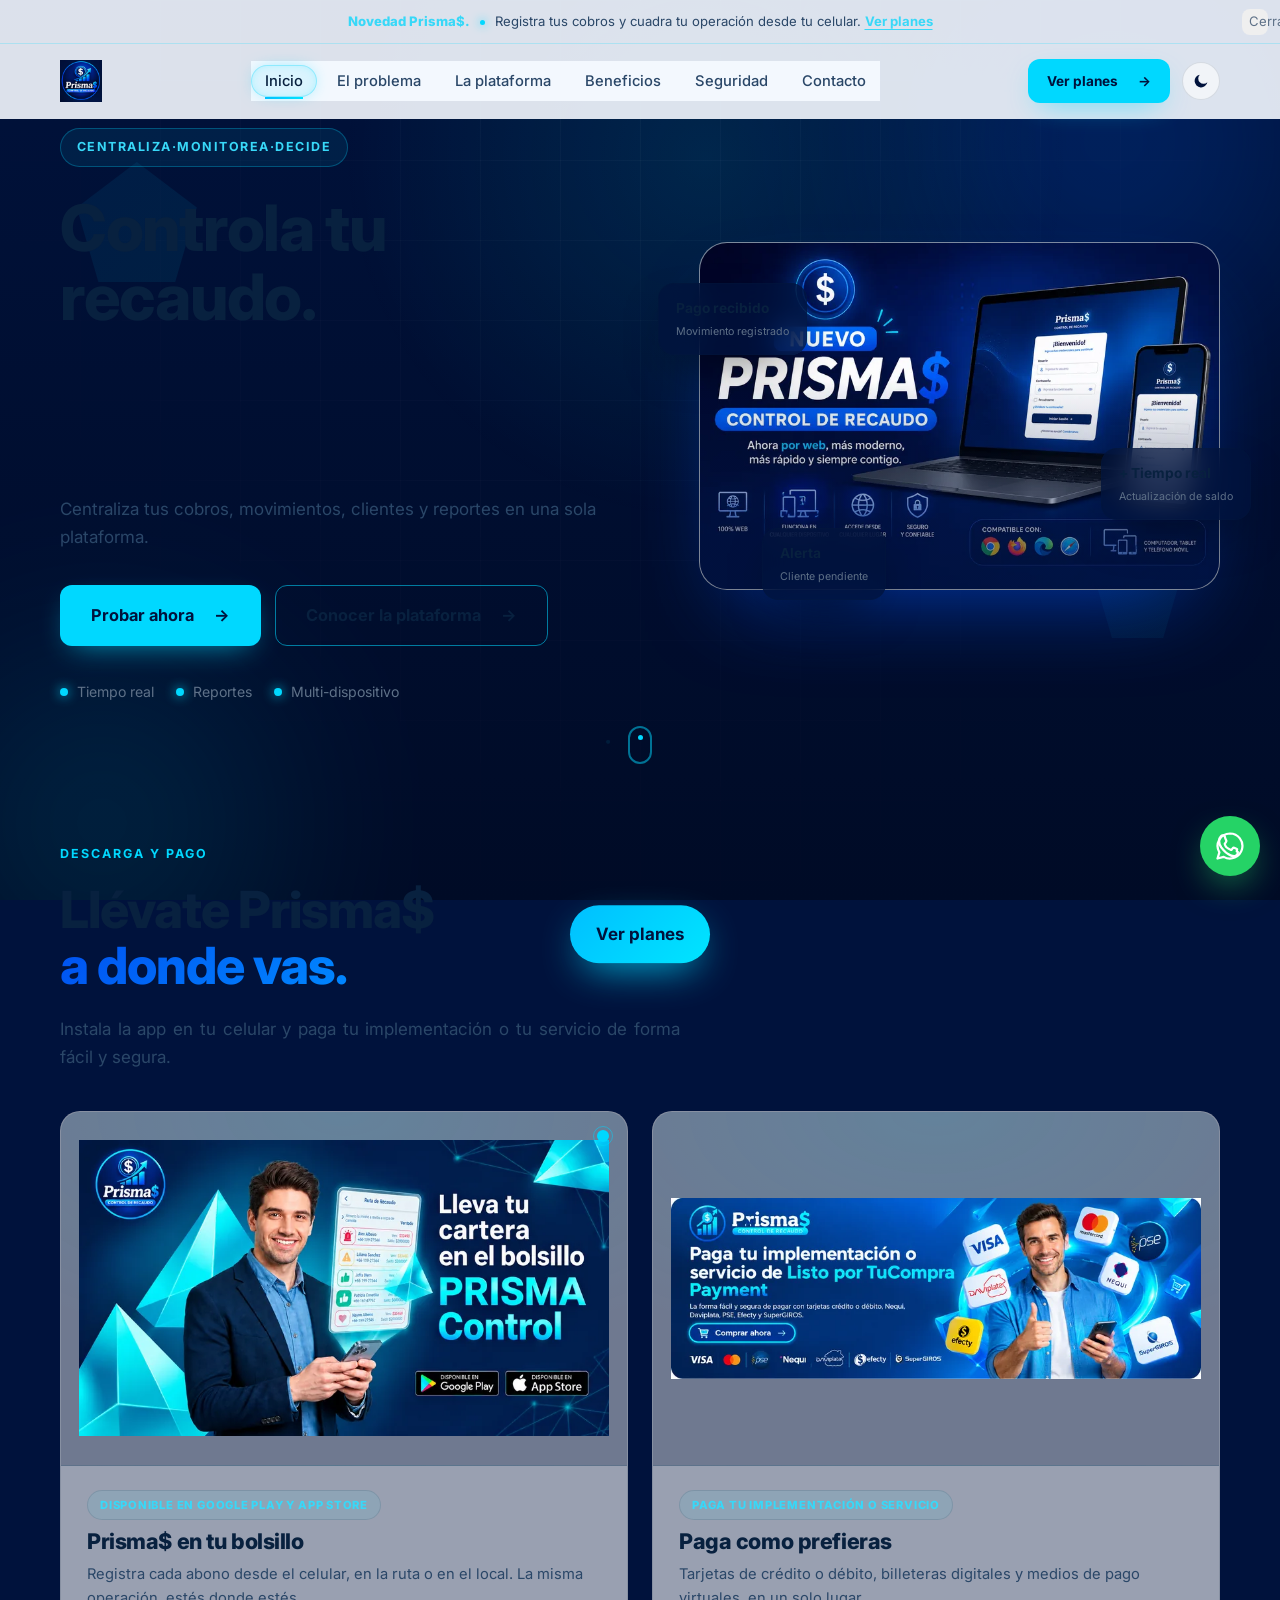
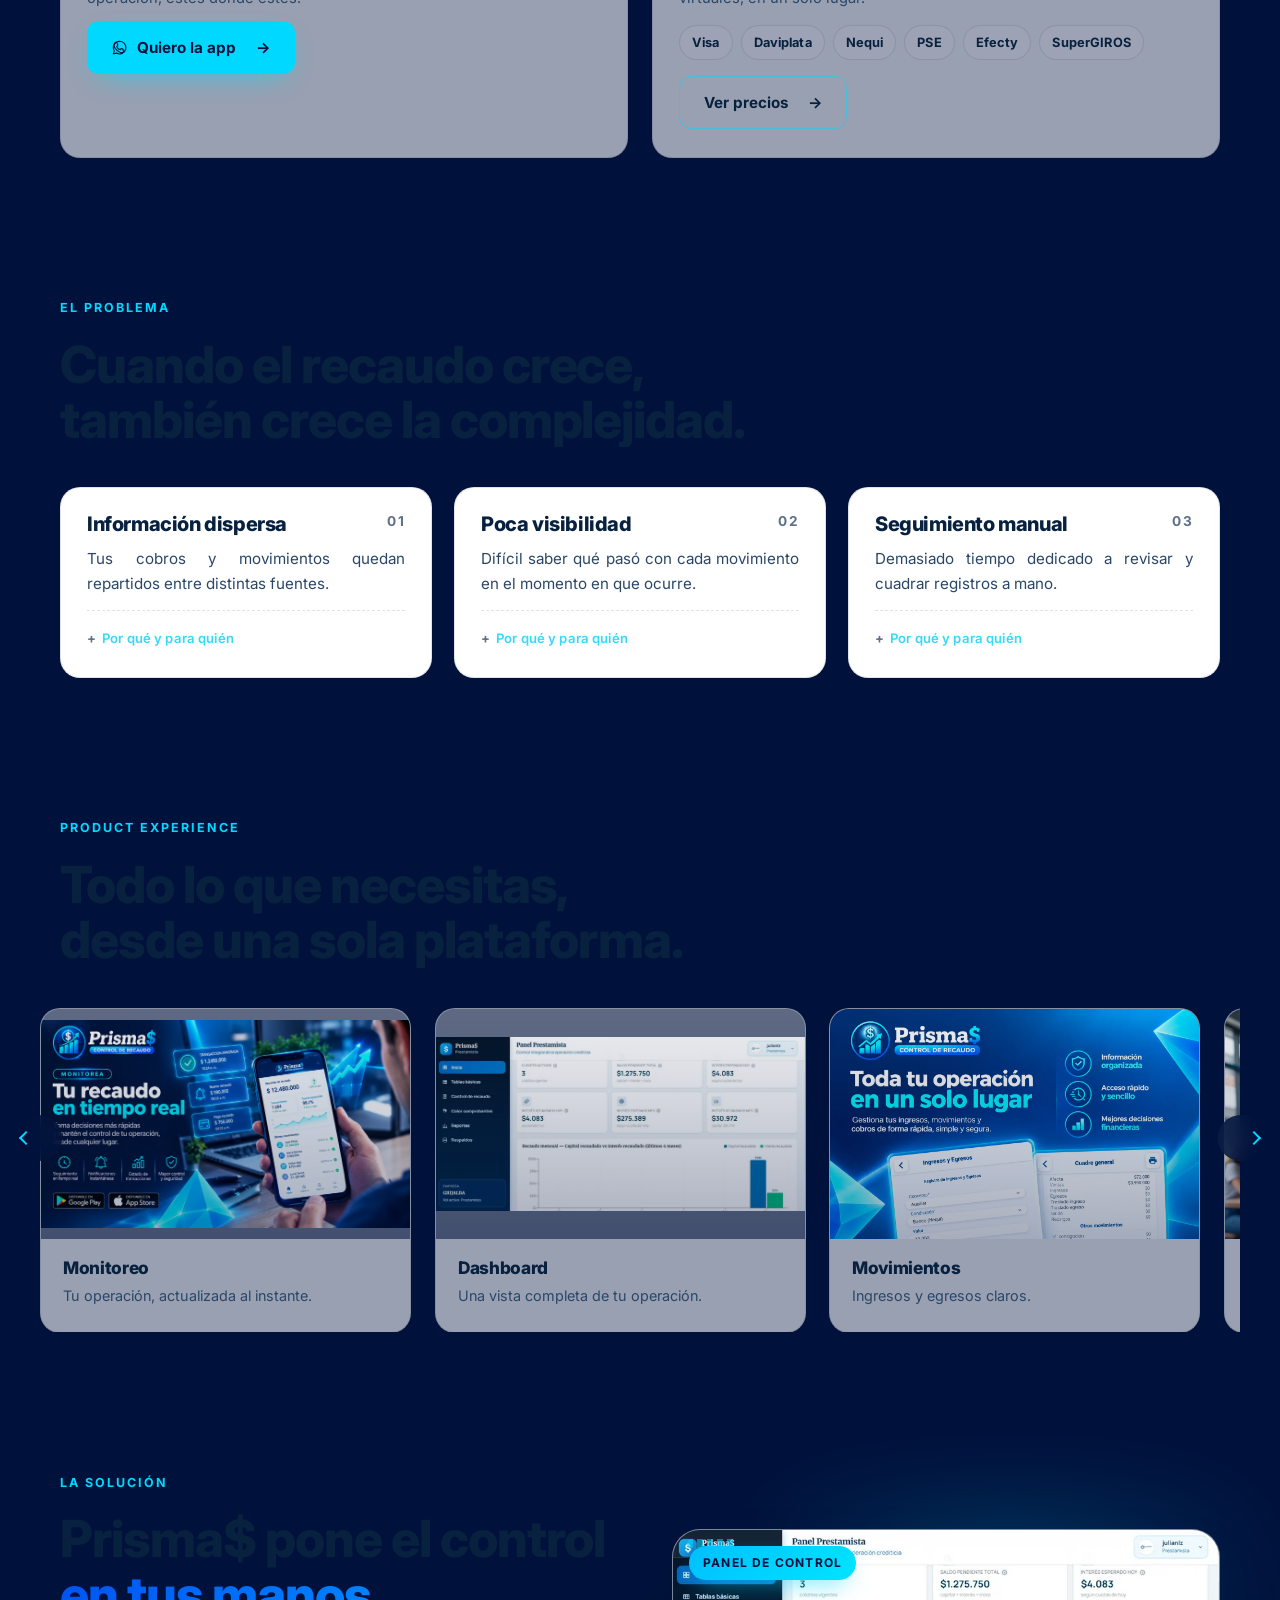
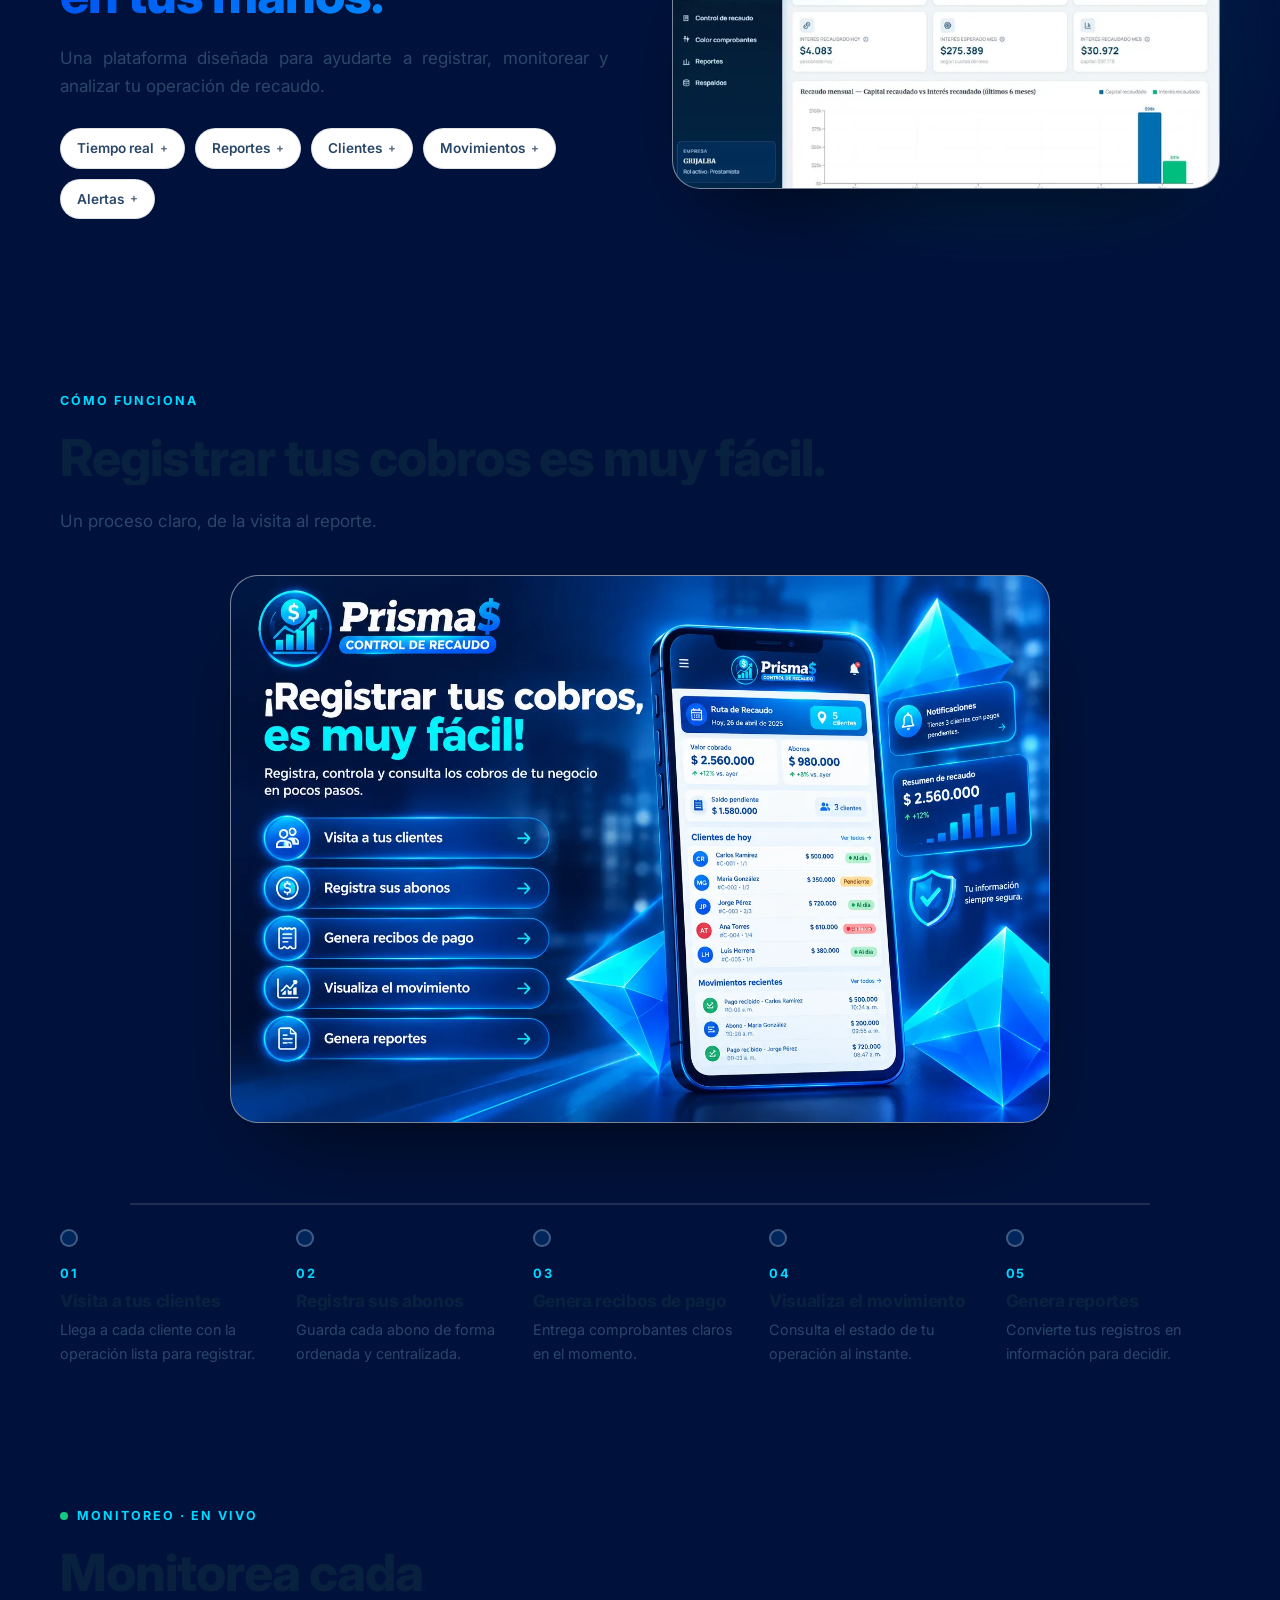
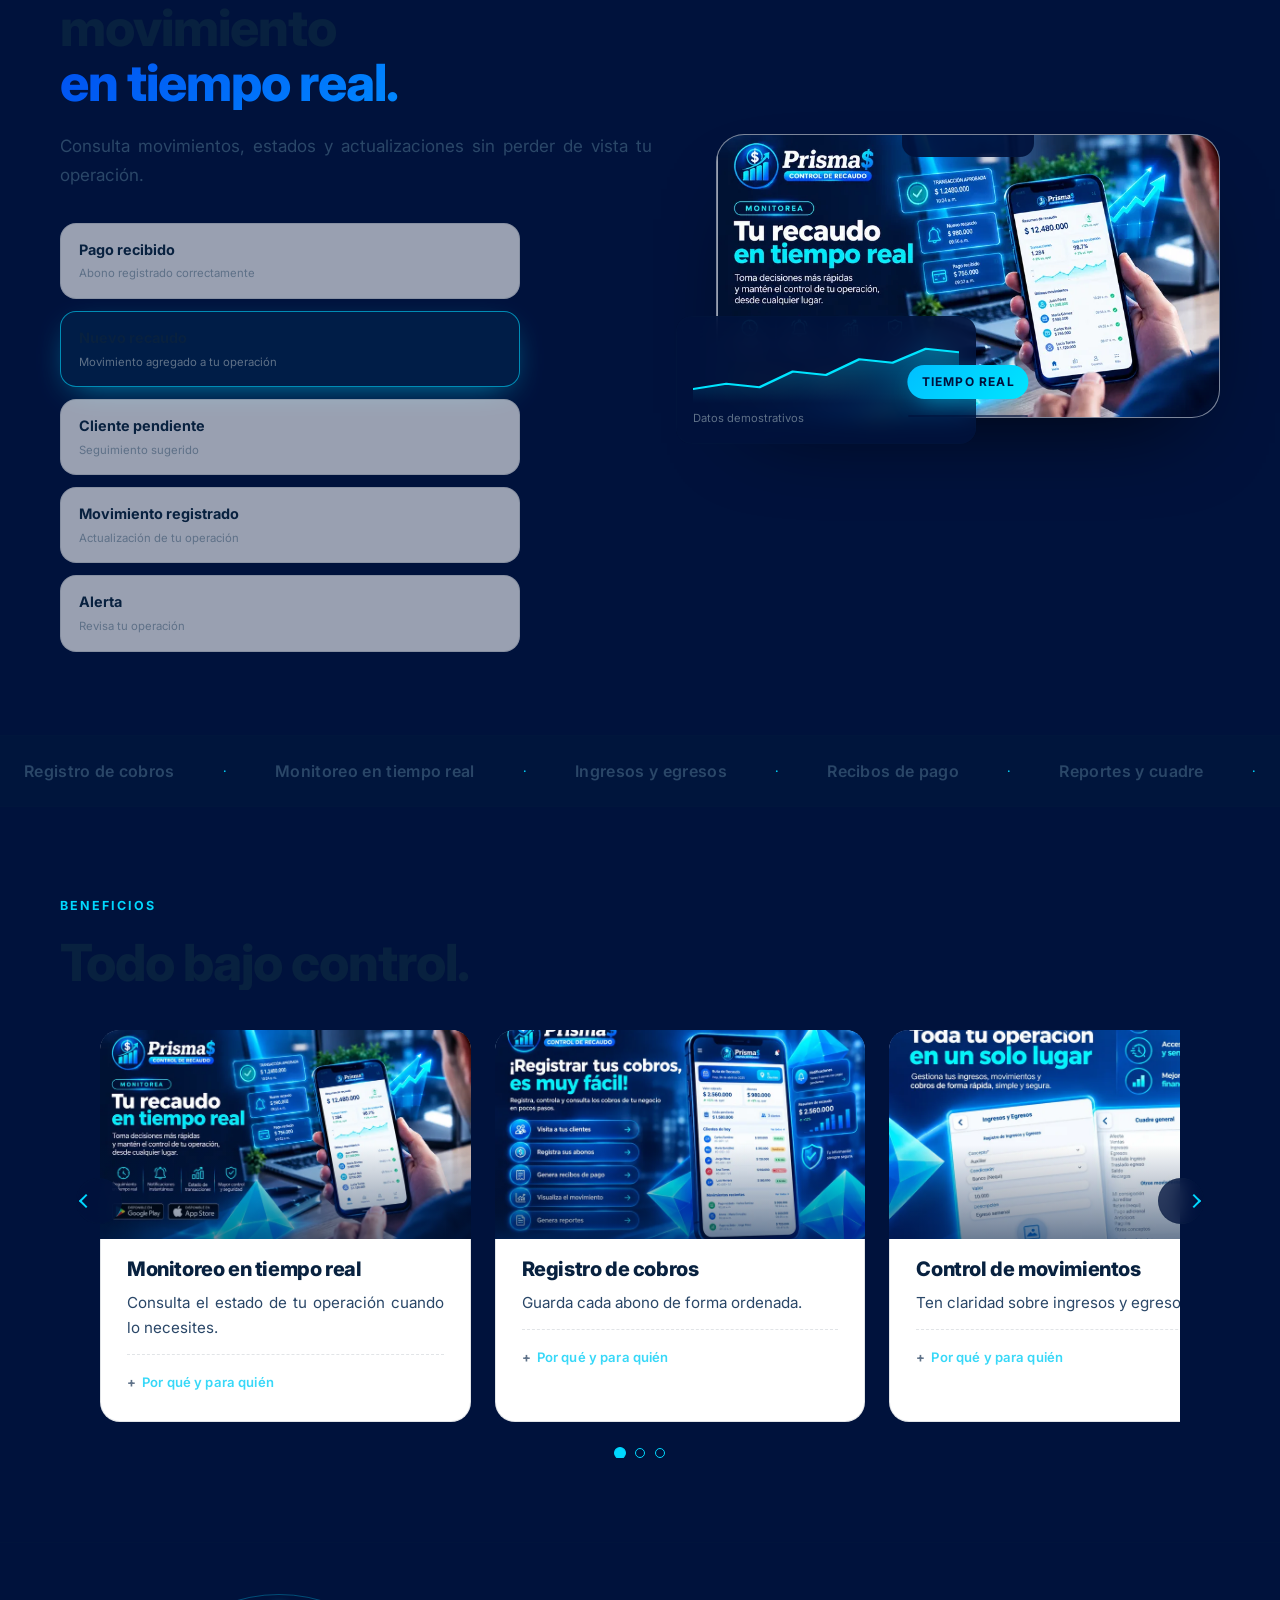
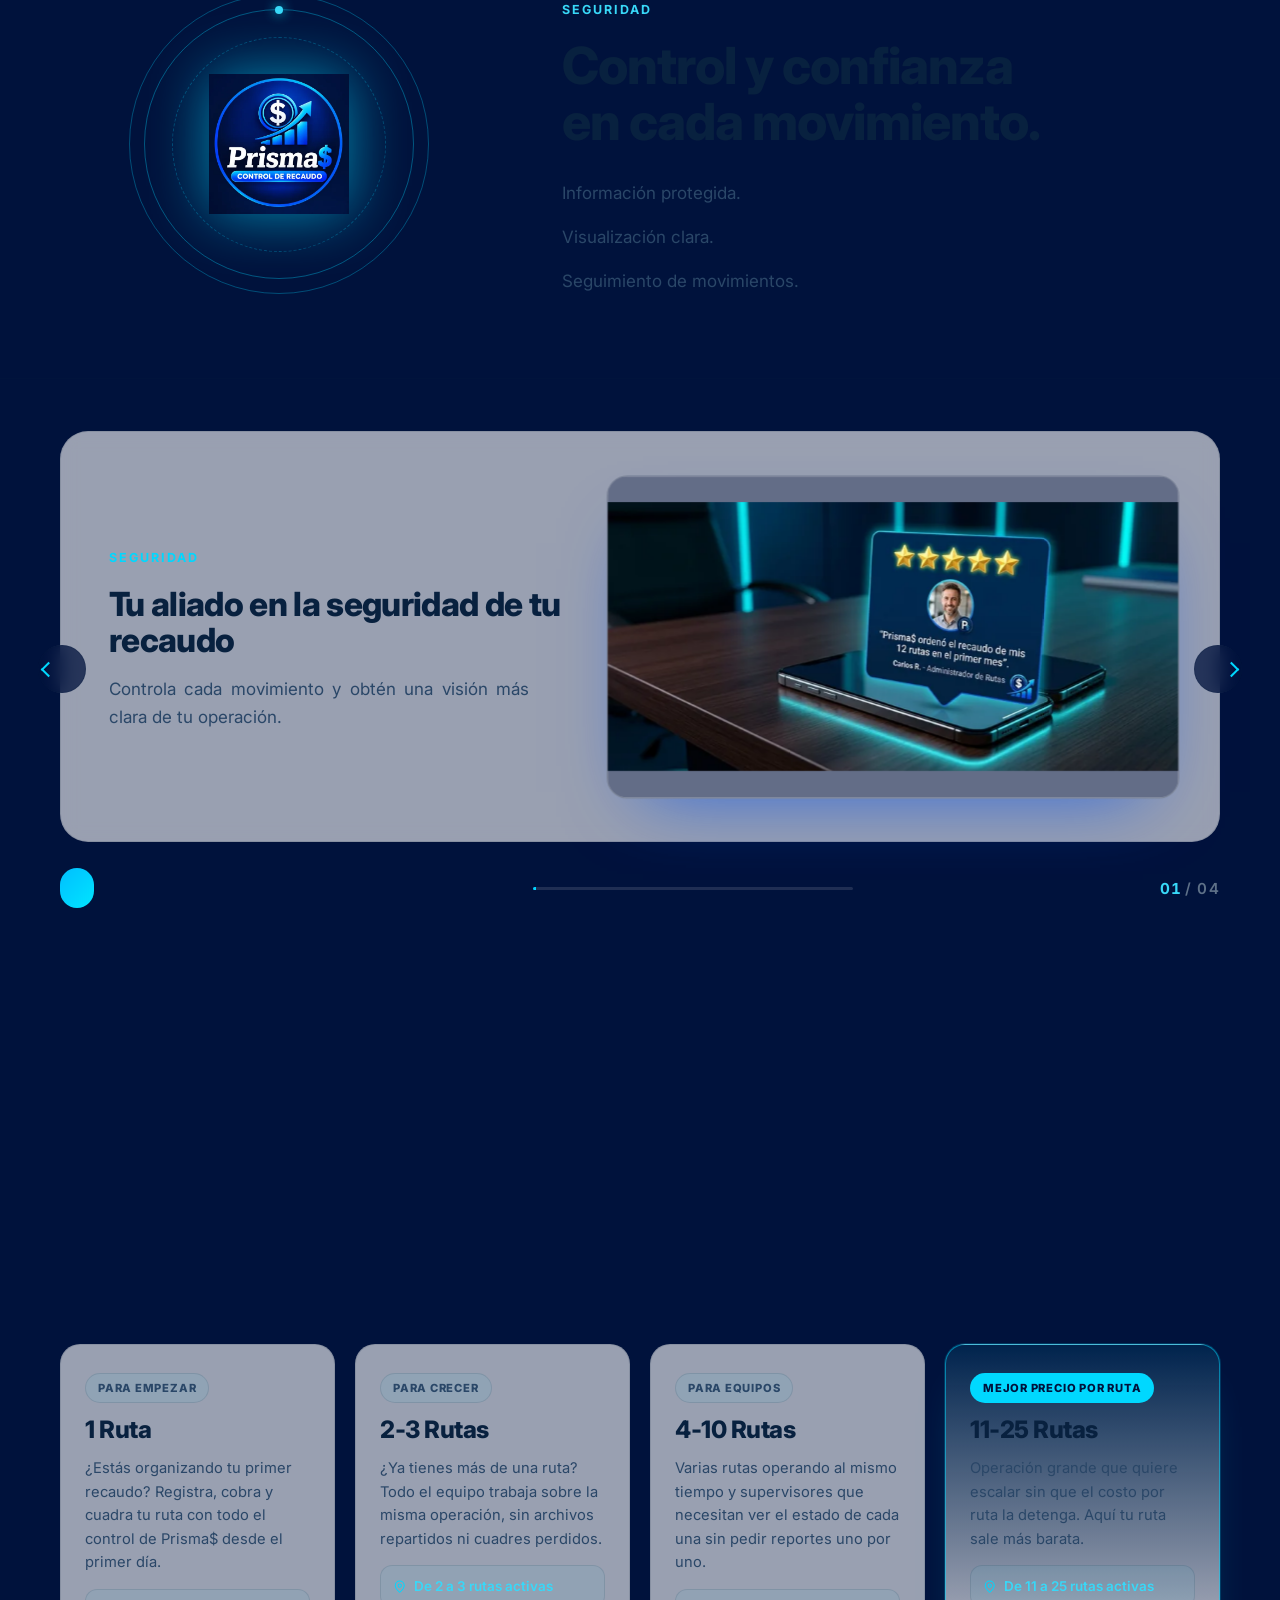
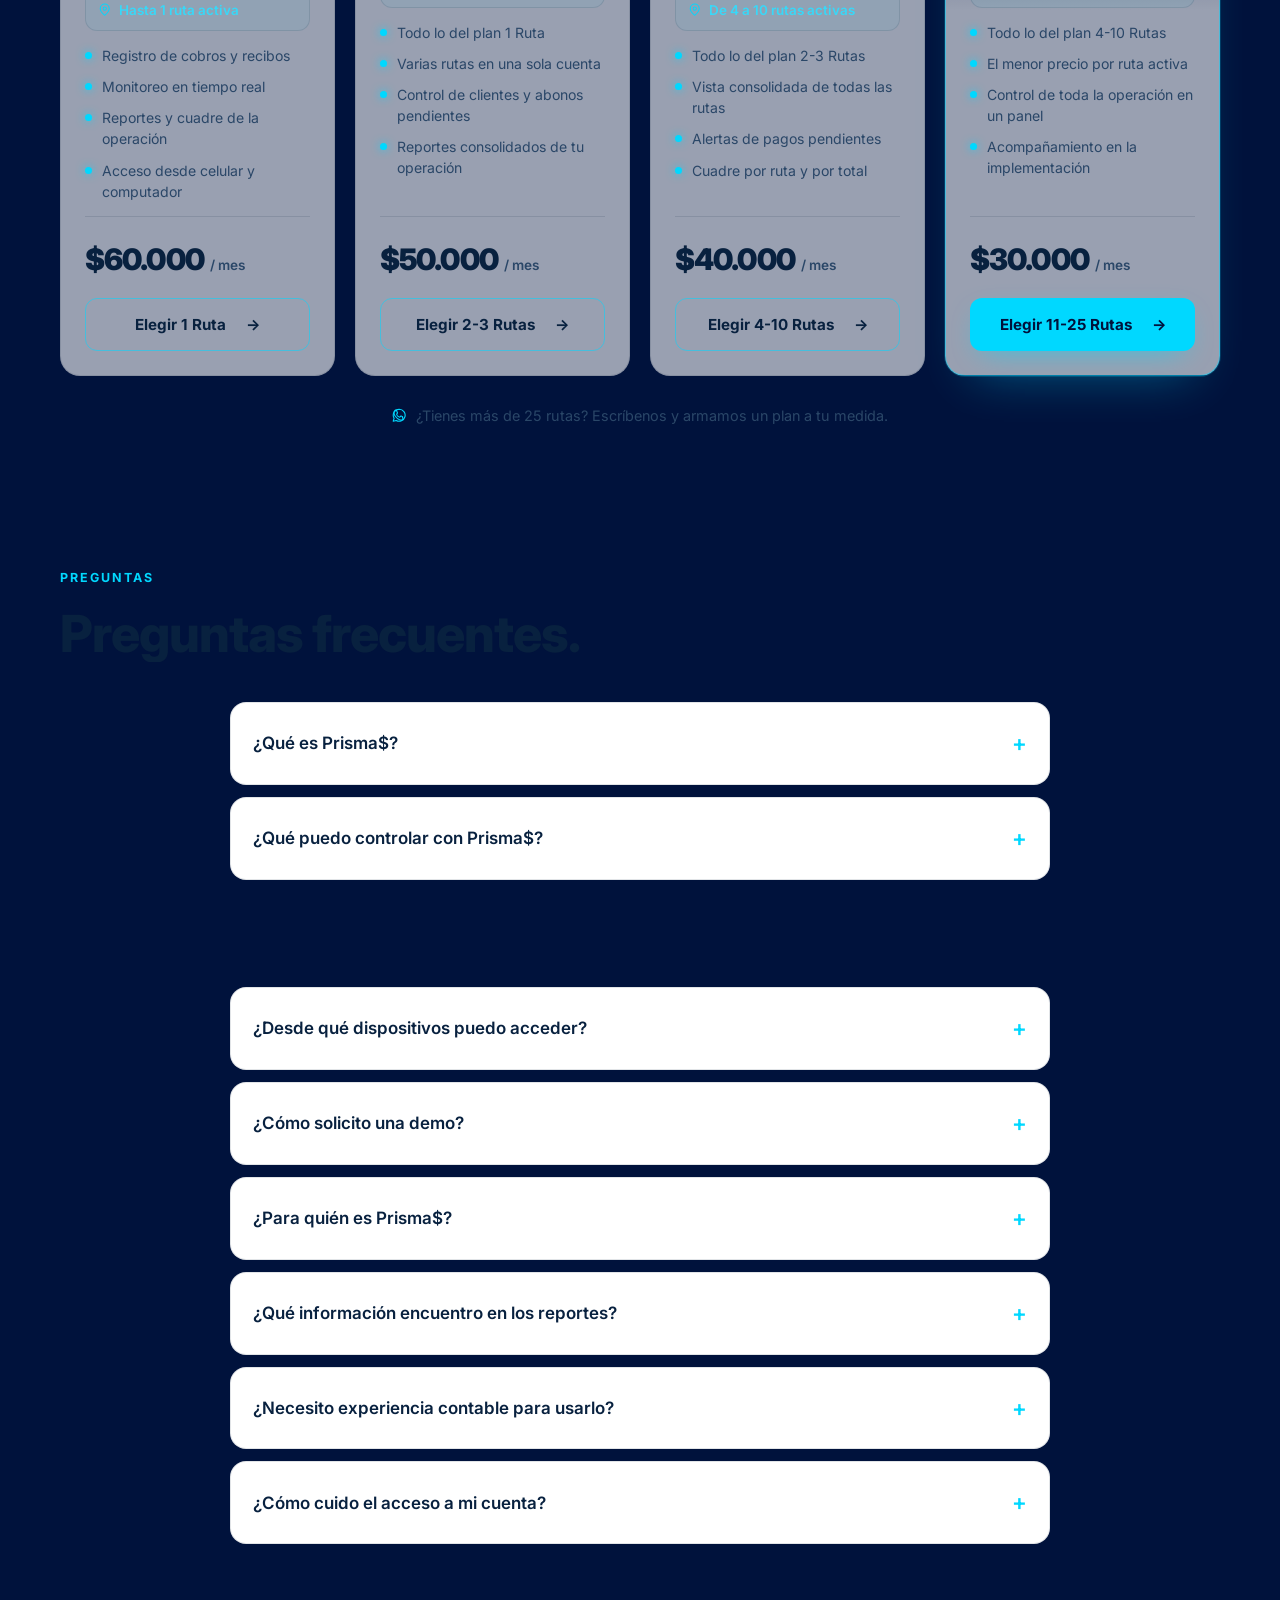
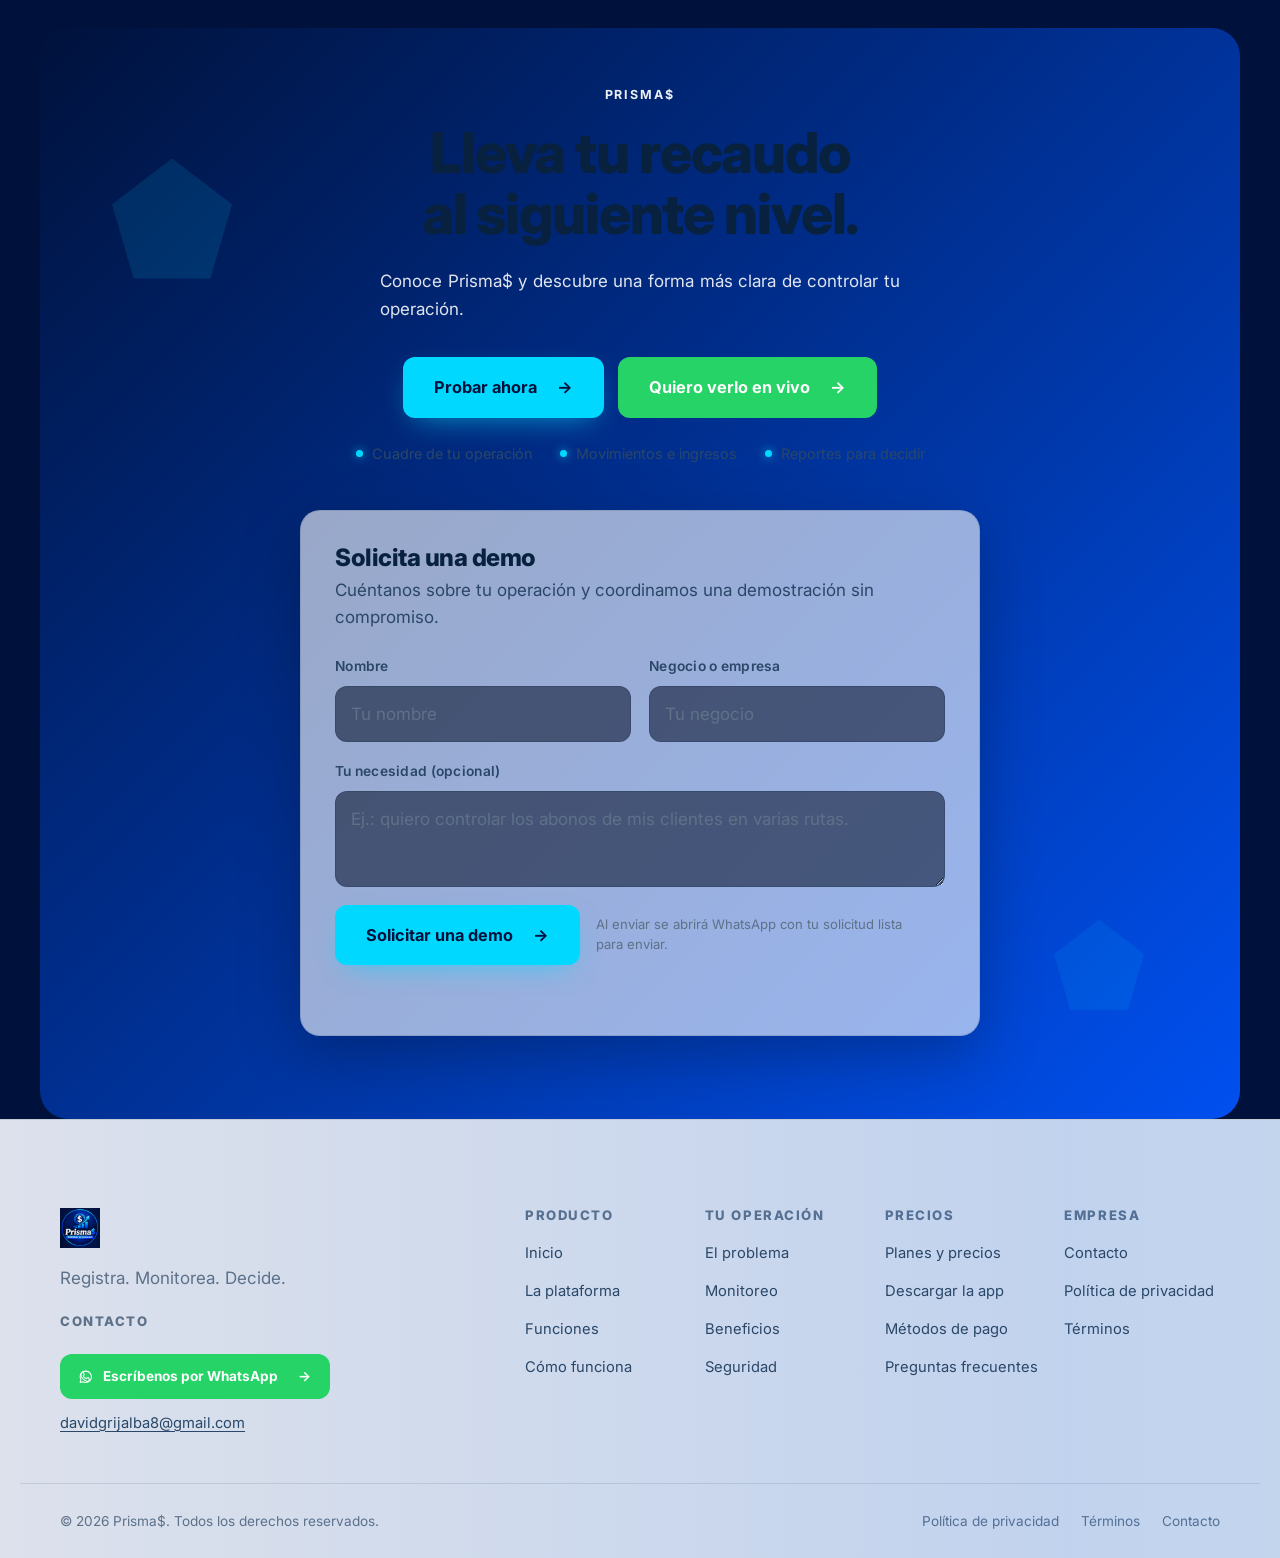
==== commit 5c27c6aa: "Resolucion de observaciones cliente 26/09/2026 - carruseles en bucle sin imagenes vacias, 4 planes p" ====
--- a/index.html
+++ b/index.html
@@ -9,8 +9,8 @@
   <meta name="theme-color" content="#00123C" />
   <meta name="author" content="Prisma$" />
 
-  <link rel="icon" type="image/png" sizes="64x64" href="assets/icon-64.png" />
-  <link rel="apple-touch-icon" sizes="180x180" href="assets/icon-180.png" />
+  <link rel="icon" type="image/png" sizes="64x64" href="recursos/imagenes/icon-64.png" />
+  <link rel="apple-touch-icon" sizes="180x180" href="recursos/imagenes/icon-180.png" />
 
   <!-- Canonical: ajustar al dominio final de despliegue -->
   <link rel="canonical" href="https://agutierrezg1995.github.io/Prisma--App-de-Recaudo/" />
@@ -21,21 +21,21 @@
   <meta property="og:title" content="Prisma$ | Control de Recaudo" />
   <meta property="og:description" content="Registra, monitorea y consulta tu operación de recaudo desde una sola plataforma." />
   <meta property="og:url" content="https://agutierrezg1995.github.io/Prisma--App-de-Recaudo/" />
-  <meta property="og:image" content="https://agutierrezg1995.github.io/Prisma--App-de-Recaudo/assets/og-image.png" />
+  <meta property="og:image" content="https://agutierrezg1995.github.io/Prisma--App-de-Recaudo/recursos/imagenes/og-image.png" />
   <meta property="og:image:width" content="1200" />
   <meta property="og:image:height" content="630" />
 
   <meta name="twitter:card" content="summary_large_image" />
   <meta name="twitter:title" content="Prisma$ | Control de Recaudo" />
   <meta name="twitter:description" content="Registra, monitorea y consulta tu operación de recaudo desde una sola plataforma." />
-  <meta name="twitter:image" content="https://agutierrezg1995.github.io/Prisma--App-de-Recaudo/assets/og-image.png" />
+  <meta name="twitter:image" content="https://agutierrezg1995.github.io/Prisma--App-de-Recaudo/recursos/imagenes/og-image.png" />
 
   <link rel="preconnect" href="https://fonts.googleapis.com" />
   <link rel="preconnect" href="https://fonts.gstatic.com" crossorigin />
   <link href="https://fonts.googleapis.com/css2?family=Inter:wght@400;500;600;700;800;900&display=swap" rel="stylesheet" />
 
-  <link rel="preload" as="image" href="assets/hero.webp" imagesrcset="assets/hero-800.webp 800w, assets/hero.webp 1536w" imagesizes="(min-width: 1024px) 600px, 92vw" />
-  <link rel="stylesheet" href="css/styles.css" />
+  <link rel="preload" as="image" href="recursos/imagenes/hero.webp" imagesrcset="recursos/imagenes/hero-800.webp 800w, recursos/imagenes/hero.webp 1536w" imagesizes="(min-width: 1024px) 600px, 92vw" />
+  <link rel="stylesheet" href="estilos/estilos.css" />
   <script>document.documentElement.classList.add("js");</script>
 
   <script type="application/ld+json">
@@ -109,7 +109,7 @@
   <!-- ============ PRELOADER DE MARCA (F-04 §41) ============ -->
   <div class="preloader" data-preloader aria-hidden="true">
     <div class="preloader__inner">
-      <img src="assets/logo.webp" alt="" width="56" height="56" />
+      <img src="recursos/imagenes/logo.webp" alt="" width="56" height="56" />
       <span class="preloader__ring" aria-hidden="true"></span>
     </div>
   </div>
@@ -149,18 +149,18 @@
   <header class="navbar" id="navbar" data-navbar>
     <div class="container navbar__inner">
       <a class="navbar__brand" href="#inicio" aria-label="Prisma$, inicio">
-        <img src="assets/logo.webp" alt="Logo Prisma$ Control de Recaudo" class="navbar__logo" width="42" height="42" />
+        <img src="recursos/imagenes/logo.webp" alt="Logo Prisma$ Control de Recaudo" class="navbar__logo" width="42" height="42" />
       </a>
 
       <nav class="navbar__nav" id="nav-menu" aria-label="Navegación principal">
         <ul class="navbar__list">
           <span class="nav-indicator" aria-hidden="true" data-nav-indicator></span>
           <li><a class="navbar__link is-active" href="#inicio" data-spy>Inicio</a></li>
-          <li><a class="navbar__link" href="#solucion" data-spy>Solución</a></li>
+          <li><a class="navbar__link" href="#problema" data-spy>El problema</a></li>
+          <li><a class="navbar__link" href="#experiencia" data-spy>La plataforma</a></li>
           <li><a class="navbar__link" href="#beneficios" data-spy>Beneficios</a></li>
-          <li><a class="navbar__link" href="#como-funciona" data-spy>Cómo funciona</a></li>
           <li><a class="navbar__link" href="#seguridad" data-spy>Seguridad</a></li>
-          <li><a class="navbar__link" href="#preguntas" data-spy>Preguntas</a></li>
+          <li><a class="navbar__link" href="#demo" data-spy>Contacto</a></li>
           <li class="navbar__mobile-cta"><a class="btn btn--primary" href="#planes">Ver planes</a></li>
         </ul>
       </nav>
@@ -168,7 +168,8 @@
       <div class="navbar__actions">
         <a class="btn btn--primary btn--sm navbar__cta" href="#planes">Ver planes</a>
         <button class="theme-toggle" type="button" aria-label="Activar tema claro" aria-pressed="false" data-theme-toggle>
-          <span class="theme-toggle__label" data-theme-label>Tema claro</span>
+          <svg class="theme-toggle__icon theme-toggle__icon--sun" width="18" height="18" viewBox="0 0 24 24" fill="none" aria-hidden="true" focusable="false"><circle cx="12" cy="12" r="4.2" fill="currentColor"/><g stroke="currentColor" stroke-width="2" stroke-linecap="round"><path d="M12 2.2v2.2M12 19.6v2.2M4.6 4.6l1.6 1.6M17.8 17.8l1.6 1.6M2.2 12h2.2M19.6 12h2.2M4.6 19.4l1.6-1.6M17.8 6.2l1.6-1.6"/></g></svg>
+          <svg class="theme-toggle__icon theme-toggle__icon--moon" width="18" height="18" viewBox="0 0 24 24" fill="none" aria-hidden="true" focusable="false"><path d="M20.5 13.6A8.6 8.6 0 1 1 10.4 3.5a6.9 6.9 0 0 0 10.1 10.1Z" fill="currentColor"/></svg>
         </button>
         <button class="navbar__toggle" type="button" aria-label="Abrir menú" aria-expanded="false" aria-controls="nav-menu" data-menu-toggle>
           <span></span><span></span><span></span>
@@ -206,10 +207,10 @@
 
         <div class="hero__visual" data-reveal data-delay="120">
           <div class="hero__media">
-            <img src="assets/hero.webp" srcset="assets/hero-800.webp 800w, assets/hero.webp 1536w" sizes="(min-width: 1024px) 600px, 92vw" alt="Prisma$ mostrando el control de recaudo en un dashboard" class="hero__img" width="900" height="700" fetchpriority="high" />
-            <img class="hero__slide" src="assets/monitor.webp" alt="" aria-hidden="true" loading="lazy" width="800" height="450" />
-            <img class="hero__slide" src="assets/finance.webp" alt="" aria-hidden="true" loading="lazy" width="800" height="450" />
-            <img class="hero__slide" src="assets/process.webp" alt="" aria-hidden="true" loading="lazy" width="800" height="450" />
+            <img src="recursos/imagenes/hero.webp" srcset="recursos/imagenes/hero-800.webp 800w, recursos/imagenes/hero.webp 1536w" sizes="(min-width: 1024px) 600px, 92vw" alt="Prisma$ mostrando el control de recaudo en un dashboard" class="hero__img" width="900" height="700" fetchpriority="high" />
+            <img class="hero__slide" src="recursos/imagenes/monitor.webp" alt="" aria-hidden="true" loading="lazy" width="800" height="450" />
+            <img class="hero__slide" src="recursos/imagenes/finance.webp" alt="" aria-hidden="true" loading="lazy" width="800" height="450" />
+            <img class="hero__slide" src="recursos/imagenes/process.webp" alt="" aria-hidden="true" loading="lazy" width="800" height="450" />
             <span class="hero__media-overlay" aria-hidden="true"></span>
           </div>
 
@@ -244,65 +245,52 @@
       </span>
     </section>
 
-    <!-- ============ HERO SLIDER ============ -->
-    <section class="slider section" id="plataforma" aria-roledescription="carrusel" aria-label="Conoce Prisma$ en cuatro pasos">
+    <!-- ============ DESCARGA Y PAGO (post-hero) ============ -->
+    <section class="section pf" id="descarga">
       <div class="container">
-        <h2 class="sr-only">Conoce Prisma$ en cuatro pasos</h2>
-        <div class="slider__viewport" data-slider>
-          <div class="slider__track" data-slider-track>
-            <article class="slide is-active" role="group" aria-roledescription="slide" aria-label="1 de 4">
-              <div class="slide__content">
-                <span class="eyebrow">Seguridad</span>
-                <h3 class="slide__title">Tu aliado en la seguridad de tu recaudo</h3>
-                <p class="slide__text">Controla cada movimiento y obtén una visión más clara de tu operación.</p>
-              </div>
-              <div class="slide__media">
-                <img src="assets/security.webp" srcset="assets/security-800.webp 800w, assets/security.webp 1494w" sizes="(min-width: 1024px) 640px, 92vw" alt="Pieza de seguridad de Prisma$" loading="lazy" width="900" height="560" />
-              </div>
-            </article>
-
-            <article class="slide" role="group" aria-roledescription="slide" aria-label="2 de 4">
-              <div class="slide__content">
-                <span class="eyebrow">Monitoreo</span>
-                <h3 class="slide__title">Tu recaudo en tiempo real</h3>
-                <p class="slide__text">Consulta movimientos, pagos y estados desde cualquier lugar.</p>
-              </div>
-              <div class="slide__media">
-                <img src="assets/monitor.webp" srcset="assets/monitor-800.webp 800w, assets/monitor.webp 1600w" sizes="(min-width: 1024px) 640px, 92vw" alt="Pieza de monitoreo en tiempo real de Prisma$" loading="lazy" width="900" height="560" />
-              </div>
-            </article>
-
-            <article class="slide" role="group" aria-roledescription="slide" aria-label="3 de 4">
-              <div class="slide__content">
-                <span class="eyebrow">Decisiones</span>
-                <h3 class="slide__title">Datos que generan decisiones</h3>
-                <p class="slide__text">Transforma tus movimientos en información útil para tu operación.</p>
-              </div>
-              <div class="slide__media">
-                <img src="assets/dashboard.webp" srcset="assets/dashboard-800.webp 800w, assets/dashboard.webp 1354w" sizes="(min-width: 1024px) 640px, 92vw" alt="Dashboard y analítica de Prisma$" loading="lazy" width="900" height="560" />
-              </div>
-            </article>
-
-            <article class="slide" role="group" aria-roledescription="slide" aria-label="4 de 4">
-              <div class="slide__content">
-                <span class="eyebrow">Operación</span>
-                <h3 class="slide__title">Toda tu operación en un solo lugar</h3>
-                <p class="slide__text">Registra, consulta y controla tus movimientos de forma sencilla.</p>
-              </div>
-              <div class="slide__media">
-                <img src="assets/finance.webp" srcset="assets/finance-800.webp 800w, assets/finance.webp 1311w" sizes="(min-width: 1024px) 640px, 92vw" alt="Ingresos y egresos de la operación de recaudo" loading="lazy" width="900" height="560" />
-              </div>
-            </article>
-          </div>
-
-          <button class="slider__arrow slider__arrow--prev" type="button" aria-label="Slide anterior" data-slider-prev></button>
-          <button class="slider__arrow slider__arrow--next" type="button" aria-label="Slide siguiente" data-slider-next></button>
-
-          <div class="slider__footer">
-            <div class="slider__dots" aria-label="Seleccionar slide" data-slider-dots></div>
-            <div class="slider__progress" aria-hidden="true"><span data-slider-progress></span></div>
-            <div class="slider__counter" aria-hidden="true"><span data-slider-count>01</span><span class="slider__counter-total">/ 04</span></div>
-          </div>
+        <header class="section__header reveal" data-reveal>
+          <span class="eyebrow">Descarga y pago</span>
+          <h2 class="section__title">Llévate Prisma$<br /><span class="text-gradient">a donde vas.</span></h2>
+          <p class="section__lead">Instala la app en tu celular y paga tu implementación o tu servicio de forma fácil y segura.</p>
+        </header>
+
+        <div class="pf__grid">
+          <article class="pf__card pf__card--store reveal" data-reveal data-delay="0">
+            <span class="pf__pulse" aria-hidden="true"></span>
+            <figure class="pf__media">
+              <a class="pf__media-link" href="https://wa.me/573183366064?text=Quiero%20descargar%20la%20app%20de%20Prisma%24" target="_blank" rel="noopener" data-wa-cta="Quiero descargar la app de Prisma$">
+                <img src="recursos/imagenes/playstore.webp" srcset="recursos/imagenes/playstore-800.webp 800w, recursos/imagenes/playstore.webp 1600w" sizes="(min-width: 1024px) 560px, 92vw" alt="Prisma$ disponible en Google Play y App Store" loading="lazy" width="1600" height="893" />
+              </a>
+            </figure>
+            <div class="pf__body">
+              <span class="pf__tag">Disponible en Google Play y App Store</span>
+              <h3 class="pf__title">Prisma$ en tu bolsillo</h3>
+              <p class="pf__text">Registra cada abono desde el celular, en la ruta o en el local. La misma operación, estés donde estés.</p>
+              <a class="btn btn--primary" href="https://wa.me/573183366064?text=Quiero%20descargar%20la%20app%20de%20Prisma%24" target="_blank" rel="noopener" data-magnetic data-wa-cta="Quiero descargar la app de Prisma$">
+                <span data-icon="whatsapp" aria-hidden="true"></span> Quiero la app
+              </a>
+            </div>
+          </article>
+
+          <article class="pf__card pf__card--pay reveal" data-reveal data-delay="120">
+            <figure class="pf__media">
+              <img src="recursos/imagenes/compra.webp" srcset="recursos/imagenes/compra-800.webp 800w, recursos/imagenes/compra.webp 1600w" sizes="(min-width: 1024px) 560px, 92vw" alt="Cómo pagar Prisma$ con tarjeta, Nequi, Daviplata, PSE, Efecty y SuperGIROS" loading="lazy" width="1600" height="545" />
+            </figure>
+            <div class="pf__body">
+              <span class="pf__tag">Paga tu implementación o servicio</span>
+              <h3 class="pf__title">Paga como prefieras</h3>
+              <p class="pf__text">Tarjetas de crédito o débito, billeteras digitales y medios de pago virtuales, en un solo lugar.</p>
+              <ul class="pf__methods" aria-label="Métodos de pago aceptados">
+                <li class="pf__method">Visa</li>
+                <li class="pf__method">Daviplata</li>
+                <li class="pf__method">Nequi</li>
+                <li class="pf__method">PSE</li>
+                <li class="pf__method">Efecty</li>
+                <li class="pf__method">SuperGIROS</li>
+              </ul>
+              <a class="btn btn--secondary" href="#planes" data-magnetic>Ver precios</a>
+            </div>
+          </article>
         </div>
       </div>
     </section>
@@ -359,6 +347,43 @@
       </div>
     </section>
 
+    <!-- ============ PRODUCT EXPERIENCE ============ -->
+    <section class="section showcase" id="experiencia">
+      <div class="container">
+        <header class="section__header reveal" data-reveal>
+          <span class="eyebrow">Product experience</span>
+          <h2 class="section__title">Todo lo que necesitas,<br />desde una sola plataforma.</h2>
+        </header>
+      </div>
+
+      <div class="showcase__carousel reveal" data-reveal data-showcase aria-roledescription="carrusel" aria-label="Explora la plataforma">
+        <button class="showcase__arrow showcase__arrow--prev" type="button" aria-label="Anterior" aria-controls="showcase-track" data-showcase-prev></button>
+        <div class="showcase__track" id="showcase-track" data-showcase-track tabindex="0" aria-label="Desliza para ver las vistas de la plataforma">
+          <article class="showcase__card" data-tilt>
+            <figure><img src="recursos/imagenes/monitor.webp" srcset="recursos/imagenes/monitor-800.webp 800w, recursos/imagenes/monitor.webp 1600w" sizes="(min-width: 1200px) 400px, (min-width: 768px) 46vw, 92vw" alt="Monitoreo en tiempo real en Prisma$" loading="lazy" width="640" height="400" /></figure>
+            <h3>Monitoreo</h3><p>Tu operación, actualizada al instante.</p>
+          </article>
+          <article class="showcase__card" data-tilt>
+            <figure><img src="recursos/imagenes/dashboard.webp" srcset="recursos/imagenes/dashboard-800.webp 800w, recursos/imagenes/dashboard.webp 1354w" sizes="(min-width: 1200px) 400px, (min-width: 768px) 46vw, 92vw" alt="Dashboard de escritorio de Prisma$" loading="lazy" width="640" height="400" /></figure>
+            <h3>Dashboard</h3><p>Una vista completa de tu operación.</p>
+          </article>
+          <article class="showcase__card" data-tilt>
+            <figure><img src="recursos/imagenes/finance.webp" srcset="recursos/imagenes/finance-800.webp 800w, recursos/imagenes/finance.webp 1311w" sizes="(min-width: 1200px) 400px, (min-width: 768px) 46vw, 92vw" alt="Reportes y movimientos" loading="lazy" width="640" height="400" /></figure>
+            <h3>Movimientos</h3><p>Ingresos y egresos claros.</p>
+          </article>
+          <article class="showcase__card" data-tilt>
+            <figure><img src="recursos/imagenes/usecase.webp" srcset="recursos/imagenes/usecase-800.webp 800w, recursos/imagenes/usecase.webp 1024w" sizes="(min-width: 1200px) 400px, (min-width: 768px) 46vw, 92vw" alt="Clientes y seguimiento en Prisma$" loading="lazy" width="640" height="400" /></figure>
+            <h3>Clientes</h3><p>Seguimiento ordenado de cada cliente.</p>
+          </article>
+          <article class="showcase__card" data-tilt>
+            <figure><img src="recursos/imagenes/process.webp" srcset="recursos/imagenes/process-800.webp 800w, recursos/imagenes/process.webp 1536w" sizes="(min-width: 1200px) 400px, (min-width: 768px) 46vw, 92vw" alt="Registro de cobros en Prisma$" loading="lazy" width="640" height="400" /></figure>
+            <h3>Reportes</h3><p>Información lista para decidir.</p>
+          </article>
+        </div>
+        <button class="showcase__arrow showcase__arrow--next" type="button" aria-label="Siguiente" aria-controls="showcase-track" data-showcase-next></button>
+      </div>
+    </section>
+
     <!-- ============ SOLUCIÓN ============ -->
     <section class="section solution" id="solucion">
       <div class="container solution__inner">
@@ -404,14 +429,12 @@
               </div>
             </details></li>
           </ul>
-
-          <a class="btn btn--secondary" href="#como-funciona">Ver cómo funciona</a>
         </div>
 
         <div class="solution__visual reveal" data-reveal data-delay="120">
           <figure class="device device--dashboard">
             <span class="device__tag" aria-hidden="true">Panel de control</span>
-            <img src="assets/dashboard.webp" srcset="assets/dashboard-800.webp 800w, assets/dashboard.webp 1354w" sizes="(min-width: 1024px) 540px, 92vw" alt="Panel de control de recaudo en Prisma$" loading="lazy" width="900" height="620" />
+            <img src="recursos/imagenes/dashboard.webp" srcset="recursos/imagenes/dashboard-800.webp 800w, recursos/imagenes/dashboard.webp 1354w" sizes="(min-width: 1024px) 540px, 92vw" alt="Panel de control de recaudo en Prisma$" loading="lazy" width="900" height="620" />
           </figure>
           <span class="solution__glow" aria-hidden="true"></span>
         </div>
@@ -429,7 +452,7 @@
 
         <div class="process__visual reveal" data-reveal>
           <figure class="device device--wide">
-            <img src="assets/process.webp" srcset="assets/process-800.webp 800w, assets/process.webp 1536w" sizes="(min-width: 1024px) 1160px, 92vw" alt="Registro de cobros en Prisma$" loading="lazy" width="1200" height="620" />
+            <img src="recursos/imagenes/process.webp" srcset="recursos/imagenes/process-800.webp 800w, recursos/imagenes/process.webp 1536w" sizes="(min-width: 1024px) 1160px, 92vw" alt="Registro de cobros en Prisma$" loading="lazy" width="1200" height="620" />
           </figure>
         </div>
 
@@ -468,6 +491,61 @@
       </div>
     </section>
 
+    <!-- ============ MONITOREO EN TIEMPO REAL ============ -->
+    <section class="section monitor" id="monitoreo">
+      <div class="container monitor__inner">
+        <div class="monitor__content reveal" data-reveal>
+          <span class="eyebrow eyebrow--live">Monitoreo · En vivo</span>
+          <h2 class="section__title">Monitorea cada movimiento<br /><span class="text-gradient">en tiempo real.</span></h2>
+          <p class="section__lead">Consulta movimientos, estados y actualizaciones sin perder de vista tu operación.</p>
+
+          <div class="monitor__feedback" role="list">
+            <div class="notif" role="listitem" data-float>
+              <span class="notif__icon notif__icon--success" data-icon="check" aria-hidden="true"></span>
+              <div><strong>Pago recibido</strong><small>Abono registrado correctamente</small></div>
+            </div>
+            <div class="notif" role="listitem" data-float>
+              <span class="notif__icon notif__icon--info" data-icon="wallet" aria-hidden="true"></span>
+              <div><strong>Nuevo recaudo</strong><small>Movimiento agregado a tu operación</small></div>
+            </div>
+            <div class="notif" role="listitem" data-float>
+              <span class="notif__icon notif__icon--warning" data-icon="clock" aria-hidden="true"></span>
+              <div><strong>Cliente pendiente</strong><small>Seguimiento sugerido</small></div>
+            </div>
+            <div class="notif" role="listitem" data-float>
+              <span class="notif__icon notif__icon--info" data-icon="activity" aria-hidden="true"></span>
+              <div><strong>Movimiento registrado</strong><small>Actualización de tu operación</small></div>
+            </div>
+            <div class="notif" role="listitem" data-float>
+              <span class="notif__icon notif__icon--danger" data-icon="bell" aria-hidden="true"></span>
+              <div><strong>Alerta</strong><small>Revisa tu operación</small></div>
+            </div>
+          </div>
+        </div>
+
+        <div class="monitor__visual reveal" data-reveal data-delay="120">
+          <figure class="device device--monitor">
+            <span class="device__tag" aria-hidden="true">Tiempo real</span>
+            <img src="recursos/imagenes/monitor.webp" srcset="recursos/imagenes/monitor-800.webp 800w, recursos/imagenes/monitor.webp 1600w" sizes="(min-width: 1024px) 540px, 92vw" alt="Aplicación Prisma$ monitoreando movimientos en tiempo real" loading="lazy" width="720" height="405" />
+          </figure>
+          <div class="mini-chart" aria-hidden="true">
+            <svg viewBox="0 0 240 80" preserveAspectRatio="none">
+              <defs>
+                <linearGradient id="chartFill" x1="0" y1="0" x2="0" y2="1">
+                  <stop offset="0%" stop-color="#00D8FF" stop-opacity="0.35" />
+                  <stop offset="100%" stop-color="#00D8FF" stop-opacity="0" />
+                </linearGradient>
+              </defs>
+              <path class="mini-chart__area" d="M0,64 L30,58 L60,62 L90,44 L120,48 L150,30 L180,34 L210,18 L240,22 L240,80 L0,80 Z" fill="url(#chartFill)" />
+              <path class="mini-chart__line" d="M0,64 L30,58 L60,62 L90,44 L120,48 L150,30 L180,34 L210,18 L240,22" fill="none" stroke="#00E5FF" stroke-width="2.5" stroke-linecap="round" stroke-linejoin="round" />
+              <circle class="mini-chart__dot" cx="0" cy="0" r="3.5" fill="#E6FBFF" />
+            </svg>
+            <small>Datos demostrativos</small>
+          </div>
+        </div>
+      </div>
+    </section>
+
     <!-- ============ MARQUEE (cinta de características) ============ -->
     <section class="marquee" aria-label="Capacidades de Prisma$">
       <div class="marquee__track" data-marquee>
@@ -502,61 +580,6 @@
       </div>
     </section>
 
-    <!-- ============ MONITOREO EN TIEMPO REAL ============ -->
-    <section class="section monitor" id="monitoreo">
-      <div class="container monitor__inner">
-        <div class="monitor__content reveal" data-reveal>
-          <span class="eyebrow eyebrow--live">Monitoreo · En vivo</span>
-          <h2 class="section__title">Monitorea cada movimiento<br /><span class="text-gradient">en tiempo real.</span></h2>
-          <p class="section__lead">Consulta movimientos, estados y actualizaciones sin perder de vista tu operación.</p>
-
-          <div class="monitor__feedback" role="list">
-            <div class="notif" role="listitem" data-float>
-              <span class="notif__icon notif__icon--success" data-icon="check" aria-hidden="true"></span>
-              <div><strong>Pago recibido</strong><small>Abono registrado correctamente</small></div>
-            </div>
-            <div class="notif" role="listitem" data-float>
-              <span class="notif__icon notif__icon--info" data-icon="wallet" aria-hidden="true"></span>
-              <div><strong>Nuevo recaudo</strong><small>Movimiento agregado a tu operación</small></div>
-            </div>
-            <div class="notif" role="listitem" data-float>
-              <span class="notif__icon notif__icon--warning" data-icon="clock" aria-hidden="true"></span>
-              <div><strong>Cliente pendiente</strong><small>Seguimiento sugerido</small></div>
-            </div>
-            <div class="notif" role="listitem" data-float>
-              <span class="notif__icon notif__icon--info" data-icon="activity" aria-hidden="true"></span>
-              <div><strong>Movimiento registrado</strong><small>Actualización de tu operación</small></div>
-            </div>
-            <div class="notif" role="listitem" data-float>
-              <span class="notif__icon notif__icon--danger" data-icon="bell" aria-hidden="true"></span>
-              <div><strong>Alerta</strong><small>Revisa tu operación</small></div>
-            </div>
-          </div>
-        </div>
-
-        <div class="monitor__visual reveal" data-reveal data-delay="120">
-          <figure class="device device--monitor">
-            <span class="device__tag" aria-hidden="true">Tiempo real</span>
-            <img src="assets/monitor.webp" srcset="assets/monitor-800.webp 800w, assets/monitor.webp 1600w" sizes="(min-width: 1024px) 540px, 92vw" alt="Aplicación Prisma$ monitoreando movimientos en tiempo real" loading="lazy" width="720" height="405" />
-          </figure>
-          <div class="mini-chart" aria-hidden="true">
-            <svg viewBox="0 0 240 80" preserveAspectRatio="none">
-              <defs>
-                <linearGradient id="chartFill" x1="0" y1="0" x2="0" y2="1">
-                  <stop offset="0%" stop-color="#00D8FF" stop-opacity="0.35" />
-                  <stop offset="100%" stop-color="#00D8FF" stop-opacity="0" />
-                </linearGradient>
-              </defs>
-              <path class="mini-chart__area" d="M0,64 L30,58 L60,62 L90,44 L120,48 L150,30 L180,34 L210,18 L240,22 L240,80 L0,80 Z" fill="url(#chartFill)" />
-              <path class="mini-chart__line" d="M0,64 L30,58 L60,62 L90,44 L120,48 L150,30 L180,34 L210,18 L240,22" fill="none" stroke="#00E5FF" stroke-width="2.5" stroke-linecap="round" stroke-linejoin="round" />
-              <circle class="mini-chart__dot" cx="0" cy="0" r="3.5" fill="#E6FBFF" />
-            </svg>
-            <small>Datos demostrativos</small>
-          </div>
-        </div>
-      </div>
-    </section>
-
     <!-- ============ BENEFICIOS ============ -->
     <section class="section benefits" id="beneficios">
       <div class="container">
@@ -570,7 +593,7 @@
           <div class="benefits__track" data-benefits-track>
           <article class="card card--benefit">
             <span class="card__thumb">
-              <img src="assets/monitor.webp" srcset="assets/monitor-800.webp 800w, assets/monitor.webp 1600w" sizes="(min-width: 1200px) 360px, (min-width: 768px) 46vw, 92vw" alt="Monitoreo en tiempo real de Prisma$" loading="lazy" width="800" height="450" />
+              <img src="recursos/imagenes/monitor.webp" srcset="recursos/imagenes/monitor-800.webp 800w, recursos/imagenes/monitor.webp 1600w" sizes="(min-width: 1200px) 360px, (min-width: 768px) 46vw, 92vw" alt="Monitoreo en tiempo real de Prisma$" loading="lazy" width="800" height="450" />
             </span>
             <h3 class="card__title">Monitoreo en tiempo real</h3>
             <p class="card__text">Consulta el estado de tu operación cuando lo necesites.</p>
@@ -585,7 +608,7 @@
 </article>
           <article class="card card--benefit">
             <span class="card__thumb">
-              <img src="assets/process.webp" srcset="assets/process-800.webp 800w, assets/process.webp 1536w" sizes="(min-width: 1200px) 360px, (min-width: 768px) 46vw, 92vw" alt="Registro ordenado de cobros en Prisma$" loading="lazy" width="800" height="450" />
+              <img src="recursos/imagenes/process.webp" srcset="recursos/imagenes/process-800.webp 800w, recursos/imagenes/process.webp 1536w" sizes="(min-width: 1200px) 360px, (min-width: 768px) 46vw, 92vw" alt="Registro ordenado de cobros en Prisma$" loading="lazy" width="800" height="450" />
             </span>
             <h3 class="card__title">Registro de cobros</h3>
             <p class="card__text">Guarda cada abono de forma ordenada.</p>
@@ -600,22 +623,7 @@
 </article>
           <article class="card card--benefit">
             <span class="card__thumb">
-              <img src="assets/dashboard.webp" srcset="assets/dashboard-800.webp 800w, assets/dashboard.webp 1354w" sizes="(min-width: 1200px) 360px, (min-width: 768px) 46vw, 92vw" alt="Reportes consolidados en el dashboard de Prisma$" loading="lazy" width="800" height="450" />
-            </span>
-            <h3 class="card__title">Reportes</h3>
-            <p class="card__text">Transforma movimientos en información útil.</p>
-
-            <details class="card__detail" data-card-detail>
-              <summary>Por qué y para quién</summary>
-              <div class="card__detail-body">
-                <p><strong>Por qué:</strong> la información ordenada se convierte en decisiones y reemplaza el conteo manual.</p>
-                <p><strong>Para quién:</strong> quien debe resumir la operación sin hacer cálculos a mano.</p>
-              </div>
-            </details>
-</article>
-          <article class="card card--benefit">
-            <span class="card__thumb">
-              <img src="assets/finance.webp" srcset="assets/finance-800.webp 800w, assets/finance.webp 1311w" sizes="(min-width: 1200px) 360px, (min-width: 768px) 46vw, 92vw" alt="Ingresos y egresos de tu operación en Prisma$" loading="lazy" width="800" height="450" />
+              <img src="recursos/imagenes/finance.webp" srcset="recursos/imagenes/finance-800.webp 800w, recursos/imagenes/finance.webp 1311w" sizes="(min-width: 1200px) 360px, (min-width: 768px) 46vw, 92vw" alt="Ingresos y egresos de tu operación en Prisma$" loading="lazy" width="800" height="450" />
             </span>
             <h3 class="card__title">Control de movimientos</h3>
             <p class="card__text">Ten claridad sobre ingresos y egresos.</p>
@@ -627,37 +635,7 @@
                 <p><strong>Para quién:</strong> quienes cierran el día y quieren saber si todo cuadra.</p>
               </div>
             </details>
-</article>
-          <article class="card card--benefit">
-            <span class="card__thumb">
-              <img src="assets/hero.webp" srcset="assets/hero-800.webp 800w, assets/hero.webp 1536w" sizes="(min-width: 1200px) 360px, (min-width: 768px) 46vw, 92vw" alt="Toda tu operación centralizada en Prisma$" loading="lazy" width="800" height="450" />
-            </span>
-            <h3 class="card__title">Información centralizada</h3>
-            <p class="card__text">Todo tu recaudo en un solo lugar.</p>
-
-            <details class="card__detail" data-card-detail>
-              <summary>Por qué y para quién</summary>
-              <div class="card__detail-body">
-                <p><strong>Por qué:</strong> un solo lugar para cobros, clientes y movimientos elimina la dispersión que complica el control.</p>
-                <p><strong>Para quién:</strong> negocios con operación repartida en varias personas o puntos.</p>
-              </div>
-            </details>
-</article>
-          <article class="card card--benefit">
-            <span class="card__thumb">
-              <img src="assets/usecase.webp" srcset="assets/usecase-800.webp 800w, assets/usecase.webp 1024w" sizes="(min-width: 1200px) 360px, (min-width: 768px) 46vw, 92vw" alt="Acceso a Prisma$ desde cualquier dispositivo" loading="lazy" width="800" height="450" />
-            </span>
-            <h3 class="card__title">Acceso desde cualquier dispositivo</h3>
-            <p class="card__text">Lleva el control contigo, donde estés.</p>
-
-            <details class="card__detail" data-card-detail>
-              <summary>Por qué y para quién</summary>
-              <div class="card__detail-body">
-                <p><strong>Por qué:</strong> el control viaja con la operación y se puede consultar desde smartphone, tablet o computador.</p>
-                <p><strong>Para quién:</strong> dueños y equipos que atienden fuera del local y necesitan estar al día.</p>
-              </div>
-            </details>
-</article>
+          </article>
           </div>
           <button class="benefits__arrow benefits__arrow--next" type="button" aria-label="Siguiente" data-benefits-next></button>
           <div class="benefits__dots" aria-label="Seleccionar beneficio" data-benefits-dots></div>
@@ -672,7 +650,7 @@
           <div class="shield" aria-hidden="true">
             <span class="shield__ring"></span>
             <span class="shield__orbit"><span class="shield__sat"></span></span>
-            <img class="shield__core shield__core--img" src="assets/logo.webp" alt="" width="140" height="140" />
+            <img class="shield__core shield__core--img" src="recursos/imagenes/logo.webp" alt="" width="140" height="140" />
           </div>
         </div>
         <div class="security__content reveal" data-reveal data-delay="100">
@@ -687,91 +665,155 @@
       </div>
     </section>
 
-    <!-- ============ PRODUCT EXPERIENCE ============ -->
-    <section class="section showcase" id="experiencia">
+    <!-- ============ HERO SLIDER ============ -->
+    <section class="slider section" id="plataforma" aria-roledescription="carrusel" aria-label="Conoce Prisma$ en cuatro pasos">
+      <div class="container">
+        <h2 class="sr-only">Conoce Prisma$ en cuatro pasos</h2>
+        <div class="slider__viewport" data-slider>
+          <div class="slider__track" data-slider-track>
+            <article class="slide is-active" role="group" aria-roledescription="slide" aria-label="1 de 4">
+              <div class="slide__content">
+                <span class="eyebrow">Seguridad</span>
+                <h3 class="slide__title">Tu aliado en la seguridad de tu recaudo</h3>
+                <p class="slide__text">Controla cada movimiento y obtén una visión más clara de tu operación.</p>
+              </div>
+              <div class="slide__media">
+                <img src="recursos/imagenes/security.webp" srcset="recursos/imagenes/security-800.webp 800w, recursos/imagenes/security.webp 1494w" sizes="(min-width: 1024px) 640px, 92vw" alt="Pieza de seguridad de Prisma$" loading="lazy" width="900" height="560" />
+              </div>
+            </article>
+
+            <article class="slide" role="group" aria-roledescription="slide" aria-label="2 de 4">
+              <div class="slide__content">
+                <span class="eyebrow">Monitoreo</span>
+                <h3 class="slide__title">Tu recaudo en tiempo real</h3>
+                <p class="slide__text">Consulta movimientos, pagos y estados desde cualquier lugar.</p>
+              </div>
+              <div class="slide__media">
+                <img src="recursos/imagenes/monitor.webp" srcset="recursos/imagenes/monitor-800.webp 800w, recursos/imagenes/monitor.webp 1600w" sizes="(min-width: 1024px) 640px, 92vw" alt="Pieza de monitoreo en tiempo real de Prisma$" loading="lazy" width="900" height="560" />
+              </div>
+            </article>
+
+            <article class="slide" role="group" aria-roledescription="slide" aria-label="3 de 4">
+              <div class="slide__content">
+                <span class="eyebrow">Decisiones</span>
+                <h3 class="slide__title">Datos que generan decisiones</h3>
+                <p class="slide__text">Transforma tus movimientos en información útil para tu operación.</p>
+              </div>
+              <div class="slide__media">
+                <img src="recursos/imagenes/dashboard.webp" srcset="recursos/imagenes/dashboard-800.webp 800w, recursos/imagenes/dashboard.webp 1354w" sizes="(min-width: 1024px) 640px, 92vw" alt="Dashboard y analítica de Prisma$" loading="lazy" width="900" height="560" />
+              </div>
+            </article>
+
+            <article class="slide" role="group" aria-roledescription="slide" aria-label="4 de 4">
+              <div class="slide__content">
+                <span class="eyebrow">Operación</span>
+                <h3 class="slide__title">Toda tu operación en un solo lugar</h3>
+                <p class="slide__text">Registra, consulta y controla tus movimientos de forma sencilla.</p>
+              </div>
+              <div class="slide__media">
+                <img src="recursos/imagenes/finance.webp" srcset="recursos/imagenes/finance-800.webp 800w, recursos/imagenes/finance.webp 1311w" sizes="(min-width: 1024px) 640px, 92vw" alt="Ingresos y egresos de la operación de recaudo" loading="lazy" width="900" height="560" />
+              </div>
+            </article>
+          </div>
+
+          <button class="slider__arrow slider__arrow--prev" type="button" aria-label="Slide anterior" data-slider-prev></button>
+          <button class="slider__arrow slider__arrow--next" type="button" aria-label="Slide siguiente" data-slider-next></button>
+
+          <div class="slider__footer">
+            <div class="slider__dots" aria-label="Seleccionar slide" data-slider-dots></div>
+            <div class="slider__progress" aria-hidden="true"><span data-slider-progress></span></div>
+            <div class="slider__counter" aria-hidden="true"><span data-slider-count>01</span><span class="slider__counter-total">/ 04</span></div>
+          </div>
+        </div>
+      </div>
+    </section>
+
+    <!-- ============ PLANES ============ -->
+    <section class="section planes" id="planes">
       <div class="container">
         <header class="section__header reveal" data-reveal>
-          <span class="eyebrow">Product experience</span>
-          <h2 class="section__title">Todo lo que necesitas,<br />desde una sola plataforma.</h2>
+          <span class="eyebrow">Planes</span>
+          <h2 class="section__title">Elige el plan<br /><span class="text-gradient">que encaje con tu operación.</span></h2>
+          <p class="section__lead">Pago mensual según el número de rutas activas. Mientras más rutas manejes, menor es el precio por ruta. Pregunta por nuestra promoción de lanzamiento.</p>
         </header>
-      </div>
-
-      <div class="showcase__carousel reveal" data-reveal data-showcase aria-roledescription="carrusel" aria-label="Explora la plataforma">
-        <button class="showcase__arrow showcase__arrow--prev" type="button" aria-label="Anterior" aria-controls="showcase-track" data-showcase-prev></button>
-        <div class="showcase__track" id="showcase-track" data-showcase-track tabindex="0" aria-label="Desliza para ver las vistas de la plataforma">
-          <article class="showcase__card" data-tilt>
-            <figure><img src="assets/monitor.webp" srcset="assets/monitor-800.webp 800w, assets/monitor.webp 1600w" sizes="(min-width: 1200px) 400px, (min-width: 768px) 46vw, 92vw" alt="Monitoreo en tiempo real en Prisma$" loading="lazy" width="640" height="400" /></figure>
-            <h3>Monitoreo</h3><p>Tu operación, actualizada al instante.</p>
-          </article>
-          <article class="showcase__card" data-tilt>
-            <figure><img src="assets/dashboard.webp" srcset="assets/dashboard-800.webp 800w, assets/dashboard.webp 1354w" sizes="(min-width: 1200px) 400px, (min-width: 768px) 46vw, 92vw" alt="Dashboard de escritorio de Prisma$" loading="lazy" width="640" height="400" /></figure>
-            <h3>Dashboard</h3><p>Una vista completa de tu operación.</p>
-          </article>
-          <article class="showcase__card" data-tilt>
-            <figure><img src="assets/finance.webp" srcset="assets/finance-800.webp 800w, assets/finance.webp 1311w" sizes="(min-width: 1200px) 400px, (min-width: 768px) 46vw, 92vw" alt="Reportes y movimientos" loading="lazy" width="640" height="400" /></figure>
-            <h3>Movimientos</h3><p>Ingresos y egresos claros.</p>
-          </article>
-          <article class="showcase__card" data-tilt>
-            <figure><img src="assets/usecase.webp" srcset="assets/usecase-800.webp 800w, assets/usecase.webp 1024w" sizes="(min-width: 1200px) 400px, (min-width: 768px) 46vw, 92vw" alt="Clientes y seguimiento en Prisma$" loading="lazy" width="640" height="400" /></figure>
-            <h3>Clientes</h3><p>Seguimiento ordenado de cada cliente.</p>
-          </article>
-          <article class="showcase__card" data-tilt>
-            <figure><img src="assets/process.webp" srcset="assets/process-800.webp 800w, assets/process.webp 1536w" sizes="(min-width: 1200px) 400px, (min-width: 768px) 46vw, 92vw" alt="Registro de cobros en Prisma$" loading="lazy" width="640" height="400" /></figure>
-            <h3>Reportes</h3><p>Información lista para decidir.</p>
-          </article>
-        </div>
-        <button class="showcase__arrow showcase__arrow--next" type="button" aria-label="Siguiente" aria-controls="showcase-track" data-showcase-next></button>
-      </div>
-    </section>
-
-    <!-- ============ CTA PRINCIPAL ============ -->
-    <section class="section cta" id="demo">
-      <div class="cta__decor" aria-hidden="true">
-        <span class="cta__sweep"></span>
-        <span class="prism prism--cta-1"></span>
-        <span class="prism prism--cta-2"></span>
-      </div>
-      <div class="container cta__inner reveal" data-reveal>
-        <span class="eyebrow eyebrow--light">Prisma$</span>
-        <h2 class="cta__title">Lleva tu recaudo<br />al siguiente nivel.</h2>
-        <p class="cta__text">Conoce Prisma$ y descubre una forma más clara de controlar tu operación.</p>
-<div class="cta__actions">
-          <a class="btn btn--primary btn--lg" href="#planes" data-magnetic>Probar ahora</a>
-          <a class="btn btn--wa btn--lg" href="https://wa.me/573183366064?text=Buenas%20tardes%20me%20gustaria%20saber%20como%20funciona" target="_blank" rel="noopener" data-magnetic>Quiero verlo en vivo</a>
-        </div>
-        <ul class="cta__checks check-list" aria-label="Qué verás en la demo">
-          <li data-reveal data-delay="0"><span class="check-dot" aria-hidden="true"></span> Cuadre de tu operación</li>
-          <li data-reveal data-delay="90"><span class="check-dot" aria-hidden="true"></span> Movimientos e ingresos</li>
-          <li data-reveal data-delay="180"><span class="check-dot" aria-hidden="true"></span> Reportes para decidir</li>
+
+        <ul class="planes__grid" role="list">
+          <li class="plan reveal" data-reveal data-delay="0">
+            <span class="plan__tag">Para empezar</span>
+            <h3 class="plan__name">1 Ruta</h3>
+            <p class="plan__lead">¿Estás organizando tu primer recaudo? Registra, cobra y cuadra tu ruta con todo el control de Prisma$ desde el primer día.</p>
+            <p class="plan__spec"><span data-icon="map-pin" aria-hidden="true"></span> Hasta 1 ruta activa</p>
+            <ul class="plan__features" role="list">
+              <li><span class="check-dot" aria-hidden="true"></span> Registro de cobros y recibos</li>
+              <li><span class="check-dot" aria-hidden="true"></span> Monitoreo en tiempo real</li>
+              <li><span class="check-dot" aria-hidden="true"></span> Reportes y cuadre de la operación</li>
+              <li><span class="check-dot" aria-hidden="true"></span> Acceso desde celular y computador</li>
+            </ul>
+            <div class="plan__foot">
+              <p class="plan__price"><strong>$60.000</strong><span>/ mes</span></p>
+              <a class="btn btn--secondary plan__cta" href="https://wa.me/573183366064?text=Hola%2C%20quiero%20el%20plan%20de%201%20Ruta%20de%20Prisma%24" target="_blank" rel="noopener" data-magnetic data-wa-cta="Hola, quiero el plan de 1 Ruta de Prisma$">Elegir 1 Ruta</a>
+            </div>
+          </li>
+
+          <li class="plan reveal" data-reveal data-delay="80">
+            <span class="plan__tag">Para crecer</span>
+            <h3 class="plan__name">2-3 Rutas</h3>
+            <p class="plan__lead">¿Ya tienes más de una ruta? Todo el equipo trabaja sobre la misma operación, sin archivos repartidos ni cuadres perdidos.</p>
+            <p class="plan__spec"><span data-icon="map-pin" aria-hidden="true"></span> De 2 a 3 rutas activas</p>
+            <ul class="plan__features" role="list">
+              <li><span class="check-dot" aria-hidden="true"></span> Todo lo del plan 1 Ruta</li>
+              <li><span class="check-dot" aria-hidden="true"></span> Varias rutas en una sola cuenta</li>
+              <li><span class="check-dot" aria-hidden="true"></span> Control de clientes y abonos pendientes</li>
+              <li><span class="check-dot" aria-hidden="true"></span> Reportes consolidados de tu operación</li>
+            </ul>
+            <div class="plan__foot">
+              <p class="plan__price"><strong>$50.000</strong><span>/ mes</span></p>
+              <a class="btn btn--secondary plan__cta" href="https://wa.me/573183366064?text=Hola%2C%20quiero%20el%20plan%20de%202-3%20Rutas%20de%20Prisma%24" target="_blank" rel="noopener" data-magnetic data-wa-cta="Hola, quiero el plan de 2-3 Rutas de Prisma$">Elegir 2-3 Rutas</a>
+            </div>
+          </li>
+
+          <li class="plan reveal" data-reveal data-delay="160">
+            <span class="plan__tag">Para equipos</span>
+            <h3 class="plan__name">4-10 Rutas</h3>
+            <p class="plan__lead">Varias rutas operando al mismo tiempo y supervisores que necesitan ver el estado de cada una sin pedir reportes uno por uno.</p>
+            <p class="plan__spec"><span data-icon="map-pin" aria-hidden="true"></span> De 4 a 10 rutas activas</p>
+            <ul class="plan__features" role="list">
+              <li><span class="check-dot" aria-hidden="true"></span> Todo lo del plan 2-3 Rutas</li>
+              <li><span class="check-dot" aria-hidden="true"></span> Vista consolidada de todas las rutas</li>
+              <li><span class="check-dot" aria-hidden="true"></span> Alertas de pagos pendientes</li>
+              <li><span class="check-dot" aria-hidden="true"></span> Cuadre por ruta y por total</li>
+            </ul>
+            <div class="plan__foot">
+              <p class="plan__price"><strong>$40.000</strong><span>/ mes</span></p>
+              <a class="btn btn--secondary plan__cta" href="https://wa.me/573183366064?text=Hola%2C%20quiero%20el%20plan%20de%204-10%20Rutas%20de%20Prisma%24" target="_blank" rel="noopener" data-magnetic data-wa-cta="Hola, quiero el plan de 4-10 Rutas de Prisma$">Elegir 4-10 Rutas</a>
+            </div>
+          </li>
+
+          <li class="plan plan--best reveal" data-reveal data-delay="240">
+            <span class="plan__tag plan__tag--best">Mejor precio por ruta</span>
+            <h3 class="plan__name">11-25 Rutas</h3>
+            <p class="plan__lead">Operación grande que quiere escalar sin que el costo por ruta la detenga. Aquí tu ruta sale más barata.</p>
+            <p class="plan__spec"><span data-icon="map-pin" aria-hidden="true"></span> De 11 a 25 rutas activas</p>
+            <ul class="plan__features" role="list">
+              <li><span class="check-dot" aria-hidden="true"></span> Todo lo del plan 4-10 Rutas</li>
+              <li><span class="check-dot" aria-hidden="true"></span> El menor precio por ruta activa</li>
+              <li><span class="check-dot" aria-hidden="true"></span> Control de toda la operación en un panel</li>
+              <li><span class="check-dot" aria-hidden="true"></span> Acompañamiento en la implementación</li>
+            </ul>
+            <div class="plan__foot">
+              <p class="plan__price"><strong>$30.000</strong><span>/ mes</span></p>
+              <a class="btn btn--primary plan__cta" href="https://wa.me/573183366064?text=Hola%2C%20quiero%20el%20plan%20de%2011-25%20Rutas%20de%20Prisma%24" target="_blank" rel="noopener" data-magnetic data-wa-cta="Hola, quiero el plan de 11-25 Rutas de Prisma$">Elegir 11-25 Rutas</a>
+            </div>
+          </li>
         </ul>
 
-        <form class="demo-form" data-demo-form novalidate>
-          <h3 class="demo-form__title">Solicita una demo</h3>
-          <p class="demo-form__lead">Cuéntanos sobre tu operación y coordinamos una demostración sin compromiso.</p>
-          <div class="demo-form__grid">
-            <div class="form__field">
-              <label class="form__label" for="demo-nombre">Nombre</label>
-              <input class="form__input" id="demo-nombre" name="nombre" type="text" autocomplete="name" required minlength="2" maxlength="80" placeholder="Tu nombre" />
-            </div>
-            <div class="form__field">
-              <label class="form__label" for="demo-empresa">Negocio o empresa</label>
-              <input class="form__input" id="demo-empresa" name="empresa" type="text" autocomplete="organization" maxlength="80" placeholder="Tu negocio" />
-            </div>
-            <div class="form__field form__field--full">
-              <label class="form__label" for="demo-mensaje">Tu necesidad (opcional)</label>
-              <textarea class="form__textarea" id="demo-mensaje" name="mensaje" maxlength="500" placeholder="Ej.: quiero controlar los abonos de mis clientes en varias rutas."></textarea>
-            </div>
-            <div class="form__actions form__field--full">
-              <button class="btn btn--primary btn--lg" type="submit">Solicitar una demo</button>
-              <p class="form__hint">Al enviar se abrirá WhatsApp con tu solicitud lista para enviar.</p>
-            </div>
-            <p class="form__status form__field--full" role="status" aria-live="polite" data-demo-status></p>
-          </div>
-        </form>
-      </div>
-    </section>
-
-    <!-- ============ PREGUNTAS FRECUENTES ============ -->
+        <p class="planes__note reveal" data-reveal>
+          <span data-icon="whatsapp" aria-hidden="true"></span>
+          ¿Tienes más de 25 rutas? Escríbenos y armamos un plan a tu medida.
+        </p>
+      </div>
+    </section>
+  <!-- ============ PREGUNTAS FRECUENTES ============ -->
     <section class="section faq" id="preguntas">
       <div class="container">
         <header class="section__header reveal" data-reveal>
@@ -819,50 +861,65 @@
         </div>
       </div>
     </section>
-  <!-- ============ PLANES ============ -->
-    <section class="section planes" id="planes">
-      <div class="container">
-        <header class="section__header reveal" data-reveal>
-          <span class="eyebrow">Planes</span>
-          <h2 class="section__title">Elige el plan<br /><span class="text-gradient">que encaje con tu operación.</span></h2>
-          <p class="section__lead">Un único costo claro, con todos los beneficios de Prisma$. Pregunta por nuestra promoción de lanzamiento.</p>
-        </header>
-
-        <figure class="planes__banner reveal" data-reveal>
-          <span class="planes__pay-badge" aria-hidden="true">Pago único</span>
-          <img class="planes__img" src="assets/precios.webp" srcset="assets/precios-800.webp 800w, assets/precios.webp 1200w" sizes="(min-width: 1024px) 860px, 92vw" alt="Planes y precios de Prisma$" loading="lazy" width="1200" height="760" />
-          <figcaption class="planes__figcaption">Planes de Prisma$ — un solo pago, sin mensualidades ocultas.</figcaption>
-        </figure>
-
-        <div class="planes__actions reveal" data-reveal data-delay="120">
-          <a class="btn btn--primary btn--lg" href="https://wa.me/573183366064?text=Hola,%20quiero%20saber%20los%20precios%20de%20Prisma$" target="_blank" rel="noopener" data-magnetic>
-            <span class="btn__bg"></span><span data-icon="whatsapp" aria-hidden="true"></span> Comprar ahora
-          </a>
-          <a class="btn btn--secondary btn--lg" href="#demo" data-magnetic>Solicitar una demo</a>
-        </div>
-
-        <div class="planes__stores reveal" data-reveal>
-          <a class="stores__link" href="https://wa.me/573183366064?text=Quiero%20descargar%20la%20app%20de%20Prisma$" target="_blank" rel="noopener">
-            <img src="assets/playstore.webp" srcset="assets/playstore-800.webp 800w, assets/playstore.webp 1200w" sizes="(min-width: 1024px) 420px, 72vw" alt="Disponible en Google Play" loading="lazy" width="1200" height="400" />
-          </a>
-          <a class="stores__link" href="https://wa.me/573183366064?text=Quiero%20descargar%20la%20app%20de%20Prisma$" target="_blank" rel="noopener">
-            <img src="assets/compra.webp" srcset="assets/compra-800.webp 800w, assets/compra.webp 1200w" sizes="(min-width: 1024px) 420px, 72vw" alt="Compra Prisma$ por WhatsApp" loading="lazy" width="1200" height="400" />
-          </a>
-        </div>
-      </div>
-    </section>
-  </main>
+  <!-- ============ CTA PRINCIPAL ============ -->
+    <section class="section cta" id="demo">
+      <div class="cta__decor" aria-hidden="true">
+        <span class="cta__sweep"></span>
+        <span class="prism prism--cta-1"></span>
+        <span class="prism prism--cta-2"></span>
+      </div>
+      <div class="container cta__inner reveal" data-reveal>
+        <span class="eyebrow eyebrow--light">Prisma$</span>
+        <h2 class="cta__title">Lleva tu recaudo<br />al siguiente nivel.</h2>
+        <p class="cta__text">Conoce Prisma$ y descubre una forma más clara de controlar tu operación.</p>
+<div class="cta__actions">
+          <a class="btn btn--primary btn--lg" href="#planes" data-magnetic>Probar ahora</a>
+          <a class="btn btn--wa btn--lg" href="https://wa.me/573183366064?text=Buenas%20tardes%20me%20gustaria%20saber%20como%20funciona" target="_blank" rel="noopener" data-magnetic>Quiero verlo en vivo</a>
+        </div>
+        <ul class="cta__checks check-list" aria-label="Qué verás en la demo">
+          <li data-reveal data-delay="0"><span class="check-dot" aria-hidden="true"></span> Cuadre de tu operación</li>
+          <li data-reveal data-delay="90"><span class="check-dot" aria-hidden="true"></span> Movimientos e ingresos</li>
+          <li data-reveal data-delay="180"><span class="check-dot" aria-hidden="true"></span> Reportes para decidir</li>
+        </ul>
+
+        <form class="demo-form" data-demo-form novalidate>
+          <h3 class="demo-form__title">Solicita una demo</h3>
+          <p class="demo-form__lead">Cuéntanos sobre tu operación y coordinamos una demostración sin compromiso.</p>
+          <div class="demo-form__grid">
+            <div class="form__field">
+              <label class="form__label" for="demo-nombre">Nombre</label>
+              <input class="form__input" id="demo-nombre" name="nombre" type="text" autocomplete="name" required minlength="2" maxlength="80" placeholder="Tu nombre" />
+            </div>
+            <div class="form__field">
+              <label class="form__label" for="demo-empresa">Negocio o empresa</label>
+              <input class="form__input" id="demo-empresa" name="empresa" type="text" autocomplete="organization" maxlength="80" placeholder="Tu negocio" />
+            </div>
+            <div class="form__field form__field--full">
+              <label class="form__label" for="demo-mensaje">Tu necesidad (opcional)</label>
+              <textarea class="form__textarea" id="demo-mensaje" name="mensaje" maxlength="500" placeholder="Ej.: quiero controlar los abonos de mis clientes en varias rutas."></textarea>
+            </div>
+            <div class="form__actions form__field--full">
+              <button class="btn btn--primary btn--lg" type="submit">Solicitar una demo</button>
+              <p class="form__hint">Al enviar se abrirá WhatsApp con tu solicitud lista para enviar.</p>
+            </div>
+            <p class="form__status form__field--full" role="status" aria-live="polite" data-demo-status></p>
+          </div>
+        </form>
+      </div>
+    </section>
+
+    </main>
 
   <!-- ============ FOOTER ============ -->
   <footer class="footer">
     <div class="container footer__inner">
       <div class="footer__brand">
-        <img src="assets/logo.webp" alt="Logo Prisma$ Control de Recaudo" class="footer__logo" width="40" height="40" loading="lazy" />
+        <img src="recursos/imagenes/logo.webp" alt="Logo Prisma$ Control de Recaudo" class="footer__logo" width="40" height="40" loading="lazy" />
         <p>Registra. Monitorea. Decide.</p>
 
         <div class="footer__contact" data-contact-block hidden>
           <h3 class="footer__contact-title">Contacto</h3>
-          <a class="btn btn--secondary btn--sm footer__wa" href="pages/solicitar-demo.html" data-wa-fab hidden data-wa-message="Hola, quiero más información sobre Prisma$ Control de Recaudo.">
+          <a class="btn btn--secondary btn--sm footer__wa" href="paginas/solicitar-demo.html" data-wa-fab hidden data-wa-message="Hola, quiero más información sobre Prisma$ Control de Recaudo.">
             <span data-icon="whatsapp" aria-hidden="true"></span>
             Escríbenos por WhatsApp
           </a>
@@ -876,32 +933,35 @@
           <h3>Producto</h3>
           <ul>
             <li><a href="#inicio">Inicio</a></li>
+            <li><a href="#experiencia">La plataforma</a></li>
             <li><a href="#solucion">Funciones</a></li>
             <li><a href="#como-funciona">Cómo funciona</a></li>
           </ul>
         </div>
         <div class="footer__col">
-          <h3>Soluciones</h3>
+          <h3>Tu operación</h3>
           <ul>
+            <li><a href="#problema">El problema</a></li>
             <li><a href="#monitoreo">Monitoreo</a></li>
-            <li><a href="#planes">Planes</a></li>
-            <li><a href="#como-funciona">Cómo funciona</a></li>
+            <li><a href="#beneficios">Beneficios</a></li>
+            <li><a href="#seguridad">Seguridad</a></li>
           </ul>
         </div>
         <div class="footer__col">
-          <h3>Recursos</h3>
+          <h3>Precios</h3>
           <ul>
+            <li><a href="#planes">Planes y precios</a></li>
+            <li><a href="#descarga">Descargar la app</a></li>
+            <li><a href="#descarga">Métodos de pago</a></li>
             <li><a href="#preguntas">Preguntas frecuentes</a></li>
-            <li><a href="#seguridad">Seguridad</a></li>
-            <li><a href="#experiencia">Experiencia</a></li>
           </ul>
         </div>
         <div class="footer__col">
           <h3>Empresa</h3>
           <ul>
-            <li><a href="pages/solicitar-demo.html">Contacto</a></li>
-            <li><a href="pages/politica-de-privacidad.html">Política de privacidad</a></li>
-            <li><a href="pages/terminos.html">Términos</a></li>
+            <li><a href="#demo">Contacto</a></li>
+            <li><a href="paginas/politica-de-privacidad.html">Política de privacidad</a></li>
+            <li><a href="paginas/terminos.html">Términos</a></li>
           </ul>
         </div>
       </nav>
@@ -910,14 +970,14 @@
     <div class="container footer__bottom">
       <p>&copy; <span data-year>2026</span> Prisma$. Todos los derechos reservados.</p>
       <ul>
-        <li><a href="pages/politica-de-privacidad.html">Política de privacidad</a></li>
-        <li><a href="pages/terminos.html">Términos</a></li>
-        <li><a href="pages/solicitar-demo.html">Contacto</a></li>
+        <li><a href="paginas/politica-de-privacidad.html">Política de privacidad</a></li>
+        <li><a href="paginas/terminos.html">Términos</a></li>
+        <li><a href="paginas/solicitar-demo.html">Contacto</a></li>
       </ul>
     </div>
   </footer>
 
-  <a class="wa-fab" href="pages/solicitar-demo.html" aria-label="Escríbenos por WhatsApp" data-wa-fab hidden data-wa-message="Hola, quiero más información sobre Prisma$ Control de Recaudo.">
+  <a class="wa-fab" href="paginas/solicitar-demo.html" aria-label="Escríbenos por WhatsApp" data-wa-fab hidden data-wa-message="Hola, quiero más información sobre Prisma$ Control de Recaudo.">
     <span data-icon="whatsapp" aria-hidden="true"></span>
   </a>
 
@@ -929,6 +989,6 @@
 
   <div class="toast" role="status" aria-live="polite" data-toast hidden></div>
 
-  <script src="js/main.js" defer></script>
+  <script src="scripts/principal.js" defer></script>
 </body>
 </html>
--- a/estilos/estilos.css
+++ b/estilos/estilos.css
@@ -0,0 +1,2894 @@
+/* =========================================================
+   PRISMA$ — DESIGN SYSTEM + LANDING
+   ========================================================= */
+
+/* ---------- TOKENS ---------- */
+:root {
+  /* Primary */
+  --prisma-navy-950: #00123C;
+  --prisma-navy-900: #00183C;
+  --prisma-navy-800: #00265C;
+  --prisma-blue-900: #00398F;
+  --prisma-blue-800: #0050F0;
+  --prisma-blue-700: #0068FF;
+  --prisma-blue-600: #0088FF;
+
+  /* Cyan / accent */
+  --prisma-cyan-500: #00BFFF;
+  --prisma-cyan-400: #00D8FF;
+  --prisma-cyan-300: #38D8F8;
+  --prisma-aqua: #00E5FF;
+
+  /* Light */
+  --prisma-white: #FFFFFF;
+  --prisma-surface: #F4F9FF;
+  --prisma-surface-2: #EAF5FF;
+  --prisma-text-dark: #08213F;
+  --prisma-text-muted: #5E7188;
+
+  /* Brand accent */
+  --prisma-yellow: #FFC21A;
+
+  /* Semantic */
+  --success: #17C784;
+  --warning: #FFB020;
+  --danger: #FF4D67;
+  --info: #00A8FF;
+
+  /* Gradients */
+  --grad-principal: linear-gradient(135deg, #00123C 0%, #00398F 45%, #0068FF 100%);
+  --grad-hero: linear-gradient(115deg, #00123C 0%, #00265C 45%, #0050F0 100%);
+  --grad-cyan: linear-gradient(135deg, #00BFFF, #00E5FF);
+  --grad-dark: linear-gradient(180deg, #00123C 0%, #000B26 100%);
+  --grad-cta: linear-gradient(135deg, #00123C 0%, #0050F0 100%);
+
+  /* Surfaces & ink (dark theme) */
+  --bg: #00123C;
+  --bg-deep: #000B26;
+  --ink: #FFFFFF;
+  --ink-soft: #C9DBF2;
+  --ink-muted: #8FA8C8;
+  --line: rgba(255, 255, 255, 0.10);
+  --line-strong: rgba(255, 255, 255, 0.18);
+  --glass: rgba(255, 255, 255, 0.045);
+  --glass-2: rgba(255, 255, 255, 0.07);
+
+  /* Radius */
+  --r-sm: 12px;
+  --r-md: 16px;
+  --r-lg: 20px;
+  --r-xl: 28px;
+
+  /* Layout */
+  --container: 1240px;
+  --gutter: clamp(20px, 4vw, 40px);
+
+  /* Motion */
+  --ease: cubic-bezier(0.22, 1, 0.36, 1);
+  --ease-soft: cubic-bezier(0.4, 0, 0.2, 1);
+  --dur: 600ms;
+
+  /* Announcement bar (topbar): offset de desplazamiento del navbar/hero */
+  --announce-offset: 44px;
+}
+
+/* ---------- RESET / BASE ---------- */
+*, *::before, *::after { box-sizing: border-box; }
+* { margin: 0; }
+
+html {
+  scroll-behavior: smooth;
+  scroll-padding-top: calc(88px + var(--announce-offset, 0px));
+  -webkit-text-size-adjust: 100%;
+  /* Los brillos decorativos (.glow, .solution__glow) sangran fuera del viewport
+     a propósito. El overflow va en `html` y no en `body`: puesto en `body`
+     pasaría a ser contenedor de scroll y rompería el navbar `position: sticky`.
+     `clip` recorta sin crear contenedor; `hidden` queda como respaldo. */
+  overflow-x: hidden;
+}
+
+@supports (overflow-x: clip) {
+  html { overflow-x: clip; }
+}
+
+body {
+  font-family: "Inter", system-ui, -apple-system, "Segoe UI", Roboto, sans-serif;
+  font-size: clamp(17px, 1.1vw, 20px);
+  line-height: 1.65;
+  color: var(--ink);
+  background: var(--prisma-navy-950);
+  -webkit-font-smoothing: antialiased;
+  text-rendering: optimizeLegibility;
+}
+
+body.no-scroll { overflow: hidden; }
+
+img { display: block; max-width: 100%; height: auto; }
+a { color: inherit; text-decoration: none; }
+ul, ol { list-style: none; padding: 0; }
+button { font: inherit; color: inherit; cursor: pointer; }
+
+h1, h2, h3, h4 { line-height: 1.08; font-weight: 800; letter-spacing: -0.02em; }
+
+:focus-visible {
+  outline: 3px solid var(--prisma-cyan-400);
+  outline-offset: 3px;
+  border-radius: 6px;
+}
+
+.skip-link {
+  position: absolute;
+  left: 16px;
+  top: -60px;
+  z-index: 200;
+  padding: 10px 18px;
+  background: var(--prisma-cyan-400);
+  color: var(--prisma-navy-950);
+  border-radius: 10px;
+  font-weight: 700;
+  transition: top 0.2s var(--ease);
+}
+.skip-link:focus { top: 16px; }
+
+/* ---------- TYPOGRAPHY UTILITIES ---------- */
+.text-gradient {
+  background: var(--grad-cyan);
+  -webkit-background-clip: text;
+          background-clip: text;
+  -webkit-text-fill-color: transparent;
+  color: transparent;
+}
+.muted { color: var(--ink-muted); font-size: 0.85em; }
+
+.eyebrow {
+  display: inline-block;
+  font-size: 0.78rem;
+  font-weight: 700;
+  letter-spacing: 0.16em;
+  text-transform: uppercase;
+  color: var(--prisma-cyan-400);
+  margin-bottom: 18px;
+}
+.eyebrow--light { color: var(--prisma-cyan-300); }
+
+.tag {
+  display: inline-block;
+  padding: 7px 14px;
+  font-size: 0.72rem;
+  font-weight: 700;
+  letter-spacing: 0.18em;
+  text-transform: uppercase;
+  color: var(--prisma-cyan-400);
+  border: 1px solid rgba(0, 216, 255, 0.4);
+  border-radius: 999px;
+  margin-bottom: 20px;
+  background: rgba(0, 216, 255, 0.08);
+}
+
+/* ---------- LAYOUT ---------- */
+.container {
+  width: 100%;
+  max-width: var(--container);
+  margin-inline: auto;
+  padding-inline: var(--gutter);
+}
+
+.section {
+  position: relative;
+  padding-block: clamp(48px, 6.5vw, 88px);
+}
+
+/* Compactación de densidad §40: reduce el hueco visual entre secciones de 72–140px a 48–88px */
+.section + .section { padding-top: clamp(28px, 4vw, 52px); }
+
+.section__header {
+  max-width: 780px;
+  margin-bottom: clamp(24px, 3.5vw, 40px);
+}
+.section__header.center { margin-inline: auto; text-align: center; }
+.section__title { font-size: clamp(32px, 4vw, 54px); }
+.section__lead {
+  margin-top: 22px;
+  color: var(--ink-soft);
+  max-width: 620px;
+}
+
+/* ---------- BACKGROUND DECOR ---------- */
+.bg-decor {
+  position: fixed;
+  inset: 0;
+  z-index: -1;
+  pointer-events: none;
+  background: var(--grad-dark);
+  overflow: hidden;
+}
+.glow {
+  position: absolute;
+  border-radius: 50%;
+  filter: blur(90px);
+  opacity: 0.5;
+}
+.glow--1 {
+  width: 46vw; height: 46vw;
+  top: -12vw; right: -10vw;
+  background: radial-gradient(circle, rgba(0, 104, 255, 0.55), transparent 70%);
+}
+.glow--2 {
+  width: 40vw; height: 40vw;
+  bottom: -14vw; left: -12vw;
+  background: radial-gradient(circle, rgba(0, 216, 255, 0.32), transparent 70%);
+}
+.grid-lines {
+  position: absolute;
+  inset: 0;
+  background-image:
+    linear-gradient(rgba(255, 255, 255, 0.035) 1px, transparent 1px),
+    linear-gradient(90deg, rgba(255, 255, 255, 0.035) 1px, transparent 1px);
+  background-size: 80px 80px;
+  mask-image: radial-gradient(ellipse at 50% 0%, #000 0%, transparent 75%);
+}
+
+.prism {
+  position: absolute;
+  width: 120px;
+  height: 120px;
+  background: var(--grad-cyan);
+  opacity: 0.07;
+  clip-path: polygon(50% 0%, 100% 38%, 82% 100%, 18% 100%, 0% 38%);
+  animation: float 12s ease-in-out infinite;
+}
+.prism--1 { top: 18%; left: 6%; }
+.prism--2 { top: 62%; right: 8%; width: 80px; height: 80px; animation-delay: -4s; opacity: 0.05; }
+.prism--3 { top: 40%; right: 24%; width: 56px; height: 56px; animation-delay: -8s; opacity: 0.06; }
+
+@keyframes float {
+  0%, 100% { transform: translateY(0) rotate(0deg); }
+  50% { transform: translateY(-22px) rotate(6deg); }
+}
+
+/* ---------- BADGE / CHIP / DOT ---------- */
+.badge {
+  display: inline-flex;
+  align-items: center;
+  gap: 8px;
+  padding: 8px 16px;
+  font-size: 0.78rem;
+  font-weight: 700;
+  letter-spacing: 0.12em;
+  text-transform: uppercase;
+  color: var(--prisma-cyan-300);
+  background: rgba(0, 216, 255, 0.08);
+  border: 1px solid rgba(0, 216, 255, 0.28);
+  border-radius: 999px;
+  margin-bottom: 26px;
+}
+
+.chip-list { display: flex; flex-wrap: wrap; gap: 10px; margin: 28px 0 32px; }
+.chip {
+  padding: 8px 16px;
+  font-size: 0.85rem;
+  font-weight: 600;
+  color: var(--ink-soft);
+  background: var(--glass);
+  border: 1px solid var(--line);
+  border-radius: 999px;
+  transition: border-color 0.3s var(--ease), color 0.3s var(--ease);
+}
+.chip:hover { border-color: var(--prisma-cyan-400); color: var(--prisma-cyan-300); }
+
+.chip__detail {
+  position: relative;
+  display: inline-block;
+}
+.chip__detail summary {
+  cursor: pointer;
+  list-style: none;
+  display: inline-flex;
+  align-items: center;
+  gap: 6px;
+  font: inherit;
+  color: inherit;
+}
+.chip__detail summary::-webkit-details-marker { display: none; }
+.chip__detail summary::after {
+  content: "+";
+  font-size: 0.85em;
+  font-weight: 700;
+  color: var(--ink-muted);
+  transition: transform 0.2s var(--ease);
+}
+.chip__detail[open] summary::after { transform: rotate(45deg); }
+.chip__detail summary:focus-visible {
+  outline: 2px solid var(--prisma-cyan-300);
+  outline-offset: 3px;
+  border-radius: 999px;
+  color: var(--prisma-cyan-300);
+}
+.chip__detail .card__detail-body {
+  position: absolute;
+  top: calc(100% + 10px);
+  left: 0;
+  z-index: 6;
+  width: clamp(220px, 18vw, 300px);
+  min-width: 220px;
+  max-width: calc(100vw - 32px);
+  padding: 12px 14px;
+  background: rgba(8, 20, 58, 0.97);
+  border: 1px solid var(--line);
+  border-radius: var(--r-sm);
+  box-shadow: 0 14px 40px rgba(2, 6, 23, 0.5);
+}
+@media (max-width: 520px) {
+  .chip__detail .card__detail-body { left: auto; right: 0; }
+}
+
+.dot { width: 8px; height: 8px; border-radius: 50%; display: inline-block; }
+.dot--cyan { background: var(--prisma-cyan-400); box-shadow: 0 0 12px var(--prisma-cyan-400); }
+
+/* ---------- SIN ICONOS GENÉRICOS (decorativos ocultos) ---------- */
+.card__icon,
+.float-card__icon,
+.notif__icon,
+.timeline__icon,
+.security__list [data-icon] { display: none !important; }
+
+.check-dot {
+  width: 7px; height: 7px; border-radius: 50%;
+  background: var(--prisma-cyan-400);
+  box-shadow: 0 0 10px rgba(0, 216, 255, 0.8);
+  flex: none;
+}
+.check-list li { display: flex; align-items: center; gap: 10px; }
+
+/* ---------- TEXTOS JUSTIFICADOS (P17) ---------- */
+.slide__text,
+.card__text,
+.section__lead,
+.cta__text,
+.faq__item p,
+.security__list li,
+.planes__figcaption { text-align: justify; }
+
+/* ---------- BUTTONS ---------- */
+.btn {
+  display: inline-flex;
+  align-items: center;
+  justify-content: center;
+  gap: 10px;
+  padding: 13px 24px;
+  font-size: 0.95rem;
+  font-weight: 700;
+  border: 1px solid transparent;
+  border-radius: var(--r-sm);
+  cursor: pointer;
+  position: relative;
+  overflow: hidden;
+  transition: transform 0.25s var(--ease), box-shadow 0.3s var(--ease),
+              background 0.3s var(--ease), border-color 0.3s var(--ease);
+  white-space: nowrap;
+}
+.btn:active { transform: scale(0.98); }
+.btn[hidden] { display: none; }
+
+.btn--primary {
+  background: var(--prisma-cyan-400);
+  color: var(--prisma-navy-950);
+  box-shadow: 0 10px 30px -12px rgba(0, 216, 255, 0.7);
+}
+.btn--primary:hover {
+  box-shadow: 0 16px 40px -12px rgba(0, 216, 255, 0.95);
+  transform: translateY(-2px);
+}
+
+.btn--secondary {
+  background: transparent;
+  color: var(--ink);
+  border-color: rgba(0, 216, 255, 0.55);
+}
+.btn--secondary:hover {
+  background: rgba(0, 216, 255, 0.10);
+  border-color: var(--prisma-cyan-400);
+  transform: translateY(-2px);
+}
+
+.btn--ghost {
+  background: var(--glass);
+  border-color: var(--line);
+  color: var(--ink-soft);
+}
+.btn--ghost:hover { border-color: var(--prisma-cyan-400); color: var(--ink); }
+
+.btn--sm { padding: 10px 18px; font-size: 0.85rem; }
+.btn--lg { padding: 16px 30px; font-size: 1.02rem; }
+
+/* ---------- ICONS ---------- */
+[data-icon] {
+  display: inline-flex;
+  align-items: center;
+  justify-content: center;
+  color: var(--prisma-cyan-400);
+}
+[data-icon] svg { width: 1em; height: 1em; display: block; }
+.card__icon [data-icon], .card__icon[data-icon] { font-size: 1.6rem; }
+.btn [data-icon], .wa-fab [data-icon], .footer__wa [data-icon] { color: currentColor; }
+
+/* =========================================================
+   NAVBAR
+   ========================================================= */
+.navbar {
+  position: fixed;
+  inset: var(--announce-offset, 0px) 0 auto 0;
+  z-index: 100;
+  background: transparent;
+  border-bottom: 1px solid transparent;
+  transition: background 0.35s var(--ease), border-color 0.35s var(--ease),
+              backdrop-filter 0.35s var(--ease), inset 0.35s var(--ease);
+}
+.navbar.is-scrolled {
+  background: rgba(0, 18, 60, 0.88);
+  backdrop-filter: blur(18px);
+  -webkit-backdrop-filter: blur(18px);
+  border-bottom: 1px solid rgba(255, 255, 255, 0.10);
+}
+.navbar__inner {
+  display: flex;
+  align-items: center;
+  justify-content: space-between;
+  gap: 24px;
+  min-height: 74px;
+}
+.navbar__logo { height: 42px; width: auto; animation: navLogo 0.8s var(--ease) both; }
+@keyframes navLogo {
+  from { opacity: 0; transform: translateY(-10px); }
+  to { opacity: 1; transform: none; }
+}
+
+.navbar__list { display: flex; align-items: center; gap: 6px; }
+.navbar__link {
+  position: relative;
+  display: inline-block;
+  padding: 8px 14px;
+  font-size: 0.92rem;
+  font-weight: 500;
+  color: var(--ink-soft);
+  border-radius: 8px;
+  transition: color 0.3s var(--ease);
+}
+.navbar__link::after {
+  content: "";
+  position: absolute;
+  left: 14px; right: 14px; bottom: 2px;
+  height: 2px;
+  background: var(--grad-cyan);
+  transform: scaleX(0);
+  transform-origin: left;
+  transition: transform 0.3s var(--ease);
+}
+.navbar__link:hover { color: var(--ink); }
+.navbar__link:hover::after,
+.navbar__link.is-active::after { transform: scaleX(1); }
+.navbar__link.is-active { color: var(--ink); }
+
+.navbar__actions { display: flex; align-items: center; gap: 12px; }
+.navbar__mobile-cta { display: none; }
+
+/* Botón de cambio de tema: sólido, sin gradiente, con iconos sol/luna que
+   se relevan entre sí. El estado real vive en html[data-theme]. */
+.theme-toggle {
+  position: relative;
+  display: inline-grid;
+  place-items: center;
+  width: 38px;
+  height: 38px;
+  padding: 0;
+  color: var(--ink-soft);
+  background: var(--glass);
+  border: 1px solid var(--line);
+  border-radius: 50%;
+  cursor: pointer;
+  transition: color 0.3s var(--ease), background 0.3s var(--ease), border-color 0.3s var(--ease), transform 0.3s var(--ease);
+}
+.theme-toggle:hover {
+  color: var(--prisma-navy-950);
+  background: var(--prisma-cyan-400);
+  border-color: var(--prisma-cyan-400);
+  transform: scale(1.06);
+}
+.theme-toggle:focus-visible { outline: 2px solid var(--prisma-cyan-400); outline-offset: 3px; }
+.theme-toggle:active { transform: scale(0.94); }
+.theme-toggle__icon {
+  grid-area: 1 / 1;
+  width: 18px;
+  height: 18px;
+  transition: opacity 0.28s var(--ease), transform 0.38s var(--ease);
+}
+/* En tema oscuro se muestra el sol (la acción disponible es "pasar a claro"). */
+.theme-toggle__icon--sun  { opacity: 1; transform: rotate(0deg) scale(1); color: var(--prisma-yellow); }
+.theme-toggle__icon--moon { opacity: 0; transform: rotate(-70deg) scale(0.5); color: var(--ink); }
+html[data-theme="light"] .theme-toggle__icon--sun  { opacity: 0; transform: rotate(70deg) scale(0.5); }
+html[data-theme="light"] .theme-toggle__icon--moon { opacity: 1; transform: rotate(0deg) scale(1); color: var(--prisma-navy-950); }
+
+/* ---------- TEMA CLARO (P8) ---------- */
+html[data-theme="light"] {
+  --bg: #F4F9FF;
+  --bg-deep: #EAF5FF;
+  --ink: #08213F;
+  --ink-soft: #2A4768;
+  --ink-muted: #5E7188;
+  --line: rgba(8, 33, 63, 0.12);
+  --line-strong: rgba(8, 33, 63, 0.2);
+  --glass: rgba(255, 255, 255, 0.6);
+  --glass-2: rgba(255, 255, 255, 0.75);
+}
+html[data-theme="light"] .navbar,
+html[data-theme="light"] .topbar,
+html[data-theme="light"] .footer { background: rgba(244, 249, 255, 0.9); }
+html[data-theme="light"] .navbar.is-scrolled { background: rgba(244, 249, 255, 0.92); border-bottom-color: rgba(8, 33, 63, 0.12); }
+html[data-theme="light"] .navbar__nav { background: rgba(244, 249, 255, 0.98); border-bottom-color: rgba(8, 33, 63, 0.12); }
+html[data-theme="light"] .navbar__link { color: var(--ink-soft); }
+html[data-theme="light"] .navbar__link:hover,
+html[data-theme="light"] .navbar__link.is-active { color: var(--ink); }
+html[data-theme="light"] .topbar__text { color: var(--ink-soft); }
+html[data-theme="light"] .card,
+html[data-theme="light"] .faq__item,
+html[data-theme="light"] .chip { background: var(--prisma-white); }
+html[data-theme="light"] .text-gradient { background-image: linear-gradient(135deg, #0050F0, #0088FF); -webkit-background-clip: text; background-clip: text; }
+
+.navbar__toggle {
+  display: none;
+  width: 44px; height: 44px;
+  border: 1px solid var(--line);
+  border-radius: 10px;
+  background: var(--glass);
+  flex-direction: column;
+  align-items: center;
+  justify-content: center;
+  gap: 5px;
+}
+.navbar__toggle span {
+  display: block;
+  width: 20px; height: 2px;
+  background: var(--ink);
+  border-radius: 2px;
+  transition: transform 0.3s var(--ease), opacity 0.3s var(--ease);
+}
+.navbar__toggle[aria-expanded="true"] span:nth-child(1) { transform: translateY(7px) rotate(45deg); }
+.navbar__toggle[aria-expanded="true"] span:nth-child(2) { opacity: 0; }
+.navbar__toggle[aria-expanded="true"] span:nth-child(3) { transform: translateY(-7px) rotate(-45deg); }
+
+/* =========================================================
+   HERO
+   ========================================================= */
+.hero { padding-top: calc(var(--announce-offset, 0px) + 84px); }
+.hero__inner {
+  display: grid;
+  grid-template-columns: 1.05fr 0.95fr;
+  gap: clamp(40px, 5vw, 72px);
+  align-items: center;
+}
+.hero__title { font-size: clamp(42px, 5vw, 76px); }
+.hero__line { display: block; }
+.hero__text {
+  margin-top: 26px;
+  font-size: clamp(17px, 1.3vw, 21px);
+  color: var(--ink-soft);
+  max-width: 540px;
+}
+.hero__actions { display: flex; flex-wrap: wrap; gap: 14px; margin-top: 34px; }
+.hero__meta {
+  display: flex; flex-wrap: wrap; gap: 22px;
+  margin-top: 34px;
+  font-size: 0.88rem;
+  color: var(--ink-muted);
+}
+.hero__meta li { display: flex; align-items: center; gap: 9px; }
+
+.hero__visual { position: relative; }
+.hero__media {
+  position: relative;
+  border-radius: var(--r-xl);
+  overflow: hidden;
+  border: 1px solid var(--line-strong);
+  box-shadow: 0 40px 90px -40px rgba(0, 80, 240, 0.7);
+  background: var(--glass);
+}
+.hero__img { width: 100%; aspect-ratio: 3 / 2; object-fit: cover; }
+.hero__media-overlay {
+  position: absolute; inset: 0;
+  background: linear-gradient(180deg, transparent 40%, rgba(0, 18, 60, 0.55) 100%);
+}
+
+.float-card {
+  position: absolute;
+  display: flex;
+  align-items: center;
+  gap: 12px;
+  padding: 13px 17px;
+  background: rgba(0, 18, 60, 0.72);
+  backdrop-filter: blur(14px);
+  -webkit-backdrop-filter: blur(14px);
+  border: 1px solid var(--line-strong);
+  border-radius: var(--r-md);
+  box-shadow: 0 20px 50px -20px rgba(0, 0, 0, 0.7);
+  font-size: 0.8rem;
+  will-change: transform;
+}
+.float-card strong { display: block; font-size: 0.86rem; }
+.float-card small { color: var(--ink-muted); }
+.float-card__icon {
+  display: flex; align-items: center; justify-content: center;
+  width: 38px; height: 38px;
+  border-radius: 11px;
+  background: rgba(0, 216, 255, 0.12);
+  color: var(--prisma-cyan-400);
+  font-size: 1.15rem;
+}
+.float-card--a { top: 12%; left: -8%; animation: cardFloat 7s ease-in-out infinite; }
+.float-card--b { bottom: 20%; right: -6%; animation: cardFloat 8s ease-in-out infinite -2s; }
+.float-card--c { bottom: -3%; left: 12%; animation: cardFloat 9s ease-in-out infinite -4s; }
+
+@keyframes cardFloat {
+  0%, 100% { transform: translateY(0); }
+  50% { transform: translateY(-12px); }
+}
+
+/* =========================================================
+   SLIDER
+   ========================================================= */
+.slider { padding-top: 0; }
+.slider__viewport { position: relative; }
+.slider__track { display: grid; }
+.slide {
+  grid-area: 1 / 1;
+  display: grid;
+  grid-template-columns: 0.9fr 1.1fr;
+  gap: clamp(28px, 4vw, 56px);
+  align-items: center;
+  padding: clamp(28px, 4vw, 48px);
+  border: 1px solid var(--line);
+  border-radius: var(--r-xl);
+  background: var(--glass);
+  backdrop-filter: blur(10px);
+  -webkit-backdrop-filter: blur(10px);
+}
+.js .slide {
+  opacity: 0;
+  transform: translateX(28px);
+  pointer-events: none;
+  transition: opacity 0.7s var(--ease), transform 0.7s var(--ease);
+}
+.js .slide.is-active { opacity: 1; transform: none; pointer-events: auto; }
+.js .slide.is-prev { transform: translateX(-28px); }
+.slide__title { font-size: clamp(26px, 2.6vw, 38px); margin-bottom: 16px; }
+.slide__text { color: var(--ink-soft); max-width: 420px; }
+.slide__media {
+  border-radius: var(--r-lg);
+  overflow: hidden;
+  border: 1px solid var(--line-strong);
+  box-shadow: 0 30px 70px -35px rgba(0, 80, 240, 0.75);
+}
+.slide__media img { width: 100%; aspect-ratio: 16 / 9; object-fit: contain; background: rgba(0, 18, 60, 0.35); }
+
+.sr-only {
+  position: absolute;
+  width: 1px; height: 1px;
+  padding: 0; margin: -1px;
+  overflow: hidden;
+  clip: rect(0, 0, 0, 0);
+  white-space: nowrap;
+  border: 0;
+}
+
+.slider__arrow {
+  position: absolute;
+  top: 50%;
+  transform: translateY(-50%);
+  width: 48px; height: 48px;
+  border-radius: 50%;
+  border: 1px solid var(--line-strong);
+  background: rgba(0, 18, 60, 0.75);
+  backdrop-filter: blur(10px);
+  z-index: 3;
+  transition: background 0.3s var(--ease), border-color 0.3s var(--ease), transform 0.3s var(--ease);
+}
+.slider__arrow::before {
+  content: "";
+  position: absolute; inset: 0;
+  margin: auto;
+  width: 11px; height: 11px;
+  border-top: 2px solid var(--prisma-cyan-400);
+  border-right: 2px solid var(--prisma-cyan-400);
+}
+.slider__arrow--prev { left: -22px; }
+.slider__arrow--prev::before { transform: rotate(-135deg); margin-left: 4px; }
+.slider__arrow--next { right: -22px; }
+.slider__arrow--next::before { transform: rotate(45deg); margin-right: 4px; }
+.slider__arrow:hover { background: rgba(0, 216, 255, 0.16); border-color: var(--prisma-cyan-400); }
+.slider__arrow:hover { transform: translateY(-50%) scale(1.05); }
+
+.slider__footer {
+  display: flex;
+  align-items: center;
+  justify-content: space-between;
+  gap: 24px;
+  margin-top: 26px;
+}
+.slider__dots { display: flex; gap: 10px; }
+.slider__dots button {
+  width: 34px; height: 4px;
+  border: 0; padding: 20px 0;
+  border-radius: 999px;
+  background: rgba(255, 255, 255, 0.2);
+  background-clip: content-box;
+  transition: background 0.3s var(--ease);
+}
+.slider__dots button.is-active { background: var(--grad-cyan); }
+.slider__counter {
+  display: inline-flex;
+  align-items: baseline;
+  gap: 2px;
+  font-variant-numeric: tabular-nums;
+  font-weight: 700;
+  letter-spacing: 0.08em;
+  color: var(--prisma-cyan-300);
+  white-space: nowrap;
+}
+.slider__counter span { font-size: 0.95rem; }
+.slider__counter-total { color: var(--ink-muted); font-size: 0.85rem; font-weight: 600; }
+.slider__progress {
+  flex: 1;
+  height: 3px;
+  max-width: 320px;
+  background: rgba(255, 255, 255, 0.12);
+  border-radius: 999px;
+  overflow: hidden;
+}
+.slider__progress span {
+  display: block;
+  height: 100%;
+  width: 0;
+  background: var(--grad-cyan);
+  transition: width 0.4s cubic-bezier(0.22, 1, 0.36, 1);
+}
+
+/* =========================================================
+   CARDS
+   ========================================================= */
+.card {
+  position: relative;
+  padding: 30px;
+  border: 1px solid var(--line);
+  border-radius: var(--r-lg);
+  background: linear-gradient(180deg, rgba(255,255,255,0.055), rgba(255,255,255,0.02));
+  transition: transform 0.35s var(--ease), border-color 0.35s var(--ease),
+              box-shadow 0.35s var(--ease);
+}
+.card:hover {
+  transform: translateY(-6px);
+  border-color: rgba(0, 216, 255, 0.4);
+  box-shadow: 0 24px 60px -30px rgba(0, 216, 255, 0.6);
+}
+.card__icon {
+  display: inline-flex;
+  align-items: center;
+  justify-content: center;
+  width: 52px; height: 52px;
+  border-radius: 14px;
+  background: rgba(0, 216, 255, 0.10);
+  border: 1px solid rgba(0, 216, 255, 0.2);
+  font-size: 1.5rem;
+  color: var(--prisma-cyan-400);
+  margin-bottom: 20px;
+  transition: box-shadow 0.35s var(--ease), transform 0.35s var(--ease);
+}
+.card:hover .card__icon { box-shadow: 0 0 26px -4px rgba(0, 216, 255, 0.7); }
+
+.card--problem .card__icon { color: var(--ink-muted); }
+.card--problem:hover .card__icon { color: var(--prisma-cyan-400); }
+.card__title { font-size: 1.25rem; margin-bottom: 10px; }
+.card__text { color: var(--ink-soft); font-size: 0.95rem; }
+.card__index {
+  position: absolute;
+  top: 22px; right: 26px;
+  font-size: 0.85rem;
+  font-weight: 700;
+  color: var(--ink-muted);
+  letter-spacing: 0.1em;
+}
+
+.problem__grid {
+  display: grid;
+  grid-template-columns: repeat(3, 1fr);
+  gap: 22px;
+}
+
+/* =========================================================
+   SOLUTION
+   ========================================================= */
+.solution__inner {
+  display: grid;
+  grid-template-columns: 1fr 1fr;
+  gap: clamp(36px, 5vw, 68px);
+  align-items: center;
+}
+.solution__visual { position: relative; }
+.solution__glow {
+  position: absolute;
+  inset: -12% -8%;
+  background: radial-gradient(circle at 60% 40%, rgba(0, 216, 255, 0.22), transparent 65%);
+  filter: blur(40px);
+  z-index: -1;
+}
+
+.device {
+  position: relative;
+  border-radius: var(--r-xl);
+  overflow: hidden;
+  border: 1px solid var(--line-strong);
+  background: var(--glass);
+  box-shadow: 0 40px 90px -45px rgba(0, 0, 0, 0.85);
+}
+.device img { width: 100%; object-fit: contain; }
+.device--dashboard img { aspect-ratio: 1354 / 638; }
+.device--wide img { aspect-ratio: 3 / 2; }
+.device--hero img { aspect-ratio: 1311 / 1200; }
+.device--monitor { width: min(620px, 100%); margin-inline: auto; }
+.device--monitor img { aspect-ratio: 1671 / 941; }
+.finance__inner .device--hero { max-width: 580px; margin-inline: auto; }
+
+.device__tag {
+  position: absolute;
+  z-index: 2;
+  top: 16px; left: 16px;
+  display: inline-block;
+  padding: 7px 14px;
+  font-size: 0.75rem;
+  font-weight: 700;
+  letter-spacing: 0.1em;
+  text-transform: uppercase;
+  color: var(--prisma-navy-950);
+  background: var(--grad-cyan);
+  border-radius: 999px;
+  box-shadow: 0 10px 24px -10px rgba(0, 216, 255, 0.8);
+}
+.device--monitor .device__tag { top: auto; bottom: 18px; left: 50%; transform: translateX(-50%); }
+.device--hero .device__tag { top: auto; bottom: 16px; right: 16px; left: auto; }
+
+/* Ventana de aplicación (dashboard → solución) */
+.device--dashboard::before {
+  content: "";
+  position: absolute;
+  top: 0; left: 0; right: 0;
+  height: 28px;
+  background: rgba(255, 255, 255, 0.06);
+  border-bottom: 1px solid rgba(255, 255, 255, 0.08);
+}
+.device--dashboard::after {
+  content: "";
+  position: absolute;
+  top: 9px; left: 14px;
+  width: 48px; height: 9px;
+  border-radius: 999px;
+  background: repeating-linear-gradient(90deg, rgba(0, 216, 255, 0.55) 0 6px, transparent 6px 10px);
+}
+
+/* Marco de dispositivo (monitoreo → app móvil) */
+.device--monitor::before,
+.device--monitor::after {
+  content: "";
+  position: absolute;
+  left: 50%;
+  transform: translateX(-50%);
+  background: rgba(0, 18, 60, 0.92);
+  z-index: 2;
+}
+.device--monitor::before {
+  top: 0;
+  width: 132px; height: 22px;
+  border-radius: 0 0 14px 14px;
+  border: 1px solid var(--line-strong);
+  border-top: 0;
+}
+.device--monitor::after {
+  bottom: 0;
+  width: 120px; height: 2px;
+  border-radius: 999px;
+  opacity: 0.7;
+}
+
+/* Ledger (cuadre → financiero) */
+.device--hero::before {
+  content: "";
+  position: absolute;
+  inset: 0;
+  background: repeating-linear-gradient(180deg, rgba(0, 216, 255, 0.05) 0 1px, transparent 1px 44px);
+  z-index: 2;
+  pointer-events: none;
+}
+.device--hero::after {
+  content: "";
+  position: absolute;
+  left: 0; right: 0; bottom: 0;
+  height: 34%;
+  background: linear-gradient(180deg, transparent, rgba(0, 18, 60, 0.55));
+  z-index: 2;
+  pointer-events: none;
+}
+
+/* =========================================================
+   PROCESS / TIMELINE
+   ========================================================= */
+.process__visual { max-width: 820px; margin: 0 auto clamp(48px, 7vw, 80px); }
+
+.timeline {
+  position: relative;
+  display: grid;
+  grid-template-columns: repeat(5, 1fr);
+  gap: 22px;
+  padding-top: 34px;
+}
+.timeline::before {
+  content: "";
+  position: absolute;
+  top: 0; left: 6%; right: 6%;
+  height: 2px;
+  background: rgba(255, 255, 255, 0.12);
+}
+.timeline::after {
+  content: "";
+  position: absolute;
+  top: 0; left: 6%;
+  height: 2px;
+  width: var(--progress, 0%);
+  max-width: 88%;
+  background: var(--grad-cyan);
+  box-shadow: 0 0 16px rgba(0, 216, 255, 0.8);
+  transition: width 0.3s linear;
+}
+.timeline__step { position: relative; padding-top: 26px; transition: transform 0.35s var(--ease); }
+.timeline__step:hover { transform: translateY(-4px); }
+.timeline__step::before {
+  content: "";
+  position: absolute;
+  top: -8px; left: 0;
+  width: 18px; height: 18px;
+  border-radius: 50%;
+  background: var(--prisma-navy-800);
+  border: 2px solid rgba(255, 255, 255, 0.25);
+  transition: background 0.4s var(--ease), border-color 0.4s var(--ease), box-shadow 0.4s var(--ease);
+}
+.timeline__step.is-lit::before {
+  background: var(--prisma-cyan-400);
+  border-color: var(--prisma-cyan-300);
+  box-shadow: 0 0 20px rgba(0, 216, 255, 0.9);
+}
+.timeline__num {
+  display: block;
+  font-size: 0.8rem;
+  font-weight: 700;
+  letter-spacing: 0.14em;
+  color: var(--prisma-cyan-400);
+  margin-bottom: 8px;
+}
+.timeline__icon { font-size: 1.5rem; margin-bottom: 12px; }
+.timeline__step h3 { font-size: 1.08rem; margin-bottom: 8px; }
+.timeline__step p { font-size: 0.9rem; color: var(--ink-soft); }
+
+/* =========================================================
+   MONITOR
+   ========================================================= */
+.monitor__inner {
+  display: grid;
+  grid-template-columns: 1fr 0.85fr;
+  gap: clamp(36px, 5vw, 72px);
+  align-items: center;
+}
+.monitor__feedback { margin-top: 34px; display: grid; gap: 12px; max-width: 460px; }
+.notif {
+  display: flex;
+  align-items: center;
+  gap: 14px;
+  padding: 14px 18px;
+  border: 1px solid var(--line);
+  border-radius: var(--r-md);
+  background: var(--glass);
+  font-size: 0.85rem;
+  transition: transform 0.3s var(--ease), border-color 0.3s var(--ease);
+}
+.notif:hover { transform: translateX(6px); border-color: var(--line-strong); }
+.notif strong { display: block; font-size: 0.9rem; }
+.notif small { color: var(--ink-muted); }
+.notif__icon {
+  display: flex; align-items: center; justify-content: center;
+  width: 36px; height: 36px; flex: none;
+  border-radius: 10px;
+  font-size: 1.05rem;
+}
+.notif__icon--success { background: rgba(23, 199, 132, 0.14); color: var(--success); }
+.notif__icon--info { background: rgba(0, 168, 255, 0.14); color: var(--info); }
+.notif__icon--warning { background: rgba(255, 176, 32, 0.14); color: var(--warning); }
+.notif__icon--danger { background: rgba(255, 77, 103, 0.14); color: var(--danger); }
+
+.js .monitor__content.is-visible .notif { animation: notifIn 0.6s var(--ease) both; }
+.js .monitor__content.is-visible .notif:nth-child(2) { animation-delay: 0.12s; }
+.js .monitor__content.is-visible .notif:nth-child(3) { animation-delay: 0.24s; }
+.js .monitor__content.is-visible .notif:nth-child(4) { animation-delay: 0.36s; }
+.js .monitor__content.is-visible .notif:nth-child(5) { animation-delay: 0.48s; }
+@keyframes notifIn { from { opacity: 0; transform: translateX(18px); } }
+
+.monitor__visual { position: relative; }
+.mini-chart {
+  position: absolute;
+  bottom: -26px; left: -8%;
+  width: min(300px, 70%);
+  padding: 16px;
+  background: rgba(0, 18, 60, 0.85);
+  backdrop-filter: blur(12px);
+  border: 1px solid var(--line-strong);
+  border-radius: var(--r-md);
+}
+.mini-chart svg { width: 100%; height: 70px; display: block; }
+.mini-chart small { display: block; margin-top: 6px; color: var(--ink-muted); font-size: 0.7rem; }
+.mini-chart__line { stroke-dasharray: 420; stroke-dashoffset: 420; }
+.is-visible .mini-chart__line { animation: draw 1.6s var(--ease) forwards; }
+@keyframes draw { to { stroke-dashoffset: 0; } }
+
+/* =========================================================
+   FINANCE
+   ========================================================= */
+.finance__inner {
+  display: grid;
+  grid-template-columns: 1.25fr 0.75fr;
+  gap: clamp(32px, 4vw, 56px);
+  align-items: center;
+}
+.finance__features { display: grid; gap: 14px; }
+.finance__features li {
+  display: flex;
+  gap: 16px;
+  padding: 20px;
+  border: 1px solid var(--line);
+  border-radius: var(--r-md);
+  background: var(--glass);
+  transition: border-color 0.3s var(--ease), transform 0.3s var(--ease);
+}
+.finance__features li:hover { border-color: rgba(0, 216, 255, 0.4); transform: translateX(6px); }
+.finance__features [data-icon] { font-size: 1.35rem; flex: none; }
+.finance__features strong { display: block; font-size: 1rem; }
+.finance__features p { font-size: 0.88rem; color: var(--ink-soft); }
+
+/* =========================================================
+   ANALYTICS / TABS
+   ========================================================= */
+.analytics__panel {
+  border: 1px solid var(--line);
+  border-radius: var(--r-xl);
+  background: linear-gradient(180deg, rgba(255,255,255,0.05), rgba(255,255,255,0.015));
+  padding: clamp(22px, 3vw, 36px);
+}
+.tabs { display: flex; flex-wrap: wrap; gap: 8px; margin-bottom: 30px; }
+.tab {
+  padding: 11px 20px;
+  font-size: 0.9rem;
+  font-weight: 600;
+  color: var(--ink-soft);
+  background: transparent;
+  border: 1px solid var(--line);
+  border-radius: 999px;
+  transition: all 0.3s var(--ease);
+}
+.tab:hover { color: var(--ink); border-color: var(--line-strong); }
+.tab.is-active {
+  color: var(--prisma-navy-950);
+  background: var(--grad-cyan);
+  border-color: transparent;
+}
+
+.stats {
+  display: grid;
+  grid-template-columns: repeat(4, 1fr);
+  gap: 16px;
+  margin-bottom: 22px;
+}
+.stat {
+  padding: 20px;
+  border: 1px solid var(--line);
+  border-radius: var(--r-md);
+  background: var(--glass);
+}
+.stat__label { display: block; font-size: 0.82rem; color: var(--ink-muted); }
+.stat__value {
+  display: block;
+  margin: 8px 0 4px;
+  font-size: clamp(1.3rem, 2vw, 1.8rem);
+  font-weight: 800;
+  color: var(--prisma-cyan-300);
+}
+.stat__hint { font-size: 0.68rem; color: var(--ink-muted); }
+
+.chart-card {
+  border: 1px solid var(--line);
+  border-radius: var(--r-md);
+  background: var(--glass);
+  padding: 20px;
+}
+.chart-card__head { display: flex; justify-content: space-between; align-items: baseline; margin-bottom: 14px; }
+.chart-card__head small { color: var(--ink-muted); font-size: 0.7rem; }
+.chart { width: 100%; height: 180px; display: block; }
+.chart__line { stroke-dasharray: 900; stroke-dashoffset: 900; }
+.is-visible .chart__line { animation: draw 2s var(--ease) forwards; }
+
+.movement-list, .client-list, .report-list { display: grid; gap: 10px; }
+.movement-list li, .client-list li, .report-list li {
+  display: flex;
+  align-items: center;
+  gap: 14px;
+  padding: 16px 18px;
+  border: 1px solid var(--line);
+  border-radius: var(--r-md);
+  background: var(--glass);
+  font-size: 0.92rem;
+}
+.movement-list li span:nth-child(2), .client-list li span:nth-child(2) { flex: 1; }
+.movement-list strong, .client-list strong { color: var(--prisma-cyan-300); }
+.movement-list small, .client-list small, .report-list small { color: var(--ink-muted); font-size: 0.72rem; }
+.movement-list__badge {
+  padding: 5px 11px;
+  border-radius: 999px;
+  font-size: 0.72rem;
+  font-weight: 700;
+}
+.movement-list__badge--in { background: rgba(23, 199, 132, 0.16); color: var(--success); }
+.movement-list__badge--out { background: rgba(255, 77, 103, 0.16); color: var(--danger); }
+.client-list__avatar {
+  width: 36px; height: 36px; flex: none;
+  display: grid; place-items: center;
+  border-radius: 50%;
+  background: rgba(0, 216, 255, 0.12);
+  color: var(--prisma-cyan-300);
+  font-weight: 700;
+}
+.is-pending { color: var(--warning) !important; }
+.report-list li [data-icon] { font-size: 1.35rem; }
+.report-list li div { flex: 1; }
+.report-list strong { display: block; }
+
+/* =========================================================
+   BENEFITS
+   ========================================================= */
+.benefits__grid {
+  display: grid;
+  grid-template-columns: repeat(3, 1fr);
+  gap: 22px;
+}
+
+/* =========================================================
+   SECURITY
+   ========================================================= */
+.security {
+  background: var(--prisma-navy-950);
+  border-block: 1px solid var(--line);
+}
+.security__inner {
+  display: grid;
+  grid-template-columns: 0.8fr 1.2fr;
+  gap: clamp(36px, 5vw, 72px);
+  align-items: center;
+}
+.security__visual { display: grid; place-items: center; }
+.shield { position: relative; width: clamp(200px, 26vw, 300px); aspect-ratio: 1; display: grid; place-items: center; }
+.shield__ring {
+  position: absolute; inset: 0;
+  border: 1px solid rgba(0, 216, 255, 0.3);
+  border-radius: 50%;
+  animation: pulse 4s ease-in-out infinite;
+}
+.shield__ring::before {
+  content: ""; position: absolute; inset: 14%;
+  border: 1px dashed rgba(0, 216, 255, 0.25);
+  border-radius: 50%;
+}
+.shield__core {
+  position: relative;
+  font-size: clamp(3.5rem, 8vw, 5.5rem);
+  color: var(--prisma-cyan-400);
+  filter: drop-shadow(0 0 30px rgba(0, 216, 255, 0.6));
+}
+@keyframes pulse {
+  0%, 100% { transform: scale(1); opacity: 0.8; }
+  50% { transform: scale(1.06); opacity: 1; }
+}
+.security__list { margin-top: 30px; display: grid; gap: 16px; }
+.security__list li { display: flex; align-items: center; gap: 14px; color: var(--ink-soft); }
+.security__list [data-icon] { font-size: 1.25rem; }
+
+/* =========================================================
+   SHOWCASE
+   ========================================================= */
+.showcase__carousel { position: relative; overflow: hidden; padding-inline: var(--gutter); }
+.showcase__track {
+  display: flex;
+  gap: 24px;
+  overflow: hidden;
+  scroll-snap-type: none;
+  padding-bottom: 0;
+  scrollbar-width: none;
+  transition: transform 0.5s var(--ease);
+}
+.showcase__track::-webkit-scrollbar { display: none; }
+.showcase__card {
+  flex: 0 0 calc((var(--container) - var(--gutter) * 2 - 48px) / 3);
+  scroll-snap-align: start;
+  border: 1px solid var(--line);
+  border-radius: var(--r-lg);
+  background: var(--glass);
+  overflow: hidden;
+  transition: transform 0.35s var(--ease), border-color 0.35s var(--ease);
+}
+.showcase__card:hover { transform: translateY(-6px); border-color: rgba(0, 216, 255, 0.4); }
+.showcase__card figure { margin: 0; overflow: hidden; aspect-ratio: 16 / 10; display: grid; place-items: center; background: rgba(0, 18, 60, 0.35); position: relative; }
+.showcase__card img { width: 100%; height: 100%; object-fit: contain; transition: transform 0.6s var(--ease); }
+.showcase__card figure::after {
+  content: "";
+  position: absolute;
+  inset: 0;
+  background: linear-gradient(180deg, rgba(0, 18, 60, 0.06), rgba(0, 18, 60, 0.34));
+  pointer-events: none;
+}
+.showcase__card:hover img { transform: scale(1.03); }
+.showcase__card h3 { padding: 20px 22px 6px; font-size: 1.08rem; }
+.showcase__card p { padding: 0 22px 24px; color: var(--ink-soft); font-size: 0.9rem; }
+.showcase__track:focus-visible { outline: 2px solid var(--prisma-cyan-400); outline-offset: 4px; }
+.showcase__arrow {
+  position: absolute;
+  top: 40%;
+  transform: translateY(-50%);
+  width: 46px; height: 46px;
+  border-radius: 50%;
+  border: 1px solid var(--line-strong);
+  background: rgba(0, 18, 60, 0.75);
+  backdrop-filter: blur(10px);
+  z-index: 3;
+  transition: background 0.3s var(--ease), border-color 0.3s var(--ease), transform 0.3s var(--ease);
+}
+.showcase__arrow::before {
+  content: "";
+  position: absolute; inset: 0;
+  margin: auto;
+  width: 10px; height: 10px;
+  border-top: 2px solid var(--prisma-cyan-400);
+  border-right: 2px solid var(--prisma-cyan-400);
+}
+.showcase__arrow--prev { left: 16px; }
+.showcase__arrow--prev::before { transform: rotate(-135deg); margin-left: 4px; }
+.showcase__arrow--next { right: 16px; }
+.showcase__arrow--next::before { transform: rotate(45deg); margin-right: 4px; }
+.showcase__arrow:hover { background: rgba(0, 216, 255, 0.16); border-color: var(--prisma-cyan-400); }
+.showcase__arrow:hover { transform: translateY(-50%) scale(1.05); }
+.showcase__arrow[aria-disabled="true"] { opacity: 0.45; pointer-events: none; }
+
+/* =========================================================
+   BENEFITS CAROUSEL (P18)
+   ========================================================= */
+.benefits__carousel { position: relative; overflow: hidden; padding-inline: var(--gutter); }
+.benefits__track {
+  display: flex;
+  gap: 24px;
+  overflow: hidden;
+  padding-bottom: 0;
+  scrollbar-width: none;
+  transition: transform 0.5s var(--ease);
+}
+.benefits__track::-webkit-scrollbar { display: none; }
+.benefits__track .card { flex: 0 0 calc((var(--container) - var(--gutter) * 2 - 48px) / 3); }
+.benefits__arrow {
+  position: absolute;
+  top: 40%;
+  transform: translateY(-50%);
+  width: 46px; height: 46px;
+  border-radius: 50%;
+  border: 1px solid var(--line-strong);
+  background: rgba(0, 18, 60, 0.75);
+  backdrop-filter: blur(10px);
+  z-index: 3;
+  cursor: pointer;
+  transition: background 0.3s var(--ease), border-color 0.3s var(--ease), transform 0.3s var(--ease);
+}
+.benefits__arrow::before {
+  content: "";
+  position: absolute; inset: 0;
+  margin: auto;
+  width: 10px; height: 10px;
+  border-top: 2px solid var(--prisma-cyan-400);
+  border-right: 2px solid var(--prisma-cyan-400);
+}
+.benefits__arrow--prev { left: 16px; }
+.benefits__arrow--prev::before { transform: rotate(-135deg); margin-left: 4px; }
+.benefits__arrow--next { right: 16px; }
+.benefits__arrow--next::before { transform: rotate(45deg); margin-right: 4px; }
+.benefits__arrow:hover { background: rgba(0, 216, 255, 0.16); border-color: var(--prisma-cyan-400); transform: translateY(-50%) scale(1.05); }
+.benefits__arrow[aria-disabled="true"] { opacity: 0.45; pointer-events: none; }
+.benefits__dots {
+  display: flex;
+  justify-content: center;
+  gap: 10px;
+  margin-top: 26px;
+}
+.benefits__dots button {
+  width: 10px; height: 10px;
+  border-radius: 50%;
+  border: 1px solid var(--prisma-cyan-400);
+  background: transparent;
+  padding: 0;
+  cursor: pointer;
+  transition: background 0.3s var(--ease), transform 0.3s var(--ease);
+}
+.benefits__dots button.is-active { background: var(--prisma-cyan-400); transform: scale(1.2); }
+
+/* =========================================================
+   BUCLE INFINITO DE CARRUSELES (beneficios + product experience)
+   El JS clona el juego original al final de la pista para que
+   nunca queden huecos vacíos al llegar al final. Los clones son
+   solo relleno visual: no reciben puntero ni foco.
+   ========================================================= */
+.benefits__track .is-clone,
+.showcase__track .is-clone {
+  pointer-events: none;
+  user-select: none;
+  -webkit-user-select: none;
+}
+[data-benefits]:not(.is-overflowing) .benefits__arrow,
+[data-benefits]:not(.is-overflowing) .benefits__dots,
+[data-showcase]:not(.is-overflowing) .showcase__arrow { display: none; }
+
+/* =========================================================
+   PLANES (P2/P10/P16)
+   ========================================================= */
+.planes__grid {
+  display: grid;
+  grid-template-columns: repeat(4, 1fr);
+  gap: 20px;
+  margin-top: 40px;
+  padding: 0;
+  list-style: none;
+}
+.plan {
+  display: flex;
+  flex-direction: column;
+  gap: 14px;
+  padding: 28px 24px 24px;
+  border: 1px solid var(--line);
+  border-radius: var(--r-lg);
+  background: var(--glass);
+  transition: transform 0.35s var(--ease), border-color 0.35s var(--ease), box-shadow 0.35s var(--ease);
+}
+.plan:hover {
+  transform: translateY(-6px);
+  border-color: rgba(0, 216, 255, 0.45);
+  box-shadow: 0 24px 48px -24px rgba(0, 216, 255, 0.35);
+}
+.plan--best {
+  border-color: rgba(0, 216, 255, 0.5);
+  background: linear-gradient(180deg, rgba(0, 216, 255, 0.09), var(--glass) 42%);
+  box-shadow: 0 0 0 1px rgba(0, 216, 255, 0.18), 0 24px 48px -28px rgba(0, 216, 255, 0.4);
+}
+.plan__tag {
+  align-self: flex-start;
+  padding: 5px 12px;
+  font-size: 0.7rem;
+  font-weight: 800;
+  letter-spacing: 0.07em;
+  text-transform: uppercase;
+  border-radius: 999px;
+  color: var(--ink-soft);
+  border: 1px solid var(--line);
+  background: rgba(0, 216, 255, 0.06);
+}
+.plan__tag--best {
+  color: var(--prisma-navy-950);
+  background: var(--prisma-cyan-400);
+  border-color: transparent;
+}
+.plan__name {
+  margin: 0;
+  font-size: 1.5rem;
+  font-weight: 800;
+  letter-spacing: -0.02em;
+  color: var(--ink);
+}
+.plan__lead {
+  margin: 0;
+  font-size: 0.92rem;
+  line-height: 1.6;
+  color: var(--ink-soft);
+}
+.plan__spec {
+  display: flex;
+  align-items: center;
+  gap: 8px;
+  margin: 0;
+  padding: 9px 12px;
+  font-size: 0.84rem;
+  font-weight: 600;
+  color: var(--prisma-cyan-300);
+  border: 1px solid var(--line);
+  border-radius: var(--r-sm);
+  background: rgba(0, 216, 255, 0.05);
+}
+.plan__spec [data-icon] { display: inline-flex; color: var(--prisma-cyan-400); }
+.plan__features {
+  display: flex;
+  flex-direction: column;
+  gap: 10px;
+  margin: 0;
+  padding: 0;
+  list-style: none;
+  font-size: 0.88rem;
+  color: var(--ink-soft);
+}
+.plan__features li { display: flex; align-items: flex-start; gap: 10px; line-height: 1.5; }
+.plan__features .check-dot { margin-top: 7px; flex: 0 0 auto; }
+.plan__foot {
+  display: flex;
+  flex-direction: column;
+  gap: 14px;
+  margin-top: auto;
+  padding-top: 18px;
+  border-top: 1px solid var(--line);
+}
+.plan__price {
+  display: flex;
+  align-items: baseline;
+  gap: 6px;
+  margin: 0;
+  color: var(--ink-soft);
+}
+.plan__price strong {
+  font-size: 1.85rem;
+  font-weight: 900;
+  letter-spacing: -0.03em;
+  color: var(--ink);
+}
+.plan__price span { font-size: 0.85rem; font-weight: 600; }
+.plan__cta { width: 100%; justify-content: center; }
+.planes__note {
+  display: flex;
+  align-items: center;
+  justify-content: center;
+  gap: 10px;
+  margin: 28px 0 0;
+  font-size: 0.9rem;
+  color: var(--ink-soft);
+  text-align: center;
+}
+.planes__note [data-icon] { display: inline-flex; color: var(--prisma-cyan-400); flex: 0 0 auto; }
+
+/* =========================================================
+   DESCARGA Y PAGO (post-hero)
+   ========================================================= */
+.pf__grid {
+  display: grid;
+  grid-template-columns: repeat(2, 1fr);
+  gap: 24px;
+  margin-top: 40px;
+}
+.pf__card {
+  position: relative;
+  display: flex;
+  flex-direction: column;
+  margin: 0;
+  border: 1px solid var(--line);
+  border-radius: var(--r-lg);
+  background: var(--glass);
+  overflow: hidden;
+  transition: transform 0.35s var(--ease), border-color 0.35s var(--ease), box-shadow 0.35s var(--ease);
+}
+.pf__card:hover {
+  transform: translateY(-6px);
+  border-color: rgba(0, 216, 255, 0.45);
+  box-shadow: 0 28px 56px -28px rgba(0, 216, 255, 0.4);
+}
+.pf__media {
+  margin: 0;
+  position: relative;
+  display: grid;
+  place-items: center;
+  padding: 18px;
+  aspect-ratio: 16 / 10;
+  background:
+    radial-gradient(120% 100% at 50% 0%, rgba(0, 216, 255, 0.1), transparent 70%),
+    rgba(0, 18, 60, 0.28);
+  border-bottom: 1px solid var(--line);
+}
+.pf__media img {
+  display: block;
+  width: 100%;
+  height: 100%;
+  object-fit: contain;
+  transition: transform 0.6s var(--ease);
+}
+.pf__media-link {
+  display: block;
+  width: 100%;
+  height: 100%;
+  border-radius: 10px;
+}
+.pf__media-link:focus-visible {
+  outline: 2px solid var(--cyan);
+  outline-offset: 5px;
+}
+.pf__card:hover .pf__media img { transform: scale(1.02); }
+.pf__body {
+  display: flex;
+  flex-direction: column;
+  align-items: flex-start;
+  gap: 10px;
+  padding: 24px 26px 28px;
+}
+.pf__tag {
+  padding: 5px 12px;
+  font-size: 0.7rem;
+  font-weight: 800;
+  letter-spacing: 0.07em;
+  text-transform: uppercase;
+  border-radius: 999px;
+  color: var(--prisma-cyan-300);
+  border: 1px solid var(--line);
+  background: rgba(0, 216, 255, 0.07);
+}
+.pf__title {
+  margin: 0;
+  font-size: 1.35rem;
+  font-weight: 800;
+  letter-spacing: -0.02em;
+  color: var(--ink);
+}
+.pf__text {
+  margin: 0;
+  font-size: 0.92rem;
+  line-height: 1.6;
+  color: var(--ink-soft);
+}
+.pf__methods {
+  display: flex;
+  flex-wrap: wrap;
+  gap: 8px;
+  margin: 4px 0 6px;
+  padding: 0;
+  list-style: none;
+}
+.pf__method {
+  padding: 6px 12px;
+  font-size: 0.8rem;
+  font-weight: 700;
+  letter-spacing: 0.01em;
+  color: var(--ink);
+  border: 1px solid var(--line);
+  border-radius: 999px;
+  background: rgba(255, 255, 255, 0.04);
+}
+
+/* Animación de la card de la tienda: pulso de disponibilidad + barrido de luz.
+   Todo se apaga con prefers-reduced-motion. */
+.pf__pulse {
+  position: absolute;
+  top: 18px; right: 18px;
+  width: 12px; height: 12px;
+  border-radius: 50%;
+  background: var(--prisma-cyan-400);
+  box-shadow: 0 0 0 0 rgba(0, 216, 255, 0.6);
+  animation: pfLatido 2.4s var(--ease) infinite;
+  z-index: 2;
+}
+.pf__pulse::after {
+  content: "";
+  position: absolute;
+  inset: -4px;
+  border-radius: 50%;
+  border: 1px solid rgba(0, 216, 255, 0.5);
+  animation: pfLatido 2.4s var(--ease) infinite;
+}
+.pf__card--store .pf__media::after {
+  content: "";
+  position: absolute;
+  inset: 0;
+  background: linear-gradient(105deg, transparent 38%, rgba(230, 251, 255, 0.16) 50%, transparent 62%);
+  transform: translateX(-100%);
+  animation: pfBarrido 5.5s var(--ease) infinite;
+  pointer-events: none;
+}
+@keyframes pfLatido {
+  0%   { box-shadow: 0 0 0 0 rgba(0, 216, 255, 0.55); }
+  70%  { box-shadow: 0 0 0 14px rgba(0, 216, 255, 0); }
+  100% { box-shadow: 0 0 0 0 rgba(0, 216, 255, 0); }
+}
+@keyframes pfBarrido {
+  0%, 62% { transform: translateX(-100%); }
+  100%    { transform: translateX(100%); }
+}
+@media (prefers-reduced-motion: reduce) {
+  .pf__pulse, .pf__pulse::after, .pf__card--store .pf__media::after { animation: none; }
+  .pf__pulse::after { opacity: 0; }
+}
+
+/* =========================================================
+   CTA
+   ========================================================= */
+.cta {
+  overflow: hidden;
+  background: var(--grad-cta);
+  border-radius: var(--r-xl);
+  width: min(100% - 2 * var(--gutter), var(--container));
+  margin-inline: auto;
+}
+.cta__inner { position: relative; text-align: center; max-width: 760px; margin-inline: auto; }
+.cta .eyebrow--light { color: rgba(255, 255, 255, 0.92); }
+.cta__title { font-size: clamp(34px, 4.4vw, 58px); }
+.cta__text { margin: 22px auto 34px; color: rgba(255, 255, 255, 0.88); max-width: 520px; }
+.cta__actions { display: flex; flex-wrap: wrap; gap: 14px; justify-content: center; }
+.cta__decor { position: absolute; inset: 0; pointer-events: none; }
+.prism--cta-1 { top: 12%; left: 6%; opacity: 0.12; }
+.prism--cta-2 { bottom: 10%; right: 8%; width: 90px; height: 90px; opacity: 0.1; animation-delay: -5s; }
+
+/* =========================================================
+   FAQ
+   ========================================================= */
+.faq__list { max-width: 820px; margin-inline: auto; display: grid; gap: 12px; }
+.faq__item {
+  border: 1px solid var(--line);
+  border-radius: var(--r-md);
+  background: var(--glass);
+  padding: 4px 22px;
+  transition: border-color 0.3s var(--ease);
+}
+.faq__item[open] { border-color: rgba(0, 216, 255, 0.4); }
+.faq__item summary {
+  cursor: pointer;
+  padding: 18px 0;
+  font-weight: 600;
+  list-style: none;
+  display: flex;
+  justify-content: space-between;
+  align-items: center;
+  gap: 16px;
+}
+.faq__item summary::-webkit-details-marker { display: none; }
+.faq__item summary::after {
+  content: "+";
+  color: var(--prisma-cyan-400);
+  font-size: 1.4rem;
+  transition: transform 0.3s var(--ease);
+}
+.faq__item[open] summary::after { transform: rotate(45deg); }
+.faq__item p { padding: 0 0 20px; color: var(--ink-soft); font-size: 0.94rem; }
+
+/* =========================================================
+   FOOTER
+   ========================================================= */
+.footer {
+  background: var(--prisma-navy-950);
+  border-top: 1px solid var(--line);
+  padding-top: clamp(56px, 7vw, 88px);
+}
+.footer__inner {
+  display: grid;
+  grid-template-columns: 1.2fr 2fr;
+  gap: 48px;
+  padding-bottom: 48px;
+}
+.footer__logo { height: 40px; width: auto; margin-bottom: 16px; }
+.footer__brand p { color: var(--ink-muted); }
+.footer__cols { display: grid; grid-template-columns: repeat(4, 1fr); gap: 24px; }
+.footer__col h3 {
+  font-size: 0.82rem;
+  letter-spacing: 0.12em;
+  text-transform: uppercase;
+  color: var(--ink-muted);
+  margin-bottom: 16px;
+}
+.footer__col ul { display: grid; gap: 10px; }
+.footer__col a {
+  font-size: 0.92rem;
+  color: var(--ink-soft);
+  position: relative;
+  transition: color 0.3s var(--ease);
+}
+.footer__col a::after {
+  content: "";
+  position: absolute;
+  left: 0; bottom: -2px;
+  height: 1px; width: 100%;
+  background: var(--grad-cyan);
+  transform: scaleX(0);
+  transform-origin: left;
+  transition: transform 0.3s var(--ease);
+}
+.footer__col a:hover { color: var(--prisma-cyan-300); }
+.footer__col a:hover::after { transform: scaleX(1); }
+.footer__bottom {
+  display: flex;
+  flex-wrap: wrap;
+  justify-content: space-between;
+  align-items: center;
+  gap: 16px;
+  padding-block: 26px;
+  border-top: 1px solid var(--line);
+  font-size: 0.85rem;
+  color: var(--ink-muted);
+}
+.footer__bottom ul { display: flex; flex-wrap: wrap; gap: 22px; }
+.footer__bottom a:hover { color: var(--prisma-cyan-300); }
+
+/* =========================================================
+   STICKY CTA (mobile)
+   ========================================================= */
+.sticky-cta {
+  position: fixed;
+  bottom: calc(18px + env(safe-area-inset-bottom, 0px));
+  left: 50%;
+  transform: translate(-50%, 140%);
+  z-index: 90;
+  padding: 15px 26px;
+  font-weight: 700;
+  color: var(--prisma-navy-950);
+  background: var(--grad-cyan);
+  border-radius: 999px;
+  box-shadow: 0 14px 40px -12px rgba(0, 216, 255, 0.9);
+  transition: transform 0.4s var(--ease);
+}
+.sticky-cta.is-visible { transform: translate(-50%, 0); }
+
+/* =========================================================
+   FOOTER CONTACTO + WHATSAPP FAB (SPEC 39.8 / DUDE-18)
+   ========================================================= */
+.footer__contact {
+  display: grid;
+  gap: 12px;
+  margin-top: 22px;
+}
+.footer__contact-title {
+  font-size: 0.82rem;
+  letter-spacing: 0.12em;
+  text-transform: uppercase;
+  color: var(--ink-muted);
+  margin-bottom: 14px;
+}
+.footer__contact .btn { width: fit-content; }
+.footer__wa { display: inline-flex; }
+
+.footer__email {
+  font-size: 0.92rem;
+  color: var(--ink-soft);
+  text-decoration: underline;
+  text-underline-offset: 3px;
+  transition: color 0.3s var(--ease);
+  width: fit-content;
+}
+.footer__email[hidden] { display: none; }
+.footer__email:hover { color: var(--prisma-cyan-300); }
+.footer__email:focus-visible {
+  outline: 2px solid var(--prisma-cyan-300);
+  outline-offset: 3px;
+  border-radius: 4px;
+}
+
+.footer__social {
+  display: flex;
+  flex-wrap: wrap;
+  gap: 10px;
+  margin-top: 4px;
+}
+.footer__social[hidden] { display: none; }
+.footer__social li { margin: 0; list-style: none; }
+.footer__social a {
+  display: inline-flex;
+  align-items: center;
+  justify-content: center;
+  width: 44px;
+  height: 44px;
+  min-height: 44px;
+  border: 1px solid var(--line-strong);
+  border-radius: var(--r-sm);
+  color: var(--ink-soft);
+  background: var(--glass);
+  transition: color 0.3s var(--ease), border-color 0.3s var(--ease),
+              background 0.3s var(--ease), transform 0.3s var(--ease);
+}
+.footer__social a:hover {
+  color: var(--prisma-cyan-300);
+  border-color: var(--prisma-cyan-400);
+  background: var(--glass-2);
+  transform: translateY(-2px);
+}
+.footer__social a:focus-visible {
+  outline: 2px solid var(--prisma-cyan-300);
+  outline-offset: 3px;
+  border-radius: var(--r-sm);
+}
+.footer__social a svg { width: 20px; height: 20px; }
+
+/* WhatsApp fab: se muestra solo cuando hay canal real (JS remueve [hidden]) */
+.wa-fab {
+  position: fixed;
+  right: calc(20px + env(safe-area-inset-right, 0px));
+  bottom: calc(24px + env(safe-area-inset-bottom, 0px));
+  z-index: 80;
+  display: inline-flex;
+  align-items: center;
+  justify-content: center;
+  width: 60px;
+  height: 60px;
+  border-radius: 50%;
+  color: var(--prisma-white);
+  background: #25D366;
+  box-shadow: 0 14px 36px -10px rgba(37, 211, 102, 0.7);
+  transition: transform 0.3s var(--ease), box-shadow 0.3s var(--ease);
+}
+.wa-fab[hidden] { display: none; }
+.wa-fab svg { width: 30px; height: 30px; }
+.wa-fab:hover {
+  transform: translateY(-3px);
+  box-shadow: 0 18px 44px -10px rgba(37, 211, 102, 0.9);
+}
+.wa-fab:active { transform: scale(0.97); }
+.wa-fab:focus-visible {
+  outline: 2px solid var(--prisma-cyan-300);
+  outline-offset: 4px;
+}
+
+.footer__wa { background: #25D366; border-color: transparent; color: var(--prisma-white); }
+.footer__wa:hover { background: #1eb857; border-color: transparent; color: var(--prisma-white); }
+
+.btn--wa { background: #25D366; border-color: transparent; color: var(--prisma-white); }
+.btn--wa:hover { background: #1eb857; border-color: transparent; color: var(--prisma-white); transform: translateY(-2px); }
+
+/* =========================================================
+   LEGAL PAGES (politica/términos)
+   ========================================================= */
+.legal {
+  max-width: 860px;
+  margin-inline: auto;
+  padding-top: 1rem;
+}
+.section--legal { padding-top: clamp(104px, 12vw, 150px); }
+
+.legal__crumb {
+  display: flex;
+  gap: 0.5rem;
+  align-items: center;
+  font-size: 0.85rem;
+  color: var(--ink-muted);
+  margin-bottom: 1.5rem;
+}
+.legal__crumb a { color: var(--prisma-cyan-400); }
+.legal__crumb a:hover { color: var(--prisma-cyan-300); }
+.legal h1 {
+  font-size: clamp(2rem, 5vw, 3rem);
+  font-weight: 800;
+  color: var(--ink);
+  letter-spacing: -0.02em;
+  margin-bottom: 0.5rem;
+}
+.legal__meta { color: var(--ink-muted); font-size: 0.9rem; margin-bottom: 1.75rem; }
+.legal .lead { font-size: 1.05rem; color: var(--ink-soft); line-height: 1.7; margin-bottom: 2rem; }
+.legal h2 {
+  font-size: 1.25rem;
+  font-weight: 700;
+  color: var(--ink-soft);
+  margin-top: 2.5rem;
+  margin-bottom: 0.75rem;
+}
+.legal p, .legal li { color: var(--ink-soft); line-height: 1.7; max-width: 70ch; }
+.legal ul { padding-left: 1.25rem; margin-bottom: 1rem; }
+.legal ul li { list-style: disc; margin-bottom: 0.35rem; }
+.legal a { color: var(--prisma-cyan-300); text-decoration: underline; text-underline-offset: 3px; }
+.legal a:hover { color: var(--prisma-cyan-300); }
+.legal__note {
+  color: var(--ink-muted);
+  border: 1px dashed rgba(0, 216, 255, 0.35);
+  border-radius: 12px;
+  padding: 0.9rem 1.1rem;
+  font-size: 0.9rem;
+  line-height: 1.6;
+  background: rgba(0, 216, 255, 0.04);
+}
+
+/* 404 */
+.notfound { text-align: center; }
+.notfound__icon { font-size: 4rem; margin-bottom: 8px; }
+.notfound .eyebrow { margin-bottom: 12px; }
+.notfound h1 { margin-bottom: 1rem; }
+.notfound__text {
+  color: var(--ink-soft);
+  max-width: 520px;
+  margin-inline: auto;
+  line-height: 1.7;
+}
+.notfound__actions {
+  display: flex;
+  flex-wrap: wrap;
+  gap: 14px;
+  justify-content: center;
+  margin-top: 32px;
+}
+
+/* Formulario de demo (SPEC 39.1) */
+.demo-form {
+  margin-top: 44px;
+  margin-inline: auto;
+  max-width: 680px;
+  text-align: left;
+  background: var(--glass);
+  border: 1px solid var(--line);
+  border-radius: var(--r-lg);
+  padding: clamp(22px, 4vw, 34px);
+  box-shadow: 0 20px 60px rgba(0, 0, 0, 0.25);
+}
+.demo-form__title { font-size: 1.5rem; margin-bottom: 6px; }
+.demo-form__lead { color: var(--ink-soft); margin-bottom: 24px; line-height: 1.6; }
+.demo-form__grid { display: grid; grid-template-columns: 1fr; gap: 18px; }
+@media (min-width: 560px) { .demo-form__grid { grid-template-columns: 1fr 1fr; } }
+.form__field { display: flex; flex-direction: column; gap: 8px; }
+.form__field--full { grid-column: 1 / -1; }
+.form__label { font-size: 0.86rem; font-weight: 600; color: var(--ink-soft); letter-spacing: 0.02em; }
+.form__input,
+.form__select,
+.form__textarea {
+  width: 100%;
+  font: inherit;
+  color: var(--ink);
+  background: rgba(0, 11, 38, 0.55);
+  border: 1px solid var(--line-strong);
+  border-radius: var(--r-sm);
+  padding: 13px 15px;
+  transition: border-color 0.2s ease, box-shadow 0.2s ease;
+}
+.form__input::placeholder,
+.form__textarea::placeholder { color: var(--ink-muted); }
+.form__select { color-scheme: dark; }
+.form__select option { background: var(--prisma-navy-900); color: var(--ink); }
+.form__textarea { min-height: 96px; resize: vertical; }
+.form__input:focus-visible,
+.form__select:focus-visible,
+.form__textarea:focus-visible {
+  outline: none;
+  border-color: var(--prisma-cyan-300);
+  box-shadow: 0 0 0 3px rgba(0, 216, 255, 0.18);
+}
+.form__input:user-invalid,
+.form__select:user-invalid,
+.form__textarea:user-invalid {
+  border-color: var(--danger);
+  box-shadow: 0 0 0 3px rgba(255, 77, 103, 0.15);
+}
+.form__actions { display: flex; flex-wrap: wrap; align-items: center; gap: 16px; }
+.form__hint { font-size: 0.82rem; color: var(--ink-muted); margin: 0; max-width: 320px; line-height: 1.5; }
+.form__status { font-size: 0.9rem; color: var(--prisma-cyan-300); min-height: 1.2em; margin: 0; }
+.form__status--error { color: var(--danger); }
+.btn:disabled { opacity: 0.55; pointer-events: none; }
+
+/* Detalle por card "por qué y para quién" (SPEC 39.6) */
+.card__detail {
+  margin-top: 14px;
+  border-top: 1px dashed var(--line);
+  padding-top: 12px;
+}
+.card__detail summary {
+  cursor: pointer;
+  list-style: none;
+  display: inline-flex;
+  align-items: center;
+  gap: 6px;
+  font-size: 0.82rem;
+  font-weight: 600;
+  color: var(--prisma-cyan-300);
+  letter-spacing: 0.01em;
+}
+.card__detail summary::-webkit-details-marker { display: none; }
+.card__detail summary::before { content: "+"; color: var(--ink-muted); font-weight: 700; transition: transform 0.2s ease; }
+.card__detail[open] summary::before { transform: rotate(45deg); }
+.card__detail summary:focus-visible { outline: 2px solid var(--prisma-cyan-300); outline-offset: 4px; border-radius: 4px; }
+.card__detail-body { margin-top: 10px; color: var(--ink-soft); font-size: 0.85rem; line-height: 1.6; }
+.card__detail-body p + p { margin-top: 6px; }
+.card__detail-body strong { color: var(--prisma-cyan-400); font-weight: 600; }
+
+/* =========================================================
+   REVEALS
+   ========================================================= */
+.js [data-reveal] {
+  opacity: 0;
+  transform: translateY(26px);
+  transition: opacity 0.7s var(--ease), transform 0.7s var(--ease);
+}
+.js [data-reveal].is-visible { opacity: 1; transform: none; }
+.js .hero__visual[data-reveal] { transform: translateY(26px) scale(0.96); }
+.js .hero__visual[data-reveal].is-visible { transform: none; }
+
+.js [data-stagger] { opacity: 0; transform: translateY(28px); }
+.hero.hero--ready [data-stagger] {
+  animation: rise 0.8s var(--ease) forwards;
+}
+.hero.hero--ready [data-stagger]:nth-child(2) { animation-delay: 0.12s; }
+@keyframes rise { to { opacity: 1; transform: none; } }
+
+/* =========================================================
+   EXPERIENCIA UX/UI §40 — banner, progress, marquee, promo,
+   toast, back-to-top, nav indicator, FAQ smooth
+   ========================================================= */
+
+/* ---------- ANNOUNCEMENT / TOPBAR §40 ---------- */
+.topbar {
+  position: fixed;
+  top: 0; left: 0; right: 0;
+  height: 44px;
+  z-index: 110;
+  overflow: hidden;
+  background: linear-gradient(90deg, var(--prisma-navy-900), #07285F 50%, var(--prisma-navy-900));
+  border-bottom: 1px solid rgba(0, 216, 255, 0.22);
+  color: var(--ink-soft);
+  font-size: 0.82rem;
+  transition: transform 0.35s var(--ease);
+}
+html.announce-closed .topbar { transform: translateY(-100%); }
+html.announce-closed { --announce-offset: 0px; }
+/* Páginas sin topbar (legales/404) no desplazan navbar ni hero */
+html:not(.announce) { --announce-offset: 0px; }
+.topbar__inner {
+  display: flex;
+  align-items: center;
+  justify-content: center;
+  gap: 12px;
+  min-height: 44px;
+  text-align: center;
+  padding-top: 4px;
+  padding-bottom: 4px;
+}
+.topbar__text strong { color: var(--prisma-cyan-300); font-weight: 800; }
+.topbar__sep {
+  display: inline-block;
+  width: 5px; height: 5px;
+  margin: 0 6px;
+  border-radius: 50%;
+  background: var(--prisma-cyan-400);
+  box-shadow: 0 0 10px var(--prisma-cyan-400);
+  vertical-align: middle;
+}
+.topbar__link {
+  color: var(--prisma-cyan-300);
+  font-weight: 700;
+  white-space: nowrap;
+  text-decoration: underline;
+  text-underline-offset: 3px;
+}
+.topbar__link:hover, .topbar__link:focus-visible { color: var(--prisma-aqua); }
+.topbar__close {
+  position: absolute;
+  right: 12px; top: 50%;
+  transform: translateY(-50%);
+  width: 26px; height: 26px;
+  display: grid; place-items: center;
+  border: 1px solid transparent;
+  border-radius: 8px;
+  color: var(--ink-muted);
+  transition: color 0.25s var(--ease), background 0.25s var(--ease);
+}
+.topbar__close:hover, .topbar__close:focus-visible {
+  color: var(--ink);
+  background: rgba(0, 216, 255, 0.12);
+  border-color: rgba(0, 216, 255, 0.4);
+}
+@media (max-width: 767px) {
+  .topbar__inner { justify-content: flex-start; text-align: left; }
+  .topbar__link { display: block; margin-top: 2px; }
+  .topbar__close { right: 6px; }
+}
+
+/* ---------- SCROLL PROGRESS §40 ---------- */
+.scroll-progress {
+  position: fixed;
+  top: var(--announce-offset, 0px);
+  left: 0; right: 0;
+  height: 3px;
+  z-index: 109;
+  pointer-events: none;
+}
+.scroll-progress span {
+  display: block;
+  height: 100%;
+  width: 0;
+  background: var(--grad-cyan);
+  box-shadow: 0 0 12px rgba(0, 216, 255, 0.8);
+  transform: scaleX(var(--progress, 0));
+  transform-origin: left;
+}
+
+/* ---------- NAV INDICATOR §40 (píldora deslizante del navbar) ---------- */
+.nav-indicator {
+  position: absolute;
+  top: 4px;
+  height: calc(100% - 8px);
+  border-radius: 999px;
+  background: rgba(0, 216, 255, 0.10);
+  border: 1px solid rgba(0, 216, 255, 0.35);
+  box-shadow: 0 0 18px -6px rgba(0, 216, 255, 0.6), inset 0 0 14px -8px rgba(0, 216, 255, 0.7);
+  transform: translateX(var(--nav-x, 0));
+  width: var(--nav-w, 0px);
+  transition: transform 0.35s var(--ease), width 0.35s var(--ease);
+  pointer-events: none;
+}
+.navbar__list { position: relative; }
+@media (max-width: 1023px) { .nav-indicator { display: none; } }
+
+/* ---------- MARQUEE §40 (cinta de características) ---------- */
+.marquee {
+  padding-block: 22px;
+  background: rgba(0, 24, 60, 0.6);
+  border-top: 1px solid var(--line);
+  border-bottom: 1px solid var(--line);
+  overflow: hidden;
+}
+.marquee__track { display: flex; width: max-content; }
+.marquee__group {
+  display: flex;
+  align-items: center;
+  gap: clamp(24px, 4vw, 48px);
+  padding-inline: clamp(12px, 2vw, 24px);
+  white-space: nowrap;
+  font-size: clamp(0.85rem, 1.3vw, 1rem);
+  font-weight: 600;
+  letter-spacing: 0.02em;
+  color: var(--ink-soft);
+}
+.marquee__glyph { color: var(--prisma-cyan-400); font-size: 0.7em; }
+@media (prefers-reduced-motion: no-preference) {
+  .marquee__track { animation: marqueeScroll 32s linear infinite; }
+  .marquee:hover .marquee__track, .marquee:focus-within .marquee__track { animation-play-state: paused; }
+}
+@media (prefers-reduced-motion: reduce) {
+  .marquee__track { flex-wrap: wrap; width: auto; }
+  .marquee__group[aria-hidden="true"] { display: none; }
+}
+@keyframes marqueeScroll {
+  from { transform: translateX(0); }
+  to { transform: translateX(-50%); }
+}
+
+/* ---------- TOAST §40 ---------- */
+.toast {
+  position: fixed;
+  left: 50%;
+  bottom: calc(24px + env(safe-area-inset-bottom, 0px));
+  z-index: 120;
+  transform: translate(-50%, 20px);
+  display: flex;
+  align-items: center;
+  gap: 10px;
+  max-width: min(92vw, 520px);
+  padding: 14px 18px;
+  border-radius: var(--r-md);
+  background: rgba(0, 24, 60, 0.96);
+  border: 1px solid rgba(0, 216, 255, 0.45);
+  box-shadow: 0 18px 44px -14px rgba(0, 0, 0, 0.6), 0 0 0 1px rgba(0, 216, 255, 0.12);
+  color: var(--ink);
+  font-size: 0.9rem;
+  opacity: 0;
+  pointer-events: none;
+  transition: opacity 0.35s var(--ease), transform 0.35s var(--ease);
+}
+.toast.is-visible { opacity: 1; transform: translate(-50%, 0); pointer-events: auto; }
+.toast svg { flex: none; color: var(--prisma-aqua); }
+.toast strong { color: var(--prisma-cyan-300); }
+
+/* ---------- BACK TO TOP §40 ---------- */
+.to-top {
+  position: fixed;
+  right: 18px;
+  bottom: calc(126px + env(safe-area-inset-bottom, 0px));
+  z-index: 95;
+  width: 44px; height: 44px;
+  display: grid; place-items: center;
+  border-radius: 50%;
+  border: 1px solid rgba(0, 216, 255, 0.4);
+  background: rgba(0, 18, 60, 0.9);
+  color: var(--prisma-cyan-300);
+  opacity: 0;
+  transform: translateY(12px);
+  pointer-events: none;
+  transition: opacity 0.35s var(--ease), transform 0.35s var(--ease), background 0.25s var(--ease);
+}
+.to-top.is-visible { opacity: 1; transform: translateY(0); pointer-events: auto; }
+.to-top:hover { background: rgba(0, 216, 255, 0.14); }
+.to-top:focus-visible { outline-offset: 4px; }
+.to-top svg { width: 20px; height: 20px; }
+@media (max-width: 767px) { .to-top { bottom: calc(152px + env(safe-area-inset-bottom, 0px)); } }
+
+/* ---------- FAQ SMOOTH §40 ---------- */
+.faq__item p {
+  max-height: 0;
+  margin: 0;
+  opacity: 0;
+  overflow: hidden;
+  transition: max-height 0.5s var(--ease), opacity 0.4s var(--ease), margin 0.4s var(--ease);
+}
+.faq__item[open] p { max-height: 340px; margin-top: 10px; opacity: 1; }
+
+/* ---------- MAGNETIC & TILT §40 (transform lo aplica JS) ---------- */
+[data-magnetic], [data-tilt] { will-change: transform; }
+
+/* =========================================================
+   RESPONSIVE
+   ========================================================= */
+@media (max-width: 1199px) {
+  .hero__inner { grid-template-columns: 1fr 1fr; }
+  .timeline { grid-template-columns: repeat(3, 1fr); row-gap: 40px; }
+  .timeline::before, .timeline::after { display: none; }
+  .timeline__step::before { display: none; }
+  .showcase__card { flex-basis: calc((100vw - var(--gutter) * 2 - 24px) / 2); }
+  .benefits__track .card { flex-basis: calc((100vw - var(--gutter) * 2 - 24px) / 2); }
+  .planes__grid { grid-template-columns: repeat(2, 1fr); }
+}
+
+@media (max-width: 1023px) {
+  .hero__inner { grid-template-columns: 1fr; }
+  .hero__text, .hero__title { max-width: 100%; }
+  .hero__visual { order: 2; }
+  .solution__inner, .monitor__inner, .security__inner, .finance__inner {
+    grid-template-columns: 1fr;
+  }
+  .solution__visual { order: 2; }
+  .monitor__visual { order: 2; }
+  .footer__inner { grid-template-columns: 1fr; gap: 36px; }
+  .problem__grid, .benefits__grid { grid-template-columns: repeat(2, 1fr); }
+  .stats { grid-template-columns: repeat(2, 1fr); }
+  .pf__grid { grid-template-columns: 1fr; }
+}
+
+@media (max-width: 767px) {
+  :root { --announce-offset: 54px; --gutter: 20px; }
+  .topbar { height: 54px; }
+  .topbar__inner { min-height: 54px; }
+
+  .navbar__nav {
+    position: fixed;
+    inset: calc(74px + var(--announce-offset, 0px)) 0 auto 0;
+    background: rgba(0, 18, 60, 0.97);
+    backdrop-filter: blur(18px);
+    -webkit-backdrop-filter: blur(18px);
+    border-bottom: 1px solid var(--line);
+    max-height: 0;
+    overflow: hidden;
+    transition: max-height 0.4s var(--ease);
+  }
+  .navbar__nav.is-open { max-height: 460px; }
+  .navbar__list { flex-direction: column; align-items: stretch; gap: 0; padding: 12px 20px 20px; }
+  .navbar__link { padding: 15px 6px; font-size: 1.02rem; border-bottom: 1px solid var(--line); border-radius: 0; }
+  .navbar__link::after { display: none; }
+  .navbar__toggle { display: flex; }
+  .theme-toggle { width: 36px; height: 36px; }
+  .navbar__cta { display: none; }
+  .navbar__mobile-cta { display: block; }
+  .navbar__mobile-cta .btn { width: 100%; margin-top: 8px; }
+
+  .slide { grid-template-columns: 1fr; padding: 24px; }
+  .slide__media { order: -1; }
+  .slider__arrow { width: 42px; height: 42px; }
+  .slider__arrow--prev { left: 8px; }
+  .slider__arrow--next { right: 8px; }
+  .slider__footer { flex-direction: column; align-items: flex-start; }
+
+  .hero__title, .hero__text, .section__title, .section__lead, .slide__title, .slide__text, .cta__title, .cta__text { text-align: center; }
+  .hero__content { display: flex; flex-direction: column; align-items: center; }
+  .hero__actions { justify-content: center; }
+  .section__lead { margin-inline: auto; }
+
+  .problem__grid, .benefits__grid { grid-template-columns: 1fr; }
+  .planes__grid { grid-template-columns: 1fr; }
+  .pf__media { aspect-ratio: 4 / 3; padding: 14px; }
+  .pf__body { padding: 20px 20px 24px; }
+  .showcase__card { flex-basis: 85%; }
+  .showcase__arrow { display: none; }
+  .benefits__track .card { flex-basis: 85%; }
+  .benefits__arrow { width: 40px; height: 40px; }
+  .timeline { grid-template-columns: 1fr; row-gap: 28px; }
+  .timeline__step { padding-top: 0; padding-left: 0; }
+  .device--monitor { width: 100%; }
+  .mini-chart { position: relative; bottom: auto; left: auto; margin-top: 20px; width: 100%; }
+
+  .float-card--a { top: 8%; left: 0; }
+  .float-card--b { right: 0; }
+  .float-card--c { display: none; }
+
+  .cta { width: calc(100% - 32px); }
+  .footer__cols { grid-template-columns: repeat(2, 1fr); }
+  .hero__actions .btn, .cta__actions .btn { width: 100%; }
+  .btn--sticky-hidden { display: none; }
+
+  /* El fab no debe superponerse al sticky CTA en mobile (§36) */
+  .wa-fab { bottom: calc(92px + env(safe-area-inset-bottom, 0px)); }
+}
+
+@media (max-width: 420px) {
+  .stats { grid-template-columns: 1fr; }
+  .footer__cols { grid-template-columns: 1fr; }
+}
+
+/* =========================================================
+   REDUCED MOTION
+   ========================================================= */
+@media (prefers-reduced-motion: no-preference) {
+  /* §39.2 drift sutil del arte del slider (1 → 1.03, puede repetir) */
+  .js .slide.is-active .slide__media { animation: prismSlideBreathe 8s cubic-bezier(0.22, 1, 0.36, 1) forwards; }
+  @keyframes prismSlideBreathe { to { transform: scale(1.03); } }
+}
+
+@media (prefers-reduced-motion: reduce) {
+  html { scroll-behavior: auto; }
+  *, *::before, *::after {
+    animation-duration: 0.001ms !important;
+    animation-iteration-count: 1 !important;
+    transition-duration: 0.001ms !important;
+  }
+  [data-reveal], [data-stagger] { opacity: 1 !important; transform: none !important; }
+  .chart__line, .mini-chart__line { stroke-dashoffset: 0 !important; }
+  .prism, .shield__ring, .shield__orbit, .mini-chart__dot { animation: none !important; }
+}
+
+/* =========================================================
+   41. EXPERTO UX/UI — VENTA Y PERCEPCIÓN (F-01…F-10)
+   Spec §41 · Guardas §19/§23/§35 (todo transform/opacity;
+   reduced-motion desactiva; contenido sin datos ficticios)
+   ========================================================= */
+
+/* ---------- F-01 HERO SPOTLIGHT (luz que sigue el puntero) ---------- */
+.js .hero[data-spotlight]::before {
+  content: "";
+  position: absolute;
+  inset: 0;
+  background: radial-gradient(560px circle at var(--mx, 70%) var(--my, 16%),
+              rgba(0, 229, 255, 0.10), transparent 65%);
+  pointer-events: none;
+  z-index: 0;
+}
+.js .hero[data-spotlight] > .container { position: relative; z-index: 1; }
+
+/* ---------- F-02 HERO WORD-ROTATE (frases de valor) ---------- */
+.hero__line { min-height: 1.25em; display: inline-block; }
+[data-rotate] {
+  display: inline-block;
+  transition: opacity 0.35s var(--ease);
+  will-change: opacity;
+}
+[data-rotate].is-swap { opacity: 0; }
+
+/* ---------- F-03 CHECK-LIST CON DIBUJO DE ÍCONO ---------- */
+.check-list { list-style: none; }
+.js .check-list li[data-reveal] {
+  opacity: 0;
+  transform: translateY(12px);
+  transition: opacity 0.5s var(--ease), transform 0.5s var(--ease);
+}
+.js .check-list li[data-reveal].is-visible { opacity: 1; transform: none; }
+.check-list [data-icon] { color: var(--prisma-cyan-400); }
+.check-list li svg path,
+.check-list li svg polyline,
+.check-list li svg line {
+  stroke-dasharray: 44;
+  stroke-dashoffset: 44;
+}
+.js .check-list li[data-reveal].is-visible svg path,
+.js .check-list li[data-reveal].is-visible svg polyline,
+.js .check-list li[data-reveal].is-visible svg line {
+  animation: checkDraw 0.7s var(--ease) 0.2s forwards;
+}
+@keyframes checkDraw { to { stroke-dashoffset: 0; } }
+
+/* ---------- CTA CHECKS (listado de demostración) ---------- */
+.cta__checks {
+  display: flex;
+  flex-wrap: wrap;
+  gap: 10px 28px;
+  justify-content: center;
+  margin-top: 24px;
+  color: var(--ink-soft);
+  font-size: 0.9rem;
+}
+.cta__checks li { display: inline-flex; align-items: center; gap: 9px; }
+.cta__checks [data-icon] { font-size: 1.05rem; }
+
+/* ---------- F-04 PRELOADER DE MARCA ---------- */
+.preloader {
+  position: fixed;
+  inset: 0;
+  z-index: 300;
+  display: grid;
+  place-items: center;
+  background: #00102E;
+  opacity: 1;
+  visibility: visible;
+  transition: opacity 0.4s ease 0.05s, visibility 0.4s ease 0.05s;
+}
+.preloader.is-hidden { opacity: 0; visibility: hidden; }
+.preloader__inner { position: relative; display: grid; place-items: center; }
+.preloader__ring {
+  position: absolute;
+  inset: -14px;
+  border-radius: 50%;
+  border: 2px solid transparent;
+  border-top-color: var(--prisma-cyan-400);
+  border-right-color: rgba(0, 229, 255, 0.4);
+}
+.preloader img { border-radius: 14px; }
+@media (prefers-reduced-motion: no-preference) {
+  .preloader__ring { animation: preloaderSpin 0.8s linear infinite; }
+  .preloader img { animation: preloaderPulse 1.6s ease-in-out infinite; }
+  @keyframes preloaderSpin { to { transform: rotate(360deg); } }
+  @keyframes preloaderPulse { 0%, 100% { transform: scale(1); } 50% { transform: scale(1.06); } }
+}
+@media (prefers-reduced-motion: reduce) { .preloader { display: none; } }
+
+/* ---------- F-05 PRISMA-PARTÍCULAS ASCENDENTES EN CTA ---------- */
+.cta__decor::before,
+.cta__decor::after {
+  content: "";
+  position: absolute;
+  bottom: -12%;
+  width: 5px;
+  height: 5px;
+  border-radius: 50%;
+  background: var(--prisma-cyan-400);
+  box-shadow: 0 0 12px rgba(0, 229, 255, 0.8);
+  opacity: 0;
+  pointer-events: none;
+}
+.cta__decor::before { left: 10%; }
+.cta__decor::after { right: 14%; width: 4px; height: 4px; background: var(--prisma-yellow); }
+@media (prefers-reduced-motion: no-preference) {
+  .cta__decor::before { animation: ctaRiseA 9s linear infinite; }
+  .cta__decor::after { animation: ctaRiseB 11s linear infinite; }
+  @keyframes ctaRiseA {
+    0% { transform: translate3d(0, 55vh, 0) scale(0.6); opacity: 0; }
+    12% { opacity: 0.9; }
+    100% { transform: translate3d(2vw, -8vh, 0) scale(1); opacity: 0; }
+  }
+  @keyframes ctaRiseB {
+    0% { transform: translate3d(0, 45vh, 0) scale(0.8); opacity: 0; }
+    12% { opacity: 0.7; }
+    100% { transform: translate3d(-6vw, -4vh, 0) scale(1.2); opacity: 0; }
+  }
+}
+
+/* ---------- F-06 HERO DEVICE CON RESPUESTA AL SCROLL ---------- */
+.js .hero__media {
+  transform: translate3d(0, var(--hero-y, 0px), 0) scale(var(--hero-s, 1));
+  transition: transform 0.18s linear;
+  will-change: transform;
+}
+
+/* ---------- F-07 HEADING SHIMMER (una pasada al revelar) ---------- */
+.js .section__title { position: relative; overflow: hidden; }
+.section__title::after {
+  content: "";
+  position: absolute;
+  top: 0;
+  bottom: 0;
+  left: 0;
+  width: 45%;
+  background: linear-gradient(100deg, transparent, rgba(0, 229, 255, 0.22), transparent);
+  transform: translateX(-140%) skewX(-14deg);
+  pointer-events: none;
+}
+@media (prefers-reduced-motion: no-preference) {
+  .js .section__header[data-reveal].is-visible .section__title::after {
+    animation: headingShine 0.95s var(--ease) 0.12s both;
+  }
+  @keyframes headingShine {
+    to { transform: translateX(320%) skewX(-14deg); }
+  }
+}
+
+/* ---------- F-08 FLECHA DESLIZABLE EN CTAs ---------- */
+.btn::after {
+  content: "\2192";
+  display: inline-block;
+  margin-left: 10px;
+  transition: transform 0.3s var(--ease);
+  will-change: transform;
+}
+.btn:hover::after { transform: translateX(5px); }
+
+/* ---------- F-09 SCROLL CUE EN HERO ---------- */
+.hero__cue {
+  position: absolute;
+  left: 50%;
+  bottom: 22px;
+  transform: translateX(-50%);
+  z-index: 2;
+  opacity: 0;
+  transition: opacity 0.6s var(--ease);
+}
+.js .hero--ready .hero__cue { opacity: 1; }
+.hero__cue.is-hidden { opacity: 0 !important; }
+.hero__cue span {
+  display: block;
+  width: 24px;
+  height: 38px;
+  border: 2px solid rgba(0, 216, 255, 0.5);
+  border-radius: 999px;
+  position: relative;
+}
+.hero__cue span::after {
+  content: "";
+  position: absolute;
+  top: 7px;
+  left: 50%;
+  width: 5px;
+  height: 5px;
+  margin-left: -2.5px;
+  border-radius: 50%;
+  background: var(--prisma-cyan-400);
+}
+@media (prefers-reduced-motion: no-preference) {
+  .hero__cue span::after { animation: cueDrop 1.8s ease-in-out infinite; }
+  @keyframes cueDrop {
+    0% { transform: translateY(0); opacity: 0; }
+    25% { opacity: 1; }
+    70% { transform: translateY(14px); opacity: 0; }
+    100% { transform: translateY(0); opacity: 0; }
+  }
+}
+@media (max-width: 560px) { .hero__cue { display: none; } }
+
+/* ---------- F-10 PRISMA EN ÓRBITA (promo) ---------- */
+.prism--orbit {
+  top: 10%;
+  right: 8%;
+  width: 84px;
+  height: 84px;
+  opacity: 0.38;
+  z-index: 1;
+  animation-delay: 0s;
+}
+@media (prefers-reduced-motion: no-preference) {
+  .prism--orbit { animation: prismOrbit 16s linear infinite; }
+  @keyframes prismOrbit {
+    0% { transform: rotate(0deg) translateY(0); }
+    50% { transform: rotate(180deg) translateY(-10px); }
+    100% { transform: rotate(360deg) translateY(0); }
+  }
+}
+
+/* ---------- F-12 CARDS DE BENEFICIOS CON IMAGEN (pasada 23) ---------- */
+.card__thumb {
+  display: block;
+  position: relative;
+  margin: -31px -31px 24px;
+  overflow: hidden;
+  border-radius: calc(var(--r-lg) - 1px) calc(var(--r-lg) - 1px) 0 0;
+  aspect-ratio: 16 / 9;
+  background: linear-gradient(135deg, rgba(0, 216, 255, 0.16), rgba(0, 216, 255, 0.04));
+}
+.card__thumb img {
+  display: block;
+  width: 100%;
+  height: 100%;
+  object-fit: cover;
+  object-position: center;
+  transition: transform 0.6s var(--ease);
+}
+.card:hover .card__thumb img { transform: scale(1.05); }
+.card__thumb::after {
+  content: "";
+  position: absolute;
+  inset: 0;
+  background: linear-gradient(180deg, transparent 55%, rgba(0, 24, 60, 0.55));
+  pointer-events: none;
+}
+
+/* ---------- F-10b GLOW BORDER EN CARDS (hover) ---------- */
+.card::after {
+  content: "";
+  position: absolute;
+  inset: 0;
+  border-radius: inherit;
+  padding: 1.5px;
+  background: linear-gradient(135deg, rgba(0, 229, 255, 0.75), rgba(0, 229, 255, 0) 45%, rgba(255, 194, 26, 0.25) 85%);
+  -webkit-mask: linear-gradient(#000 0 0) content-box, linear-gradient(#000 0 0);
+  -webkit-mask-composite: xor;
+          mask-composite: exclude;
+  opacity: 0;
+  transform: scale(0.985);
+  transition: opacity 0.35s var(--ease), transform 0.35s var(--ease);
+  pointer-events: none;
+  z-index: 2;
+}
+.card:hover::after { opacity: 1; transform: none; }
+
+/* =========================================================
+   42. AUTONOMIC UX — MOVIMIENTO VIVO CONSTANTE (G-01…G-10)
+   Spec §42 · Guardas §19/§23/§35 (JS se apaga con
+   reduced-motion / tab oculta; solo transform/opacity)
+   ========================================================= */
+
+/* ---------- G-05 CONTADOR DEL SLIDER CON PULSO ---------- */
+@media (prefers-reduced-motion: no-preference) {
+  .slider__counter [data-slider-count] {
+    display: inline-block;
+    transform-origin: left center;
+    animation: countPulse 2.4s ease-in-out infinite;
+  }
+  @keyframes countPulse {
+    0%, 100% { transform: scale(1); opacity: 0.8; }
+    50% { transform: scale(1.12); opacity: 1; }
+  }
+}
+
+/* ---------- G-06 PUNTOS "ACTIVIDAD VIVO" EN HERO META ---------- */
+@media (prefers-reduced-motion: no-preference) {
+  .hero__meta .dot { animation: dotLife 2.8s ease-in-out infinite; }
+  .hero__meta li:nth-child(2) .dot { animation-delay: 0.35s; }
+  .hero__meta li:nth-child(3) .dot { animation-delay: 0.7s; }
+  @keyframes dotLife {
+    0%, 100% { opacity: 0.25; transform: scale(0.85); }
+    50% { opacity: 1; transform: scale(1.15); }
+  }
+}
+
+/* ---------- G-07 RIPPLE RINGS EN WhatsApp FAB ---------- */
+.wa-fab::before, .wa-fab::after {
+  content: "";
+  position: absolute;
+  inset: -2px;
+  border-radius: 50%;
+  border: 2px solid rgba(0, 216, 255, 0.5);
+  pointer-events: none;
+  opacity: 0;
+}
+@media (prefers-reduced-motion: no-preference) {
+  .wa-fab::before { animation: fabRipple 2.8s ease-out infinite; }
+  .wa-fab::after { animation: fabRipple 2.8s ease-out infinite 1.4s; }
+  @keyframes fabRipple {
+    0% { transform: scale(0.7); opacity: 0.7; }
+    100% { transform: scale(1.9); opacity: 0; }
+  }
+}
+@media (prefers-reduced-motion: reduce) { .wa-fab::before, .wa-fab::after { display: none; } }
+
+/* ---------- G-02 SPARKLES (partículas JS) ---------- */
+.spark {
+  position: absolute;
+  width: 6px;
+  height: 6px;
+  border-radius: 50%;
+  background: var(--prisma-cyan-400);
+  box-shadow: 0 0 12px rgba(0, 229, 255, 0.9);
+  pointer-events: none;
+  z-index: 1;
+}
+.spark--gold { background: var(--prisma-yellow); box-shadow: 0 0 10px rgba(255, 194, 26, 0.8); }
+
+/* ---------- G-08 SCANLINE (barrido de luz, JS rAF) ---------- */
+.scanline {
+  position: absolute;
+  left: 0;
+  right: 0;
+  top: 0;
+  height: 120px;
+  background: linear-gradient(180deg, transparent, rgba(0, 229, 255, 0.09), transparent);
+  pointer-events: none;
+  opacity: 0;
+}
+.scanline.is-on { opacity: 1; }
+
+/* ---------- G-10 HERO PREVIEW CROSSFADE ---------- */
+.hero__slide {
+  position: absolute;
+  inset: 0;
+  width: 100%;
+  height: 100%;
+  object-fit: cover;
+  opacity: 0;
+  transition: opacity 1s var(--ease);
+}
+.hero__slide.is-on { opacity: 1; }
+
+/* ---------- G-10 TOPBAR CÍCLICO ---------- */
+.topbar__msg { display: inline-block; transition: opacity 0.35s var(--ease); }
+.topbar__msg.is-swap { opacity: 0; }
+
+/* ---------- G-09 PASE DE COMPACIDAD (densidad #2) ---------- */
+.card {
+  --card-pad: 26px;
+  padding: var(--card-pad);
+}
+.card__thumb {
+  margin: calc(-1 * var(--card-pad) - 1px) calc(-1 * var(--card-pad) - 1px) 20px;
+}
+.card__icon { margin-bottom: 16px; }
+.benefits__grid { gap: clamp(16px, 2vw, 24px); }
+
+/* G-10 (base imgs del tour) */
+.hero__img { transition: opacity 1s var(--ease); }
+
+/* =========================================================
+   43. EXPERIENCIA VIVA — ANIMACIONES CONSTANTES Y PIEZAS
+   ORIGINALES (H-01…H-09, O-01)
+   Spec §43 · Guardas §19/§23/§35 (transform/opacity/bg only;
+   reduced-motion desactiva; contenido sin datos ficticios)
+   ========================================================= */
+
+/* ---------- O-01 BADGE "EN VIVO" (eyebrows con datos vivos) ---------- */
+.eyebrow--live { display: inline-flex; align-items: center; gap: 9px; }
+.eyebrow--live::before {
+  content: "";
+  width: 8px;
+  height: 8px;
+  border-radius: 50%;
+  background: var(--success);
+  box-shadow: 0 0 0 0 rgba(23, 199, 132, 0.65);
+}
+@media (prefers-reduced-motion: no-preference) {
+  .eyebrow--live::before { animation: livePing 2.2s ease-out infinite; }
+}
+@keyframes livePing {
+  0% { box-shadow: 0 0 0 0 rgba(23, 199, 132, 0.7); }
+  70%, 100% { box-shadow: 0 0 0 9px rgba(23, 199, 132, 0); }
+}
+
+/* ---------- H-01 FEED EN VIVO (Monitoreo, JS en cascada 1.6s) ---------- */
+@media (prefers-reduced-motion: no-preference) {
+  .js .monitor__content .notif {
+    transition: border-color 0.5s var(--ease), background-color 0.5s var(--ease),
+                box-shadow 0.5s var(--ease);
+  }
+  .js .monitor__content .notif.is-live {
+    border-color: rgba(0, 216, 255, 0.6);
+    background: rgba(0, 216, 255, 0.06);
+    box-shadow: 0 10px 34px -14px rgba(0, 216, 255, 0.7);
+  }
+}
+
+/* ---------- H-02 PUNTO VIAJERO (mini-gráfico de Monitoreo) ---------- */
+.mini-chart__dot { opacity: 0; }
+@supports (offset-path: path("M0 0")) {
+  @media (prefers-reduced-motion: no-preference) {
+    .mini-chart__dot {
+      offset-path: path("M0,64 L30,58 L60,62 L90,44 L120,48 L150,30 L180,34 L210,18 L240,22");
+      offset-distance: 0%;
+      filter: drop-shadow(0 0 5px rgba(0, 229, 255, 0.9));
+      animation: miniDot 8s ease-in-out infinite;
+    }
+  }
+  @keyframes miniDot {
+    0% { offset-distance: 0%; opacity: 0; }
+    8% { opacity: 1; }
+    92% { opacity: 1; }
+    100% { offset-distance: 100%; opacity: 0; }
+  }
+}
+
+/* ---------- H-03 BARRIDO DE CUADRE (panel financiero) ---------- */
+.device__sweep {
+  position: absolute;
+  top: 0; bottom: 0; left: -65%;
+  width: 65%;
+  background: linear-gradient(100deg, transparent, rgba(0, 229, 255, 0.10), transparent);
+  transform: translateX(-100%);
+  opacity: 0;
+  z-index: 3;
+  pointer-events: none;
+}
+@media (prefers-reduced-motion: no-preference) {
+  .device__sweep { animation: deviceSweep 7s ease-in-out infinite 1.2s; }
+  @keyframes deviceSweep {
+    0%, 55% { transform: translateX(-100%); opacity: 0; }
+    70% { opacity: 0.85; }
+    100% { transform: translateX(260%); opacity: 0; }
+  }
+}
+
+/* ---------- H-04 RESPIRO DEL CTA (barrido ambiental) ---------- */
+.cta__sweep {
+  position: absolute;
+  top: -20%; bottom: -20%;
+  left: -60%;
+  width: 40%;
+  background: linear-gradient(105deg, transparent, rgba(0, 229, 255, 0.07), transparent);
+  transform: translateX(-100%) skewX(-12deg);
+  opacity: 0;
+  pointer-events: none;
+}
+@media (prefers-reduced-motion: no-preference) {
+  .cta__sweep { animation: ctaSweep 9s ease-in-out infinite 2s; }
+  @keyframes ctaSweep {
+    0%, 50% { transform: translateX(-100%) skewX(-12deg); opacity: 0; }
+    68% { opacity: 1; }
+    100% { transform: translateX(480%) skewX(-12deg); opacity: 0; }
+  }
+}
+
+/* ---------- H-05 SATÉLITE ORBITAL (Seguridad) ---------- */
+.shield__orbit {
+  position: absolute;
+  inset: 5%;
+  border: 1px solid rgba(0, 216, 255, 0.35);
+  border-radius: 50%;
+}
+.shield__sat {
+  position: absolute;
+  top: -4px; left: 50%;
+  width: 8px; height: 8px;
+  margin-left: -4px;
+  border-radius: 50%;
+  background: var(--prisma-cyan-300);
+  box-shadow: 0 0 12px rgba(0, 229, 255, 0.9);
+}
+@media (prefers-reduced-motion: no-preference) {
+  .shield__orbit { animation: shieldOrbit 14s linear infinite; }
+  @keyframes shieldOrbit { to { transform: rotate(360deg); } }
+}
+
+/* ---------- H-06 PULSO EN CASCADA (chips de Solución) ---------- */
+@media (prefers-reduced-motion: no-preference) {
+  .chip { position: relative; }
+  .chip::before {
+    content: "";
+    position: absolute;
+    inset: 6px;
+    border-radius: 999px;
+    box-shadow: 0 0 0 0 rgba(0, 216, 255, 0);
+    pointer-events: none;
+    animation: chipLife 3s ease-in-out infinite;
+  }
+  .chip:nth-child(2)::before { animation-delay: 0.6s; }
+  .chip:nth-child(3)::before { animation-delay: 1.2s; }
+  .chip:nth-child(4)::before { animation-delay: 1.8s; }
+  .chip:nth-child(5)::before { animation-delay: 2.4s; }
+  @keyframes chipLife {
+    0%, 100% { box-shadow: 0 0 0 0 rgba(0, 216, 255, 0); }
+    50% { box-shadow: 0 0 0 6px rgba(0, 216, 255, 0.12); }
+  }
+}
+
+/* ---------- H-07 STATS QUE RESPIRAN (Dashboard) ---------- */
+@media (prefers-reduced-motion: no-preference) {
+  .stat .stat__value {
+    display: inline-block;
+    transform-origin: left bottom;
+    animation: statLife 4s ease-in-out infinite;
+  }
+  .stat:nth-child(2) .stat__value { animation-delay: 0.5s; }
+  .stat:nth-child(3) .stat__value { animation-delay: 1s; }
+  .stat:nth-child(4) .stat__value { animation-delay: 1.5s; }
+  @keyframes statLife {
+    0%, 100% { transform: scale(1); opacity: 0.85; }
+    50% { transform: scale(1.04); opacity: 1; }
+  }
+}
+
+/* ---------- H-08 BRILLO DE LA LÍNEA DEL TIMELINE ---------- */
+@media (prefers-reduced-motion: no-preference) {
+  .timeline::after { animation: timelineGlow 3s ease-in-out infinite; }
+  @keyframes timelineGlow {
+    0%, 100% { box-shadow: 0 0 12px rgba(0, 216, 255, 0.7); }
+    50% { box-shadow: 0 0 22px rgba(0, 216, 255, 1); }
+  }
+}
+
+/* ---------- H-09 DERIVA DEL GRADIENTE DEL FOOTER ---------- */
+.footer { position: relative; overflow: hidden; }
+.footer::before {
+  content: "";
+  position: absolute;
+  inset: 0;
+  background: linear-gradient(90deg, transparent, rgba(0, 104, 255, 0.12), rgba(0, 229, 255, 0.07), transparent);
+  background-size: 250% 100%;
+  pointer-events: none;
+}
+@media (prefers-reduced-motion: no-preference) {
+  .footer::before { animation: footerDrift 18s ease-in-out infinite; }
+  @keyframes footerDrift {
+    0% { background-position: 0% 0; }
+    50% { background-position: 100% 0; }
+    100% { background-position: 0% 0; }
+  }
+}
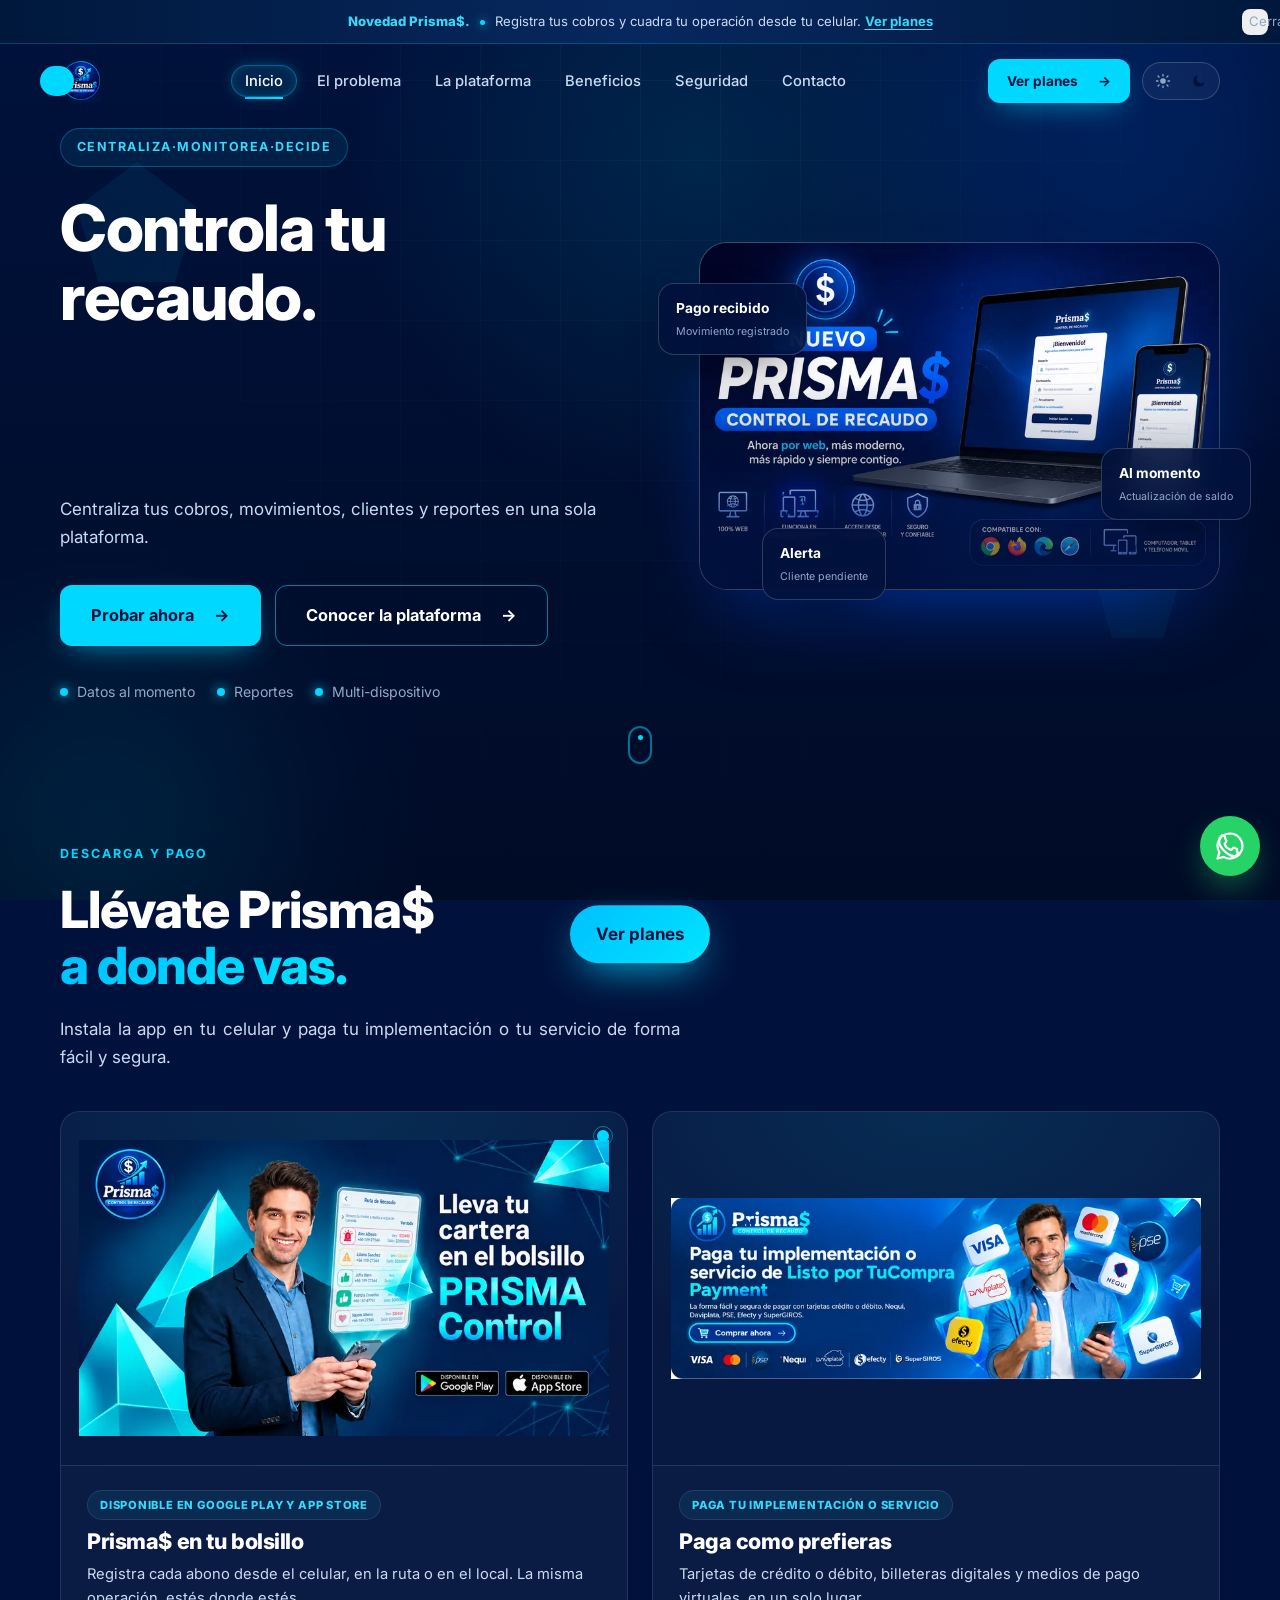
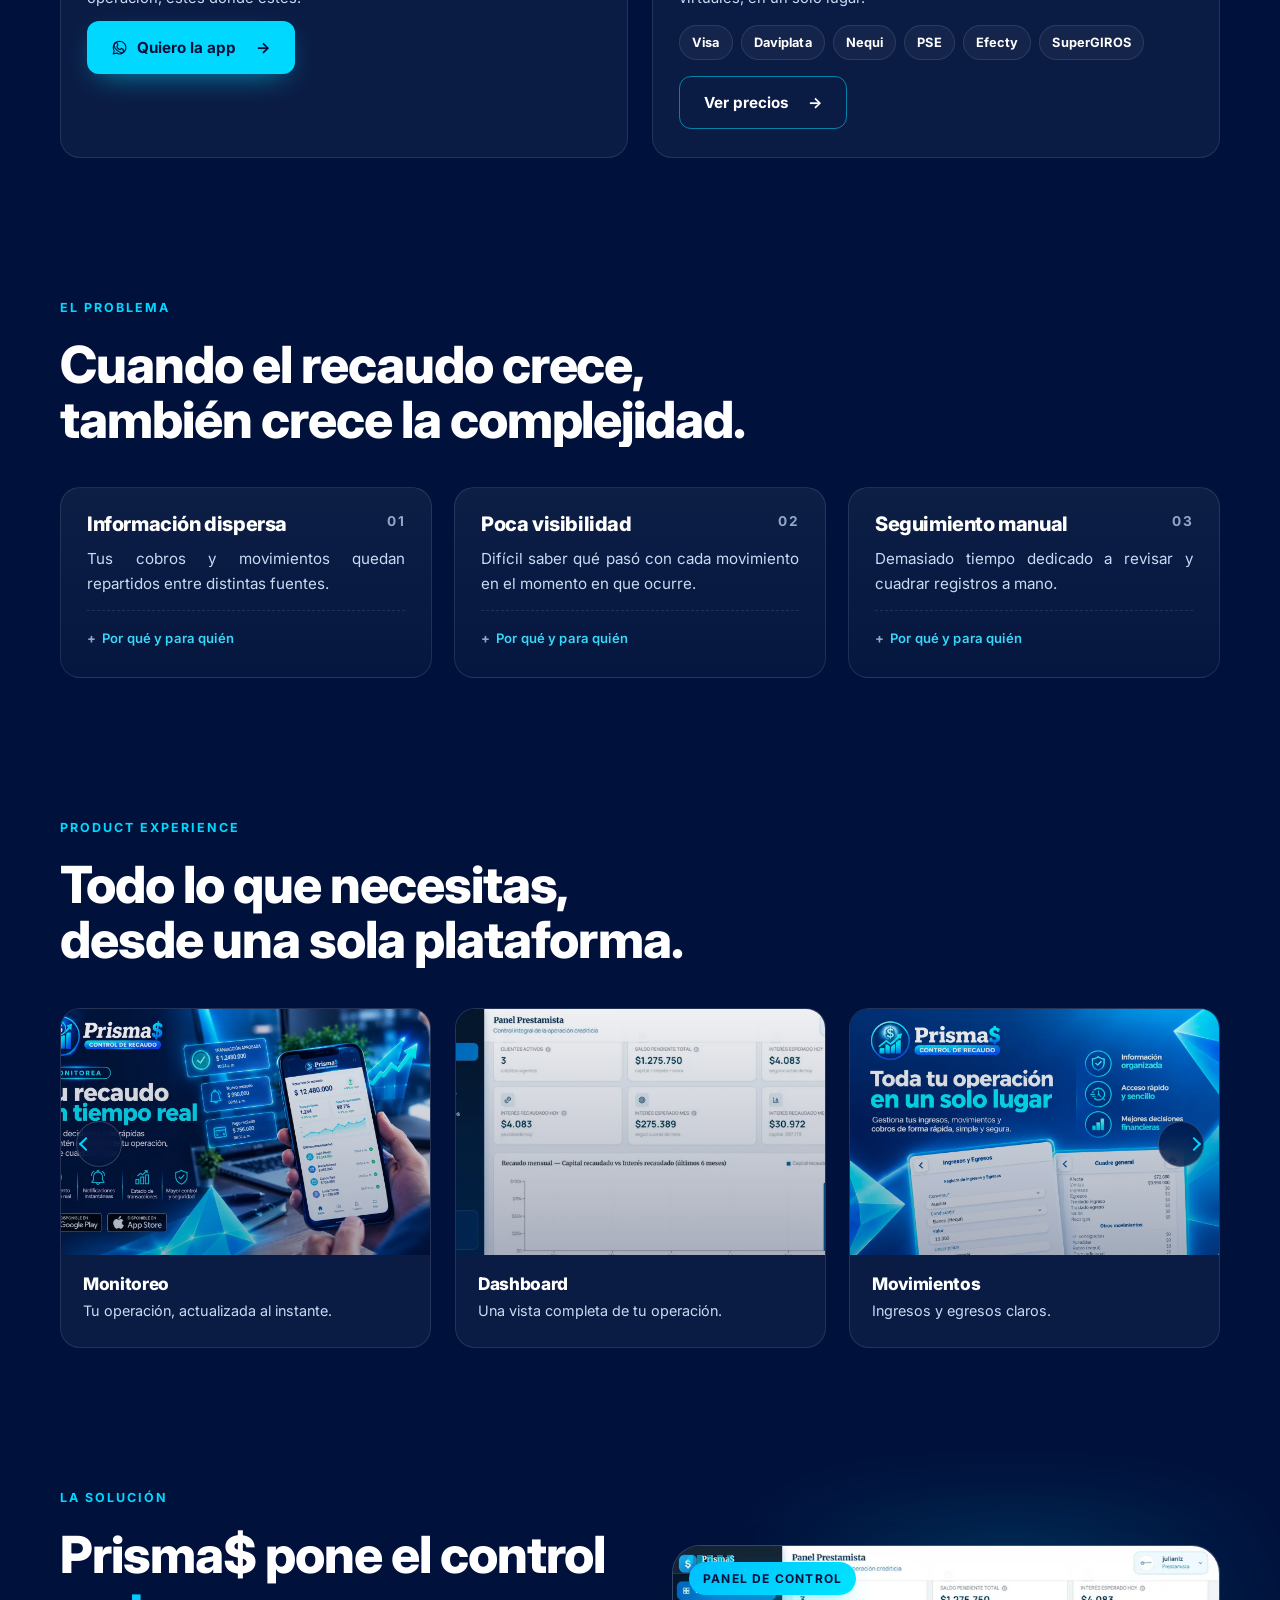
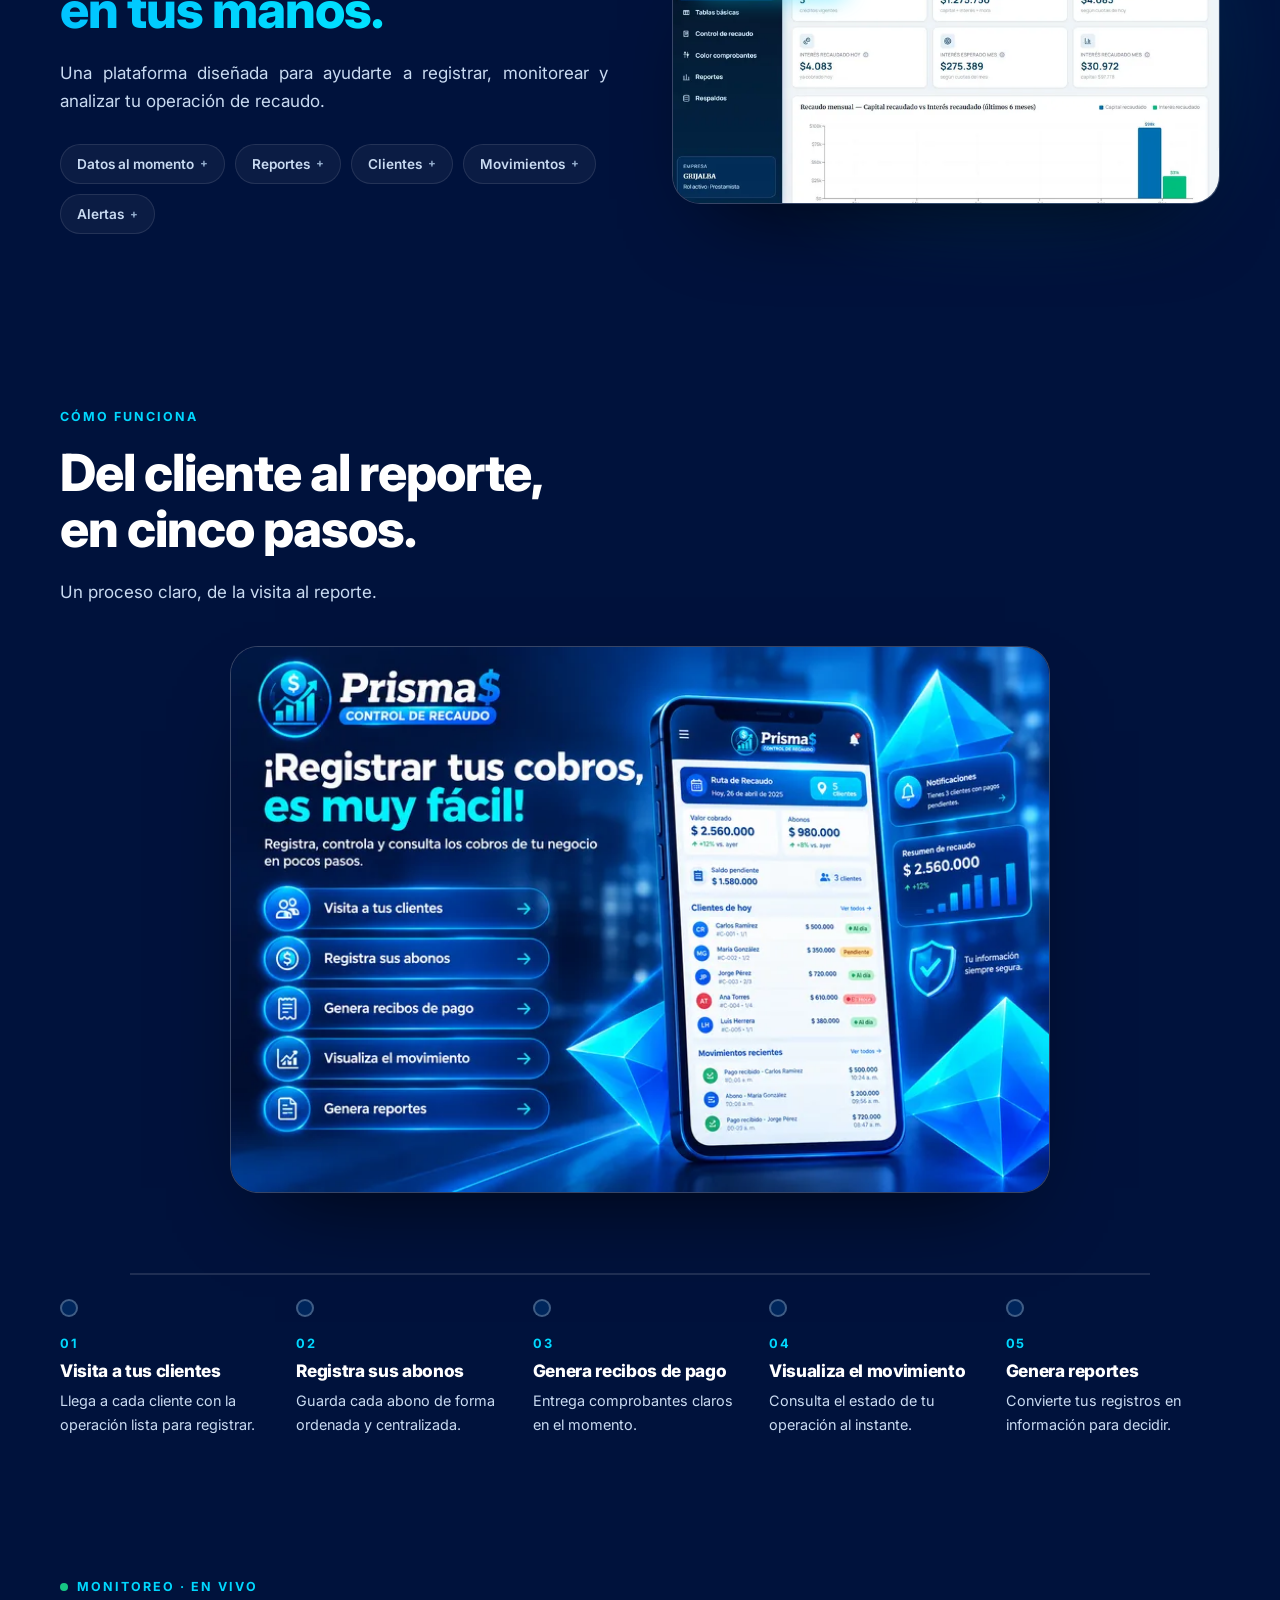
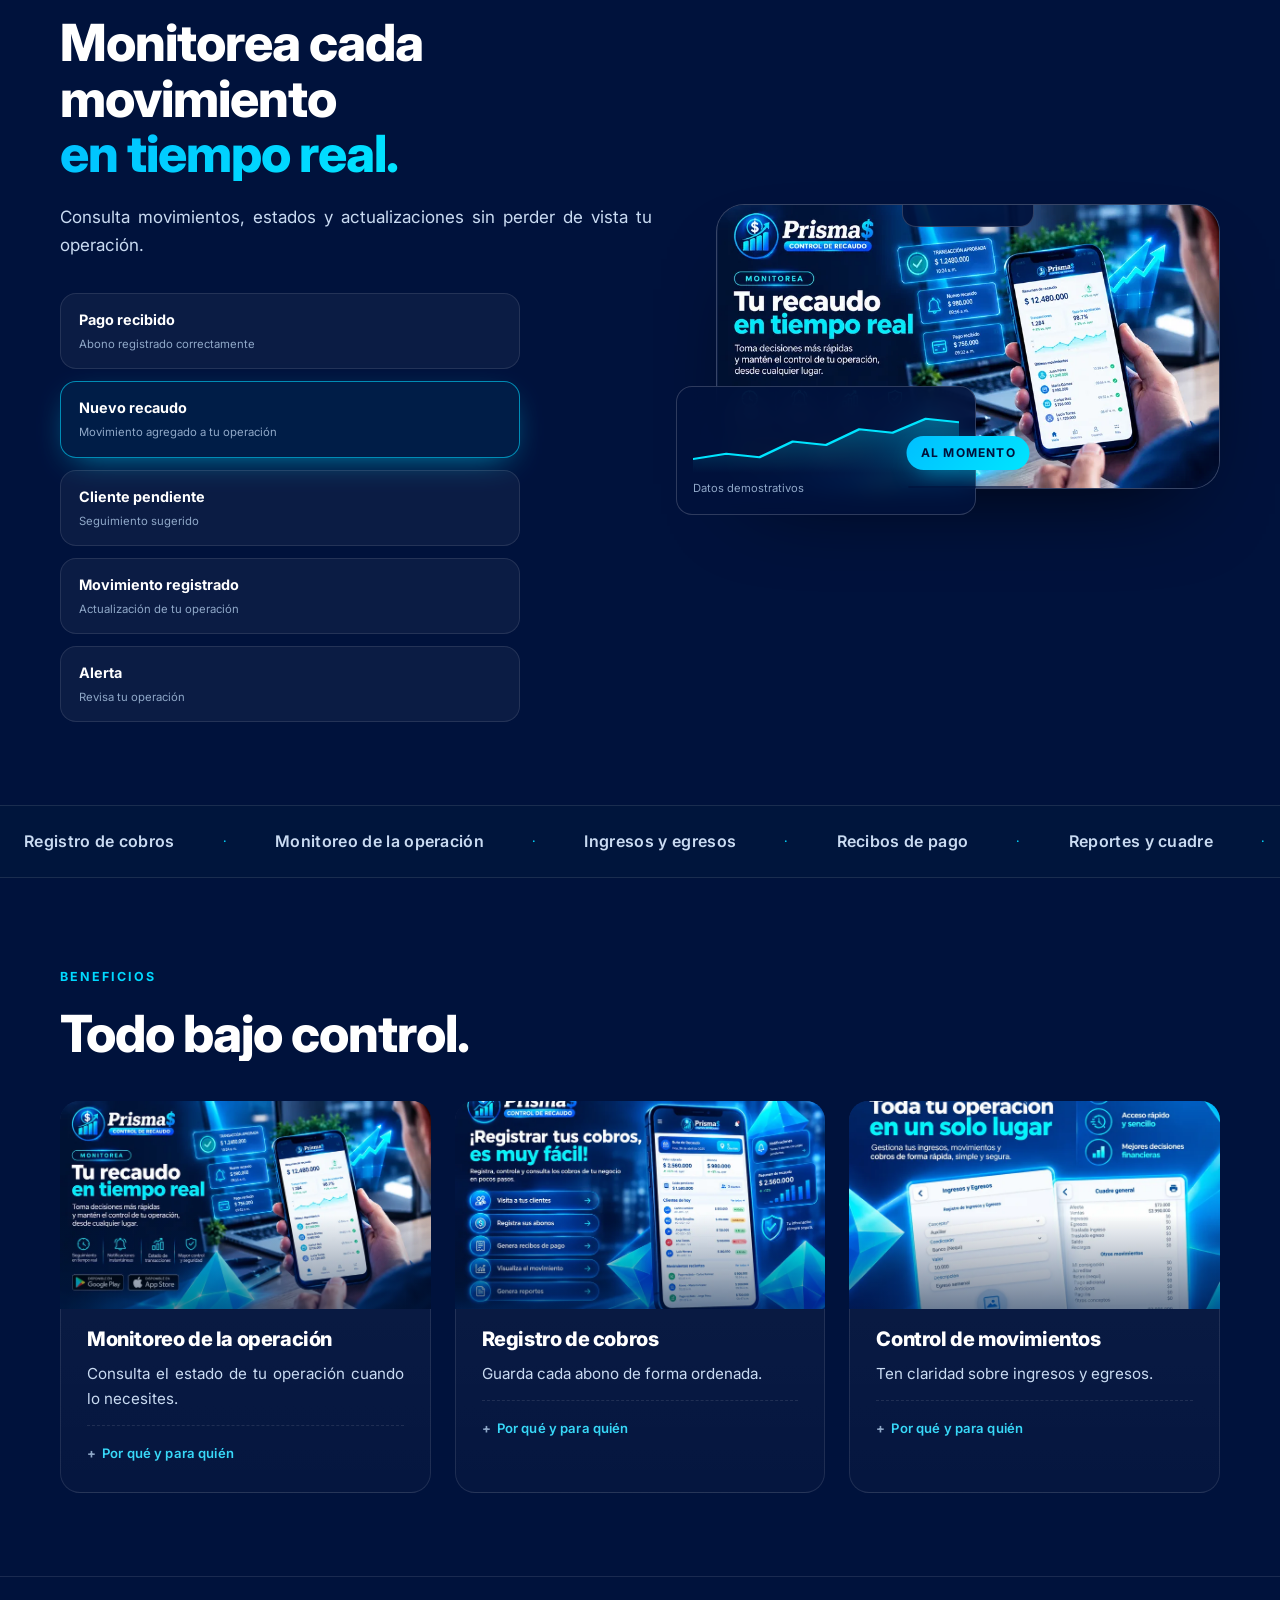
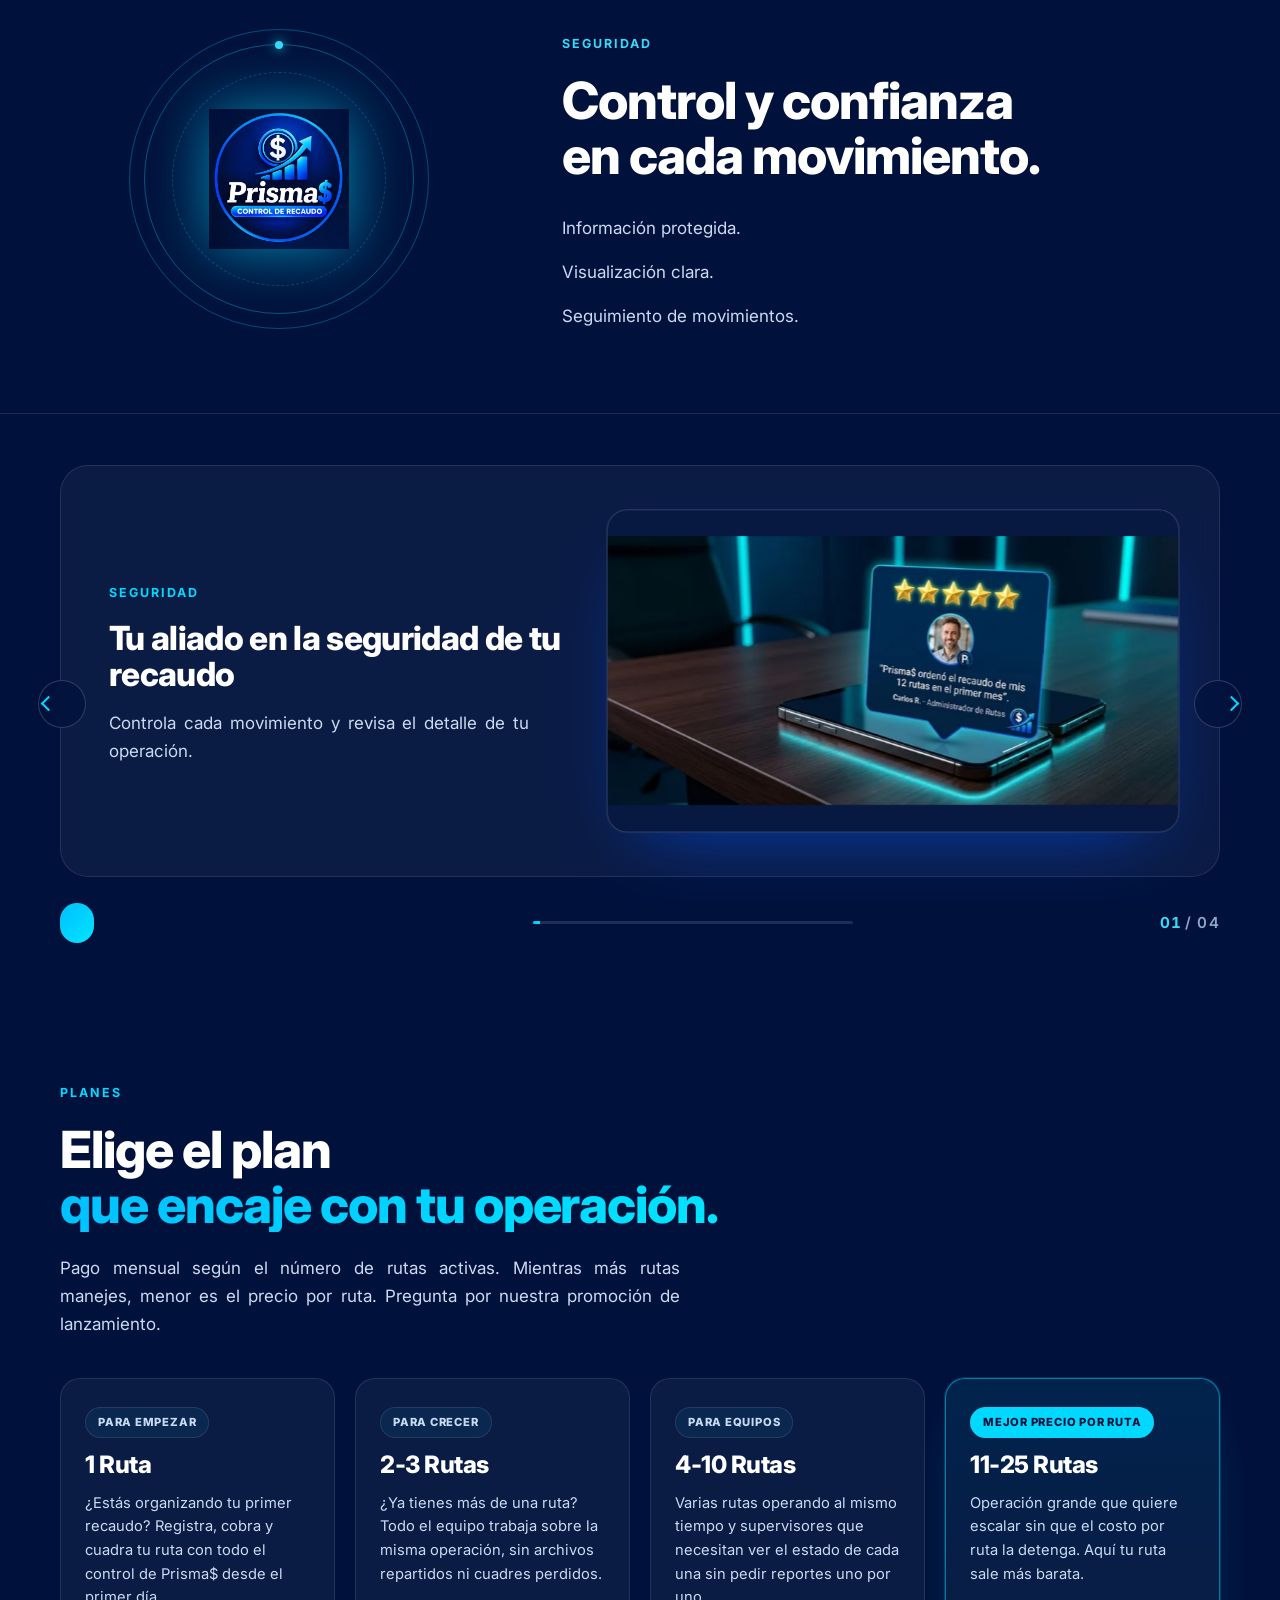
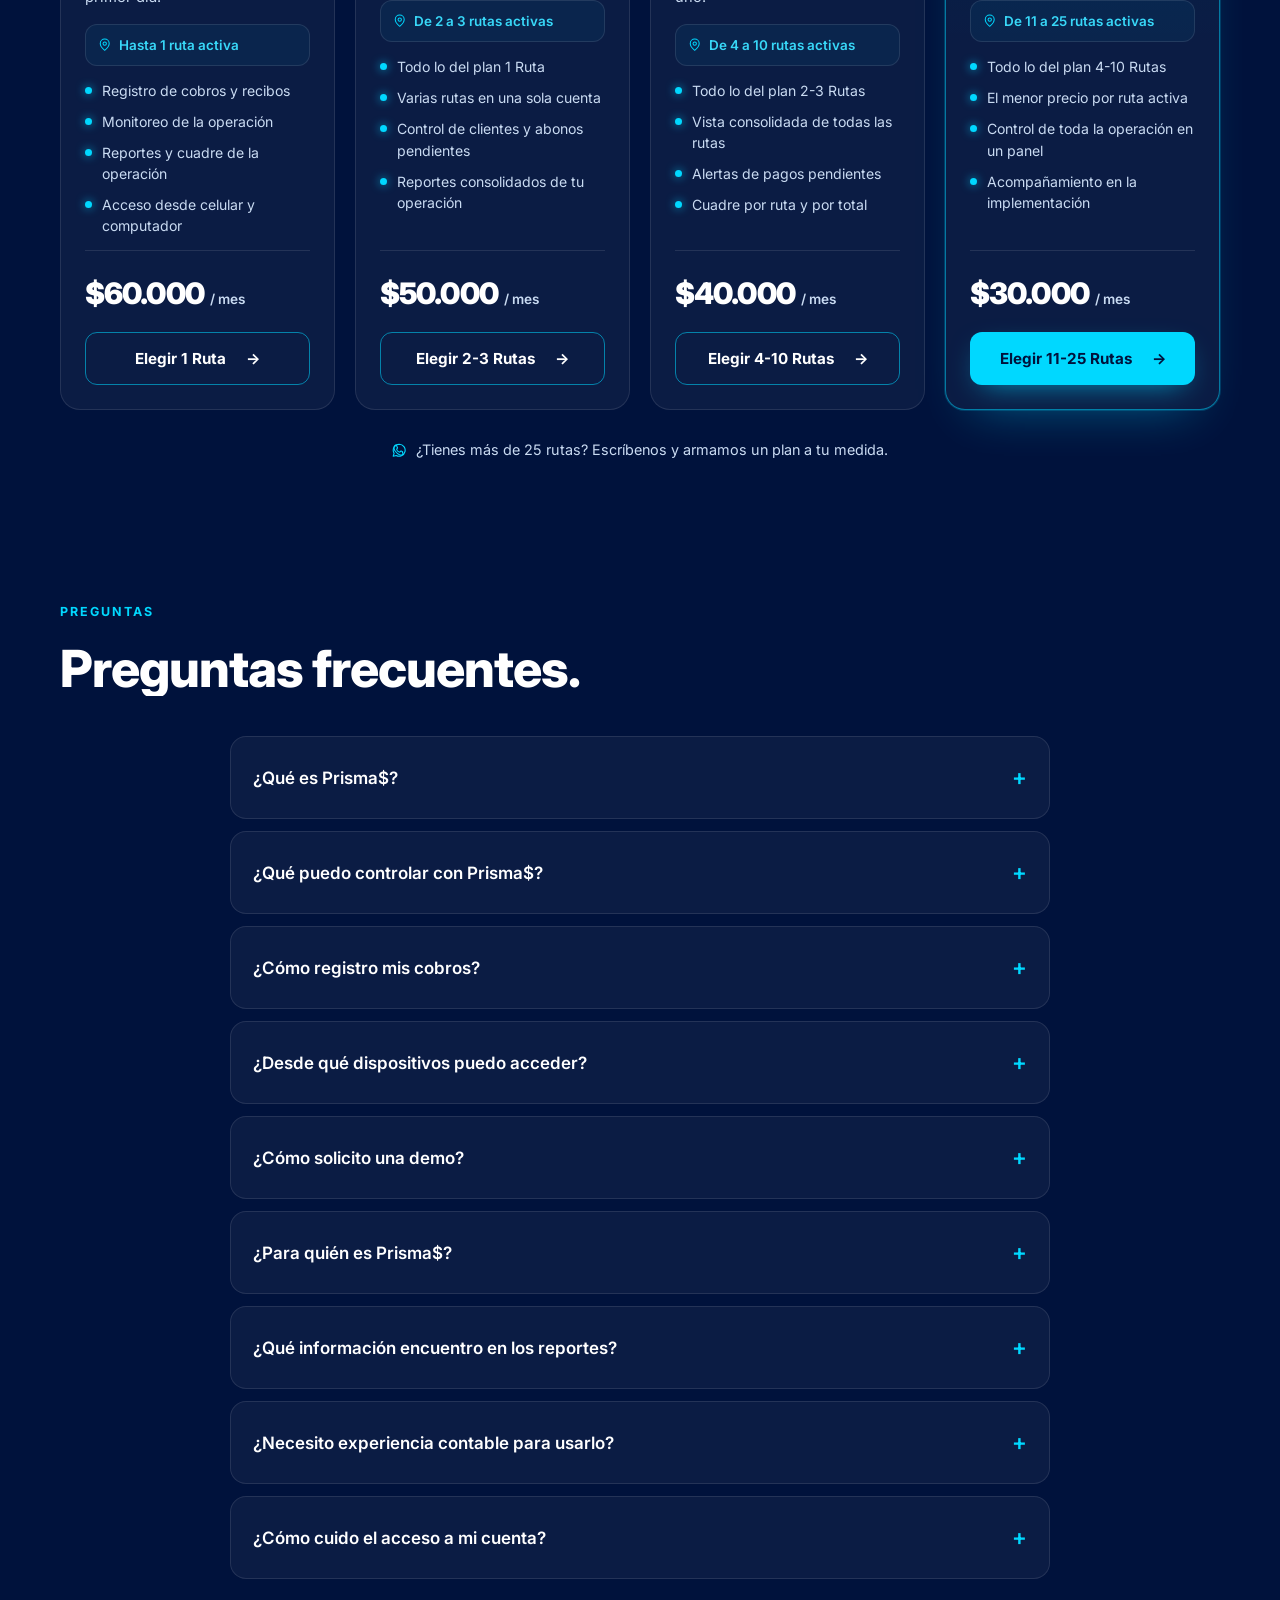
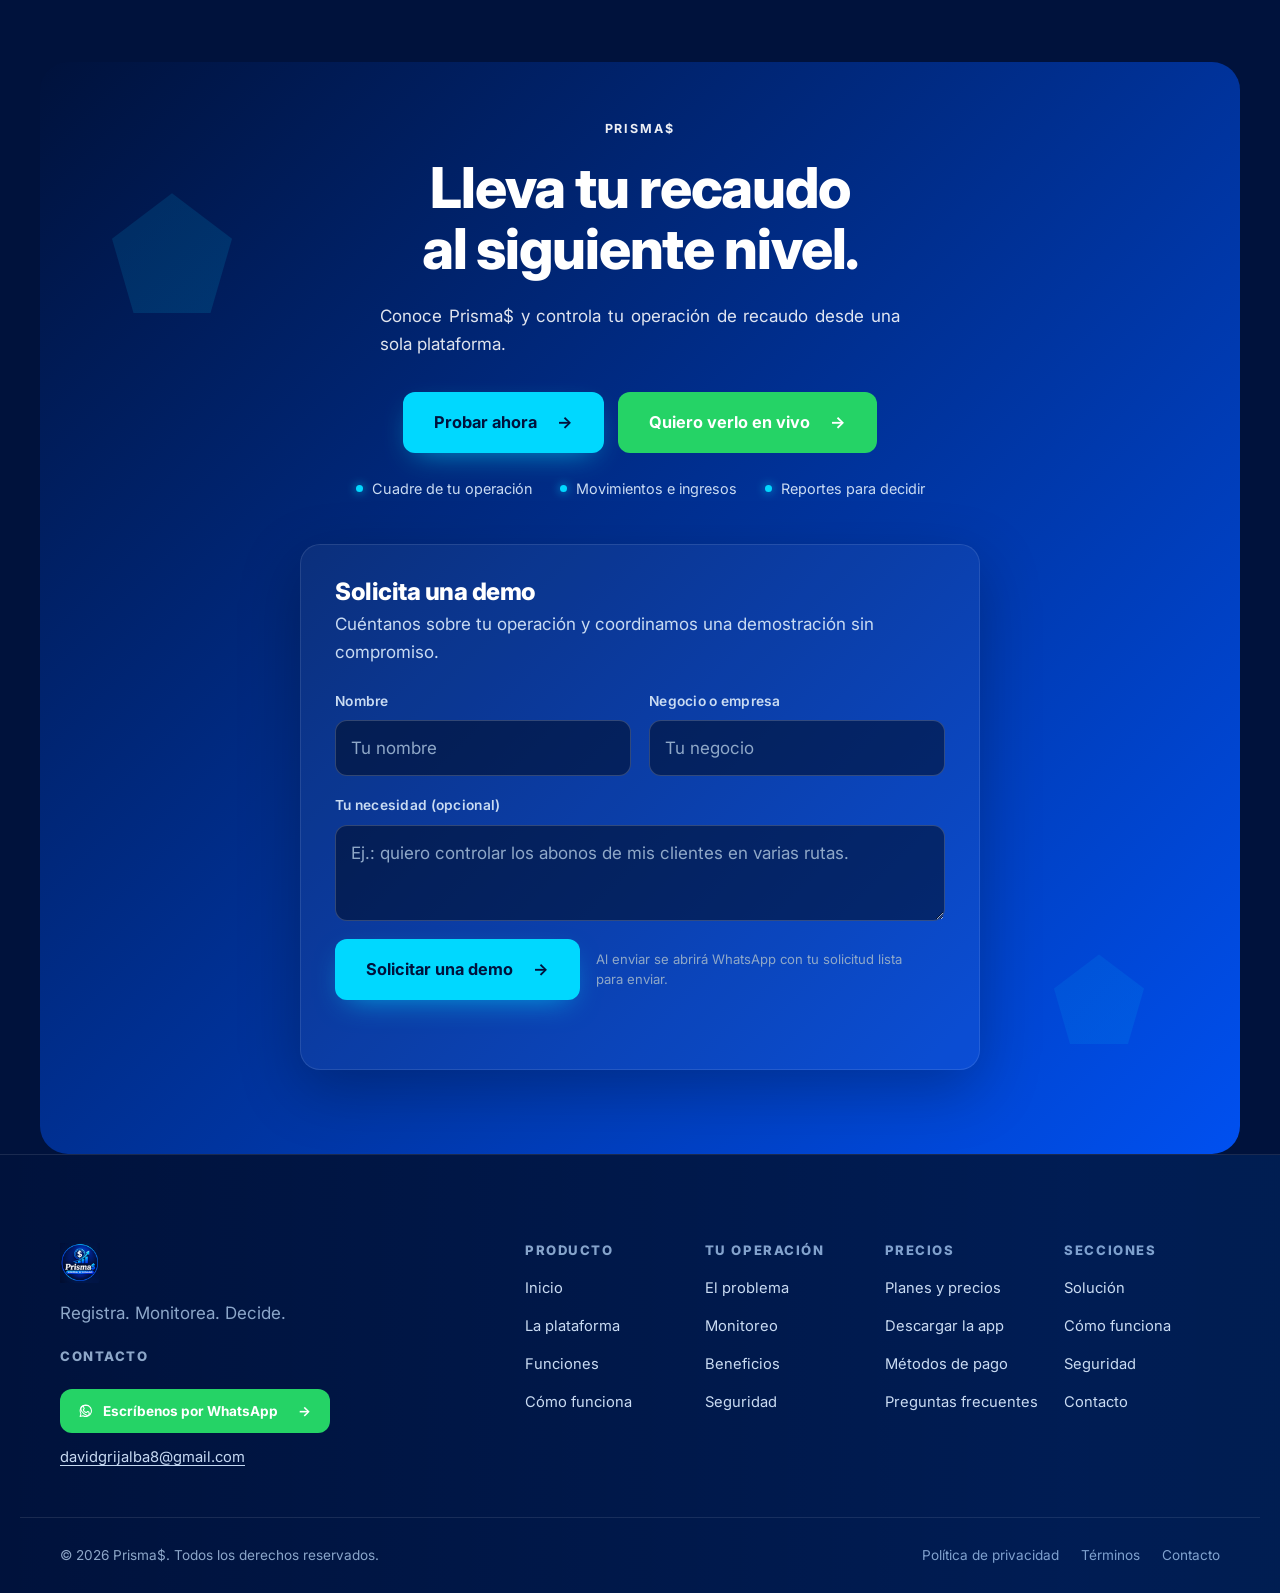
==== commit 76464934: "Resolucion observaciones UEX 29/09/2026 (O-01…O-06 + S-01…S-08) Causa raiz de los carruseles "vacios" ====
--- a/index.html
+++ b/index.html
@@ -37,6 +37,19 @@
   <link rel="preload" as="image" href="recursos/imagenes/hero.webp" imagesrcset="recursos/imagenes/hero-800.webp 800w, recursos/imagenes/hero.webp 1536w" imagesizes="(min-width: 1024px) 600px, 92vw" />
   <link rel="stylesheet" href="estilos/estilos.css" />
   <script>document.documentElement.classList.add("js");</script>
+  <!-- Arranque del tema antes del primer pintado: evita el destello de tema
+       (FOUC) que se veía al recargar con el tema claro ya elegido. El valor por
+       defecto de marca es oscuro (§2 y §46.4); el sistema operativo no decide. -->
+  <script>
+    (function () {
+      try {
+        var t = localStorage.getItem("prisma-theme");
+        document.documentElement.setAttribute("data-theme", t === "light" ? "light" : "dark");
+      } catch (e) {
+        document.documentElement.setAttribute("data-theme", "dark");
+      }
+    })();
+  </script>
 
   <script type="application/ld+json">
   {
@@ -67,7 +80,7 @@
       {
         "@type": "Question",
         "name": "¿Cómo registro mis cobros?",
-        "acceptedAnswer": { "@type": "Answer", "text": "El proceso es simple: visita a tus clientes, registra sus abonos, genera recibos, visualiza el movimiento y genera reportes." }
+        "acceptedAnswer": { "@type": "Answer", "text": "Visita a tus clientes, registra sus abonos, genera recibos y revisa el movimiento de tu operación." }
       },
       {
         "@type": "Question",
@@ -92,7 +105,7 @@
       {
         "@type": "Question",
         "name": "¿Necesito experiencia contable para usarlo?",
-        "acceptedAnswer": { "@type": "Answer", "text": "No. La idea es que registres los abonos de tus clientes, revises el movimiento y generes tus reportes con pasos sencillos." }
+        "acceptedAnswer": { "@type": "Answer", "text": "Registras los abonos de tus clientes, revisas el movimiento y generas tus reportes desde el celular." }
       },
       {
         "@type": "Question",
@@ -167,10 +180,17 @@
 
       <div class="navbar__actions">
         <a class="btn btn--primary btn--sm navbar__cta" href="#planes">Ver planes</a>
-        <button class="theme-toggle" type="button" aria-label="Activar tema claro" aria-pressed="false" data-theme-toggle>
-          <svg class="theme-toggle__icon theme-toggle__icon--sun" width="18" height="18" viewBox="0 0 24 24" fill="none" aria-hidden="true" focusable="false"><circle cx="12" cy="12" r="4.2" fill="currentColor"/><g stroke="currentColor" stroke-width="2" stroke-linecap="round"><path d="M12 2.2v2.2M12 19.6v2.2M4.6 4.6l1.6 1.6M17.8 17.8l1.6 1.6M2.2 12h2.2M19.6 12h2.2M4.6 19.4l1.6-1.6M17.8 6.2l1.6-1.6"/></g></svg>
-          <svg class="theme-toggle__icon theme-toggle__icon--moon" width="18" height="18" viewBox="0 0 24 24" fill="none" aria-hidden="true" focusable="false"><path d="M20.5 13.6A8.6 8.6 0 1 1 10.4 3.5a6.9 6.9 0 0 0 10.1 10.1Z" fill="currentColor"/></svg>
-        </button>
+        <div class="theme-switch" role="group" aria-label="Tema de la página" data-theme-switch>
+          <span class="theme-switch__ind" aria-hidden="true"></span>
+          <button class="theme-switch__opt" type="button" data-theme-set="light" aria-pressed="false">
+            <svg viewBox="0 0 24 24" fill="none" aria-hidden="true" focusable="false"><circle cx="12" cy="12" r="4.2" fill="currentColor"/><g stroke="currentColor" stroke-width="2" stroke-linecap="round"><path d="M12 2.2v2.2M12 19.6v2.2M4.6 4.6l1.6 1.6M17.8 17.8l1.6 1.6M2.2 12h2.2M19.6 12h2.2M4.6 19.4l1.6-1.6M17.8 6.2l1.6-1.6"/></g></svg>
+            <span class="sr-only">Tema claro</span>
+          </button>
+          <button class="theme-switch__opt" type="button" data-theme-set="dark" aria-pressed="true">
+            <svg viewBox="0 0 24 24" fill="none" aria-hidden="true" focusable="false"><path d="M20.5 13.6A8.6 8.6 0 1 1 10.4 3.5a6.9 6.9 0 0 0 10.1 10.1Z" fill="currentColor"/></svg>
+            <span class="sr-only">Tema oscuro</span>
+          </button>
+        </div>
         <button class="navbar__toggle" type="button" aria-label="Abrir menú" aria-expanded="false" aria-controls="nav-menu" data-menu-toggle>
           <span></span><span></span><span></span>
         </button>
@@ -199,7 +219,7 @@
             <a class="btn btn--secondary btn--lg" href="#solucion" data-magnetic>Conocer la plataforma</a>
           </div>
           <ul class="hero__meta reveal" data-reveal data-delay="220">
-            <li><span class="dot dot--cyan"></span> Tiempo real</li>
+            <li><span class="dot dot--cyan"></span> Datos al momento</li>
             <li><span class="dot dot--cyan"></span> Reportes</li>
             <li><span class="dot dot--cyan"></span> Multi-dispositivo</li>
           </ul>
@@ -207,7 +227,7 @@
 
         <div class="hero__visual" data-reveal data-delay="120">
           <div class="hero__media">
-            <img src="recursos/imagenes/hero.webp" srcset="recursos/imagenes/hero-800.webp 800w, recursos/imagenes/hero.webp 1536w" sizes="(min-width: 1024px) 600px, 92vw" alt="Prisma$ mostrando el control de recaudo en un dashboard" class="hero__img" width="900" height="700" fetchpriority="high" />
+            <img src="recursos/imagenes/hero.webp" srcset="recursos/imagenes/hero-800.webp 800w, recursos/imagenes/hero.webp 1536w" sizes="(min-width: 1024px) 600px, 92vw" alt="Prisma$ mostrando el control de recaudo en un dashboard" class="hero__img" width="1536" height="1024" fetchpriority="high" />
             <img class="hero__slide" src="recursos/imagenes/monitor.webp" alt="" aria-hidden="true" loading="lazy" width="800" height="450" />
             <img class="hero__slide" src="recursos/imagenes/finance.webp" alt="" aria-hidden="true" loading="lazy" width="800" height="450" />
             <img class="hero__slide" src="recursos/imagenes/process.webp" alt="" aria-hidden="true" loading="lazy" width="800" height="450" />
@@ -225,7 +245,7 @@
           <div class="float-card float-card--b" data-float aria-hidden="true">
             <span class="float-card__icon" data-icon="chart"></span>
             <div>
-              <strong>+ Tiempo real</strong>
+              <strong>Al momento</strong>
               <small>Actualización de saldo</small>
             </div>
           </div>
@@ -354,33 +374,33 @@
           <span class="eyebrow">Product experience</span>
           <h2 class="section__title">Todo lo que necesitas,<br />desde una sola plataforma.</h2>
         </header>
-      </div>
-
-      <div class="showcase__carousel reveal" data-reveal data-showcase aria-roledescription="carrusel" aria-label="Explora la plataforma">
-        <button class="showcase__arrow showcase__arrow--prev" type="button" aria-label="Anterior" aria-controls="showcase-track" data-showcase-prev></button>
-        <div class="showcase__track" id="showcase-track" data-showcase-track tabindex="0" aria-label="Desliza para ver las vistas de la plataforma">
+
+        <div class="showcase__carousel reveal" data-reveal data-showcase aria-roledescription="carrusel" aria-label="Explora la plataforma">
+          <button class="showcase__arrow showcase__arrow--prev" type="button" aria-label="Anterior" aria-controls="showcase-track" data-showcase-prev></button>
+          <div class="showcase__track" id="showcase-track" data-showcase-track tabindex="0" aria-label="Desliza para ver las vistas de la plataforma">
           <article class="showcase__card" data-tilt>
-            <figure><img src="recursos/imagenes/monitor.webp" srcset="recursos/imagenes/monitor-800.webp 800w, recursos/imagenes/monitor.webp 1600w" sizes="(min-width: 1200px) 400px, (min-width: 768px) 46vw, 92vw" alt="Monitoreo en tiempo real en Prisma$" loading="lazy" width="640" height="400" /></figure>
+            <figure><img src="recursos/imagenes/monitor.webp" srcset="recursos/imagenes/monitor-800.webp 800w, recursos/imagenes/monitor.webp 1600w" sizes="(min-width: 1200px) 400px, (min-width: 768px) 46vw, 92vw" alt="Panel de monitoreo de la plataforma en Prisma$" loading="lazy" width="1600" height="901" /></figure>
             <h3>Monitoreo</h3><p>Tu operación, actualizada al instante.</p>
           </article>
           <article class="showcase__card" data-tilt>
-            <figure><img src="recursos/imagenes/dashboard.webp" srcset="recursos/imagenes/dashboard-800.webp 800w, recursos/imagenes/dashboard.webp 1354w" sizes="(min-width: 1200px) 400px, (min-width: 768px) 46vw, 92vw" alt="Dashboard de escritorio de Prisma$" loading="lazy" width="640" height="400" /></figure>
+            <figure><img src="recursos/imagenes/dashboard.webp" srcset="recursos/imagenes/dashboard-800.webp 800w, recursos/imagenes/dashboard.webp 1354w" sizes="(min-width: 1200px) 400px, (min-width: 768px) 46vw, 92vw" alt="Dashboard de escritorio de Prisma$" loading="lazy" width="1354" height="638" /></figure>
             <h3>Dashboard</h3><p>Una vista completa de tu operación.</p>
           </article>
           <article class="showcase__card" data-tilt>
-            <figure><img src="recursos/imagenes/finance.webp" srcset="recursos/imagenes/finance-800.webp 800w, recursos/imagenes/finance.webp 1311w" sizes="(min-width: 1200px) 400px, (min-width: 768px) 46vw, 92vw" alt="Reportes y movimientos" loading="lazy" width="640" height="400" /></figure>
+            <figure><img src="recursos/imagenes/finance.webp" srcset="recursos/imagenes/finance-800.webp 800w, recursos/imagenes/finance.webp 1311w" sizes="(min-width: 1200px) 400px, (min-width: 768px) 46vw, 92vw" alt="Reportes y movimientos" loading="lazy" width="1311" height="1200" /></figure>
             <h3>Movimientos</h3><p>Ingresos y egresos claros.</p>
           </article>
           <article class="showcase__card" data-tilt>
-            <figure><img src="recursos/imagenes/usecase.webp" srcset="recursos/imagenes/usecase-800.webp 800w, recursos/imagenes/usecase.webp 1024w" sizes="(min-width: 1200px) 400px, (min-width: 768px) 46vw, 92vw" alt="Clientes y seguimiento en Prisma$" loading="lazy" width="640" height="400" /></figure>
+            <figure><img src="recursos/imagenes/usecase.webp" srcset="recursos/imagenes/usecase-800.webp 800w, recursos/imagenes/usecase.webp 1024w" sizes="(min-width: 1200px) 400px, (min-width: 768px) 46vw, 92vw" alt="Clientes y seguimiento en Prisma$" loading="lazy" width="1024" height="1024" /></figure>
             <h3>Clientes</h3><p>Seguimiento ordenado de cada cliente.</p>
           </article>
           <article class="showcase__card" data-tilt>
-            <figure><img src="recursos/imagenes/process.webp" srcset="recursos/imagenes/process-800.webp 800w, recursos/imagenes/process.webp 1536w" sizes="(min-width: 1200px) 400px, (min-width: 768px) 46vw, 92vw" alt="Registro de cobros en Prisma$" loading="lazy" width="640" height="400" /></figure>
+            <figure><img src="recursos/imagenes/process.webp" srcset="recursos/imagenes/process-800.webp 800w, recursos/imagenes/process.webp 1536w" sizes="(min-width: 1200px) 400px, (min-width: 768px) 46vw, 92vw" alt="Registro de cobros en Prisma$" loading="lazy" width="1536" height="1024" /></figure>
             <h3>Reportes</h3><p>Información lista para decidir.</p>
           </article>
         </div>
         <button class="showcase__arrow showcase__arrow--next" type="button" aria-label="Siguiente" aria-controls="showcase-track" data-showcase-next></button>
+        </div>
       </div>
     </section>
 
@@ -394,7 +414,7 @@
 
           <ul class="chip-list" aria-label="Capacidades principales">
             <li class="chip"><details class="chip__detail" data-card-detail>
-              <summary>Tiempo real</summary>
+              <summary>Datos al momento</summary>
               <div class="card__detail-body">
                 <p><strong>Por qué:</strong> la operación se actualiza al momento para decidir con la información de hoy, no de ayer.</p>
                 <p><strong>Para quién:</strong> quien necesita saber qué pasa en su recaudo mientras el día avanza.</p>
@@ -446,7 +466,7 @@
       <div class="container">
         <header class="section__header reveal" data-reveal>
           <span class="eyebrow">Cómo funciona</span>
-          <h2 class="section__title">Registrar tus cobros es muy fácil.</h2>
+          <h2 class="section__title">Del cliente al reporte,<br />en cinco pasos.</h2>
           <p class="section__lead">Un proceso claro, de la visita al reporte.</p>
         </header>
 
@@ -525,8 +545,8 @@
 
         <div class="monitor__visual reveal" data-reveal data-delay="120">
           <figure class="device device--monitor">
-            <span class="device__tag" aria-hidden="true">Tiempo real</span>
-            <img src="recursos/imagenes/monitor.webp" srcset="recursos/imagenes/monitor-800.webp 800w, recursos/imagenes/monitor.webp 1600w" sizes="(min-width: 1024px) 540px, 92vw" alt="Aplicación Prisma$ monitoreando movimientos en tiempo real" loading="lazy" width="720" height="405" />
+            <span class="device__tag" aria-hidden="true">Al momento</span>
+            <img src="recursos/imagenes/monitor.webp" srcset="recursos/imagenes/monitor-800.webp 800w, recursos/imagenes/monitor.webp 1600w" sizes="(min-width: 1024px) 540px, 92vw" alt="Aplicación Prisma$ en el celular con los movimientos de la operación" loading="lazy" width="720" height="405" />
           </figure>
           <div class="mini-chart" aria-hidden="true">
             <svg viewBox="0 0 240 80" preserveAspectRatio="none">
@@ -552,7 +572,7 @@
         <ul class="marquee__group">
           <li>Registro de cobros</li>
           <li class="marquee__glyph" aria-hidden="true">&#183;</li>
-          <li>Monitoreo en tiempo real</li>
+          <li>Monitoreo de la operación</li>
           <li class="marquee__glyph" aria-hidden="true">&#183;</li>
           <li>Ingresos y egresos</li>
           <li class="marquee__glyph" aria-hidden="true">&#183;</li>
@@ -566,7 +586,7 @@
         <ul class="marquee__group" aria-hidden="true">
           <li>Registro de cobros</li>
           <li class="marquee__glyph">&#183;</li>
-          <li>Monitoreo en tiempo real</li>
+          <li>Monitoreo de la operación</li>
           <li class="marquee__glyph">&#183;</li>
           <li>Ingresos y egresos</li>
           <li class="marquee__glyph">&#183;</li>
@@ -593,9 +613,9 @@
           <div class="benefits__track" data-benefits-track>
           <article class="card card--benefit">
             <span class="card__thumb">
-              <img src="recursos/imagenes/monitor.webp" srcset="recursos/imagenes/monitor-800.webp 800w, recursos/imagenes/monitor.webp 1600w" sizes="(min-width: 1200px) 360px, (min-width: 768px) 46vw, 92vw" alt="Monitoreo en tiempo real de Prisma$" loading="lazy" width="800" height="450" />
+              <img src="recursos/imagenes/monitor.webp" srcset="recursos/imagenes/monitor-800.webp 800w, recursos/imagenes/monitor.webp 1600w" sizes="(min-width: 1200px) 360px, (min-width: 768px) 46vw, 92vw" alt="Vista de monitoreo de la operación en Prisma$" loading="lazy" width="800" height="450" />
             </span>
-            <h3 class="card__title">Monitoreo en tiempo real</h3>
+            <h3 class="card__title">Monitoreo de la operación</h3>
             <p class="card__text">Consulta el estado de tu operación cuando lo necesites.</p>
 
             <details class="card__detail" data-card-detail>
@@ -675,7 +695,7 @@
               <div class="slide__content">
                 <span class="eyebrow">Seguridad</span>
                 <h3 class="slide__title">Tu aliado en la seguridad de tu recaudo</h3>
-                <p class="slide__text">Controla cada movimiento y obtén una visión más clara de tu operación.</p>
+                <p class="slide__text">Controla cada movimiento y revisa el detalle de tu operación.</p>
               </div>
               <div class="slide__media">
                 <img src="recursos/imagenes/security.webp" srcset="recursos/imagenes/security-800.webp 800w, recursos/imagenes/security.webp 1494w" sizes="(min-width: 1024px) 640px, 92vw" alt="Pieza de seguridad de Prisma$" loading="lazy" width="900" height="560" />
@@ -685,11 +705,11 @@
             <article class="slide" role="group" aria-roledescription="slide" aria-label="2 de 4">
               <div class="slide__content">
                 <span class="eyebrow">Monitoreo</span>
-                <h3 class="slide__title">Tu recaudo en tiempo real</h3>
+                <h3 class="slide__title">Todo tu recaudo en un solo lugar</h3>
                 <p class="slide__text">Consulta movimientos, pagos y estados desde cualquier lugar.</p>
               </div>
               <div class="slide__media">
-                <img src="recursos/imagenes/monitor.webp" srcset="recursos/imagenes/monitor-800.webp 800w, recursos/imagenes/monitor.webp 1600w" sizes="(min-width: 1024px) 640px, 92vw" alt="Pieza de monitoreo en tiempo real de Prisma$" loading="lazy" width="900" height="560" />
+                <img src="recursos/imagenes/monitor.webp" srcset="recursos/imagenes/monitor-800.webp 800w, recursos/imagenes/monitor.webp 1600w" sizes="(min-width: 1024px) 640px, 92vw" alt="Panel de la plataforma en Prisma$" loading="lazy" width="900" height="560" />
               </div>
             </article>
 
@@ -708,7 +728,7 @@
               <div class="slide__content">
                 <span class="eyebrow">Operación</span>
                 <h3 class="slide__title">Toda tu operación en un solo lugar</h3>
-                <p class="slide__text">Registra, consulta y controla tus movimientos de forma sencilla.</p>
+                <p class="slide__text">Registra, consulta y controla tus movimientos desde un mismo lugar.</p>
               </div>
               <div class="slide__media">
                 <img src="recursos/imagenes/finance.webp" srcset="recursos/imagenes/finance-800.webp 800w, recursos/imagenes/finance.webp 1311w" sizes="(min-width: 1024px) 640px, 92vw" alt="Ingresos y egresos de la operación de recaudo" loading="lazy" width="900" height="560" />
@@ -745,7 +765,7 @@
             <p class="plan__spec"><span data-icon="map-pin" aria-hidden="true"></span> Hasta 1 ruta activa</p>
             <ul class="plan__features" role="list">
               <li><span class="check-dot" aria-hidden="true"></span> Registro de cobros y recibos</li>
-              <li><span class="check-dot" aria-hidden="true"></span> Monitoreo en tiempo real</li>
+              <li><span class="check-dot" aria-hidden="true"></span> Monitoreo de la operación</li>
               <li><span class="check-dot" aria-hidden="true"></span> Reportes y cuadre de la operación</li>
               <li><span class="check-dot" aria-hidden="true"></span> Acceso desde celular y computador</li>
             </ul>
@@ -832,7 +852,7 @@
           </details>
           <details class="faq__item reveal" data-reveal>
             <summary>¿Cómo registro mis cobros?</summary>
-            <p>El proceso es simple: visita a tus clientes, registra sus abonos, genera recibos, visualiza el movimiento y genera reportes.</p>
+            <p>Visita a tus clientes, registra sus abonos, genera recibos y revisa el movimiento de tu operación.</p>
           </details>
           <details class="faq__item reveal" data-reveal>
             <summary>¿Desde qué dispositivos puedo acceder?</summary>
@@ -852,7 +872,7 @@
           </details>
           <details class="faq__item reveal" data-reveal>
             <summary>¿Necesito experiencia contable para usarlo?</summary>
-            <p>No. La idea es que registres los abonos de tus clientes, revises el movimiento y generes tus reportes con pasos sencillos.</p>
+            <p>Registras los abonos de tus clientes, revisas el movimiento y generas tus reportes desde el celular.</p>
           </details>
           <details class="faq__item reveal" data-reveal>
             <summary>¿Cómo cuido el acceso a mi cuenta?</summary>
@@ -871,7 +891,7 @@
       <div class="container cta__inner reveal" data-reveal>
         <span class="eyebrow eyebrow--light">Prisma$</span>
         <h2 class="cta__title">Lleva tu recaudo<br />al siguiente nivel.</h2>
-        <p class="cta__text">Conoce Prisma$ y descubre una forma más clara de controlar tu operación.</p>
+        <p class="cta__text">Conoce Prisma$ y controla tu operación de recaudo desde una sola plataforma.</p>
 <div class="cta__actions">
           <a class="btn btn--primary btn--lg" href="#planes" data-magnetic>Probar ahora</a>
           <a class="btn btn--wa btn--lg" href="https://wa.me/573183366064?text=Buenas%20tardes%20me%20gustaria%20saber%20como%20funciona" target="_blank" rel="noopener" data-magnetic>Quiero verlo en vivo</a>
@@ -957,11 +977,12 @@
           </ul>
         </div>
         <div class="footer__col">
-          <h3>Empresa</h3>
+          <h3>Secciones</h3>
           <ul>
+            <li><a href="#solucion">Solución</a></li>
+            <li><a href="#como-funciona">Cómo funciona</a></li>
+            <li><a href="#seguridad">Seguridad</a></li>
             <li><a href="#demo">Contacto</a></li>
-            <li><a href="paginas/politica-de-privacidad.html">Política de privacidad</a></li>
-            <li><a href="paginas/terminos.html">Términos</a></li>
           </ul>
         </div>
       </nav>
--- a/estilos/estilos.css
+++ b/estilos/estilos.css
@@ -52,6 +52,15 @@
   --line-strong: rgba(255, 255, 255, 0.18);
   --glass: rgba(255, 255, 255, 0.045);
   --glass-2: rgba(255, 255, 255, 0.07);
+
+  /* Superficies sobre contenido: marcos de imagen, chips flotantes y bandas.
+     Antes iban como rgba navy fijos, lo que dejaba el tema claro a medias. */
+  --media-bg: rgba(0, 18, 60, 0.35);
+  --media-veil: linear-gradient(180deg, rgba(0, 18, 60, 0.06), rgba(0, 18, 60, 0.34));
+  --chip-bg: rgba(0, 18, 60, 0.75);
+  --float-bg: rgba(0, 18, 60, 0.88);
+  --band-bg: rgba(0, 24, 60, 0.6);
+  --device-chrome: rgba(0, 18, 60, 0.92);
 
   /* Radius */
   --r-sm: 12px;
@@ -472,43 +481,63 @@
 .navbar__actions { display: flex; align-items: center; gap: 12px; }
 .navbar__mobile-cta { display: none; }
 
-/* Botón de cambio de tema: sólido, sin gradiente, con iconos sol/luna que
-   se relevan entre sí. El estado real vive en html[data-theme]. */
-.theme-toggle {
+/* Conmutador de tema: control segmentado sol/luna.
+   Dos botones con etiqueta estable y `aria-pressed` propio (sin doble señal),
+   más un indicador cian que se desliza. El estado real vive en html[data-theme]. */
+.theme-switch {
   position: relative;
-  display: inline-grid;
-  place-items: center;
-  width: 38px;
-  height: 38px;
+  display: inline-flex;
+  align-items: center;
+  gap: 2px;
+  padding: 3px;
+  border: 1px solid var(--line-strong);
+  border-radius: 999px;
+  background: var(--glass);
+  isolation: isolate;
+}
+.theme-switch__opt {
+  position: relative;
+  z-index: 1;
+  display: inline-flex;
+  align-items: center;
+  justify-content: center;
+  gap: 6px;
+  width: 34px;
+  height: 30px;
   padding: 0;
-  color: var(--ink-soft);
-  background: var(--glass);
-  border: 1px solid var(--line);
-  border-radius: 50%;
+  border: 0;
+  border-radius: 999px;
+  background: transparent;
+  color: var(--ink-muted);
   cursor: pointer;
-  transition: color 0.3s var(--ease), background 0.3s var(--ease), border-color 0.3s var(--ease), transform 0.3s var(--ease);
-}
-.theme-toggle:hover {
-  color: var(--prisma-navy-950);
+  transition: color 0.3s var(--ease);
+}
+.theme-switch__opt svg { width: 16px; height: 16px; flex: none; }
+.theme-switch__opt:hover { color: var(--ink-soft); }
+.theme-switch__opt[aria-pressed="true"] { color: var(--prisma-navy-950); }
+html[data-theme="light"] .theme-switch__opt[aria-pressed="true"] { color: var(--prisma-white); }
+.theme-switch__opt:focus-visible {
+  outline: 2px solid var(--prisma-cyan-400);
+  outline-offset: 2px;
+}
+/* Indicador deslizante: elipse cian detrás de la opción activa. */
+.theme-switch__ind {
+  position: absolute;
+  z-index: 0;
+  top: 3px;
+  left: 3px;
+  width: 34px;
+  height: 30px;
+  border-radius: 999px;
   background: var(--prisma-cyan-400);
-  border-color: var(--prisma-cyan-400);
-  transform: scale(1.06);
-}
-.theme-toggle:focus-visible { outline: 2px solid var(--prisma-cyan-400); outline-offset: 3px; }
-.theme-toggle:active { transform: scale(0.94); }
-.theme-toggle__icon {
-  grid-area: 1 / 1;
-  width: 18px;
-  height: 18px;
-  transition: opacity 0.28s var(--ease), transform 0.38s var(--ease);
-}
-/* En tema oscuro se muestra el sol (la acción disponible es "pasar a claro"). */
-.theme-toggle__icon--sun  { opacity: 1; transform: rotate(0deg) scale(1); color: var(--prisma-yellow); }
-.theme-toggle__icon--moon { opacity: 0; transform: rotate(-70deg) scale(0.5); color: var(--ink); }
-html[data-theme="light"] .theme-toggle__icon--sun  { opacity: 0; transform: rotate(70deg) scale(0.5); }
-html[data-theme="light"] .theme-toggle__icon--moon { opacity: 1; transform: rotate(0deg) scale(1); color: var(--prisma-navy-950); }
-
-/* ---------- TEMA CLARO (P8) ---------- */
+  transform: translateX(var(--theme-x, 0px));
+  transition: transform 0.38s var(--ease), background 0.3s var(--ease);
+}
+.theme-switch:hover { border-color: rgba(0, 216, 255, 0.4); }
+
+/* ---------- TEMA CLARO (P8) ----------
+   Se completa aquí lo que antes quedaba en navy fijo: sin esto, activar el tema
+   claro dejaba bandas y marcos oscuros sobre un fondo blanco. */
 html[data-theme="light"] {
   --bg: #F4F9FF;
   --bg-deep: #EAF5FF;
@@ -519,6 +548,12 @@
   --line-strong: rgba(8, 33, 63, 0.2);
   --glass: rgba(255, 255, 255, 0.6);
   --glass-2: rgba(255, 255, 255, 0.75);
+  --media-bg: rgba(8, 33, 63, 0.07);
+  --media-veil: linear-gradient(180deg, rgba(8, 33, 63, 0), rgba(8, 33, 63, 0.16));
+  --chip-bg: rgba(255, 255, 255, 0.88);
+  --float-bg: rgba(255, 255, 255, 0.94);
+  --band-bg: rgba(234, 245, 255, 0.92);
+  --device-chrome: rgba(255, 255, 255, 0.94);
 }
 html[data-theme="light"] .navbar,
 html[data-theme="light"] .topbar,
@@ -529,9 +564,21 @@
 html[data-theme="light"] .navbar__link:hover,
 html[data-theme="light"] .navbar__link.is-active { color: var(--ink); }
 html[data-theme="light"] .topbar__text { color: var(--ink-soft); }
+html[data-theme="light"] .topbar__text strong { color: #0050F0; }
+html[data-theme="light"] .topbar__link { color: #0050F0; }
+html[data-theme="light"] .topbar__link:hover,
+html[data-theme="light"] .topbar__link:focus-visible { color: #00398F; }
 html[data-theme="light"] .card,
 html[data-theme="light"] .faq__item,
-html[data-theme="light"] .chip { background: var(--prisma-white); }
+html[data-theme="light"] .chip,
+html[data-theme="light"] .plan,
+html[data-theme="light"] .slide,
+html[data-theme="light"] .showcase__card,
+html[data-theme="light"] .device { background: var(--prisma-white); }
+/* Los sellos de marca (cinta de capacidades) mantienen texto de alto contraste. */
+html[data-theme="light"] .marquee__group { color: var(--ink-soft); }
+html[data-theme="light"] .to-top { color: #0050F0; }
+html[data-theme="light"] .btn--secondary { border-color: rgba(0, 104, 255, 0.45); }
 html[data-theme="light"] .text-gradient { background-image: linear-gradient(135deg, #0050F0, #0088FF); -webkit-background-clip: text; background-clip: text; }
 
 .navbar__toggle {
@@ -604,7 +651,7 @@
   align-items: center;
   gap: 12px;
   padding: 13px 17px;
-  background: rgba(0, 18, 60, 0.72);
+  background: var(--float-bg);
   backdrop-filter: blur(14px);
   -webkit-backdrop-filter: blur(14px);
   border: 1px solid var(--line-strong);
@@ -667,7 +714,7 @@
   border: 1px solid var(--line-strong);
   box-shadow: 0 30px 70px -35px rgba(0, 80, 240, 0.75);
 }
-.slide__media img { width: 100%; aspect-ratio: 16 / 9; object-fit: contain; background: rgba(0, 18, 60, 0.35); }
+.slide__media img { width: 100%; aspect-ratio: 16 / 9; object-fit: contain; background: var(--media-bg); }
 
 .sr-only {
   position: absolute;
@@ -686,7 +733,7 @@
   width: 48px; height: 48px;
   border-radius: 50%;
   border: 1px solid var(--line-strong);
-  background: rgba(0, 18, 60, 0.75);
+  background: var(--chip-bg);
   backdrop-filter: blur(10px);
   z-index: 3;
   transition: background 0.3s var(--ease), border-color 0.3s var(--ease), transform 0.3s var(--ease);
@@ -879,7 +926,7 @@
   position: absolute;
   left: 50%;
   transform: translateX(-50%);
-  background: rgba(0, 18, 60, 0.92);
+  background: var(--device-chrome);
   z-index: 2;
 }
 .device--monitor::before {
@@ -910,7 +957,7 @@
   position: absolute;
   left: 0; right: 0; bottom: 0;
   height: 34%;
-  background: linear-gradient(180deg, transparent, rgba(0, 18, 60, 0.55));
+  background: linear-gradient(180deg, transparent, rgba(0, 18, 60, 0.55));  /* scrim sobre foto: igual en ambos temas */
   z-index: 2;
   pointer-events: none;
 }
@@ -1022,7 +1069,7 @@
   bottom: -26px; left: -8%;
   width: min(300px, 70%);
   padding: 16px;
-  background: rgba(0, 18, 60, 0.85);
+  background: var(--float-bg);
   backdrop-filter: blur(12px);
   border: 1px solid var(--line-strong);
   border-radius: var(--r-md);
@@ -1205,7 +1252,9 @@
 /* =========================================================
    SHOWCASE
    ========================================================= */
-.showcase__carousel { position: relative; overflow: hidden; padding-inline: var(--gutter); }
+/* Sin `padding-inline` propio: el gutter lo aporta `.container`. Añadirlo aquí
+   contaba el gutter dos veces y recortaba la última tarjeta. */
+.showcase__carousel { position: relative; overflow: hidden; }
 .showcase__track {
   display: flex;
   gap: 24px;
@@ -1217,7 +1266,9 @@
 }
 .showcase__track::-webkit-scrollbar { display: none; }
 .showcase__card {
-  flex: 0 0 calc((var(--container) - var(--gutter) * 2 - 48px) / 3);
+  /* `100%` = ancho de contenido real de la pista. Antes se derivaba de
+     `--container`, que dejaba una franja vacía de (viewport - 1240) px. */
+  flex: 0 0 calc((100% - 48px) / 3);
   scroll-snap-align: start;
   border: 1px solid var(--line);
   border-radius: var(--r-lg);
@@ -1226,16 +1277,22 @@
   transition: transform 0.35s var(--ease), border-color 0.35s var(--ease);
 }
 .showcase__card:hover { transform: translateY(-6px); border-color: rgba(0, 216, 255, 0.4); }
-.showcase__card figure { margin: 0; overflow: hidden; aspect-ratio: 16 / 10; display: grid; place-items: center; background: rgba(0, 18, 60, 0.35); position: relative; }
-.showcase__card img { width: 100%; height: 100%; object-fit: contain; transition: transform 0.6s var(--ease); }
+.showcase__card figure { margin: 0; overflow: hidden; aspect-ratio: 3 / 2; background: var(--media-bg); position: relative; }
+.showcase__card img { width: 100%; height: 100%; object-fit: cover; transition: transform 0.6s var(--ease); }
 .showcase__card figure::after {
   content: "";
   position: absolute;
   inset: 0;
-  background: linear-gradient(180deg, rgba(0, 18, 60, 0.06), rgba(0, 18, 60, 0.34));
+  background: var(--media-veil);
   pointer-events: none;
 }
 .showcase__card:hover img { transform: scale(1.03); }
+/* Encuadre por asset: los cinco paneles tienen proporciones nativas distintas
+   (1.776 · 2.122 · 1.093 · 1.000 · 1.500). Con `cover` en un marco 3/2 los
+   verticales se recorta por arriba, así que se ancla el encuadre a la parte
+   superior de la interfaz en lugar de centrarlo. */
+.showcase__card:nth-child(3) img,
+.showcase__card:nth-child(4) img { object-position: center top; }
 .showcase__card h3 { padding: 20px 22px 6px; font-size: 1.08rem; }
 .showcase__card p { padding: 0 22px 24px; color: var(--ink-soft); font-size: 0.9rem; }
 .showcase__track:focus-visible { outline: 2px solid var(--prisma-cyan-400); outline-offset: 4px; }
@@ -1246,7 +1303,7 @@
   width: 46px; height: 46px;
   border-radius: 50%;
   border: 1px solid var(--line-strong);
-  background: rgba(0, 18, 60, 0.75);
+  background: var(--chip-bg);
   backdrop-filter: blur(10px);
   z-index: 3;
   transition: background 0.3s var(--ease), border-color 0.3s var(--ease), transform 0.3s var(--ease);
@@ -1270,7 +1327,7 @@
 /* =========================================================
    BENEFITS CAROUSEL (P18)
    ========================================================= */
-.benefits__carousel { position: relative; overflow: hidden; padding-inline: var(--gutter); }
+.benefits__carousel { position: relative; overflow: hidden; }
 .benefits__track {
   display: flex;
   gap: 24px;
@@ -1280,7 +1337,7 @@
   transition: transform 0.5s var(--ease);
 }
 .benefits__track::-webkit-scrollbar { display: none; }
-.benefits__track .card { flex: 0 0 calc((var(--container) - var(--gutter) * 2 - 48px) / 3); }
+.benefits__track .card { flex: 0 0 calc((100% - 48px) / 3); }
 .benefits__arrow {
   position: absolute;
   top: 40%;
@@ -1288,7 +1345,7 @@
   width: 46px; height: 46px;
   border-radius: 50%;
   border: 1px solid var(--line-strong);
-  background: rgba(0, 18, 60, 0.75);
+  background: var(--chip-bg);
   backdrop-filter: blur(10px);
   z-index: 3;
   cursor: pointer;
@@ -2029,7 +2086,12 @@
   font-size: 0.82rem;
   transition: transform 0.35s var(--ease);
 }
-html.announce-closed .topbar { transform: translateY(-100%); }
+html.announce-closed .topbar {
+  transform: translateY(-100%);
+  /* Fuera de pantalla pero aún en el orden de foco: `visibility` lo saca también
+     del recorrido de tabulación (§23). */
+  visibility: hidden;
+}
 html.announce-closed { --announce-offset: 0px; }
 /* Páginas sin topbar (legales/404) no desplazan navbar ni hero */
 html:not(.announce) { --announce-offset: 0px; }
@@ -2122,7 +2184,7 @@
 /* ---------- MARQUEE §40 (cinta de características) ---------- */
 .marquee {
   padding-block: 22px;
-  background: rgba(0, 24, 60, 0.6);
+  background: var(--band-bg);
   border-top: 1px solid var(--line);
   border-bottom: 1px solid var(--line);
   overflow: hidden;
@@ -2189,7 +2251,7 @@
   display: grid; place-items: center;
   border-radius: 50%;
   border: 1px solid rgba(0, 216, 255, 0.4);
-  background: rgba(0, 18, 60, 0.9);
+  background: var(--float-bg);
   color: var(--prisma-cyan-300);
   opacity: 0;
   transform: translateY(12px);
@@ -2218,13 +2280,25 @@
 /* =========================================================
    RESPONSIVE
    ========================================================= */
+/* ---------- CAPA TABLET 768–1199 (O-02) ----------
+   Antes estas dos bandas heredaban comportamientos incompatibles: 1024–1199
+   mantenía el hero a 2 columnas con un H1 de 5vw (3–4 líneas) y 768–1023
+   saltaba a 1 columna de golpe, con las 3 `float-card` aún flotando fuera
+   del gutter. Aquí se define una composición intermedia explícita. */
 @media (max-width: 1199px) {
+  /* Escala tipográfica propia: evita que el titular se rompa en 3–4 líneas. */
+  .hero__title { font-size: clamp(38px, 4.4vw, 56px); }
+  .hero__inner { gap: clamp(32px, 4vw, 48px); }
   .hero__inner { grid-template-columns: 1fr 1fr; }
+  /* Densidad igual a desktop: mismo ritmo de sección y de `section__lead`. */
+  .section__lead { max-width: 720px; }
+
   .timeline { grid-template-columns: repeat(3, 1fr); row-gap: 40px; }
   .timeline::before, .timeline::after { display: none; }
   .timeline__step::before { display: none; }
-  .showcase__card { flex-basis: calc((100vw - var(--gutter) * 2 - 24px) / 2); }
-  .benefits__track .card { flex-basis: calc((100vw - var(--gutter) * 2 - 24px) / 2); }
+
+  .showcase__card { flex-basis: calc((100% - 24px) / 2); }
+  .benefits__track .card { flex-basis: calc((100% - 24px) / 2); }
   .planes__grid { grid-template-columns: repeat(2, 1fr); }
 }
 
@@ -2232,6 +2306,24 @@
   .hero__inner { grid-template-columns: 1fr; }
   .hero__text, .hero__title { max-width: 100%; }
   .hero__visual { order: 2; }
+  /* Titular de 2 líneas como máximo en móvil/tablet vertical. */
+  .hero__title { font-size: clamp(38px, 8.4vw, 52px); }
+
+  /* O-04 (variante B): el producto pasa a protagonista. El visual ocupa el
+     ancho completo a proporción nativa y las `float-card` dejan de flotar
+     encima para convertirse en una fila de 2 chips bajo el visual (§29: nada
+     tapa la interfaz; §36: el CTA primario sigue en el primer pantallazo). */
+  .hero__visual { display: flex; flex-wrap: wrap; align-items: stretch; gap: 12px; }
+  .hero__media { flex: 0 0 100%; }
+  .hero__img { aspect-ratio: 3 / 2; }
+  .float-card {
+    position: static;
+    flex: 1 1 0;
+    min-width: 0;
+    padding: 12px 14px;
+    animation: none;
+  }
+  .float-card--a, .float-card--b { top: auto; left: auto; right: auto; bottom: auto; }
   .solution__inner, .monitor__inner, .security__inner, .finance__inner {
     grid-template-columns: 1fr;
   }
@@ -2264,7 +2356,9 @@
   .navbar__link { padding: 15px 6px; font-size: 1.02rem; border-bottom: 1px solid var(--line); border-radius: 0; }
   .navbar__link::after { display: none; }
   .navbar__toggle { display: flex; }
-  .theme-toggle { width: 36px; height: 36px; }
+  .theme-switch { padding: 2px; }
+  .theme-switch__opt { width: 30px; height: 28px; }
+  .theme-switch__ind { top: 2px; left: 2px; width: 30px; height: 28px; }
   .navbar__cta { display: none; }
   .navbar__mobile-cta { display: block; }
   .navbar__mobile-cta .btn { width: 100%; margin-top: 8px; }
@@ -2294,9 +2388,8 @@
   .device--monitor { width: 100%; }
   .mini-chart { position: relative; bottom: auto; left: auto; margin-top: 20px; width: 100%; }
 
-  .float-card--a { top: 8%; left: 0; }
-  .float-card--b { right: 0; }
-  .float-card--c { display: none; }
+  /* En <768 solo 1 chip: los otros dos no caben sin partir el texto. */
+  .float-card--b, .float-card--c { display: none; }
 
   .cta { width: calc(100% - 32px); }
   .footer__cols { grid-template-columns: repeat(2, 1fr); }
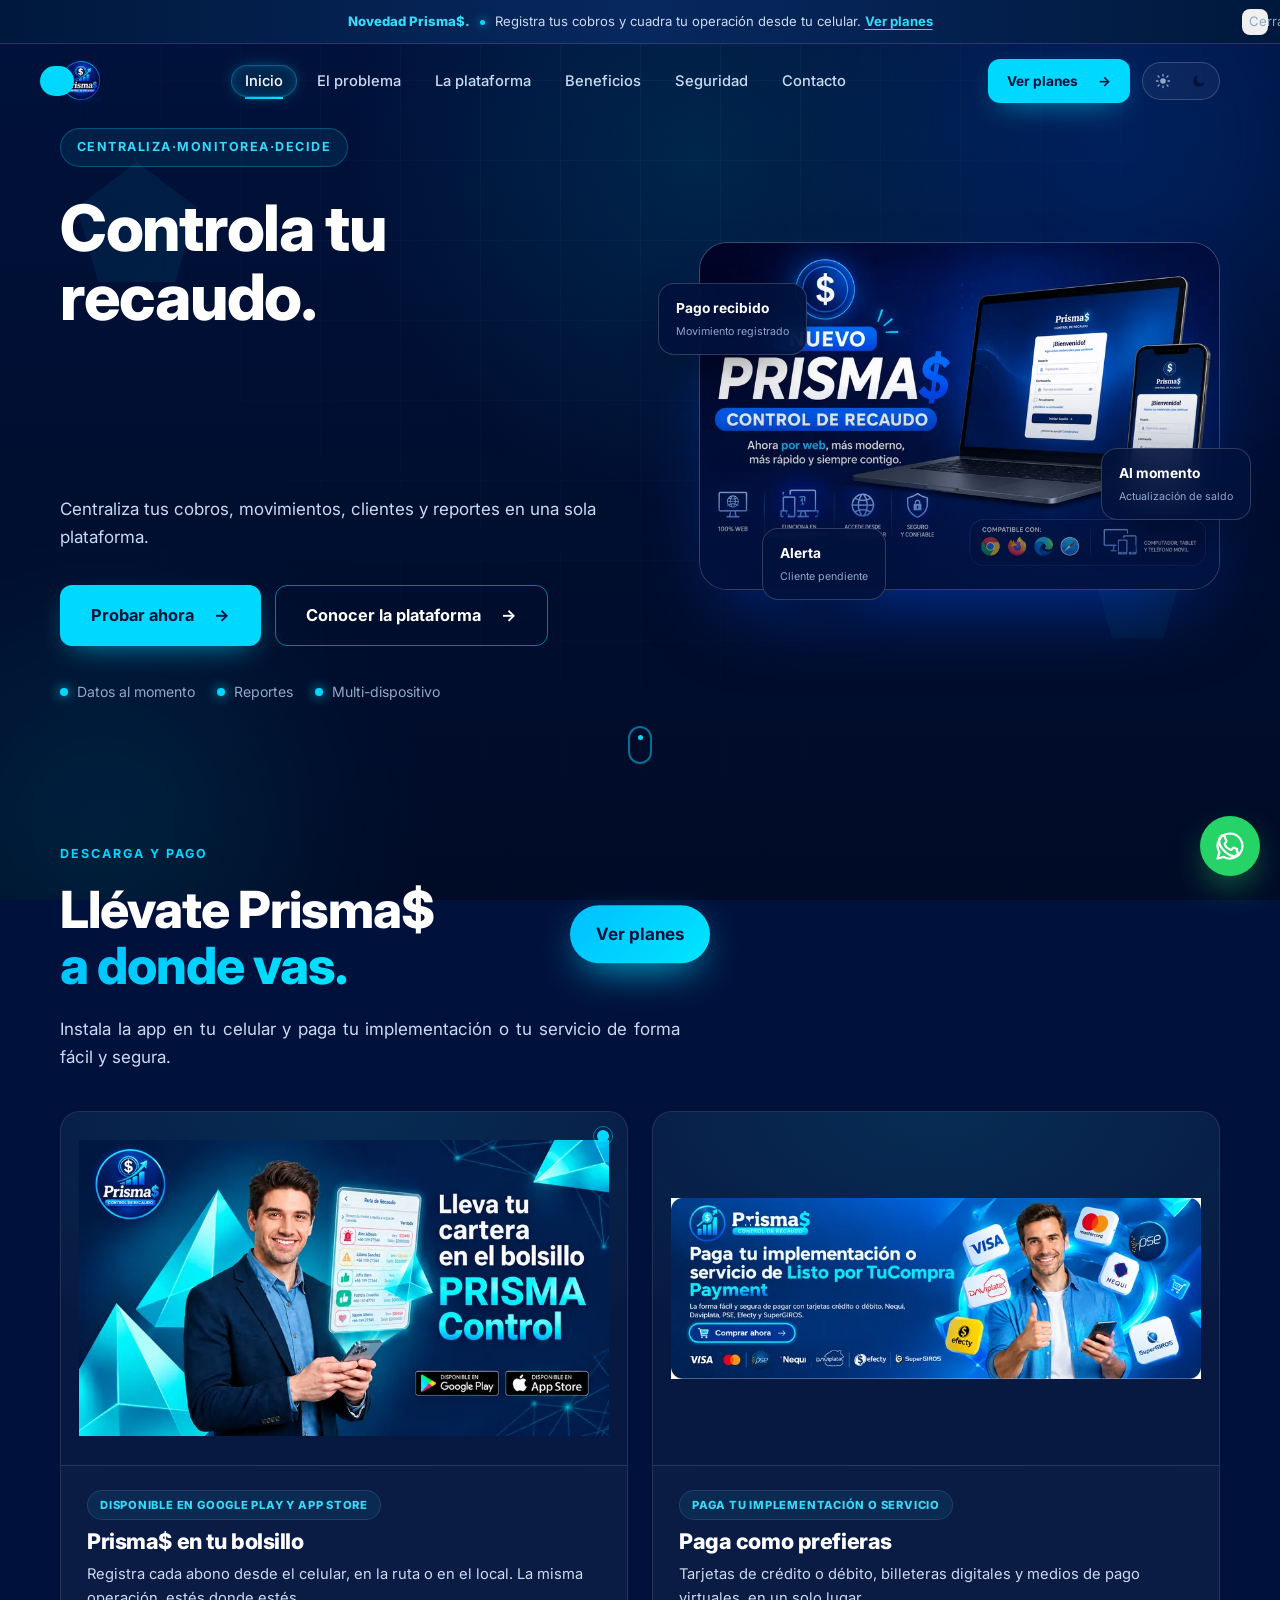
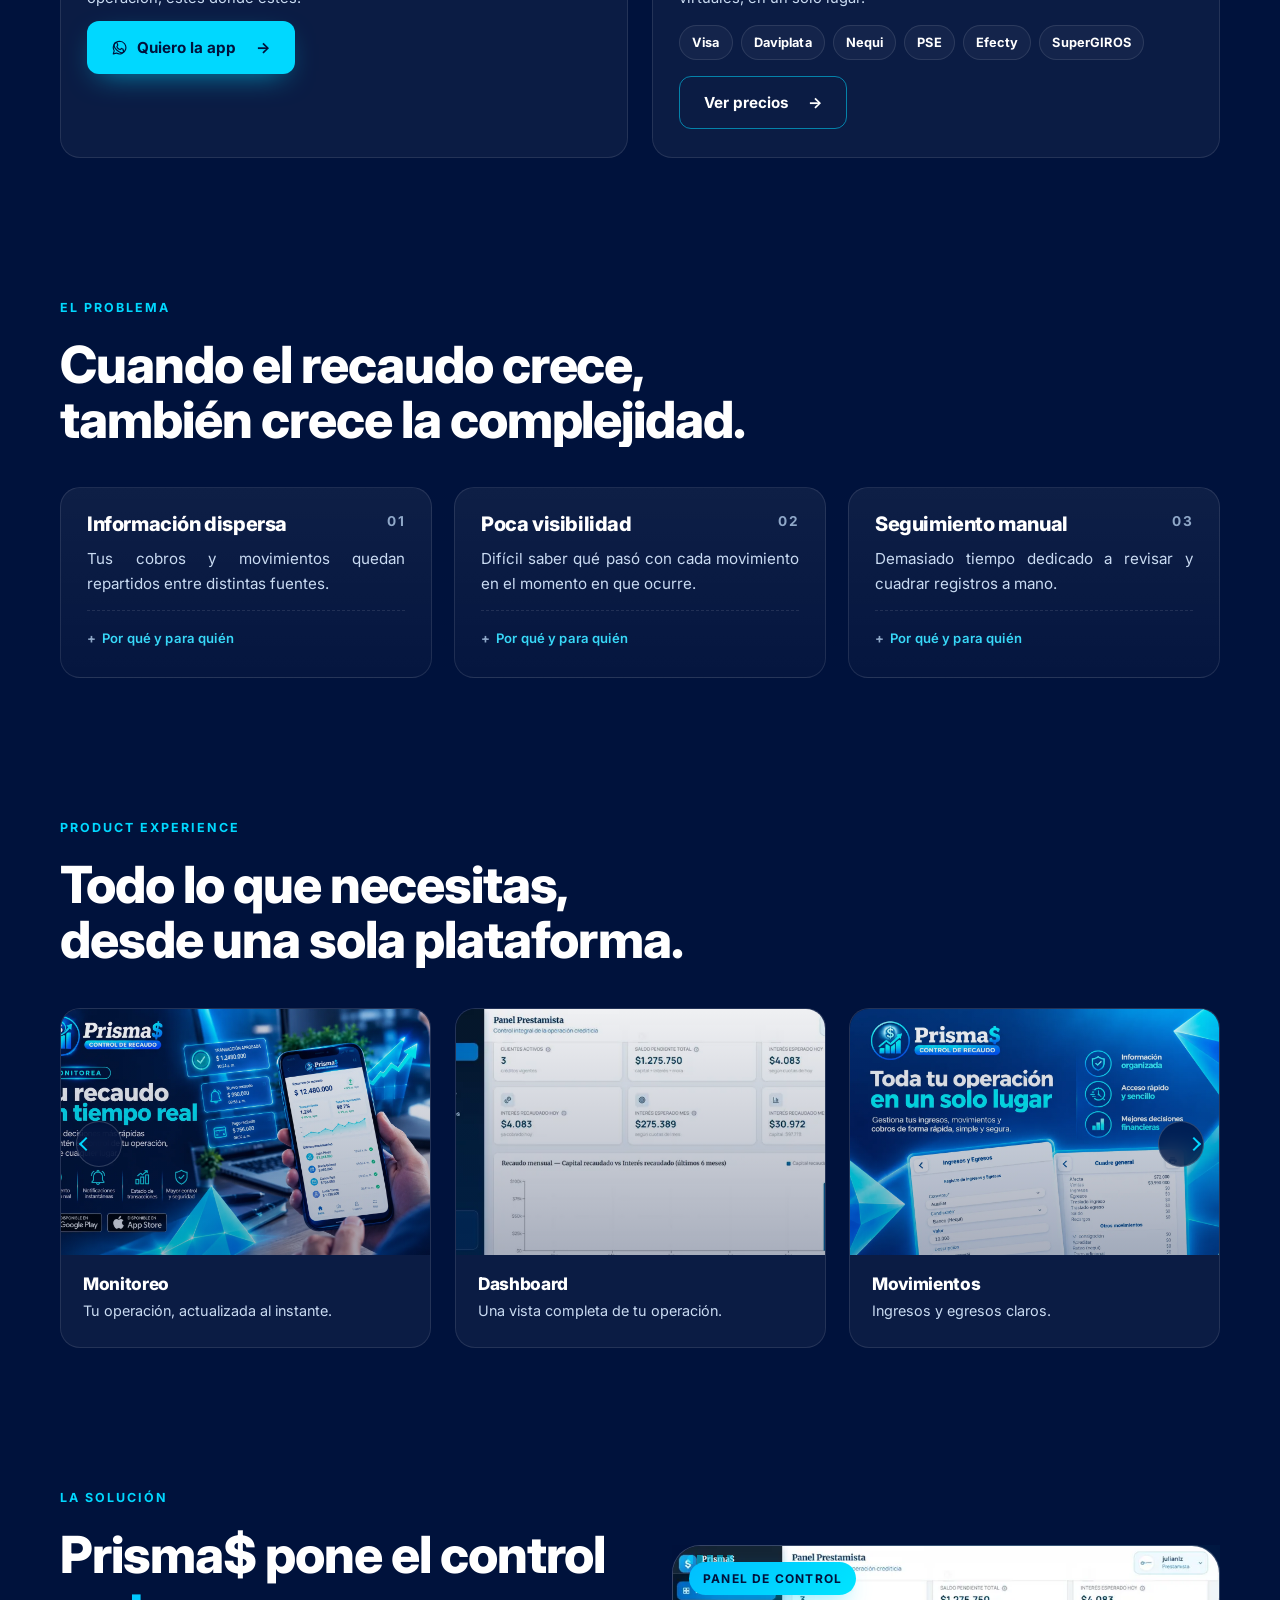
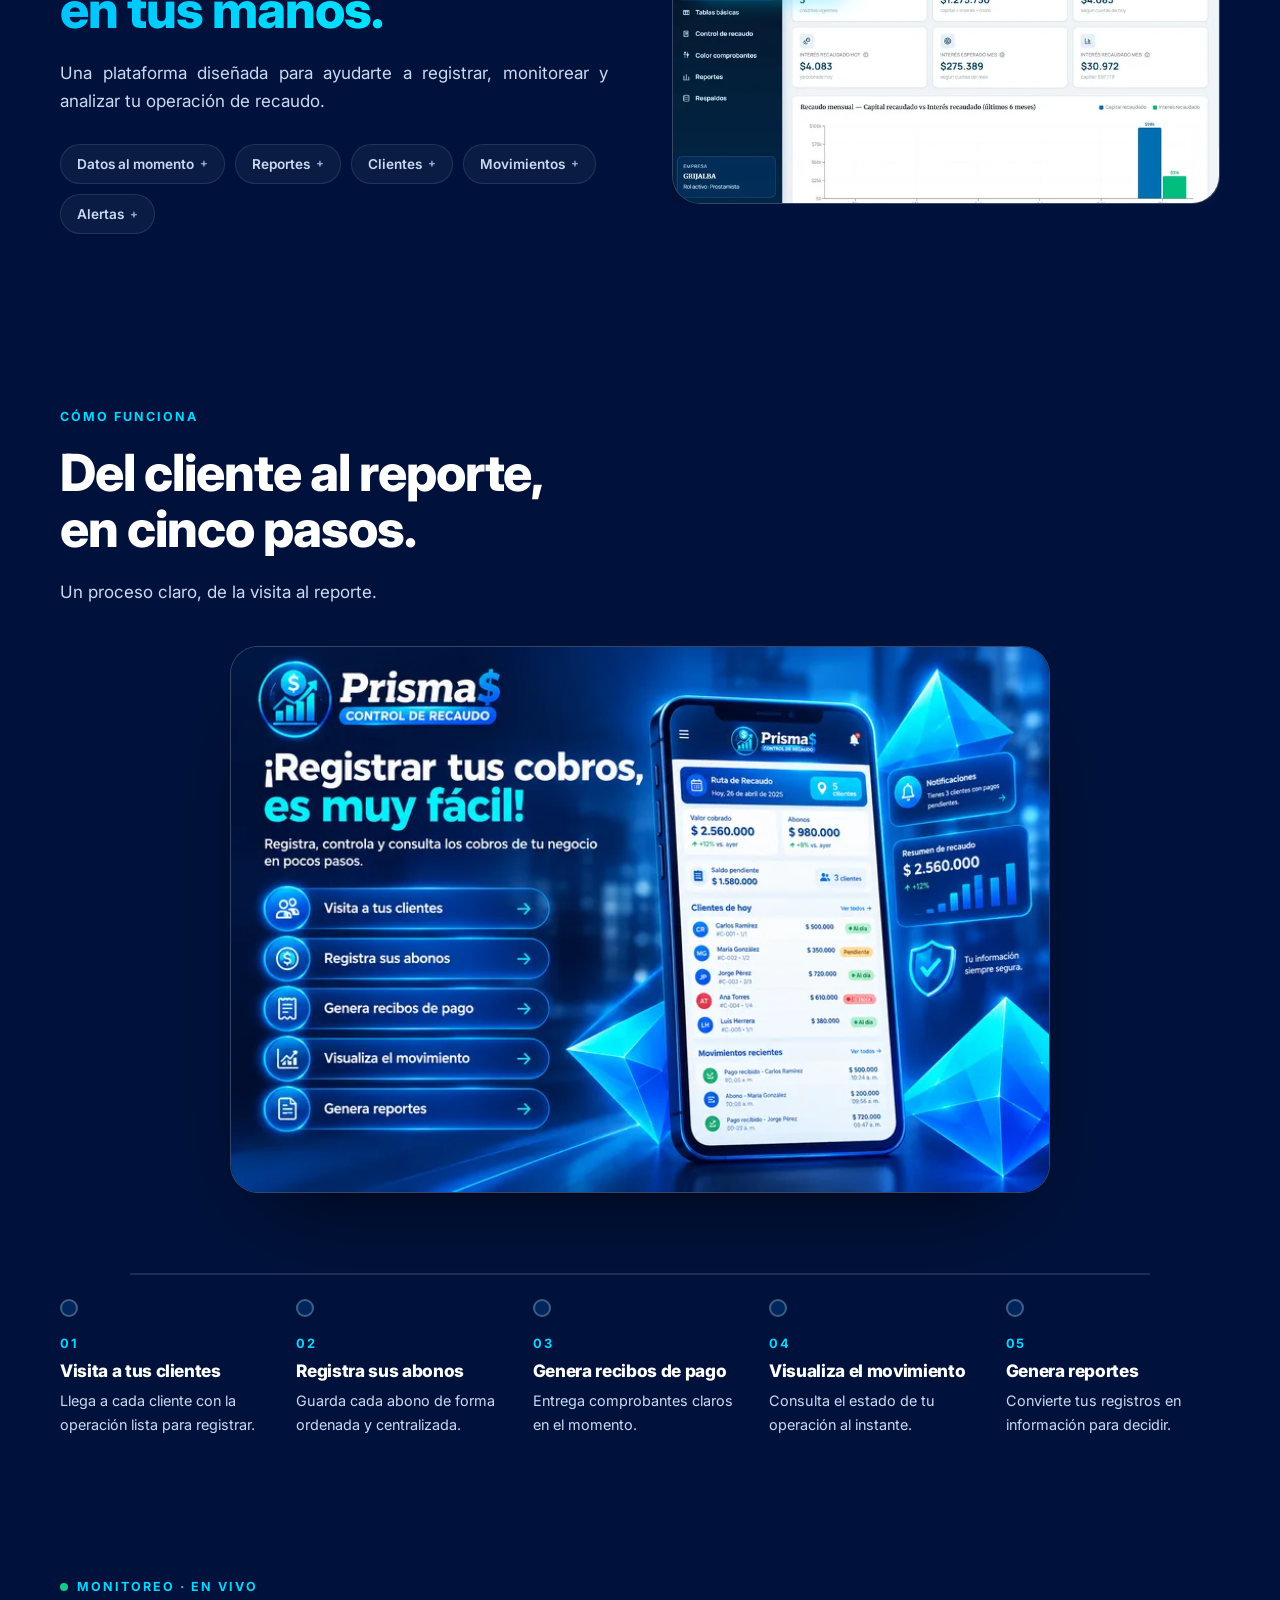
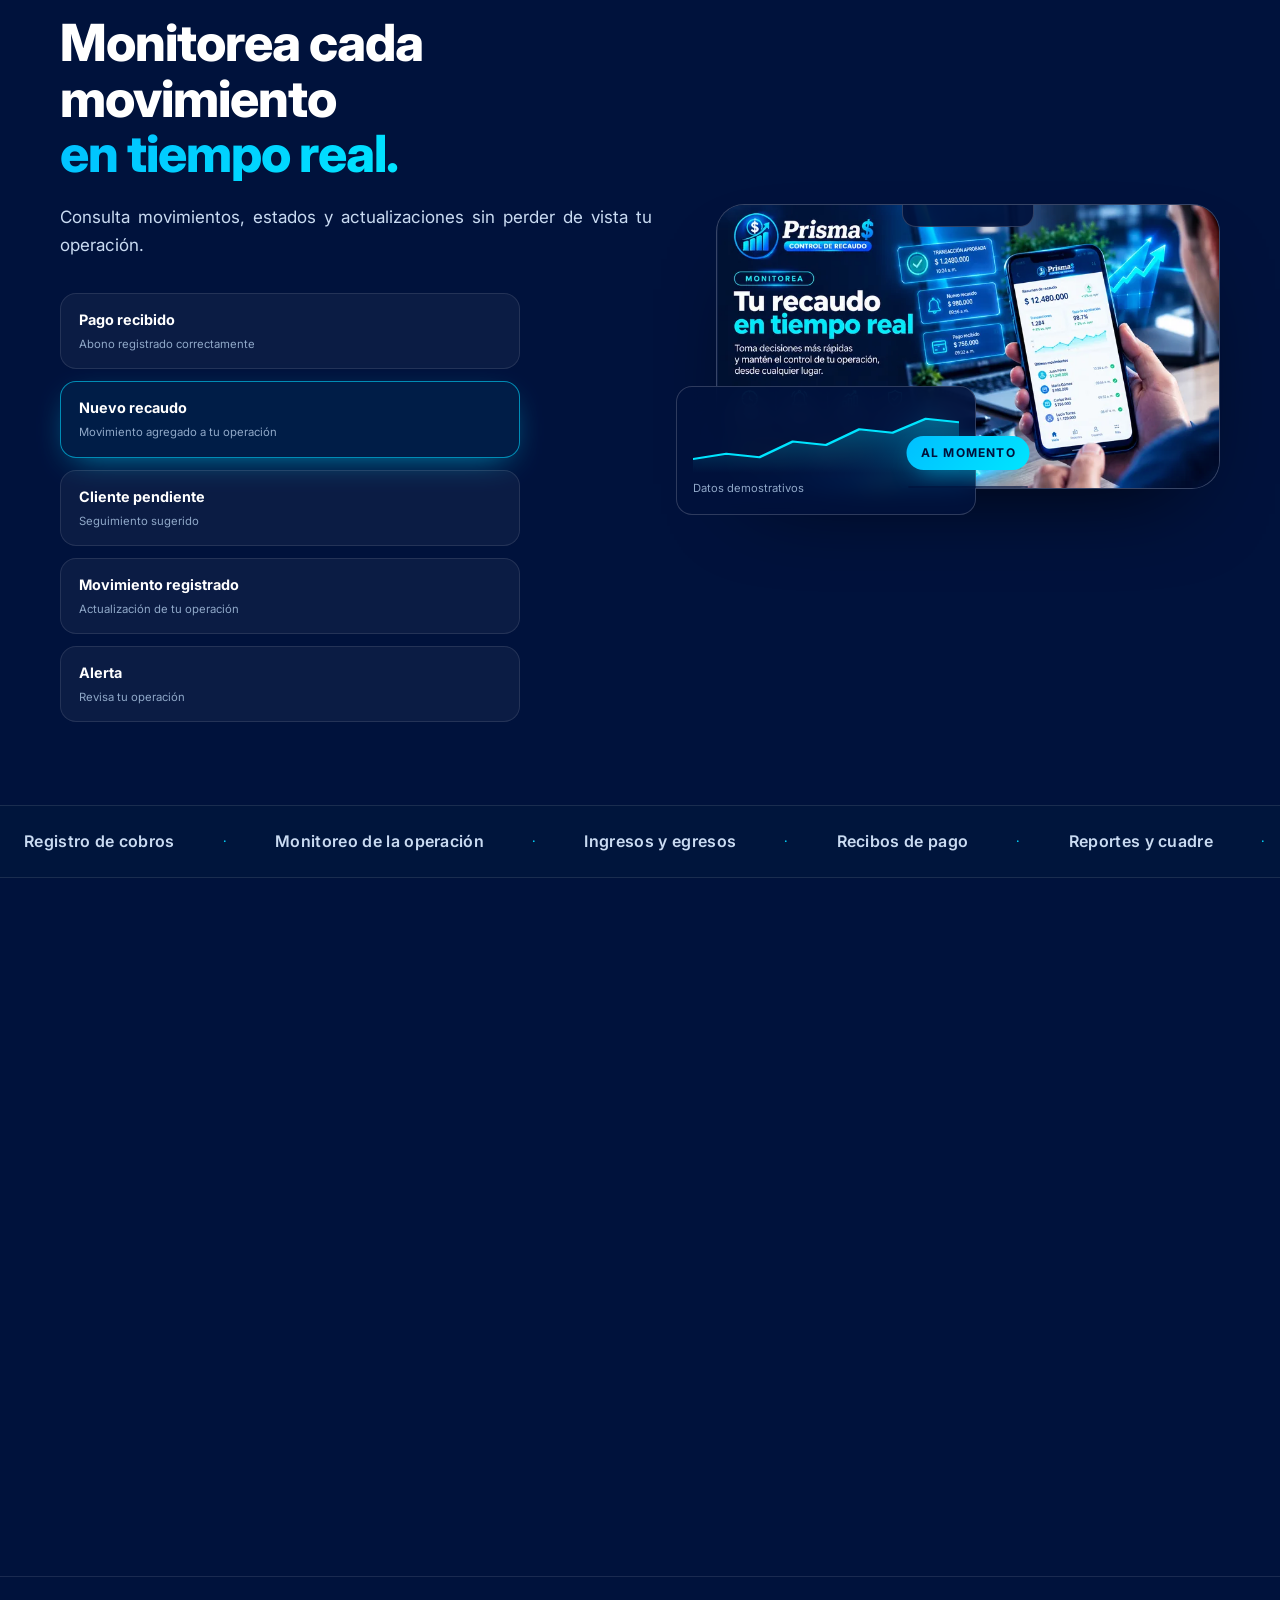
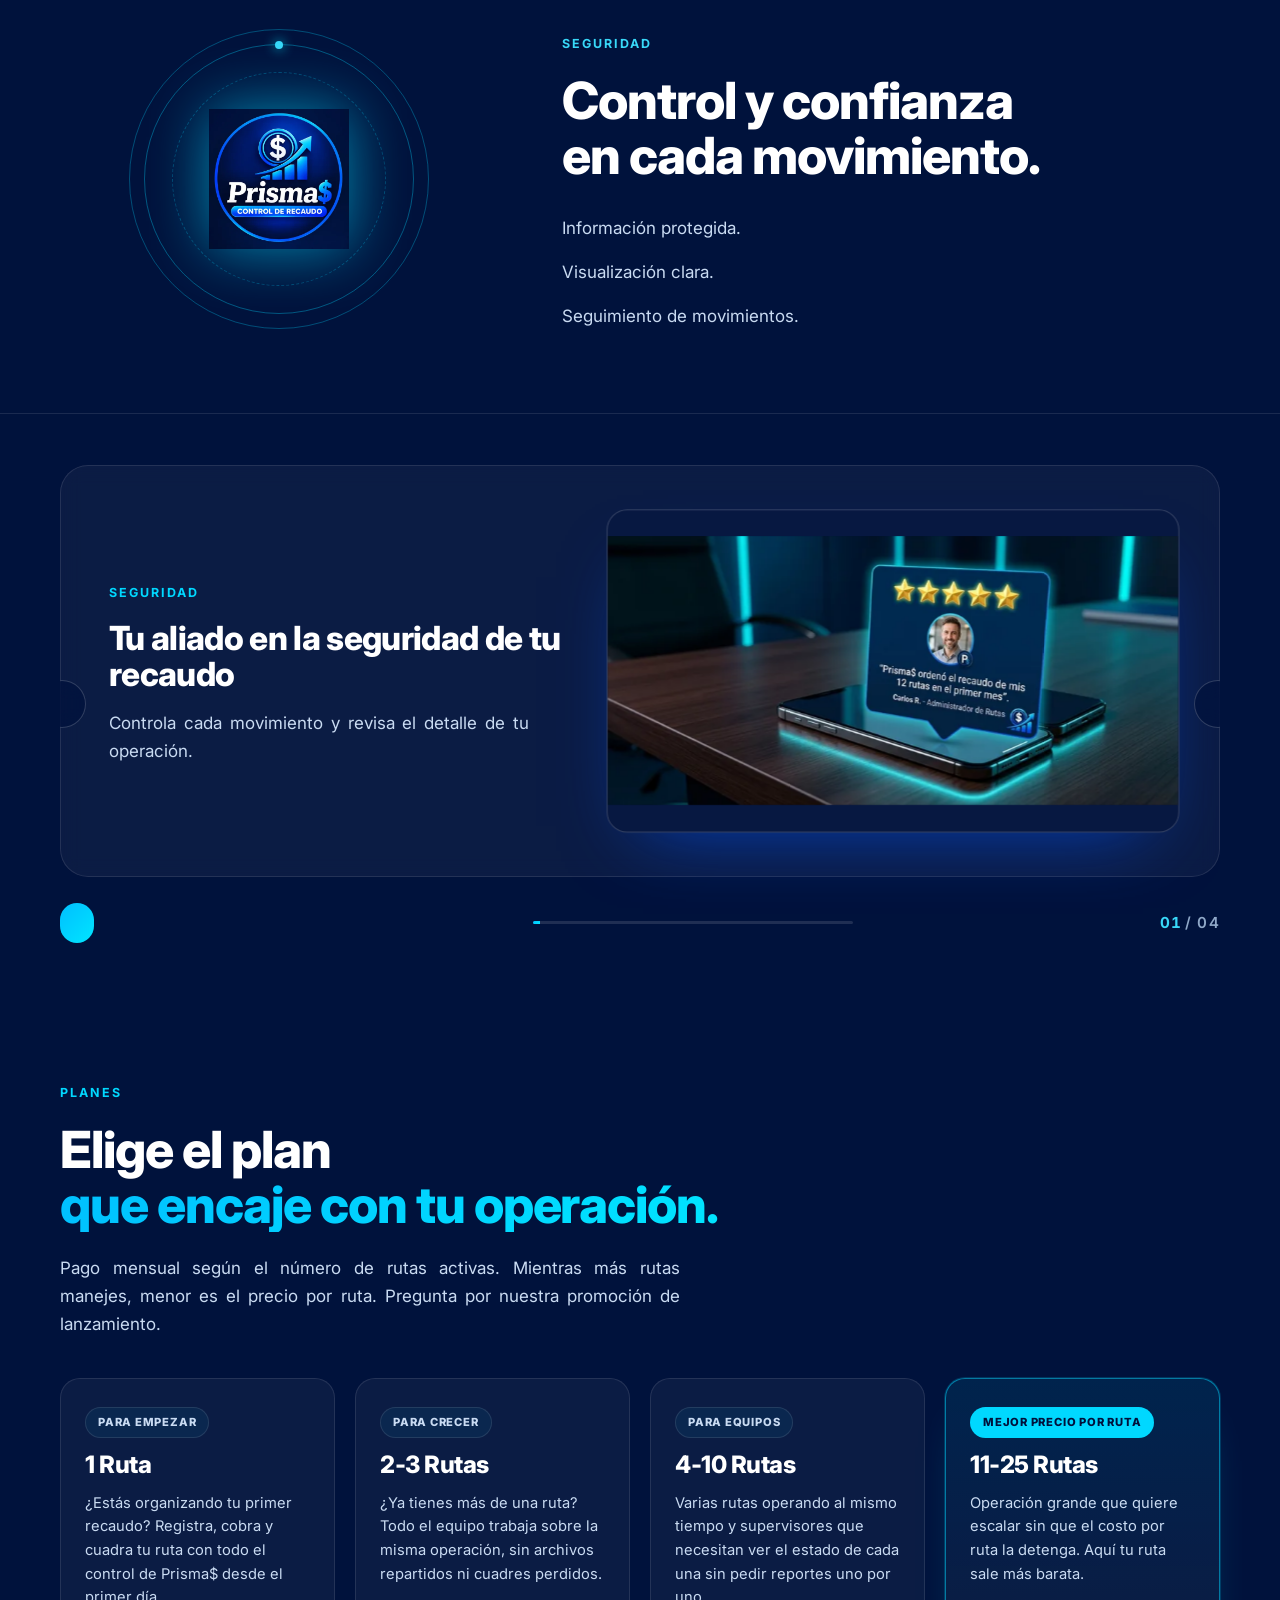
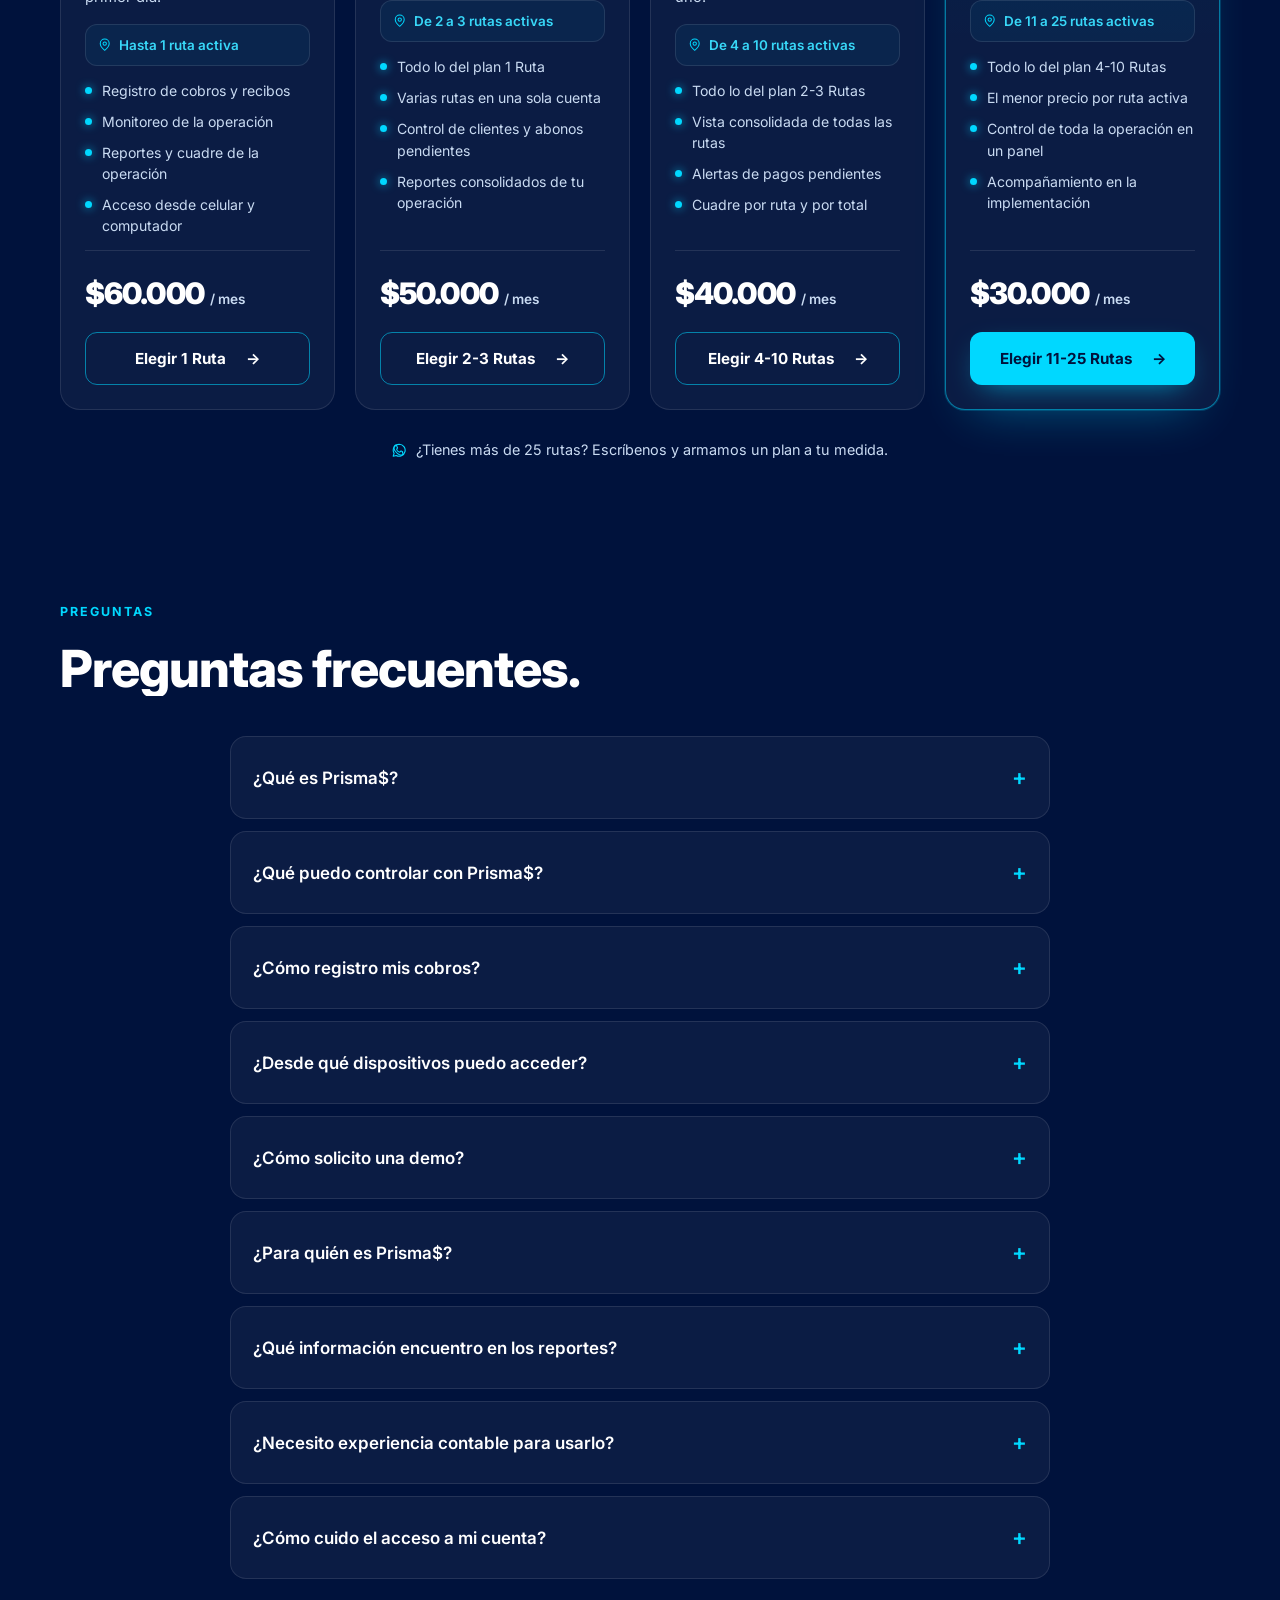
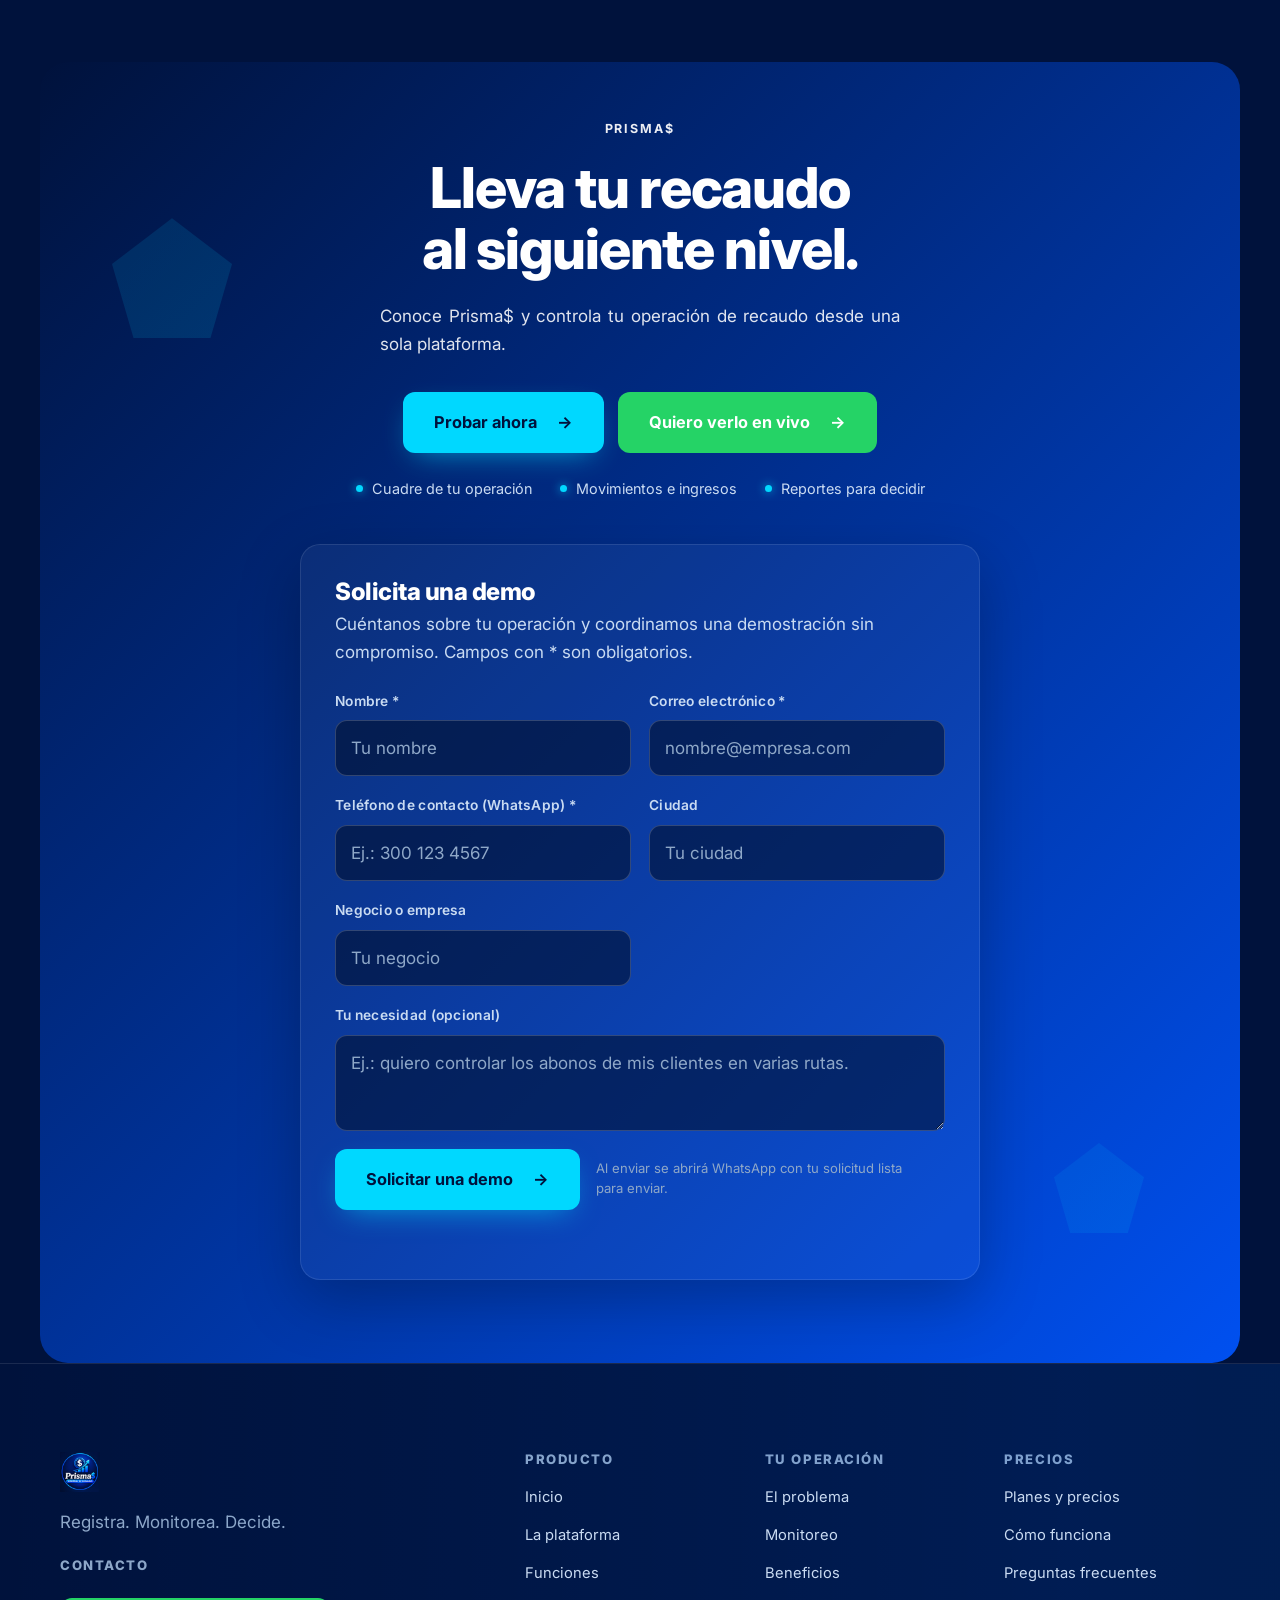
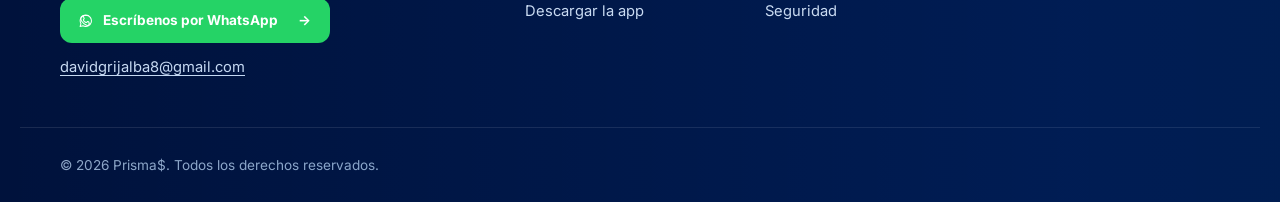
==== commit 41fdfd12: "Cierra ronda UEX y actualiza documentación Documenta la validación responsive y corrige el menú tabl" ====
--- a/index.html
+++ b/index.html
@@ -167,7 +167,7 @@
 
       <nav class="navbar__nav" id="nav-menu" aria-label="Navegación principal">
         <ul class="navbar__list">
-          <span class="nav-indicator" aria-hidden="true" data-nav-indicator></span>
+          <li class="nav-indicator" aria-hidden="true" data-nav-indicator></li>
           <li><a class="navbar__link is-active" href="#inicio" data-spy>Inicio</a></li>
           <li><a class="navbar__link" href="#problema" data-spy>El problema</a></li>
           <li><a class="navbar__link" href="#experiencia" data-spy>La plataforma</a></li>
@@ -375,9 +375,9 @@
           <h2 class="section__title">Todo lo que necesitas,<br />desde una sola plataforma.</h2>
         </header>
 
-        <div class="showcase__carousel reveal" data-reveal data-showcase aria-roledescription="carrusel" aria-label="Explora la plataforma">
+        <div class="showcase__carousel reveal" data-reveal data-showcase role="group" aria-roledescription="carrusel" aria-label="Explora la plataforma">
           <button class="showcase__arrow showcase__arrow--prev" type="button" aria-label="Anterior" aria-controls="showcase-track" data-showcase-prev></button>
-          <div class="showcase__track" id="showcase-track" data-showcase-track tabindex="0" aria-label="Desliza para ver las vistas de la plataforma">
+          <div class="showcase__track" id="showcase-track" data-showcase-track tabindex="0" role="group" aria-roledescription="grupo de imágenes" aria-label="Vistas de la plataforma: desliza con las flechas del teclado para verlas todas">
           <article class="showcase__card" data-tilt>
             <figure><img src="recursos/imagenes/monitor.webp" srcset="recursos/imagenes/monitor-800.webp 800w, recursos/imagenes/monitor.webp 1600w" sizes="(min-width: 1200px) 400px, (min-width: 768px) 46vw, 92vw" alt="Panel de monitoreo de la plataforma en Prisma$" loading="lazy" width="1600" height="901" /></figure>
             <h3>Monitoreo</h3><p>Tu operación, actualizada al instante.</p>
@@ -608,7 +608,7 @@
           <h2 class="section__title">Todo bajo control.</h2>
         </header>
 
-        <div class="benefits__carousel reveal" data-reveal data-benefits aria-roledescription="carrusel" aria-label="Beneficios de Prisma$">
+        <div class="benefits__carousel reveal" data-reveal data-benefits role="group" aria-roledescription="carrusel" aria-label="Beneficios de Prisma$">
           <button class="benefits__arrow benefits__arrow--prev" type="button" aria-label="Anterior" data-benefits-prev></button>
           <div class="benefits__track" data-benefits-track>
           <article class="card card--benefit">
@@ -658,7 +658,7 @@
           </article>
           </div>
           <button class="benefits__arrow benefits__arrow--next" type="button" aria-label="Siguiente" data-benefits-next></button>
-          <div class="benefits__dots" aria-label="Seleccionar beneficio" data-benefits-dots></div>
+          <div class="benefits__dots" role="group" aria-label="Seleccionar beneficio" data-benefits-dots></div>
         </div>
       </div>
     </section>
@@ -686,7 +686,7 @@
     </section>
 
     <!-- ============ HERO SLIDER ============ -->
-    <section class="slider section" id="plataforma" aria-roledescription="carrusel" aria-label="Conoce Prisma$ en cuatro pasos">
+    <section class="slider section" id="plataforma" role="group" aria-roledescription="carrusel" aria-label="Conoce Prisma$ en cuatro pasos">
       <div class="container">
         <h2 class="sr-only">Conoce Prisma$ en cuatro pasos</h2>
         <div class="slider__viewport" data-slider>
@@ -740,7 +740,7 @@
           <button class="slider__arrow slider__arrow--next" type="button" aria-label="Slide siguiente" data-slider-next></button>
 
           <div class="slider__footer">
-            <div class="slider__dots" aria-label="Seleccionar slide" data-slider-dots></div>
+            <div class="slider__dots" role="group" aria-label="Seleccionar slide" data-slider-dots></div>
             <div class="slider__progress" aria-hidden="true"><span data-slider-progress></span></div>
             <div class="slider__counter" aria-hidden="true"><span data-slider-count>01</span><span class="slider__counter-total">/ 04</span></div>
           </div>
@@ -903,12 +903,24 @@
         </ul>
 
         <form class="demo-form" data-demo-form novalidate>
-          <h3 class="demo-form__title">Solicita una demo</h3>
-          <p class="demo-form__lead">Cuéntanos sobre tu operación y coordinamos una demostración sin compromiso.</p>
+          <h2 class="demo-form__title">Solicita una demo</h2>
+          <p class="demo-form__lead">Cuéntanos sobre tu operación y coordinamos una demostración sin compromiso. Campos con * son obligatorios.</p>
           <div class="demo-form__grid">
             <div class="form__field">
-              <label class="form__label" for="demo-nombre">Nombre</label>
+              <label class="form__label" for="demo-nombre">Nombre *</label>
               <input class="form__input" id="demo-nombre" name="nombre" type="text" autocomplete="name" required minlength="2" maxlength="80" placeholder="Tu nombre" />
+            </div>
+            <div class="form__field">
+              <label class="form__label" for="demo-correo">Correo electrónico *</label>
+              <input class="form__input" id="demo-correo" name="correo" type="email" autocomplete="email" required maxlength="120" placeholder="nombre@empresa.com" />
+            </div>
+            <div class="form__field">
+              <label class="form__label" for="demo-telefono">Teléfono de contacto (WhatsApp) *</label>
+              <input class="form__input" id="demo-telefono" name="telefono" type="tel" inputmode="tel" autocomplete="tel" required pattern="^\+?[0-9()\s-]{7,20}$" minlength="7" maxlength="20" placeholder="Ej.: 300 123 4567" />
+            </div>
+            <div class="form__field">
+              <label class="form__label" for="demo-ciudad">Ciudad</label>
+              <input class="form__input" id="demo-ciudad" name="ciudad" type="text" autocomplete="address-level2" maxlength="80" placeholder="Tu ciudad" />
             </div>
             <div class="form__field">
               <label class="form__label" for="demo-empresa">Negocio o empresa</label>
@@ -924,6 +936,7 @@
             </div>
             <p class="form__status form__field--full" role="status" aria-live="polite" data-demo-status></p>
           </div>
+          <noscript>Para usar el formulario necesitas activar JavaScript. También puedes escribirnos por los canales de contacto del pie de página.</noscript>
         </form>
       </div>
     </section>
@@ -938,7 +951,7 @@
         <p>Registra. Monitorea. Decide.</p>
 
         <div class="footer__contact" data-contact-block hidden>
-          <h3 class="footer__contact-title">Contacto</h3>
+          <h2 class="footer__contact-title">Contacto</h2>
           <a class="btn btn--secondary btn--sm footer__wa" href="paginas/solicitar-demo.html" data-wa-fab hidden data-wa-message="Hola, quiero más información sobre Prisma$ Control de Recaudo.">
             <span data-icon="whatsapp" aria-hidden="true"></span>
             Escríbenos por WhatsApp
@@ -950,16 +963,16 @@
 
       <nav class="footer__cols" aria-label="Enlaces del sitio">
         <div class="footer__col">
-          <h3>Producto</h3>
+          <h2>Producto</h2>
           <ul>
             <li><a href="#inicio">Inicio</a></li>
             <li><a href="#experiencia">La plataforma</a></li>
             <li><a href="#solucion">Funciones</a></li>
-            <li><a href="#como-funciona">Cómo funciona</a></li>
+            <li><a href="#descarga">Descargar la app</a></li>
           </ul>
         </div>
         <div class="footer__col">
-          <h3>Tu operación</h3>
+          <h2>Tu operación</h2>
           <ul>
             <li><a href="#problema">El problema</a></li>
             <li><a href="#monitoreo">Monitoreo</a></li>
@@ -968,33 +981,19 @@
           </ul>
         </div>
         <div class="footer__col">
-          <h3>Precios</h3>
+          <h2>Precios</h2>
           <ul>
             <li><a href="#planes">Planes y precios</a></li>
-            <li><a href="#descarga">Descargar la app</a></li>
-            <li><a href="#descarga">Métodos de pago</a></li>
+            <li><a href="#como-funciona">Cómo funciona</a></li>
             <li><a href="#preguntas">Preguntas frecuentes</a></li>
           </ul>
         </div>
-        <div class="footer__col">
-          <h3>Secciones</h3>
-          <ul>
-            <li><a href="#solucion">Solución</a></li>
-            <li><a href="#como-funciona">Cómo funciona</a></li>
-            <li><a href="#seguridad">Seguridad</a></li>
-            <li><a href="#demo">Contacto</a></li>
-          </ul>
-        </div>
       </nav>
     </div>
 
     <div class="container footer__bottom">
       <p>&copy; <span data-year>2026</span> Prisma$. Todos los derechos reservados.</p>
-      <ul>
-        <li><a href="paginas/politica-de-privacidad.html">Política de privacidad</a></li>
-        <li><a href="paginas/terminos.html">Términos</a></li>
-        <li><a href="paginas/solicitar-demo.html">Contacto</a></li>
-      </ul>
+
     </div>
   </footer>
 
--- a/estilos/estilos.css
+++ b/estilos/estilos.css
@@ -33,6 +33,7 @@
   --success: #17C784;
   --warning: #FFB020;
   --danger: #FF4D67;
+  --danger-ink: #FF8A9B;
   --info: #00A8FF;
 
   /* Gradients */
@@ -61,6 +62,7 @@
   --float-bg: rgba(0, 18, 60, 0.88);
   --band-bg: rgba(0, 24, 60, 0.6);
   --device-chrome: rgba(0, 18, 60, 0.92);
+  --field-bg: rgba(0, 11, 38, 0.55);
 
   /* Radius */
   --r-sm: 12px;
@@ -147,8 +149,6 @@
   -webkit-text-fill-color: transparent;
   color: transparent;
 }
-.muted { color: var(--ink-muted); font-size: 0.85em; }
-
 .eyebrow {
   display: inline-block;
   font-size: 0.78rem;
@@ -160,20 +160,6 @@
 }
 .eyebrow--light { color: var(--prisma-cyan-300); }
 
-.tag {
-  display: inline-block;
-  padding: 7px 14px;
-  font-size: 0.72rem;
-  font-weight: 700;
-  letter-spacing: 0.18em;
-  text-transform: uppercase;
-  color: var(--prisma-cyan-400);
-  border: 1px solid rgba(0, 216, 255, 0.4);
-  border-radius: 999px;
-  margin-bottom: 20px;
-  background: rgba(0, 216, 255, 0.08);
-}
-
 /* ---------- LAYOUT ---------- */
 .container {
   width: 100%;
@@ -194,7 +180,6 @@
   max-width: 780px;
   margin-bottom: clamp(24px, 3.5vw, 40px);
 }
-.section__header.center { margin-inline: auto; text-align: center; }
 .section__title { font-size: clamp(32px, 4vw, 54px); }
 .section__lead {
   margin-top: 22px;
@@ -210,6 +195,7 @@
   pointer-events: none;
   background: var(--grad-dark);
   overflow: hidden;
+  contain: paint;
 }
 .glow {
   position: absolute;
@@ -355,8 +341,7 @@
 .section__lead,
 .cta__text,
 .faq__item p,
-.security__list li,
-.planes__figcaption { text-align: justify; }
+.security__list li { text-align: justify; }
 
 /* ---------- BUTTONS ---------- */
 .btn {
@@ -399,13 +384,6 @@
   border-color: var(--prisma-cyan-400);
   transform: translateY(-2px);
 }
-
-.btn--ghost {
-  background: var(--glass);
-  border-color: var(--line);
-  color: var(--ink-soft);
-}
-.btn--ghost:hover { border-color: var(--prisma-cyan-400); color: var(--ink); }
 
 .btn--sm { padding: 10px 18px; font-size: 0.85rem; }
 .btn--lg { padding: 16px 30px; font-size: 1.02rem; }
@@ -581,6 +559,73 @@
 html[data-theme="light"] .btn--secondary { border-color: rgba(0, 104, 255, 0.45); }
 html[data-theme="light"] .text-gradient { background-image: linear-gradient(135deg, #0050F0, #0088FF); -webkit-background-clip: text; background-clip: text; }
 
+/* ---------- TEMA CLARO: SUPERFICIE DE PÁGINA (O-01.b) ----------
+   El conmutador del 29-09 invirtió los tokens de tinta pero dejó el fondo en navy
+   fijo (`body` y `.bg-decor` usaban `--prisma-navy-950` y `--grad-dark` sin
+   override): el tema claro pintaba texto oscuro sobre fondo oscuro. Aquí se
+   completa la capa de superficie, que es lo que faltaba para que el tema claro
+   fuera realmente claro. */
+html[data-theme="light"] body { background: var(--prisma-surface); }
+html[data-theme="light"] .bg-decor { background: linear-gradient(180deg, var(--prisma-surface) 0%, var(--prisma-surface-2) 100%); }
+html[data-theme="light"] .glow--1 { background: radial-gradient(circle, rgba(0, 104, 255, 0.20), transparent 70%); }
+html[data-theme="light"] .glow--2 { background: radial-gradient(circle, rgba(0, 216, 255, 0.16), transparent 70%); }
+html[data-theme="light"] .grid-lines {
+  background-image:
+    linear-gradient(rgba(8, 33, 63, 0.055) 1px, transparent 1px),
+    linear-gradient(90deg, rgba(8, 33, 63, 0.055) 1px, transparent 1px);
+}
+html[data-theme="light"] .preloader { background: var(--prisma-surface); }
+html[data-theme="light"] .toast {
+  background: rgba(255, 255, 255, 0.98);
+  color: var(--prisma-text-dark);
+}
+html[data-theme="light"] {
+  --field-bg: #FFFFFF;
+  --danger-ink: #C41E3A;
+}
+/* Las bandas oscuras (#security) se mantienen oscuras por diseño de marca: se
+   re-escapan los tokens de tinta para que su texto siga siendo legible. */
+html[data-theme="light"] .security {
+  --ink: #FFFFFF;
+  --ink-soft: #C9DBF2;
+  --ink-muted: #8FA8C8;
+  --line: rgba(255, 255, 255, 0.10);
+  --line-strong: rgba(255, 255, 255, 0.18);
+  --glass: rgba(255, 255, 255, 0.045);
+  --glass-2: rgba(255, 255, 255, 0.07);
+}
+
+/* ---------- TEMA CLARO: CONTRASTE DEL ACENTO ----------
+   El cian de marca (#00D8FF / #38D8F8) rinde 1.6:1–2.1:1 sobre superficie clara,
+   por debajo del 4.5:1 que exige WCAG AA para texto. En tema claro el texto e
+   iconos de acento pasan a #0050F0 (6.1:1 sobre #F4F9FF). */
+html[data-theme="light"] .eyebrow,
+html[data-theme="light"] .badge,
+html[data-theme="light"] .timeline__num,
+html[data-theme="light"] .card__icon,
+html[data-theme="light"] .card__detail summary,
+html[data-theme="light"] .card__detail-body strong,
+html[data-theme="light"] .chip:hover,
+html[data-theme="light"] .chip__detail summary:focus-visible,
+html[data-theme="light"] .float-card__icon,
+html[data-theme="light"] .slider__counter,
+html[data-theme="light"] .pf__tag,
+html[data-theme="light"] .plan__spec [data-icon],
+html[data-theme="light"] .planes__note [data-icon],
+html[data-theme="light"] .faq__item summary::after,
+html[data-theme="light"] .form__status,
+html[data-theme="light"] .legal__crumb a,
+html[data-theme="light"] .legal a,
+html[data-theme="light"] .footer__col a:hover,
+html[data-theme="light"] .footer__bottom a:hover,
+html[data-theme="light"] .footer__email:hover,
+html[data-theme="light"] .footer__social a:hover,
+html[data-theme="light"] .toast strong,
+html[data-theme="light"] [data-icon] { color: #0050F0; }
+/* Las bandas que siguen oscuras conservan el cian de marca. */
+html[data-theme="light"] .cta [data-icon],
+html[data-theme="light"] .security [data-icon] { color: var(--prisma-cyan-400); }
+
 .navbar__toggle {
   display: none;
   width: 44px; height: 44px;
@@ -683,7 +728,7 @@
    SLIDER
    ========================================================= */
 .slider { padding-top: 0; }
-.slider__viewport { position: relative; }
+.slider__viewport { position: relative; overflow: hidden; }
 .slider__track { display: grid; }
 .slide {
   grid-area: 1 / 1;
@@ -858,7 +903,7 @@
   gap: clamp(36px, 5vw, 68px);
   align-items: center;
 }
-.solution__visual { position: relative; }
+.solution__visual { position: relative; overflow: clip; }
 .solution__glow {
   position: absolute;
   inset: -12% -8%;
@@ -878,10 +923,8 @@
 .device img { width: 100%; object-fit: contain; }
 .device--dashboard img { aspect-ratio: 1354 / 638; }
 .device--wide img { aspect-ratio: 3 / 2; }
-.device--hero img { aspect-ratio: 1311 / 1200; }
 .device--monitor { width: min(620px, 100%); margin-inline: auto; }
 .device--monitor img { aspect-ratio: 1671 / 941; }
-.finance__inner .device--hero { max-width: 580px; margin-inline: auto; }
 
 .device__tag {
   position: absolute;
@@ -899,7 +942,6 @@
   box-shadow: 0 10px 24px -10px rgba(0, 216, 255, 0.8);
 }
 .device--monitor .device__tag { top: auto; bottom: 18px; left: 50%; transform: translateX(-50%); }
-.device--hero .device__tag { top: auto; bottom: 16px; right: 16px; left: auto; }
 
 /* Ventana de aplicación (dashboard → solución) */
 .device--dashboard::before {
@@ -941,25 +983,6 @@
   width: 120px; height: 2px;
   border-radius: 999px;
   opacity: 0.7;
-}
-
-/* Ledger (cuadre → financiero) */
-.device--hero::before {
-  content: "";
-  position: absolute;
-  inset: 0;
-  background: repeating-linear-gradient(180deg, rgba(0, 216, 255, 0.05) 0 1px, transparent 1px 44px);
-  z-index: 2;
-  pointer-events: none;
-}
-.device--hero::after {
-  content: "";
-  position: absolute;
-  left: 0; right: 0; bottom: 0;
-  height: 34%;
-  background: linear-gradient(180deg, transparent, rgba(0, 18, 60, 0.55));  /* scrim sobre foto: igual en ambos temas */
-  z-index: 2;
-  pointer-events: none;
 }
 
 /* =========================================================
@@ -1079,135 +1102,6 @@
 .mini-chart__line { stroke-dasharray: 420; stroke-dashoffset: 420; }
 .is-visible .mini-chart__line { animation: draw 1.6s var(--ease) forwards; }
 @keyframes draw { to { stroke-dashoffset: 0; } }
-
-/* =========================================================
-   FINANCE
-   ========================================================= */
-.finance__inner {
-  display: grid;
-  grid-template-columns: 1.25fr 0.75fr;
-  gap: clamp(32px, 4vw, 56px);
-  align-items: center;
-}
-.finance__features { display: grid; gap: 14px; }
-.finance__features li {
-  display: flex;
-  gap: 16px;
-  padding: 20px;
-  border: 1px solid var(--line);
-  border-radius: var(--r-md);
-  background: var(--glass);
-  transition: border-color 0.3s var(--ease), transform 0.3s var(--ease);
-}
-.finance__features li:hover { border-color: rgba(0, 216, 255, 0.4); transform: translateX(6px); }
-.finance__features [data-icon] { font-size: 1.35rem; flex: none; }
-.finance__features strong { display: block; font-size: 1rem; }
-.finance__features p { font-size: 0.88rem; color: var(--ink-soft); }
-
-/* =========================================================
-   ANALYTICS / TABS
-   ========================================================= */
-.analytics__panel {
-  border: 1px solid var(--line);
-  border-radius: var(--r-xl);
-  background: linear-gradient(180deg, rgba(255,255,255,0.05), rgba(255,255,255,0.015));
-  padding: clamp(22px, 3vw, 36px);
-}
-.tabs { display: flex; flex-wrap: wrap; gap: 8px; margin-bottom: 30px; }
-.tab {
-  padding: 11px 20px;
-  font-size: 0.9rem;
-  font-weight: 600;
-  color: var(--ink-soft);
-  background: transparent;
-  border: 1px solid var(--line);
-  border-radius: 999px;
-  transition: all 0.3s var(--ease);
-}
-.tab:hover { color: var(--ink); border-color: var(--line-strong); }
-.tab.is-active {
-  color: var(--prisma-navy-950);
-  background: var(--grad-cyan);
-  border-color: transparent;
-}
-
-.stats {
-  display: grid;
-  grid-template-columns: repeat(4, 1fr);
-  gap: 16px;
-  margin-bottom: 22px;
-}
-.stat {
-  padding: 20px;
-  border: 1px solid var(--line);
-  border-radius: var(--r-md);
-  background: var(--glass);
-}
-.stat__label { display: block; font-size: 0.82rem; color: var(--ink-muted); }
-.stat__value {
-  display: block;
-  margin: 8px 0 4px;
-  font-size: clamp(1.3rem, 2vw, 1.8rem);
-  font-weight: 800;
-  color: var(--prisma-cyan-300);
-}
-.stat__hint { font-size: 0.68rem; color: var(--ink-muted); }
-
-.chart-card {
-  border: 1px solid var(--line);
-  border-radius: var(--r-md);
-  background: var(--glass);
-  padding: 20px;
-}
-.chart-card__head { display: flex; justify-content: space-between; align-items: baseline; margin-bottom: 14px; }
-.chart-card__head small { color: var(--ink-muted); font-size: 0.7rem; }
-.chart { width: 100%; height: 180px; display: block; }
-.chart__line { stroke-dasharray: 900; stroke-dashoffset: 900; }
-.is-visible .chart__line { animation: draw 2s var(--ease) forwards; }
-
-.movement-list, .client-list, .report-list { display: grid; gap: 10px; }
-.movement-list li, .client-list li, .report-list li {
-  display: flex;
-  align-items: center;
-  gap: 14px;
-  padding: 16px 18px;
-  border: 1px solid var(--line);
-  border-radius: var(--r-md);
-  background: var(--glass);
-  font-size: 0.92rem;
-}
-.movement-list li span:nth-child(2), .client-list li span:nth-child(2) { flex: 1; }
-.movement-list strong, .client-list strong { color: var(--prisma-cyan-300); }
-.movement-list small, .client-list small, .report-list small { color: var(--ink-muted); font-size: 0.72rem; }
-.movement-list__badge {
-  padding: 5px 11px;
-  border-radius: 999px;
-  font-size: 0.72rem;
-  font-weight: 700;
-}
-.movement-list__badge--in { background: rgba(23, 199, 132, 0.16); color: var(--success); }
-.movement-list__badge--out { background: rgba(255, 77, 103, 0.16); color: var(--danger); }
-.client-list__avatar {
-  width: 36px; height: 36px; flex: none;
-  display: grid; place-items: center;
-  border-radius: 50%;
-  background: rgba(0, 216, 255, 0.12);
-  color: var(--prisma-cyan-300);
-  font-weight: 700;
-}
-.is-pending { color: var(--warning) !important; }
-.report-list li [data-icon] { font-size: 1.35rem; }
-.report-list li div { flex: 1; }
-.report-list strong { display: block; }
-
-/* =========================================================
-   BENEFITS
-   ========================================================= */
-.benefits__grid {
-  display: grid;
-  grid-template-columns: repeat(3, 1fr);
-  gap: 22px;
-}
 
 /* =========================================================
    SECURITY
@@ -1571,7 +1465,7 @@
   border-radius: 10px;
 }
 .pf__media-link:focus-visible {
-  outline: 2px solid var(--cyan);
+  outline: 2px solid var(--prisma-cyan-400);
   outline-offset: 5px;
 }
 .pf__card:hover .pf__media img { transform: scale(1.02); }
@@ -1735,8 +1629,10 @@
 }
 .footer__logo { height: 40px; width: auto; margin-bottom: 16px; }
 .footer__brand p { color: var(--ink-muted); }
-.footer__cols { display: grid; grid-template-columns: repeat(4, 1fr); gap: 24px; }
-.footer__col h3 {
+/* auto-fit: index tiene 3 columnas y las páginas internas 4 (empresa/legales);
+   una rejilla fija dejaba una celda vacía en la portada. */
+.footer__cols { display: grid; grid-template-columns: repeat(auto-fit, minmax(160px, 1fr)); gap: 24px; }
+.footer__col h2 {
   font-size: 0.82rem;
   letter-spacing: 0.12em;
   text-transform: uppercase;
@@ -1989,12 +1885,11 @@
 .form__field--full { grid-column: 1 / -1; }
 .form__label { font-size: 0.86rem; font-weight: 600; color: var(--ink-soft); letter-spacing: 0.02em; }
 .form__input,
-.form__select,
 .form__textarea {
   width: 100%;
   font: inherit;
   color: var(--ink);
-  background: rgba(0, 11, 38, 0.55);
+  background: var(--field-bg);
   border: 1px solid var(--line-strong);
   border-radius: var(--r-sm);
   padding: 13px 15px;
@@ -2002,18 +1897,14 @@
 }
 .form__input::placeholder,
 .form__textarea::placeholder { color: var(--ink-muted); }
-.form__select { color-scheme: dark; }
-.form__select option { background: var(--prisma-navy-900); color: var(--ink); }
 .form__textarea { min-height: 96px; resize: vertical; }
 .form__input:focus-visible,
-.form__select:focus-visible,
 .form__textarea:focus-visible {
   outline: none;
   border-color: var(--prisma-cyan-300);
   box-shadow: 0 0 0 3px rgba(0, 216, 255, 0.18);
 }
 .form__input:user-invalid,
-.form__select:user-invalid,
 .form__textarea:user-invalid {
   border-color: var(--danger);
   box-shadow: 0 0 0 3px rgba(255, 77, 103, 0.15);
@@ -2021,7 +1912,7 @@
 .form__actions { display: flex; flex-wrap: wrap; align-items: center; gap: 16px; }
 .form__hint { font-size: 0.82rem; color: var(--ink-muted); margin: 0; max-width: 320px; line-height: 1.5; }
 .form__status { font-size: 0.9rem; color: var(--prisma-cyan-300); min-height: 1.2em; margin: 0; }
-.form__status--error { color: var(--danger); }
+.form__status--error { color: var(--danger-ink); }
 .btn:disabled { opacity: 0.55; pointer-events: none; }
 
 /* Detalle por card "por qué y para quién" (SPEC 39.6) */
@@ -2303,6 +2194,37 @@
 }
 
 @media (max-width: 1023px) {
+  /* En tablet la navegación pasa al menú colapsado; mantener el CTA de
+     escritorio junto al tema desborda la barra entre 768 y 1023 px. */
+  .navbar__cta { display: none; }
+  .navbar__mobile-cta { display: block; }
+  .navbar__nav {
+    position: fixed;
+    inset: calc(74px + var(--announce-offset, 0px)) 0 auto 0;
+    background: rgba(0, 18, 60, 0.97);
+    backdrop-filter: blur(18px);
+    -webkit-backdrop-filter: blur(18px);
+    border-bottom: 1px solid var(--line);
+    max-height: 0;
+    overflow: hidden;
+    transition: max-height 0.4s var(--ease);
+  }
+  .navbar__nav.is-open { max-height: 460px; }
+  .navbar__list {
+    flex-direction: column;
+    align-items: stretch;
+    gap: 0;
+    padding: 12px 20px 20px;
+  }
+  .navbar__link {
+    padding: 15px 6px;
+    font-size: 1.02rem;
+    border-bottom: 1px solid var(--line);
+    border-radius: 0;
+  }
+  .navbar__link::after { display: none; }
+  .navbar__toggle { display: flex; }
+
   .hero__inner { grid-template-columns: 1fr; }
   .hero__text, .hero__title { max-width: 100%; }
   .hero__visual { order: 2; }
@@ -2324,14 +2246,13 @@
     animation: none;
   }
   .float-card--a, .float-card--b { top: auto; left: auto; right: auto; bottom: auto; }
-  .solution__inner, .monitor__inner, .security__inner, .finance__inner {
+  .solution__inner, .monitor__inner, .security__inner {
     grid-template-columns: 1fr;
   }
   .solution__visual { order: 2; }
   .monitor__visual { order: 2; }
   .footer__inner { grid-template-columns: 1fr; gap: 36px; }
-  .problem__grid, .benefits__grid { grid-template-columns: repeat(2, 1fr); }
-  .stats { grid-template-columns: repeat(2, 1fr); }
+  .problem__grid { grid-template-columns: repeat(2, 1fr); }
   .pf__grid { grid-template-columns: 1fr; }
 }
 
@@ -2375,7 +2296,7 @@
   .hero__actions { justify-content: center; }
   .section__lead { margin-inline: auto; }
 
-  .problem__grid, .benefits__grid { grid-template-columns: 1fr; }
+  .problem__grid { grid-template-columns: 1fr; }
   .planes__grid { grid-template-columns: 1fr; }
   .pf__media { aspect-ratio: 4 / 3; padding: 14px; }
   .pf__body { padding: 20px 20px 24px; }
@@ -2394,14 +2315,12 @@
   .cta { width: calc(100% - 32px); }
   .footer__cols { grid-template-columns: repeat(2, 1fr); }
   .hero__actions .btn, .cta__actions .btn { width: 100%; }
-  .btn--sticky-hidden { display: none; }
 
   /* El fab no debe superponerse al sticky CTA en mobile (§36) */
   .wa-fab { bottom: calc(92px + env(safe-area-inset-bottom, 0px)); }
 }
 
 @media (max-width: 420px) {
-  .stats { grid-template-columns: 1fr; }
   .footer__cols { grid-template-columns: 1fr; }
 }
 
@@ -2422,7 +2341,7 @@
     transition-duration: 0.001ms !important;
   }
   [data-reveal], [data-stagger] { opacity: 1 !important; transform: none !important; }
-  .chart__line, .mini-chart__line { stroke-dashoffset: 0 !important; }
+  .mini-chart__line { stroke-dashoffset: 0 !important; }
   .prism, .shield__ring, .shield__orbit, .mini-chart__dot { animation: none !important; }
 }
 
@@ -2631,25 +2550,6 @@
 }
 @media (max-width: 560px) { .hero__cue { display: none; } }
 
-/* ---------- F-10 PRISMA EN ÓRBITA (promo) ---------- */
-.prism--orbit {
-  top: 10%;
-  right: 8%;
-  width: 84px;
-  height: 84px;
-  opacity: 0.38;
-  z-index: 1;
-  animation-delay: 0s;
-}
-@media (prefers-reduced-motion: no-preference) {
-  .prism--orbit { animation: prismOrbit 16s linear infinite; }
-  @keyframes prismOrbit {
-    0% { transform: rotate(0deg) translateY(0); }
-    50% { transform: rotate(180deg) translateY(-10px); }
-    100% { transform: rotate(360deg) translateY(0); }
-  }
-}
-
 /* ---------- F-12 CARDS DE BENEFICIOS CON IMAGEN (pasada 23) ---------- */
 .card__thumb {
   display: block;
@@ -2759,19 +2659,6 @@
 }
 .spark--gold { background: var(--prisma-yellow); box-shadow: 0 0 10px rgba(255, 194, 26, 0.8); }
 
-/* ---------- G-08 SCANLINE (barrido de luz, JS rAF) ---------- */
-.scanline {
-  position: absolute;
-  left: 0;
-  right: 0;
-  top: 0;
-  height: 120px;
-  background: linear-gradient(180deg, transparent, rgba(0, 229, 255, 0.09), transparent);
-  pointer-events: none;
-  opacity: 0;
-}
-.scanline.is-on { opacity: 1; }
-
 /* ---------- G-10 HERO PREVIEW CROSSFADE ---------- */
 .hero__slide {
   position: absolute;
@@ -2797,7 +2684,6 @@
   margin: calc(-1 * var(--card-pad) - 1px) calc(-1 * var(--card-pad) - 1px) 20px;
 }
 .card__icon { margin-bottom: 16px; }
-.benefits__grid { gap: clamp(16px, 2vw, 24px); }
 
 /* G-10 (base imgs del tour) */
 .hero__img { transition: opacity 1s var(--ease); }
@@ -2942,22 +2828,6 @@
   }
 }
 
-/* ---------- H-07 STATS QUE RESPIRAN (Dashboard) ---------- */
-@media (prefers-reduced-motion: no-preference) {
-  .stat .stat__value {
-    display: inline-block;
-    transform-origin: left bottom;
-    animation: statLife 4s ease-in-out infinite;
-  }
-  .stat:nth-child(2) .stat__value { animation-delay: 0.5s; }
-  .stat:nth-child(3) .stat__value { animation-delay: 1s; }
-  .stat:nth-child(4) .stat__value { animation-delay: 1.5s; }
-  @keyframes statLife {
-    0%, 100% { transform: scale(1); opacity: 0.85; }
-    50% { transform: scale(1.04); opacity: 1; }
-  }
-}
-
 /* ---------- H-08 BRILLO DE LA LÍNEA DEL TIMELINE ---------- */
 @media (prefers-reduced-motion: no-preference) {
   .timeline::after { animation: timelineGlow 3s ease-in-out infinite; }
